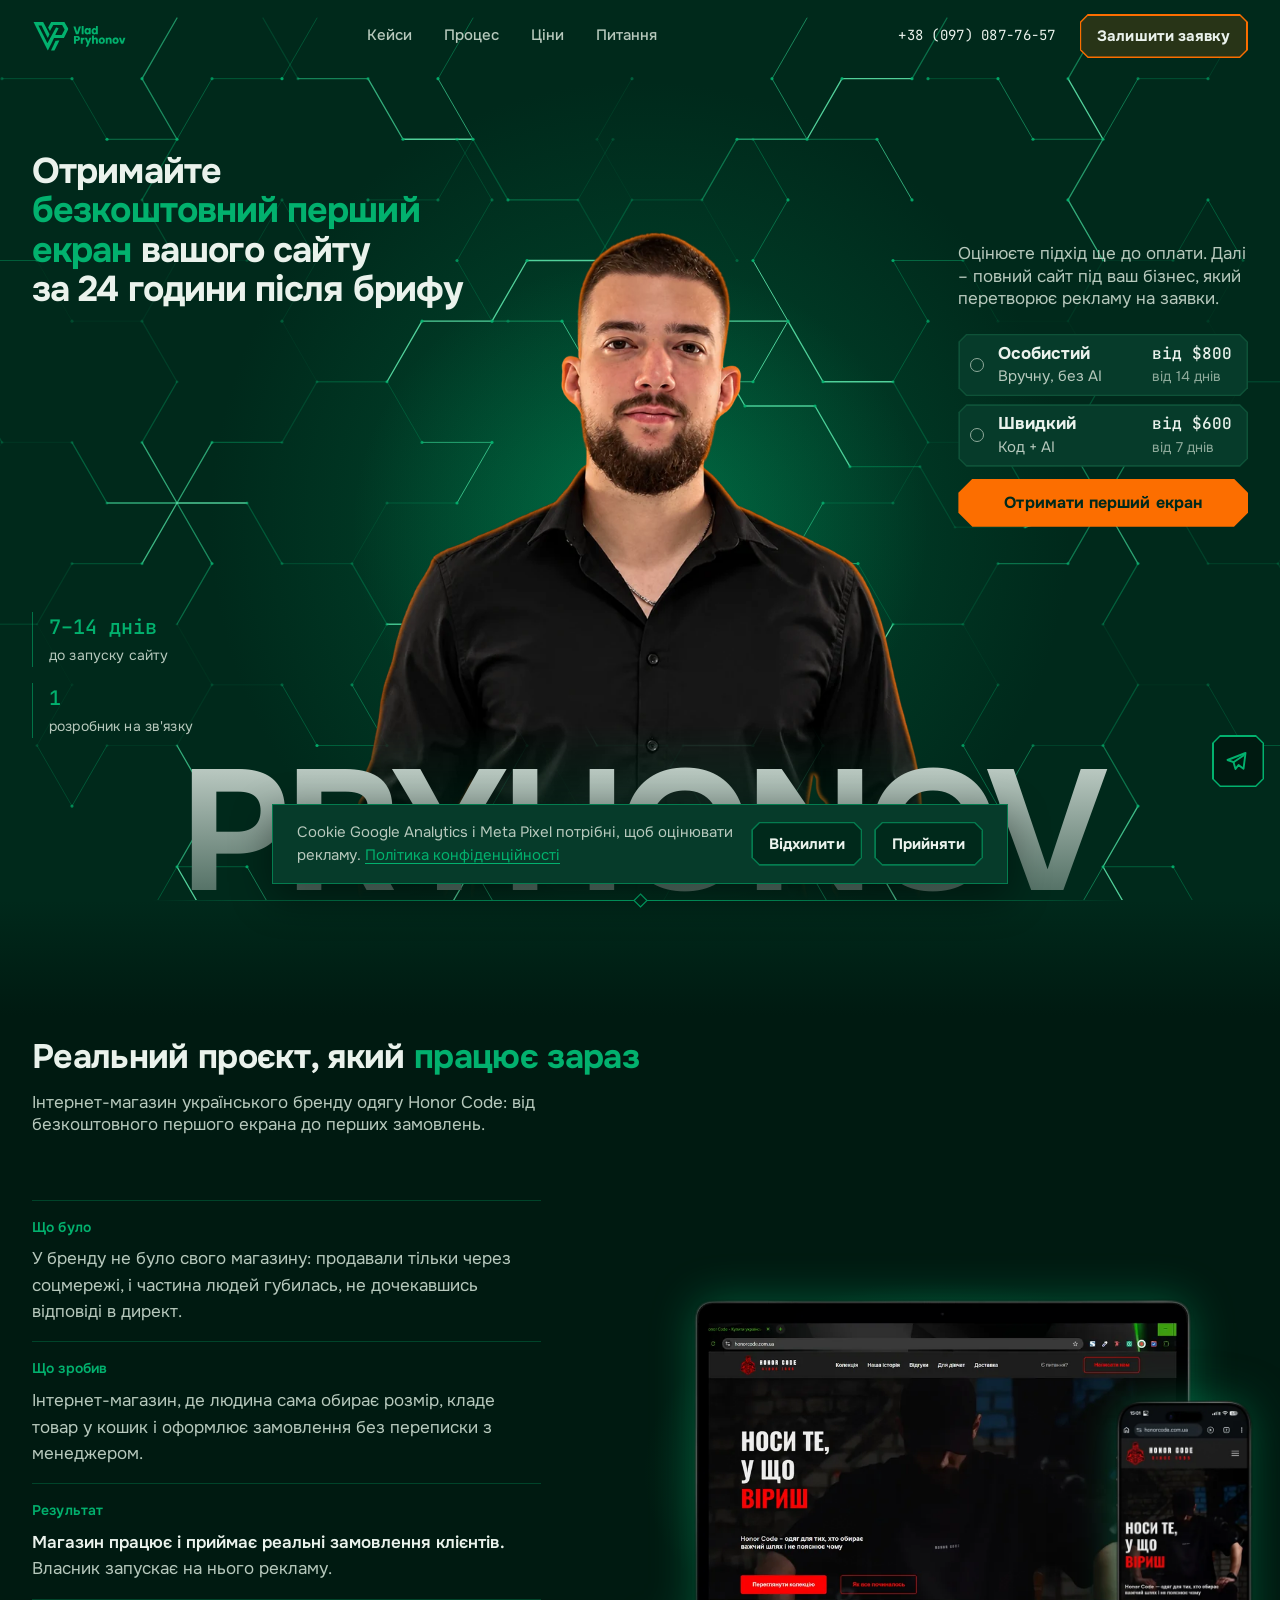
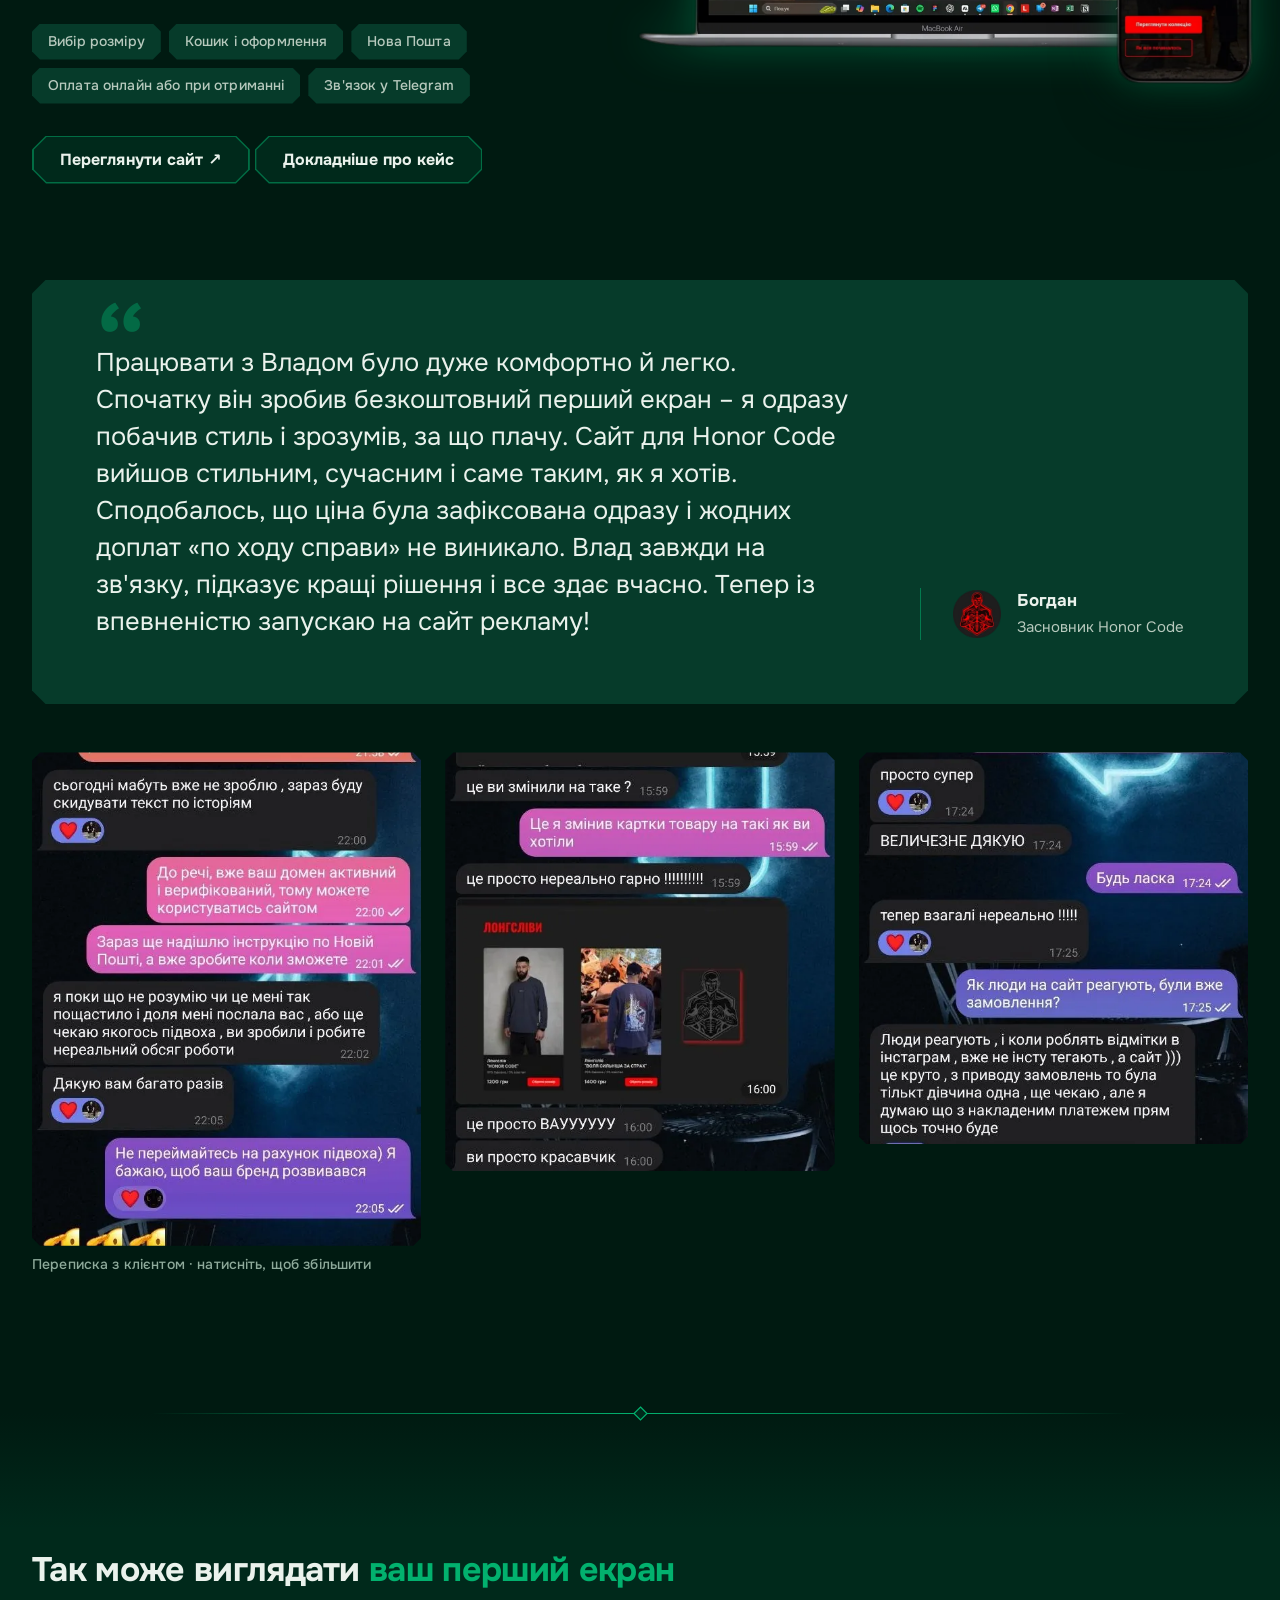
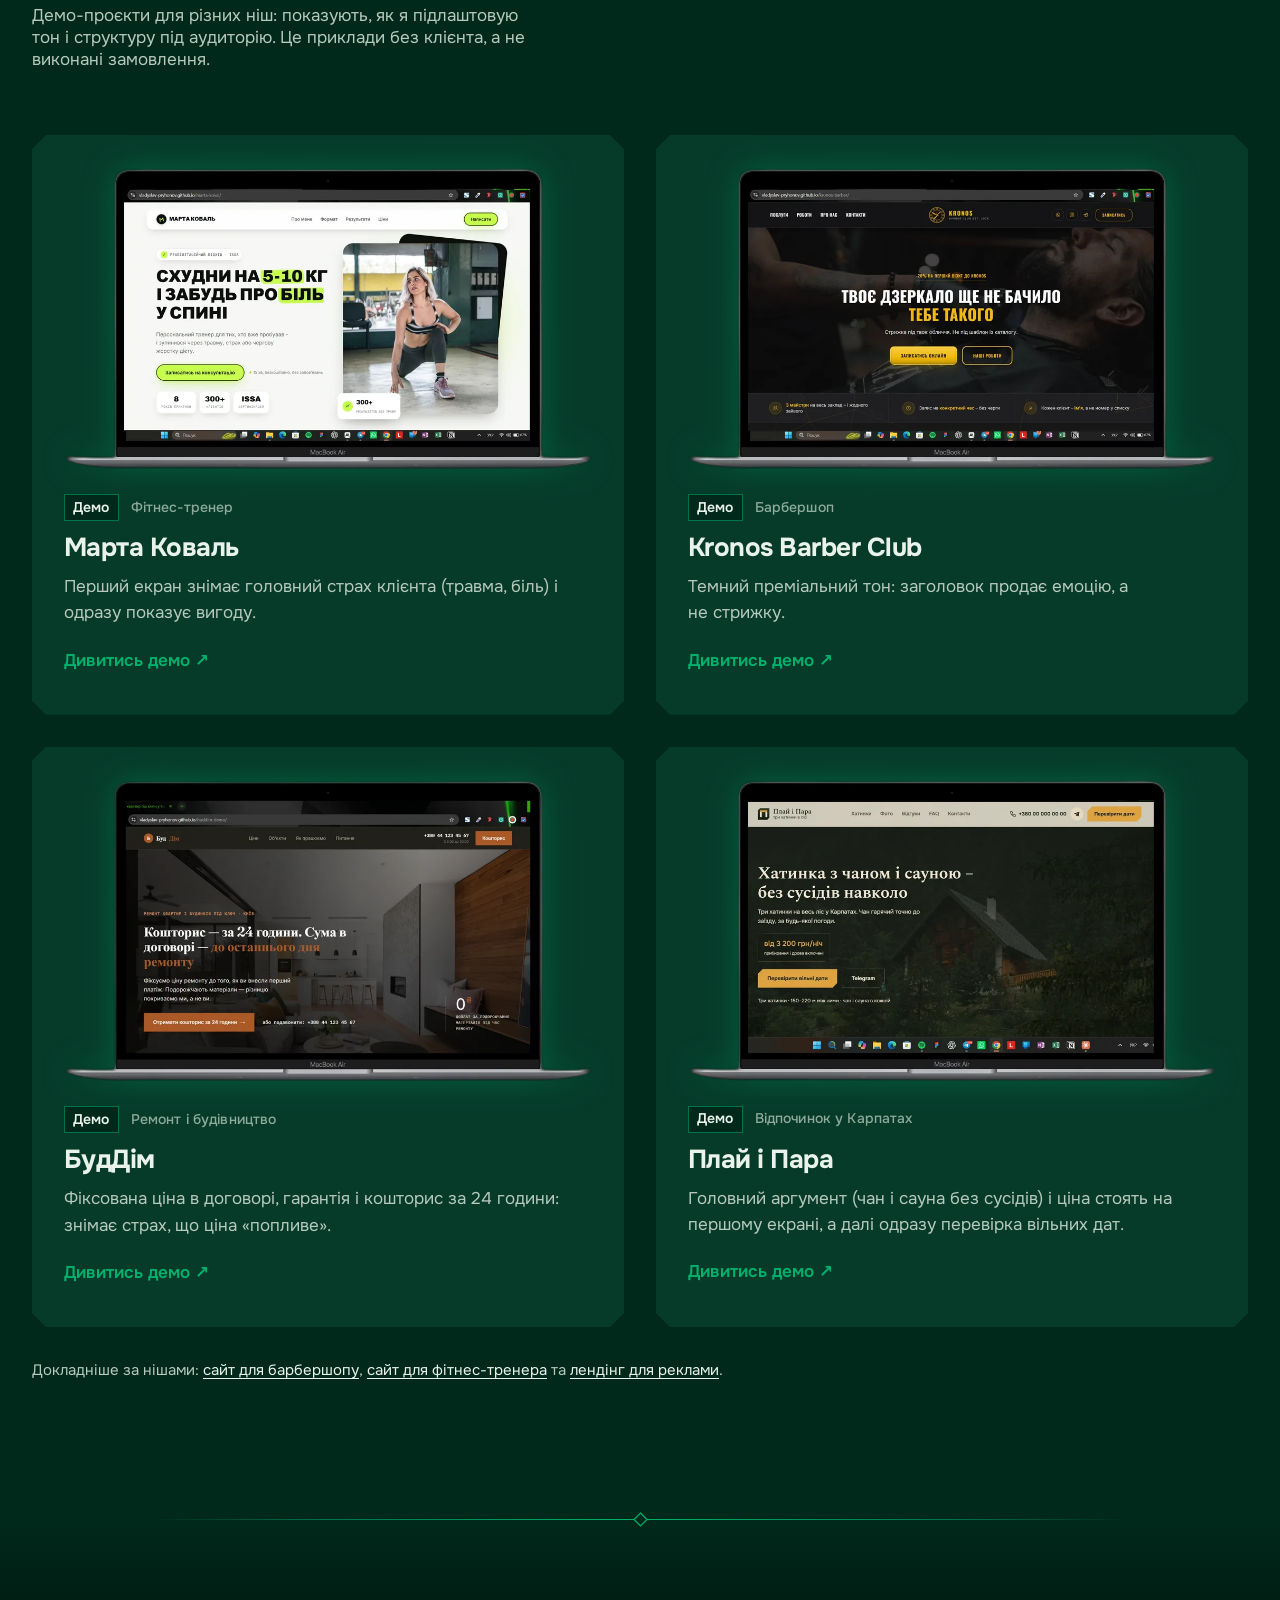
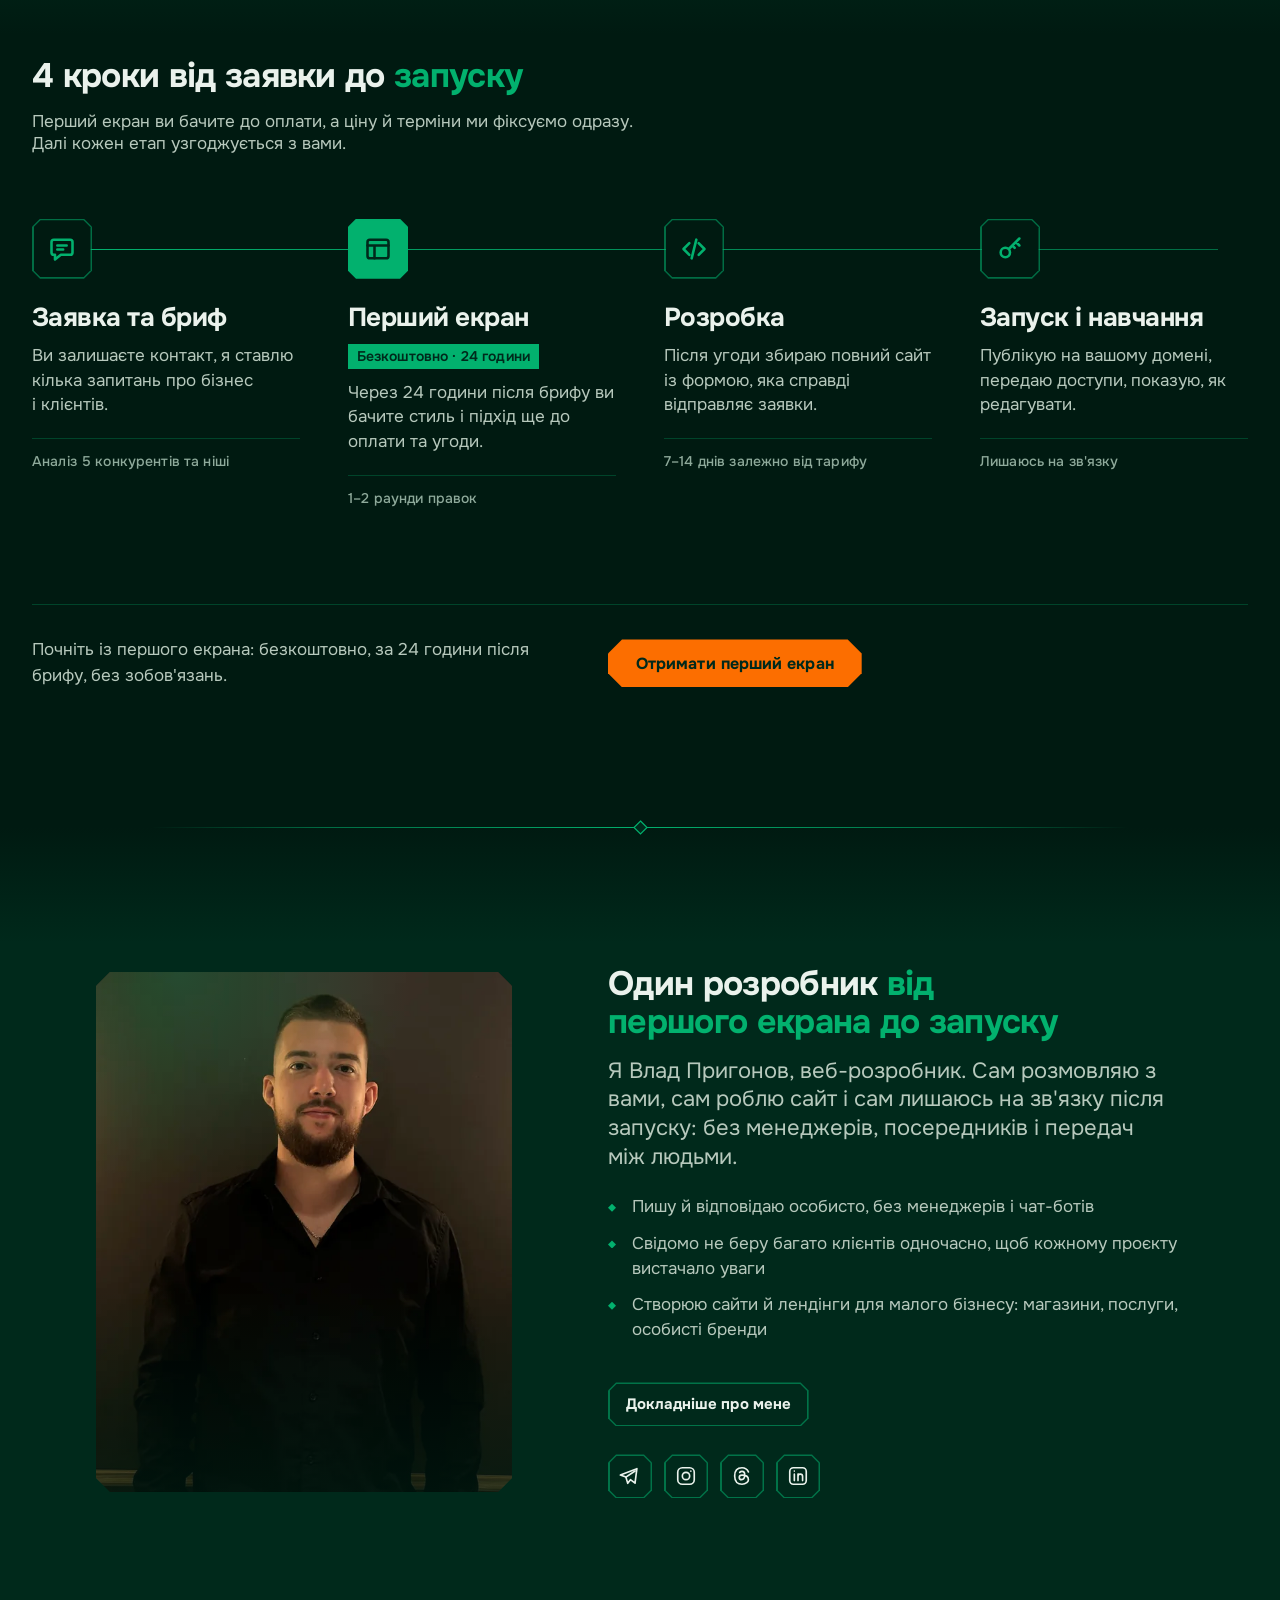
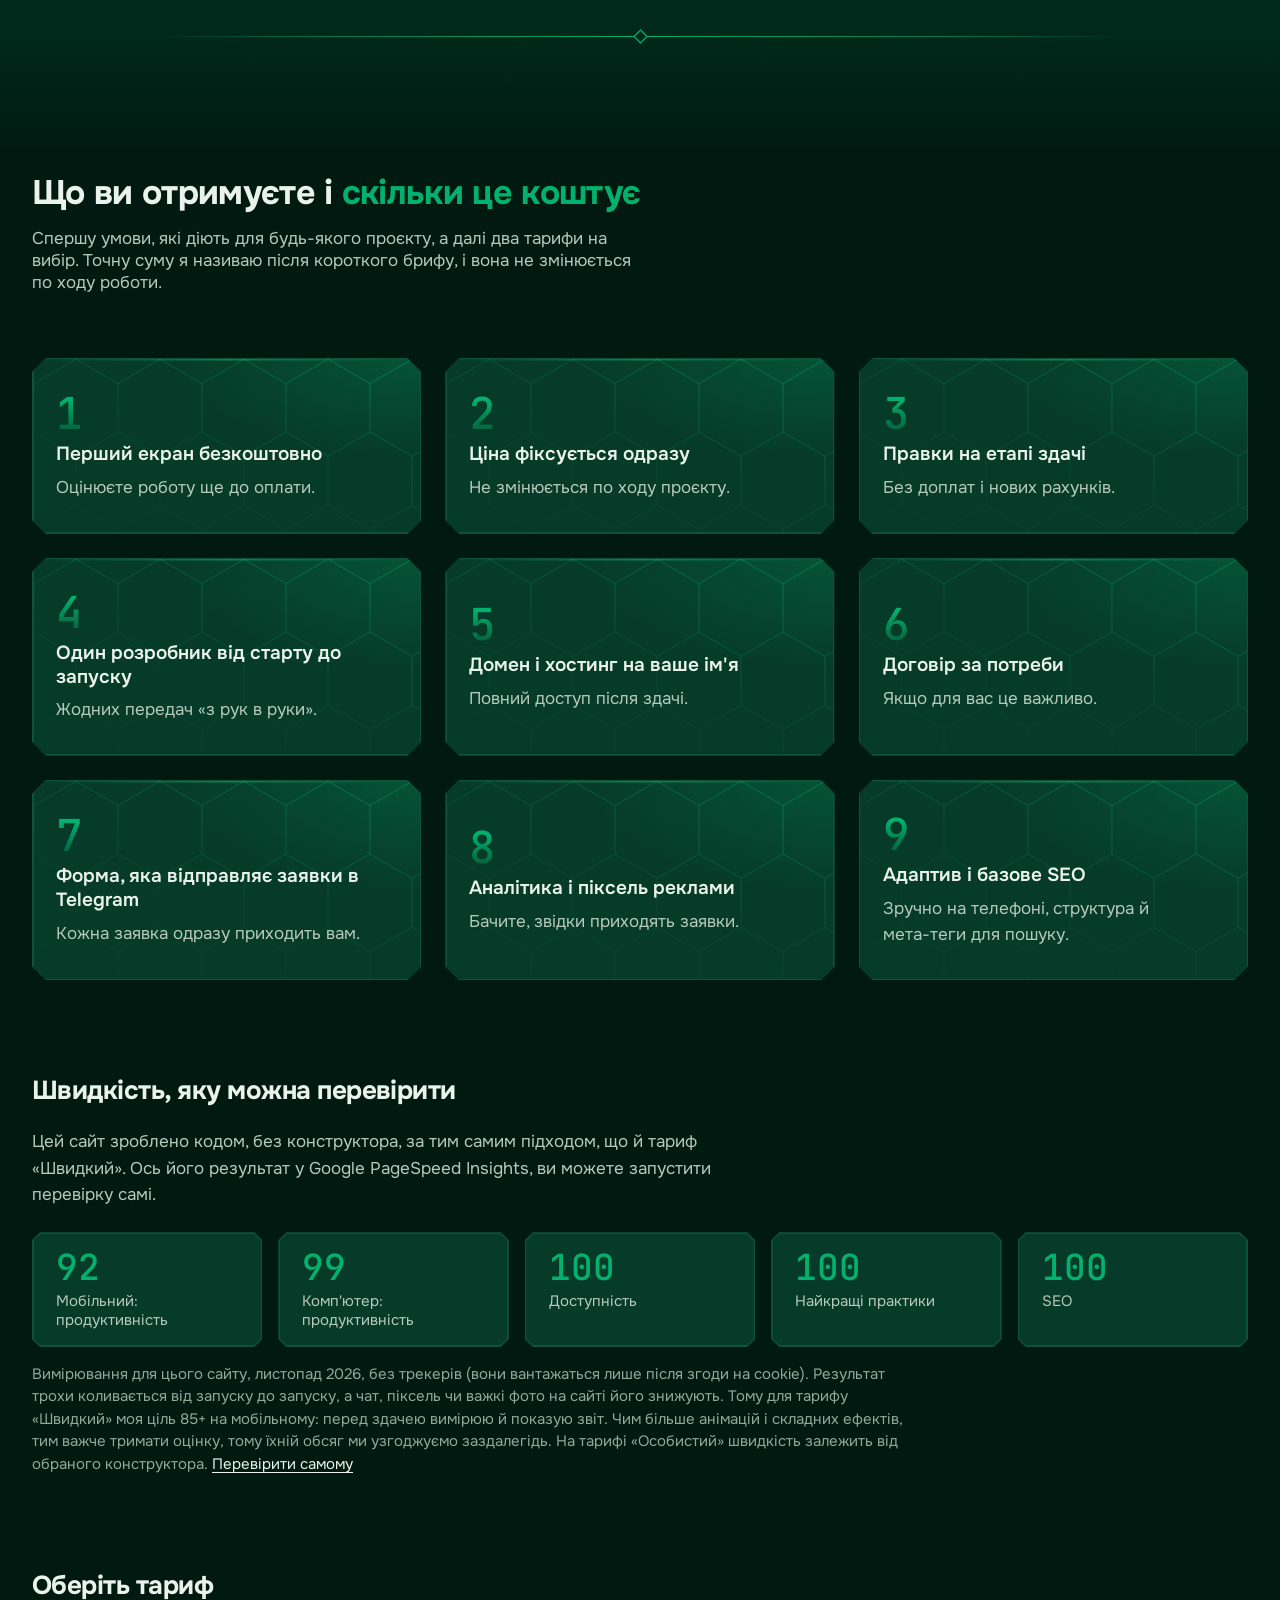
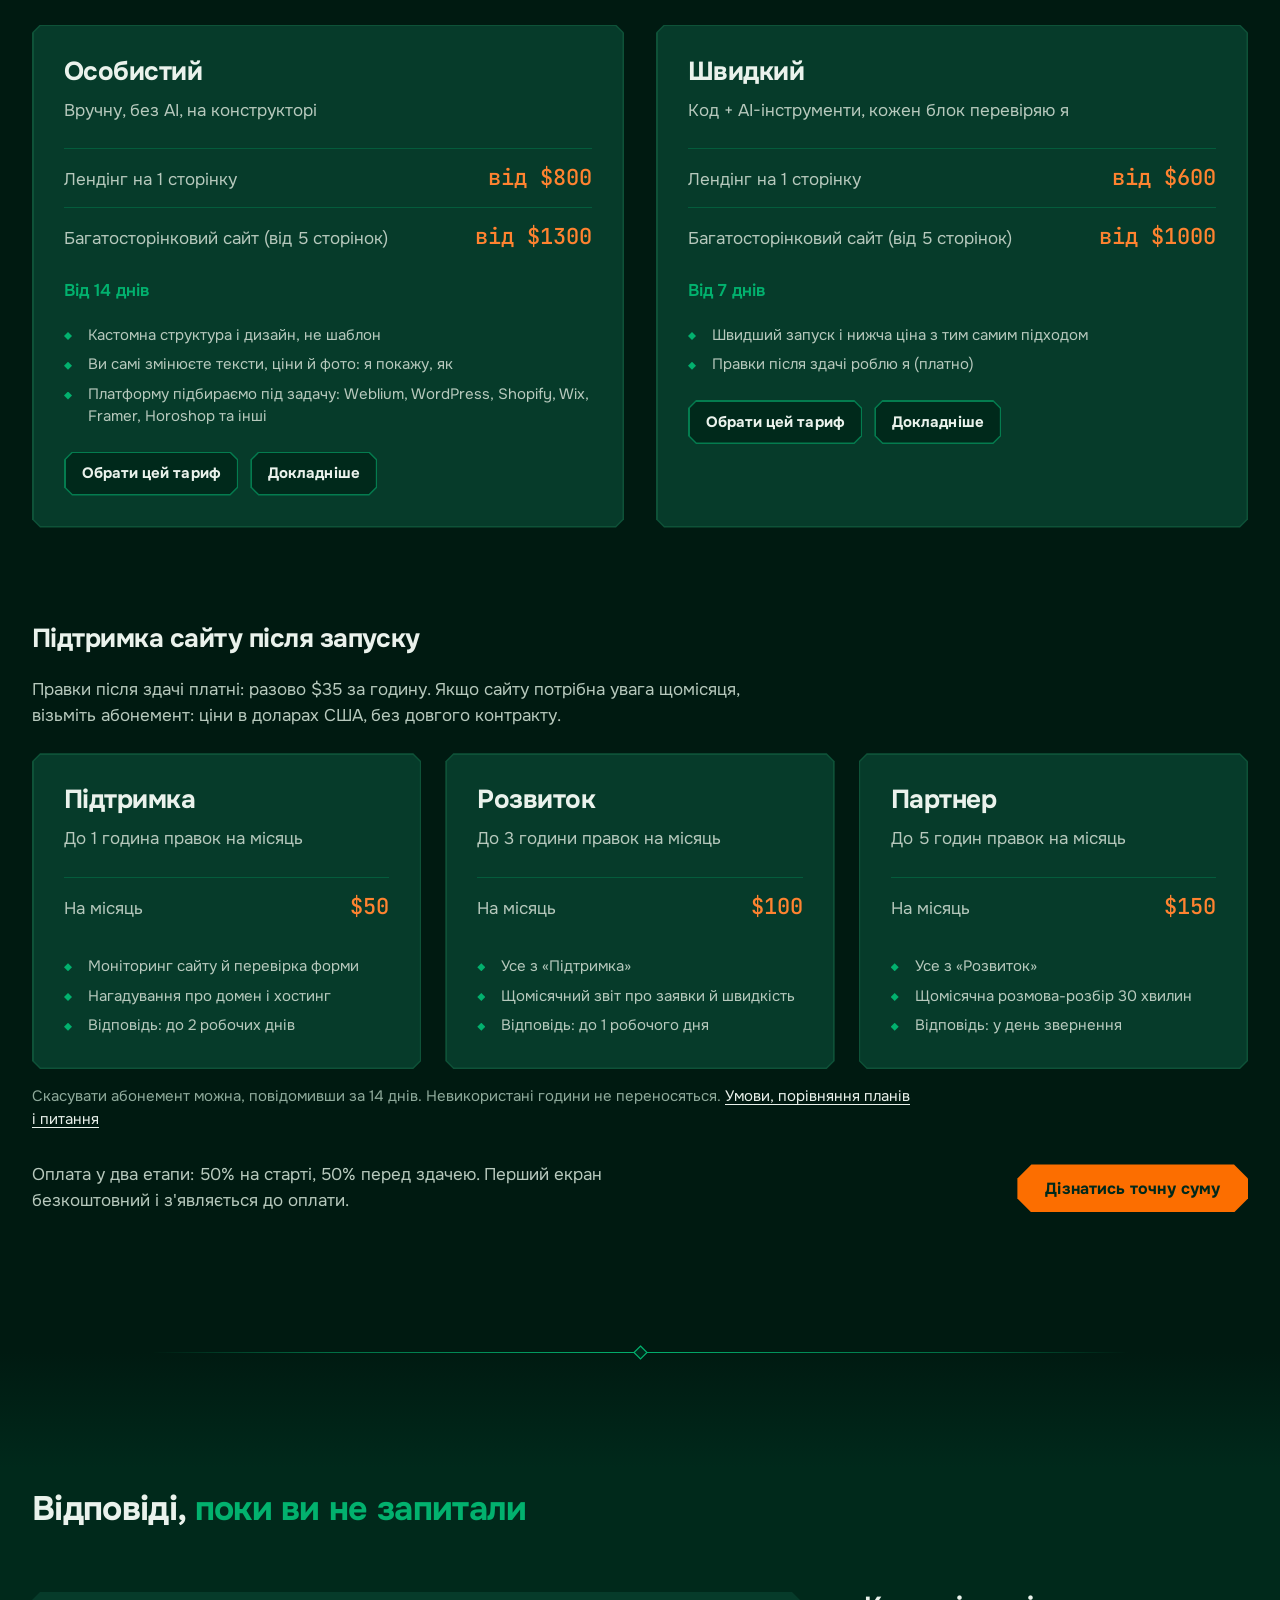
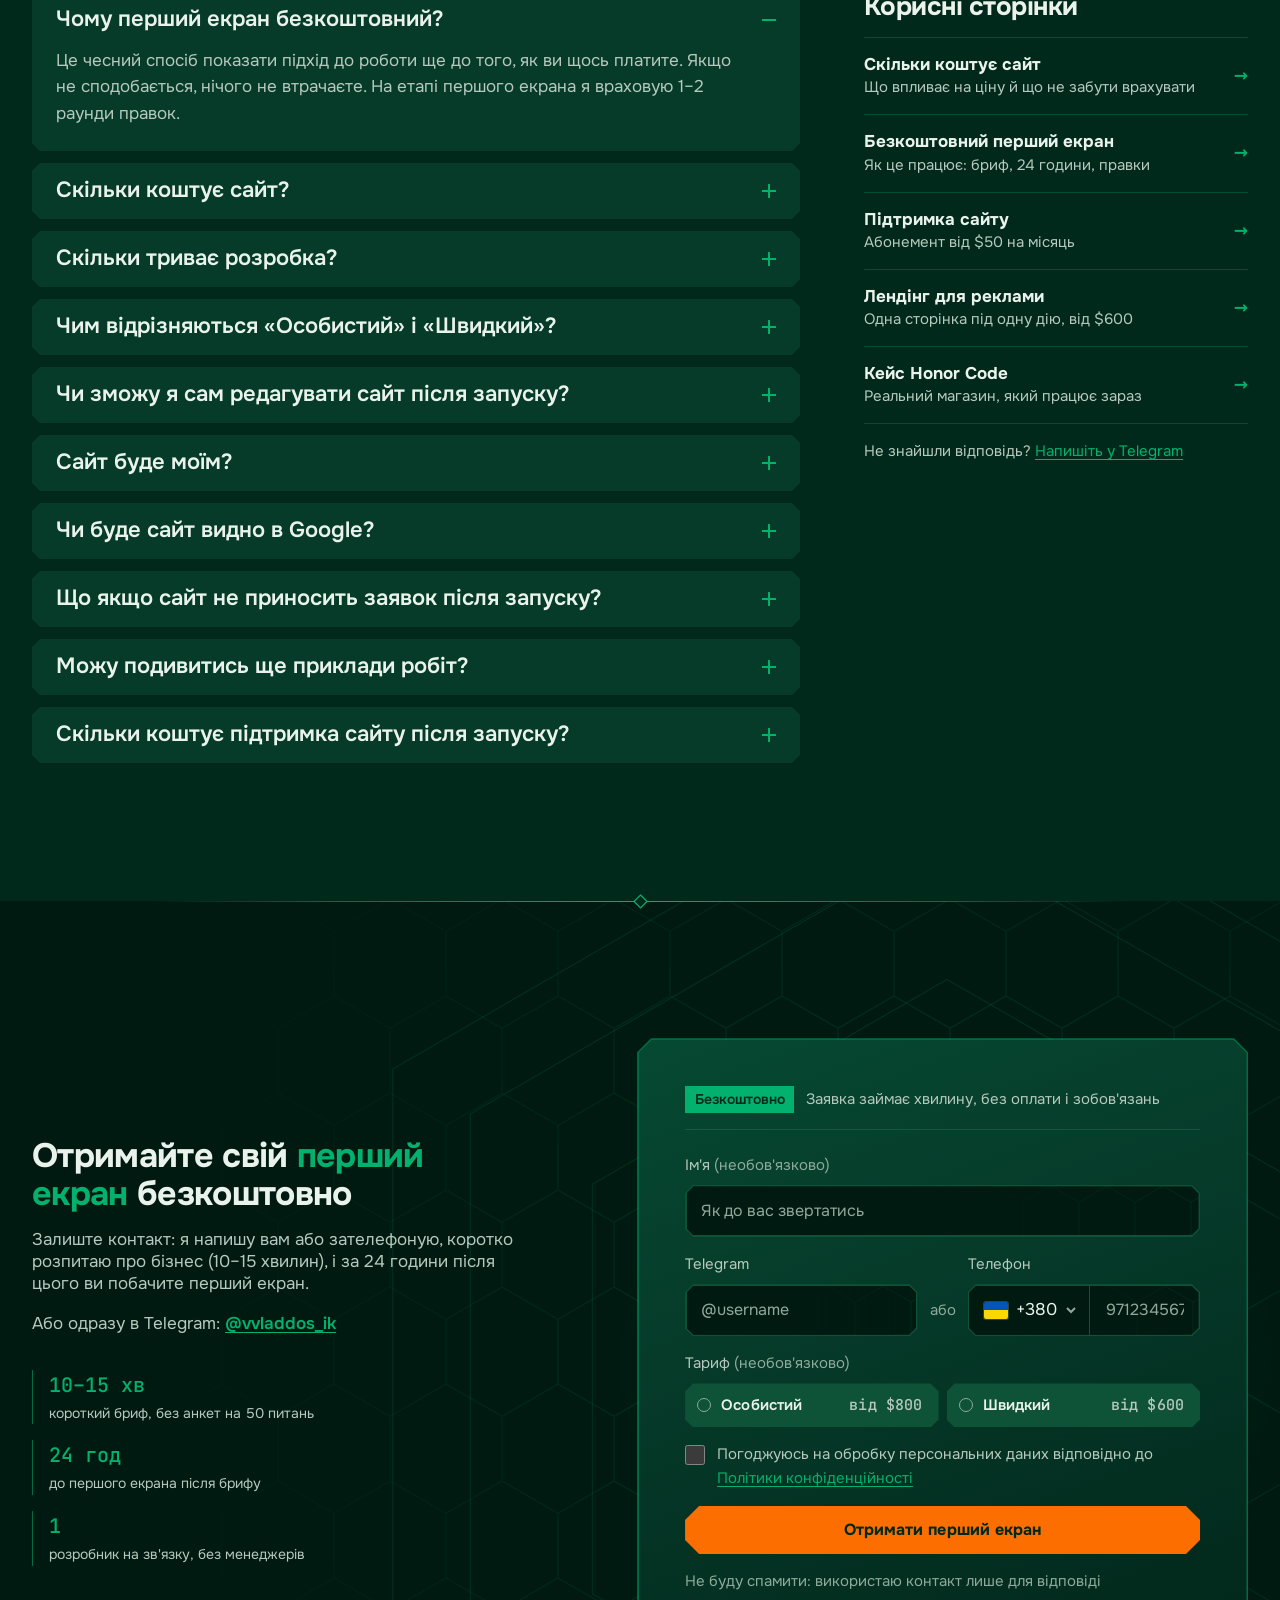
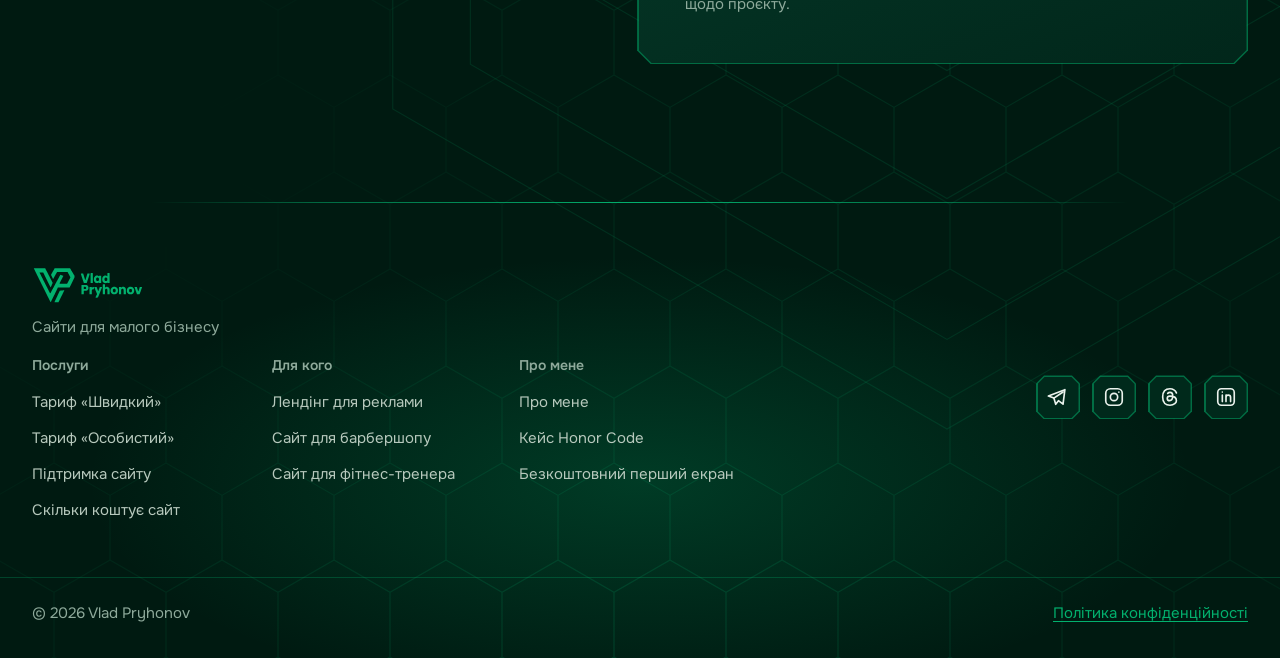
==== index.html @ 42dfbf4a "Stage 2: five new pages, footer columns, mobile fixes New pages: /lending-dlya-reklamy/, /keis-honor" ====
<!DOCTYPE html>
<html lang="uk">
<head>
<meta charset="UTF-8">
<meta http-equiv="Content-Security-Policy" content="default-src 'none'; script-src 'self' 'sha256-hfVlnF+W+cUyPhD4my9Nh5ljNu9xdp/PG0jrfmcpsr0=' https://www.googletagmanager.com https://connect.facebook.net; style-src 'self' 'unsafe-inline'; img-src 'self' data: https://*.google-analytics.com https://*.googletagmanager.com https://www.facebook.com; font-src 'self'; connect-src 'self' https://script.google.com https://script.googleusercontent.com https://*.google-analytics.com https://*.analytics.google.com https://*.googletagmanager.com https://www.facebook.com https://connect.facebook.net; frame-src https://www.youtube-nocookie.com; manifest-src 'self'; object-src 'none'; base-uri 'self'; form-action 'self'">
<meta name="referrer" content="strict-origin-when-cross-origin">
<meta name="viewport" content="width=device-width, initial-scale=1">
<title>Створення сайтів для малого бізнесу від $600 – Vlad Pryhonov</title>
<meta name="description" content="Створення сайтів і лендінгів для малого бізнесу: безкоштовний перший екран за 24 години після брифу, запуск від 7 днів, від $600. Оплата після результату.">
<link rel="canonical" href="https://pryhonov.com/">
<meta name="theme-color" content="#00291B">
<meta name="robots" content="index, follow, max-image-preview:large, max-snippet:-1, max-video-preview:-1">
<meta name="author" content="Vlad Pryhonov">
<link rel="icon" href="/favicon.ico" sizes="48x48">
<link rel="icon" type="image/png" href="img/favicon.png" sizes="64x64">
<link rel="icon" type="image/png" href="img/icon-192.png" sizes="192x192">
<link rel="apple-touch-icon" href="/apple-touch-icon.png">
<link rel="manifest" href="/site.webmanifest">

<meta property="og:type" content="website">
<meta property="og:locale" content="uk_UA">
<meta property="og:site_name" content="Vlad Pryhonov">
<meta property="og:title" content="Безкоштовний перший екран вашого сайту за 24 години після брифу">
<meta property="og:description" content="Створюю сайти й лендінги для малого бізнесу. Перший екран безкоштовно за 24 години, оплата після результату. Лендінг від $600, запуск від 7 днів.">
<meta property="og:url" content="https://pryhonov.com/">
<meta property="og:image" content="https://pryhonov.com/img/og-cover-2.jpg">
<meta property="og:image:width" content="1200">
<meta property="og:image:height" content="630">
<meta property="og:image:alt" content="Безкоштовний перший екран вашого сайту: Влад Пригонов, сайти для малого бізнесу від $600">
<meta name="twitter:image" content="https://pryhonov.com/img/og-cover-2.jpg">
<meta property="og:image:type" content="image/jpeg">
<meta name="twitter:card" content="summary_large_image">
<meta name="twitter:title" content="Безкоштовний перший екран вашого сайту за 24 години після брифу">
<meta name="twitter:description" content="Створюю сайти й лендінги для малого бізнесу. Перший екран безкоштовно за 24 години, оплата після результату. Лендінг від $600, запуск від 7 днів.">
<link rel="preload" as="font" type="font/woff2" href="fonts/onest-400-cyrillic.woff2" crossorigin>
<link rel="stylesheet" href="css/fonts.css?v=20261120i">
<link rel="preload" as="image" href="img/vlad-800.webp" imagesrcset="img/vlad-480.webp 480w, img/vlad-800.webp 800w, img/vlad-928.webp 928w" imagesizes="(min-width: 960px) 720px, 92vw" fetchpriority="high">

<script>
  /* Анти-фреймінг (захист від clickjacking: заголовка X-Frame-Options на GitHub Pages нема) */
  if (window.top !== window.self) { try { window.top.location.href = window.self.location.href; } catch (e) { document.documentElement.style.display = 'none'; } }
  /* .js вмикає початкові стани анімацій; .ready знімає їх. Якщо GSAP не завантажився – через 2.5 с усе показується. */
  document.documentElement.classList.add('js');
  setTimeout(function () { document.documentElement.classList.add('ready'); }, 2500);
  /* Якщо js/case.js не завантажився – блоки, що з'являються при прокрутці, показуються через 6 с */
  setTimeout(function () { document.documentElement.classList.add('reveal-fallback'); }, 6000);
</script>
<link rel="stylesheet" href="css/tokens.css?v=20261120i">
<link rel="stylesheet" href="css/base.css?v=20261120i">
<link rel="stylesheet" href="css/components.css?v=20261120i">
<link rel="stylesheet" href="css/header.css?v=20261120i">
<link rel="stylesheet" href="css/hero.css?v=20261120i">
<link rel="stylesheet" href="css/case.css?v=20261120i">
<link rel="stylesheet" href="css/process.css?v=20261120i">
<link rel="stylesheet" href="css/sections.css?v=20261120i">
<script type="application/ld+json">
{
  "@context": "https://schema.org",
  "@graph": [
    {
      "@type": "WebSite",
      "@id": "https://pryhonov.com/#website",
      "url": "https://pryhonov.com/",
      "name": "Vlad Pryhonov",
      "inLanguage": "uk",
      "publisher": {
        "@id": "https://pryhonov.com/#person"
      }
    },
    {
      "@type": "Person",
      "@id": "https://pryhonov.com/#person",
      "name": "Влад Пригонов",
      "alternateName": [
        "Vlad Pryhonov",
        "Владислав Пригонов"
      ],
      "jobTitle": "Веб-розробник",
      "url": "https://pryhonov.com/",
      "image": "https://pryhonov.com/img/vlad-about-1000.webp",
      "telephone": "+380970877657",
      "knowsLanguage": "uk",
      "knowsAbout": [
        "Створення сайтів",
        "Лендінги",
        "Інтернет-магазини",
        "Сайти для малого бізнесу",
        "Конверсія сайту"
      ],
      "sameAs": [
        "https://t.me/vvladdos_ik",
        "https://www.instagram.com/vvladdos.ik/",
        "https://www.threads.com/@vvladdos.ik",
        "https://www.linkedin.com/in/vlad-prigonov/"
      ],
      "worksFor": {
        "@id": "https://pryhonov.com/#service"
      }
    },
    {
      "@type": "ProfessionalService",
      "@id": "https://pryhonov.com/#service",
      "name": "Vlad Pryhonov: створення сайтів для малого бізнесу",
      "url": "https://pryhonov.com/",
      "logo": "https://pryhonov.com/img/icon-512.png",
      "image": "https://pryhonov.com/img/og-cover-2.jpg",
      "description": "Створення сайтів і лендінгів для малого бізнесу. Безкоштовний перший екран за 24 години після брифу, повний сайт від 7 днів, оплата після результату.",
      "serviceType": "Розробка сайтів і лендінгів",
      "areaServed": {
        "@type": "Country",
        "name": "Україна"
      },
      "availableLanguage": "uk",
      "priceRange": "від $600",
      "telephone": "+380970877657",
      "founder": {
        "@id": "https://pryhonov.com/#person"
      },
      "sameAs": [
        "https://t.me/vvladdos_ik",
        "https://www.instagram.com/vvladdos.ik/",
        "https://www.threads.com/@vvladdos.ik",
        "https://www.linkedin.com/in/vlad-prigonov/"
      ],
      "contactPoint": {
        "@type": "ContactPoint",
        "contactType": "customer support",
        "telephone": "+380970877657",
        "url": "https://t.me/vvladdos_ik",
        "availableLanguage": "uk"
      },
      "makesOffer": [
        {
          "@type": "Offer",
          "name": "Сайт, тариф «Швидкий» (код + AI-інструменти)",
          "url": "https://pryhonov.com/shvydkyi-tarif/",
          "priceCurrency": "USD",
          "price": "600",
          "priceSpecification": {
            "@type": "PriceSpecification",
            "priceCurrency": "USD",
            "minPrice": 600
          },
          "description": "Лендінг на 1 сторінку від $600, багатосторінковий сайт від 5 сторінок від $1000, від 7 днів. Кожен блок перевіряє розробник.",
          "itemOffered": {
            "@type": "Service",
            "name": "Створення сайту, тариф «Швидкий»"
          }
        },
        {
          "@type": "Offer",
          "name": "Сайт, тариф «Особистий» (вручну, без AI)",
          "url": "https://pryhonov.com/osobystyi-tarif/",
          "priceCurrency": "USD",
          "price": "800",
          "priceSpecification": {
            "@type": "PriceSpecification",
            "priceCurrency": "USD",
            "minPrice": 800
          },
          "description": "Лендінг на 1 сторінку від $800, багатосторінковий сайт від 5 сторінок від $1300, від 14 днів. Замовник сам змінює тексти, ціни й фото.",
          "itemOffered": {
            "@type": "Service",
            "name": "Створення сайту, тариф «Особистий»"
          }
        }
      ]
    },
    {
      "@type": "WebPage",
      "@id": "https://pryhonov.com/#webpage",
      "url": "https://pryhonov.com/",
      "name": "Створення сайтів для малого бізнесу від $600 – Vlad Pryhonov",
      "inLanguage": "uk",
      "isPartOf": {
        "@id": "https://pryhonov.com/#website"
      },
      "about": {
        "@id": "https://pryhonov.com/#service"
      },
      "primaryImageOfPage": {
        "@type": "ImageObject",
        "url": "https://pryhonov.com/img/og-cover-2.jpg",
        "width": 1200,
        "height": 630
      },
      "dateModified": "2026-11-16"
    },
    {
      "@type": "FAQPage",
      "@id": "https://pryhonov.com/#faq",
      "isPartOf": {
        "@id": "https://pryhonov.com/#webpage"
      },
      "inLanguage": "uk",
      "mainEntity": [
        {
          "@type": "Question",
          "name": "Чому перший екран безкоштовний?",
          "acceptedAnswer": {
            "@type": "Answer",
            "text": "Це чесний спосіб показати підхід до роботи ще до того, як ви щось платите. Якщо не сподобається, нічого не втрачаєте. На етапі першого екрана я враховую 1–2 раунди правок."
          }
        },
        {
          "@type": "Question",
          "name": "Скільки коштує сайт?",
          "acceptedAnswer": {
            "@type": "Answer",
            "text": "Залежить від тарифу. «Особистий» (вручну, від 14 днів): від $800 за односторінковий лендінг і від $1300 за багатосторінковий сайт. «Швидкий» (код + AI, від 7 днів): від $600 і від $1000 відповідно. Точну суму називаю після короткого брифу, вона фіксується одразу."
          }
        },
        {
          "@type": "Question",
          "name": "Скільки триває розробка?",
          "acceptedAnswer": {
            "@type": "Answer",
            "text": "Залежить від тарифу. «Особистий» від 14 днів: я особисто збираю сайт під ваш бізнес. «Швидкий» від 7 днів: частину розробки прискорюють AI-інструменти, а кожен блок я перевіряю особисто."
          }
        },
        {
          "@type": "Question",
          "name": "Чим відрізняються «Особистий» і «Швидкий»?",
          "acceptedAnswer": {
            "@type": "Answer",
            "text": "«Особистий»: я особисто збираю сайт на платформі-конструкторі з нуля під ваш бізнес. Це кастомна структура й дизайн, а не готовий шаблон, і ви самі можете змінювати зміст. «Швидкий»: я збираю сайт кодом, AI-інструменти прискорюють частину роботи, а результат я так само перевіряю й допрацьовую. Швидше й дешевше, з тим самим підходом."
          }
        },
        {
          "@type": "Question",
          "name": "Чи зможу я сам редагувати сайт після запуску?",
          "acceptedAnswer": {
            "@type": "Answer",
            "text": "На тарифі «Особистий» так: сайт робиться на конструкторі саме для того, щоб ви могли змінювати текст, ціни й фото без звернення до розробника. Я покажу, як це робити, при передачі проєкту. На тарифі «Швидкий» правки після здачі роблю я, і вони платні: разово $35 за годину або за абонементом підтримки від $50 на місяць. Це компроміс заради швидшого терміну й нижчої ціни."
          }
        },
        {
          "@type": "Question",
          "name": "Сайт буде моїм?",
          "acceptedAnswer": {
            "@type": "Answer",
            "text": "Так. Домен і хостинг оформлюються на ваше ім'я (або прив'язуються до вже наявного у вас домену). Я лише налаштовую їх і передаю повний доступ після здачі проєкту. Залежності від мене для подальшого володіння сайтом немає."
          }
        },
        {
          "@type": "Question",
          "name": "Чи буде сайт видно в Google?",
          "acceptedAnswer": {
            "@type": "Answer",
            "text": "Так, сайт одразу готується так, щоб Google міг його індексувати: правильна структура, мета-теги, швидке завантаження. Потрапляння на перші позиції за конкретні запити це окрема, довша робота з просування, яку можна обговорити додатково."
          }
        },
        {
          "@type": "Question",
          "name": "Що якщо сайт не приносить заявок після запуску?",
          "acceptedAnswer": {
            "@type": "Answer",
            "text": "Розберемо структуру й форму разом. Якщо проблема в помилці сайту, а не в трафіку, я усуну її безкоштовно протягом гарантійного періоду (зазвичай 14 днів), далі правки платні. Кількість і якість трафіку це окрема від сайту змінна, яку я не контролюю."
          }
        },
        {
          "@type": "Question",
          "name": "Можу подивитись ще приклади робіт?",
          "acceptedAnswer": {
            "@type": "Answer",
            "text": "Так. Вище на сторінці є демо-проєкти для різних ніш, а під ваш тип бізнесу я покажу приклади структури ще на брифі."
          }
        },
        {
          "@type": "Question",
          "name": "Скільки коштує підтримка сайту після запуску?",
          "acceptedAnswer": {
            "@type": "Answer",
            "text": "Правки після здачі платні: разово $35 за годину, мінімум година. Якщо вони потрібні регулярно, є місячний абонемент: $50 на місяць (1 година правок, моніторинг, нагадування про домен і хостинг), $100 на місяць (3 години й щомісячний звіт про заявки) або $150 на місяць (5 годин і щомісячна розмова з розбором). Без довгого контракту: скасувати можна, повідомивши за 14 днів. Ціни в доларах США."
          }
        }
      ]
    }
  ]
}
</script>
</head>
<body>
<a class="skip-link" href="#main">Перейти до вмісту</a>

<header class="site-header" id="header">
  <div class="wrap site-header__bar">
    <a class="brand" href="#top" aria-label="Vlad Pryhonov – на початок сторінки">
      <img src="img/logo.svg" alt="Vlad Pryhonov" width="99" height="34">
    </a>
    <nav class="site-nav" aria-label="Основна навігація">
      <a href="#cases">Кейси</a>
      <a href="#process">Процес</a>
      <a href="skilky-koshtuye-sait/">Ціни</a>
      <a href="#faq">Питання</a>
    </nav>
    <a class="site-phone" href="tel:+380970877657">+38 (097) 087-76-57</a>
    <a class="btn btn--outline-orange btn--sm site-cta" id="headerCta" href="#contact" data-track="cta_header" aria-label="Залишити заявку"><span class="site-cta__full">Залишити заявку</span><span class="site-cta__short">Заявка</span></a>
    <button class="burger" type="button" id="burger" aria-expanded="false" aria-controls="mobileMenu" aria-label="Відкрити меню"><span></span></button>
  </div>
  <div class="mobile-menu" id="mobileMenu" hidden>
    <a href="#cases">Кейси</a>
    <a href="#process">Процес</a>
    <a href="skilky-koshtuye-sait/">Ціни</a>
    <a href="#faq">Питання</a>
    <a href="pidtrymka-saitu/">Підтримка сайту</a>
    <a href="pro-mene/">Про мене</a>
    <a class="mobile-menu__phone" href="tel:+380970877657">+38 (097) 087-76-57</a>
  </div>
</header>

<main id="main">
  <section class="hero" id="top" aria-labelledby="hero-title">
    <canvas class="hero__veins" aria-hidden="true"></canvas>

    <div class="wrap hero__inner">
      <div class="hero__copy">
        <p class="queue-badge" id="queueBadge" role="status" data-intro hidden></p>
        <h1 class="hero__title" id="hero-title" data-split data-intro>Отримайте <em>безкоштовний перший екран</em> вашого&nbsp;сайту <span data-queue-text="за&nbsp;{days} після&nbsp;брифу">за&nbsp;24&nbsp;години після&nbsp;брифу</span></h1>
        <p class="hero__lead" data-intro>Оцінюєте підхід ще до оплати. Далі – повний сайт під ваш бізнес, який перетворює рекламу на заявки.</p>

        <div class="hero__actions" data-intro>
        <div class="tariff" role="radiogroup" aria-label="Оберіть спосіб розробки сайту">
          <label class="tariff__opt">
            <input type="radio" name="tariff" value="personal">
            <span class="tariff__box chamfer chamfer-sm">
              <span class="tariff__name">Особистий</span>
              <span class="tariff__how">Вручну, без AI</span>
              <span class="tariff__price">від $800</span>
              <span class="tariff__term">від 14 днів</span>
            </span>
          </label>
          <label class="tariff__opt">
            <input type="radio" name="tariff" value="fast">
            <span class="tariff__box chamfer chamfer-sm">
              <span class="tariff__name">Швидкий</span>
              <span class="tariff__how">Код + AI</span>
              <span class="tariff__price">від $600</span>
              <span class="tariff__term">від 7 днів</span>
            </span>
          </label>
        </div>

        <div class="hero__cta">
          <span class="cta-glow"><a class="btn btn--primary btn--charge" href="#contact" id="heroCta" data-track="cta_hero">Отримати перший екран</a></span>
        </div>
        </div>
      </div>

      <div class="hero__stage" data-intro-photo>
        <p class="hero__mark" aria-hidden="true" data-intro-mark>PRYHONOV</p>
        <div class="hero__photo">
          <img src="img/vlad-800.webp"
               srcset="img/vlad-480.webp 480w, img/vlad-800.webp 800w, img/vlad-928.webp 928w"
               sizes="(min-width: 960px) 720px, 92vw"
               width="928" height="1441" fetchpriority="high"
               alt="Влад Пригонов, веб-розробник">
        </div>
      </div>

      <ul class="hero__facts" aria-label="Коротко про співпрацю">
        <li><b>7–14 днів</b><span>до запуску сайту</span></li>
        <li><b>1</b><span>розробник на зв'язку</span></li>
      </ul>
    </div>
  </section>

  <!-- ЗАГЛУШКИ: наступні блоки будуються по черзі; якорі працюють вже зараз -->
  <!-- КЕЙС: єдиний реальний проєкт – Honor Code. Цифри (замовлення, трафік) додати, коли клієнт їх дасть: вигадувати не можна -->
  <section class="section section--deep" id="cases" aria-labelledby="case-title">
    <div class="wrap">
      <header class="section-head reveal">
        <h2 id="case-title">Реальний проєкт, який <em>працює зараз</em></h2>
        <p class="section-head__lead">Інтернет-магазин українського бренду одягу Honor Code: від безкоштовного першого екрана до перших замовлень.</p>
      </header>

      <div class="case__grid">
        <!-- Мокап стоїть у DOM першим: на мобільному порядок «заголовок, підзаголовок, мокап, розбір»; на десктопі колонки задано в case.css -->
        <figure class="case__visual reveal">
          <img class="case__laptop" src="img/case/honor-laptop.webp" width="1000" height="574" loading="lazy" alt="Сайт Honor Code на ноутбуці: перший екран із заголовком «Носи те, у що віриш»">
          <img class="case__phone" src="img/case/honor-phone.webp" width="300" height="612" loading="lazy" alt="Сайт Honor Code на телефоні">
        </figure>

        <div class="case__info reveal">
          <dl class="case__rows">
            <div><dt>Що було</dt><dd>У бренду не було свого магазину: продавали тільки через соцмережі, і частина людей губилась, не дочекавшись відповіді в директ.</dd></div>
            <div><dt>Що зробив</dt><dd>Інтернет-магазин, де людина сама обирає розмір, кладе товар у кошик і оформлює замовлення без переписки з менеджером.</dd></div>
            <div><dt>Результат</dt><dd><strong>Магазин працює і приймає реальні замовлення клієнтів.</strong> Власник запускає на нього рекламу.</dd></div>
          </dl>
          <ul class="case__tags" aria-label="Що є в магазині">
            <li class="chip">Вибір розміру</li>
            <li class="chip">Кошик і оформлення</li>
            <li class="chip">Нова Пошта</li>
            <li class="chip">Оплата онлайн або при отриманні</li>
            <li class="chip">Зв'язок у Telegram</li>
          </ul>
          <a class="btn btn--ghost" href="https://honorcode.com.ua" target="_blank" rel="noopener">Переглянути сайт ↗</a>
          <a class="btn btn--ghost" href="keis-honor-code/" data-track="case_more">Докладніше про кейс</a>
        </div>
      </div>

      <div class="proof">
        <blockquote class="quote chamfer reveal">
          <p>Працювати з Владом було дуже комфортно й легко. Спочатку він зробив безкоштовний перший екран – я одразу побачив стиль і зрозумів, за що плачу. Сайт для Honor Code вийшов стильним, сучасним і саме таким, як я хотів. Сподобалось, що ціна була зафіксована одразу і жодних доплат «по ходу справи» не виникало. Влад завжди на зв'язку, підказує кращі рішення і все здає вчасно. Тепер із впевненістю запускаю на сайт рекламу!</p>
          <footer>
            <img class="chamfer chamfer-sm" src="img/case/avatar-bohdan.webp" width="120" height="120" loading="lazy" alt="">
            <div><b>Богдан</b><span>Засновник Honor Code</span></div>
          </footer>
        </blockquote>

        <div class="proof__shots reveal">
        <div class="shots" role="group" aria-label="Скріни переписки з клієнтом">
          <button class="shot chamfer chamfer-sm" type="button" data-shot="img/case/chat-1.webp" data-alt="Переписка з Богданом: «ви зробили і робите нереальний обсяг роботи»">
            <img src="img/case/chat-1.webp" width="576" height="730" loading="lazy" alt="Переписка з Богданом (Honor Code): «ви зробили і робите нереальний обсяг роботи». Натисніть, щоб збільшити">
          </button>
          <button class="shot chamfer chamfer-sm" type="button" data-shot="img/case/chat-2.webp" data-alt="Переписка з Богданом: реакція на оновлені картки товару">
            <img src="img/case/chat-2.webp" width="576" height="620" loading="lazy" alt="Переписка з Богданом (Honor Code): реакція на оновлені картки товару. Натисніть, щоб збільшити">
          </button>
          <button class="shot chamfer chamfer-sm" type="button" data-shot="img/case/chat-3.webp" data-alt="Переписка з Богданом: перші реакції клієнтів і замовлення на сайті">
            <img src="img/case/chat-3.webp" width="576" height="580" loading="lazy" alt="Переписка з Богданом (Honor Code): перші реакції клієнтів і замовлення на сайті. Натисніть, щоб збільшити">
          </button>
        </div>
        <p class="shots__note label">Переписка з клієнтом · натисніть, щоб збільшити</p>
        </div>
      </div>
    </div>
  </section>

  <!-- ДЕМО-ПРОЄКТИ: не реальні клієнти, тому подані як «приклади першого екрана» з позначкою «Демо». Без відгуків і цифр -->
  <section class="section" id="examples" aria-labelledby="examples-title">
    <div class="wrap">
      <header class="section-head reveal">
        <h2 id="examples-title">Так може виглядати <em>ваш перший екран</em></h2>
        <p class="section-head__lead">Демо-проєкти для різних ніш: показують, як я підлаштовую тон і структуру під аудиторію. Це приклади без клієнта, а не виконані замовлення.</p>
      </header>

      <ul class="demos">
        <li class="demo chamfer reveal">
          <a class="demo__shot" href="https://vladyslav-pryhonov.github.io/marta-koval/" target="_blank" rel="noopener" tabindex="-1" aria-hidden="true">
            <img src="img/case/demo-marta-koval.webp" width="1000" height="574" loading="lazy" alt="">
          </a>
          <div class="demo__meta"><span class="demo__tag">Демо</span><span class="label">Фітнес-тренер</span></div>
          <h3>Марта Коваль</h3>
          <p>Перший екран знімає головний страх клієнта (травма, біль) і одразу показує вигоду.</p>
          <a class="demo__link" href="https://vladyslav-pryhonov.github.io/marta-koval/" target="_blank" rel="noopener">Дивитись демо ↗<span class="sr-only"> «Марта Коваль»</span></a>
        </li>
        <li class="demo chamfer reveal">
          <a class="demo__shot" href="https://vladyslav-pryhonov.github.io/kronos-barber/" target="_blank" rel="noopener" tabindex="-1" aria-hidden="true">
            <img src="img/case/demo-kronos.webp" width="1000" height="574" loading="lazy" alt="">
          </a>
          <div class="demo__meta"><span class="demo__tag">Демо</span><span class="label">Барбершоп</span></div>
          <h3>Kronos Barber Club</h3>
          <p>Темний преміальний тон: заголовок продає емоцію, а не стрижку.</p>
          <a class="demo__link" href="https://vladyslav-pryhonov.github.io/kronos-barber/" target="_blank" rel="noopener">Дивитись демо ↗<span class="sr-only"> «Kronos Barber Club»</span></a>
        </li>
        <li class="demo chamfer reveal">
          <a class="demo__shot" href="https://vladyslav-pryhonov.github.io/buddim-demo/" target="_blank" rel="noopener" tabindex="-1" aria-hidden="true">
            <img src="img/case/demo-buddim.webp" width="1000" height="575" loading="lazy" alt="">
          </a>
          <div class="demo__meta"><span class="demo__tag">Демо</span><span class="label">Ремонт і будівництво</span></div>
          <h3>БудДім</h3>
          <p>Фіксована ціна в договорі, гарантія і кошторис за 24 години: знімає страх, що ціна «попливе».</p>
          <a class="demo__link" href="https://vladyslav-pryhonov.github.io/buddim-demo/" target="_blank" rel="noopener">Дивитись демо ↗<span class="sr-only"> «БудДім»</span></a>
        </li>
        <li class="demo chamfer reveal">
          <a class="demo__shot" href="https://vladyslav-pryhonov.github.io/vydpochynok-v-Karpatah/" target="_blank" rel="noopener" tabindex="-1" aria-hidden="true">
            <img src="img/case/demo-karpaty.webp" width="1000" height="574" loading="lazy" alt="">
          </a>
          <div class="demo__meta"><span class="demo__tag">Демо</span><span class="label">Відпочинок у Карпатах</span></div>
          <h3>Плай і Пара</h3>
          <p>Головний аргумент (чан і сауна без сусідів) і ціна стоять на першому екрані, а далі одразу перевірка вільних дат.</p>
          <a class="demo__link" href="https://vladyslav-pryhonov.github.io/vydpochynok-v-Karpatah/" target="_blank" rel="noopener">Дивитись демо ↗<span class="sr-only"> «Плай і Пара»</span></a>
        </li>
      </ul>
      <p class="demos__more reveal">Докладніше за нішами: <a href="sait-dlya-barbershopu/">сайт для барбершопу</a>, <a href="sait-dlya-fitnes-trenera/">сайт для фітнес-тренера</a> та <a href="lending-dlya-reklamy/">лендінг для реклами</a>.</p>
    </div>
  </section>

  <!-- ПРОЦЕС: 4 кроки. Терміни відповідають тарифам (Швидкий від 7 днів, Особистий від 14) -->
  <section class="section section--deep" id="process" aria-labelledby="process-title">
    <div class="wrap">
      <header class="section-head reveal">
        <h2 id="process-title">4 кроки від заявки до <em>запуску</em></h2>
        <p class="section-head__lead">Перший екран ви бачите до оплати, а ціну й терміни ми фіксуємо одразу. Далі кожен етап узгоджується з вами.</p>
      </header>

      <ol class="steps reveal">
        <li class="step">
          <span class="step__node" aria-hidden="true"><svg viewBox="0 0 24 24"><path d="M5 4h14a2 2 0 012 2v9a2 2 0 01-2 2h-8l-5 4v-4H5a2 2 0 01-2-2V6a2 2 0 012-2z"/><path d="M8 9h8M8 12.5h5"/></svg></span>
          <h3>Заявка та бриф</h3>
          <p>Ви залишаєте контакт, я ставлю кілька запитань про бізнес і клієнтів.</p>
          <p class="step__meta">Аналіз 5 конкурентів та ніші</p>
        </li>
        <li class="step step--hook">
          <span class="step__node" aria-hidden="true"><svg viewBox="0 0 24 24"><rect x="3" y="4" width="18" height="16" rx="2"/><path d="M3 9h18M9 9v11"/></svg></span>
          <h3>Перший екран</h3>
          <span class="step__tag" data-queue-text="Безкоштовно · {days}">Безкоштовно · 24 години</span>
          <p data-queue-text="Через {days} після брифу ви бачите стиль і підхід ще до оплати та угоди.">Через 24 години після брифу ви бачите стиль і підхід ще до оплати та угоди.</p>
          <p class="step__meta">1–2 раунди правок</p>
        </li>
        <li class="step">
          <span class="step__node" aria-hidden="true"><svg viewBox="0 0 24 24"><path d="M8 7l-5 5 5 5M16 7l5 5-5 5M14 4l-4 16"/></svg></span>
          <h3>Розробка</h3>
          <p>Після угоди збираю повний сайт із формою, яка справді відправляє заявки.</p>
          <p class="step__meta">7–14 днів залежно від тарифу</p>
        </li>
        <li class="step">
          <span class="step__node" aria-hidden="true"><svg viewBox="0 0 24 24"><circle cx="8" cy="15" r="4"/><path d="M11 12l9-9M17 6l3 3M14 9l2 2"/></svg></span>
          <h3>Запуск і навчання</h3>
          <p>Публікую на вашому домені, передаю доступи, показую, як редагувати.</p>
          <p class="step__meta">Лишаюсь на зв'язку</p>
        </li>
      </ol>

      <div class="process__cta reveal">
        <p data-queue-text="Почніть із першого екрана: безкоштовно, за {days} після брифу, без зобов'язань.">Почніть із першого екрана: безкоштовно, за 24 години після брифу, без зобов'язань.</p>
        <a class="btn btn--primary" href="#contact" data-track="cta_process">Отримати перший екран</a>
      </div>
    </div>
  </section>

  <!-- ПРО МЕНЕ: довіра до людини. Відео-слот вимкнений, доки в data-youtube немає ID ролика (див. js/site.js) -->
  <section class="section" id="about" aria-labelledby="about-title">
    <div class="wrap about">
      <div class="about__media reveal">
        <div class="about__frame" id="aboutVideo" data-youtube="">
          <!-- Цей кадр = постер відео-звернення (нове фото не потрібне). Кнопка ▶ з'явиться, коли в data-youtube (або CFG.youtube у js/site.js) буде ID ролика -->
          <img src="img/vlad-about-1000.webp" srcset="img/vlad-about-600.webp 600w, img/vlad-about-1000.webp 1000w" sizes="(min-width: 960px) 420px, 80vw" width="1000" height="1250" loading="lazy" alt="Влад Пригонов, веб-розробник">
          <button class="about__play" type="button" hidden aria-label="Дивитись відео-звернення"><span aria-hidden="true">▶</span></button>
        </div>
      </div>
      <div class="about__copy reveal">
        <h2 id="about-title">Один розробник <em>від першого екрана до запуску</em></h2>
        <p class="about__lead">Я Влад Пригонов, веб-розробник. Сам розмовляю з вами, сам роблю сайт і сам лишаюсь на зв'язку після запуску: без менеджерів, посередників і передач між людьми.</p>
        <ul class="about__points">
          <li>Пишу й відповідаю особисто, без менеджерів і чат-ботів</li>
          <li>Свідомо не беру багато клієнтів одночасно, щоб кожному проєкту вистачало уваги</li>
          <li>Створюю сайти й лендінги для малого бізнесу: магазини, послуги, особисті бренди</li>
        </ul>
        <p class="about__more"><a class="btn btn--ghost btn--sm" href="pro-mene/" data-track="about_more">Докладніше про мене</a></p>
        <ul class="social" aria-label="Де мене знайти">
          <li><a href="https://t.me/vvladdos_ik" target="_blank" rel="noopener" aria-label="Telegram" data-track="telegram_click"><svg viewBox="0 0 24 24" aria-hidden="true"><path d="M19.5 4L1.5 11l6 2.2L9.5 20l3-4 5 3.8z"/><path d="M7.5 13.2L17.5 6.5"/></svg></a></li>
          <li><a href="https://www.instagram.com/vvladdos.ik/" target="_blank" rel="noopener" aria-label="Instagram"><svg viewBox="0 0 24 24" aria-hidden="true"><rect x="3" y="3" width="18" height="18" rx="5"/><circle cx="12" cy="12" r="4"/><circle cx="17.3" cy="6.7" r=".9" fill="currentColor" stroke="none"/></svg></a></li>
          <li><a href="https://www.threads.com/@vvladdos.ik" target="_blank" rel="noopener" aria-label="Threads"><svg viewBox="0 0 24 24" aria-hidden="true"><path d="M19 7.5c-1.333-3-3.667-4.5-7-4.5-5 0-8 2.5-8 9s3.5 9 8 9 7-3 7-5-1-5-7-5c-2.5 0-3 1.25-3 2.5 0 1.5 1 2.5 2.5 2.5 2.5 0 3.5-1.5 3.5-5s-2-4-3-4-1.833.333-2.5 1"/></svg></a></li>
          <li><a href="https://www.linkedin.com/in/vlad-prigonov/?locale=uk" target="_blank" rel="noopener" aria-label="LinkedIn"><svg viewBox="0 0 24 24" aria-hidden="true"><rect x="3" y="3" width="18" height="18" rx="4"/><path d="M8 10v7M8 6.6v.01M12 17v-4.5a2.5 2.5 0 015 0V17M12 10v7"/></svg></a></li>
        </ul>
      </div>
    </div>
  </section>

  <!-- ЦІНА: спершу цінність і умови, потім два тарифи (вибраний у hero підсвічується, js/site.js). Ціни: Швидкий від $600/$1000, Особистий від $800/$1300 -->
  <section class="section section--deep" id="price" aria-labelledby="price-title">
    <div class="wrap">
      <header class="section-head reveal">
        <h2 id="price-title">Що ви отримуєте і <em>скільки це коштує</em></h2>
        <p class="section-head__lead">Спершу умови, які діють для будь-якого проєкту, а далі два тарифи на вибір. Точну суму я називаю після короткого брифу, і вона не змінюється по ходу роботи.</p>
      </header>

      <ul class="values reveal" aria-label="Що входить у будь-який проєкт">
        <li><b>Перший екран безкоштовно</b><span>Оцінюєте роботу ще до оплати.</span></li>
        <li><b>Ціна фіксується одразу</b><span>Не змінюється по ходу проєкту.</span></li>
        <li><b>Правки на етапі здачі</b><span>Без доплат і нових рахунків.</span></li>
        <li><b>Один розробник від старту до запуску</b><span>Жодних передач «з рук в руки».</span></li>
        <li><b>Домен і хостинг на ваше ім'я</b><span>Повний доступ після здачі.</span></li>
        <li><b>Договір за потреби</b><span>Якщо для вас це важливо.</span></li>
        <li><b>Форма, яка відправляє заявки в Telegram</b><span>Кожна заявка одразу приходить вам.</span></li>
        <li><b>Аналітика і піксель реклами</b><span>Бачите, звідки приходять заявки.</span></li>
        <li><b>Адаптив і базове SEO</b><span>Зручно на телефоні, структура й мета-теги для пошуку.</span></li>
      </ul>

      <!-- ШВИДКІСТЬ: цифри цього сайту з Google PageSpeed (вимір. листопад 2026; після публікації перевірити й за потреби оновити). Не гарантія, а ціль тарифу «Швидкий» -->
      <div class="speed reveal" aria-labelledby="speed-title">
        <h3 class="plans__title" id="speed-title">Швидкість, яку можна перевірити</h3>
        <p class="speed__lead">Цей сайт зроблено кодом, без конструктора, за тим самим підходом, що й тариф «Швидкий». Ось його результат у Google PageSpeed Insights, ви можете запустити перевірку самі.</p>
        <ul class="speed__grid">
          <li class="speed__item chamfer chamfer-sm"><b class="speed__num">92</b><span class="speed__name">Мобільний: продуктивність</span></li>
          <li class="speed__item chamfer chamfer-sm"><b class="speed__num">99</b><span class="speed__name">Комп'ютер: продуктивність</span></li>
          <li class="speed__item chamfer chamfer-sm"><b class="speed__num">100</b><span class="speed__name">Доступність</span></li>
          <li class="speed__item chamfer chamfer-sm"><b class="speed__num">100</b><span class="speed__name">Найкращі практики</span></li>
          <li class="speed__item chamfer chamfer-sm"><b class="speed__num">100</b><span class="speed__name">SEO</span></li>
        </ul>
        <p class="speed__note">Вимірювання для цього сайту, листопад 2026, без трекерів (вони вантажаться лише після згоди на cookie). Результат трохи коливається від запуску до запуску, а чат, піксель чи важкі фото на сайті його знижують. Тому для тарифу «Швидкий» моя ціль 85+ на мобільному: перед здачею вимірюю й показую звіт. Чим більше анімацій і складних ефектів, тим важче тримати оцінку, тому їхній обсяг ми узгоджуємо заздалегідь. На тарифі «Особистий» швидкість залежить від обраного конструктора. <a href="https://pagespeed.web.dev/analysis?url=https%3A%2F%2Fpryhonov.com%2F" target="_blank" rel="noopener noreferrer" data-track="speed_check">Перевірити самому</a></p>
      </div>

      <h3 class="plans__title reveal">Оберіть тариф</h3>
      <div class="plans">
        <article class="plan chamfer chamfer-sm reveal" data-plan="personal">
          <h3>Особистий</h3>
          <p class="plan__how">Вручну, без AI, на конструкторі</p>
          <dl class="plan__prices">
            <div><dt>Лендінг на 1 сторінку</dt><dd>від $800</dd></div>
            <div><dt>Багатосторінковий сайт (від 5 сторінок)</dt><dd>від $1300</dd></div>
          </dl>
          <p class="plan__term">Від 14 днів</p>
          <ul class="plan__list">
            <li>Кастомна структура і дизайн, не шаблон</li>
            <li>Ви самі змінюєте тексти, ціни й фото: я покажу, як</li>
            <li>Платформу підбираємо під задачу: Weblium, WordPress, Shopify, Wix, Framer, Horoshop та інші</li>
          </ul>
          <div class="plan__actions">
            <button type="button" class="btn btn--ghost btn--sm plan__pick" data-pick="personal" aria-pressed="false">Обрати цей тариф</button>
            <a class="btn btn--ghost btn--sm plan__more" href="osobystyi-tarif/" data-track="plan_more_personal">Докладніше<span class="sr-only"> про тариф «Особистий»</span></a>
          </div>
        </article>
        <article class="plan chamfer chamfer-sm reveal" data-plan="fast">
          <h3>Швидкий</h3>
          <p class="plan__how">Код + AI-інструменти, кожен блок перевіряю я</p>
          <dl class="plan__prices">
            <div><dt>Лендінг на 1 сторінку</dt><dd>від $600</dd></div>
            <div><dt>Багатосторінковий сайт (від 5 сторінок)</dt><dd>від $1000</dd></div>
          </dl>
          <p class="plan__term">Від 7 днів</p>
          <ul class="plan__list">
            <li>Швидший запуск і нижча ціна з тим самим підходом</li>
            <li>Правки після здачі роблю я (платно)</li>
          </ul>
          <div class="plan__actions">
            <button type="button" class="btn btn--ghost btn--sm plan__pick" data-pick="fast" aria-pressed="false">Обрати цей тариф</button>
            <a class="btn btn--ghost btn--sm plan__more" href="shvydkyi-tarif/" data-track="plan_more_fast">Докладніше<span class="sr-only"> про тариф «Швидкий»</span></a>
          </div>
        </article>
      </div>
      <!-- ПІДТРИМКА ПІСЛЯ ЗАПУСКУ: абонементи (ціни збігаються з /pidtrymka-saitu/, dev/build-pages.py: SUPPORT і HOURLY) -->
      <div class="support reveal" aria-labelledby="support-title">
        <h3 class="plans__title" id="support-title">Підтримка сайту після запуску</h3>
        <p class="speed__lead">Правки після здачі платні: разово $35 за годину. Якщо сайту потрібна увага щомісяця, візьміть абонемент: ціни в доларах США, без довгого контракту.</p>
        <div class="plans plans--3">
          <article class="plan chamfer chamfer-sm">
            <h3>Підтримка</h3>
            <p class="plan__how">До 1 година правок на місяць</p>
            <dl class="plan__prices"><div><dt>На місяць</dt><dd>$50</dd></div></dl>
            <ul class="plan__list"><li>Моніторинг сайту й перевірка форми</li><li>Нагадування про домен і хостинг</li><li>Відповідь: до 2 робочих днів</li></ul>
          </article>
          <article class="plan chamfer chamfer-sm">
            <h3>Розвиток</h3>
            <p class="plan__how">До 3 години правок на місяць</p>
            <dl class="plan__prices"><div><dt>На місяць</dt><dd>$100</dd></div></dl>
            <ul class="plan__list"><li>Усе з «Підтримка»</li><li>Щомісячний звіт про заявки й швидкість</li><li>Відповідь: до 1 робочого дня</li></ul>
          </article>
          <article class="plan chamfer chamfer-sm">
            <h3>Партнер</h3>
            <p class="plan__how">До 5 годин правок на місяць</p>
            <dl class="plan__prices"><div><dt>На місяць</dt><dd>$150</dd></div></dl>
            <ul class="plan__list"><li>Усе з «Розвиток»</li><li>Щомісячна розмова-розбір 30 хвилин</li><li>Відповідь: у день звернення</li></ul>
          </article>
        </div>
        <p class="speed__note">Скасувати абонемент можна, повідомивши за 14 днів. Невикористані години не переносяться. <a href="pidtrymka-saitu/" data-track="support_more">Умови, порівняння планів і питання</a></p>
      </div>
      <div class="plans__foot reveal">
        <p>Оплата у два етапи: 50% на старті, 50% перед здачею. Перший екран безкоштовний і з'являється до оплати.</p>
        <a class="btn btn--primary" href="#contact" data-track="cta_price">Дізнатись точну суму</a>
      </div>
    </div>
  </section>

  <!-- FAQ: відповіді на заперечення перед заявкою. <details name="faq"> – без JS, відкрите питання закриває інші -->
  <section class="section" id="faq" aria-labelledby="faq-title">
    <div class="wrap faq">
      <header class="section-head reveal">
        <h2 id="faq-title">Відповіді, <em>поки ви не запитали</em></h2>
      </header>
      <div class="faq__layout">
      <div class="faq__list reveal">
        <details name="faq" class="qa chamfer chamfer-sm" open>
          <summary>Чому перший екран безкоштовний?</summary>
          <p>Це чесний спосіб показати підхід до роботи ще до того, як ви щось платите. Якщо не сподобається, нічого не втрачаєте. На етапі першого екрана я враховую 1–2 раунди правок.</p>
        </details>
        <details name="faq" class="qa chamfer chamfer-sm">
          <summary>Скільки коштує сайт?</summary>
          <p>Залежить від тарифу. «Особистий» (вручну, від 14 днів): від $800 за односторінковий лендінг і від $1300 за багатосторінковий сайт. «Швидкий» (код + AI, від 7 днів): від $600 і від $1000 відповідно. Точну суму називаю після короткого брифу, вона фіксується одразу.</p>
        </details>
        <details name="faq" class="qa chamfer chamfer-sm">
          <summary>Скільки триває розробка?</summary>
          <p>Залежить від тарифу. «Особистий» від 14 днів: я особисто збираю сайт під ваш бізнес. «Швидкий» від 7 днів: частину розробки прискорюють AI-інструменти, а кожен блок я перевіряю особисто.</p>
        </details>
        <details name="faq" class="qa chamfer chamfer-sm">
          <summary>Чим відрізняються «Особистий» і «Швидкий»?</summary>
          <p>«Особистий»: я особисто збираю сайт на платформі-конструкторі з нуля під ваш бізнес. Це кастомна структура й дизайн, а не готовий шаблон, і ви самі можете змінювати зміст. «Швидкий»: я збираю сайт кодом, AI-інструменти прискорюють частину роботи, а результат я так само перевіряю й допрацьовую. Швидше й дешевше, з тим самим підходом.</p>
        </details>
        <details name="faq" class="qa chamfer chamfer-sm">
          <summary>Чи зможу я сам редагувати сайт після запуску?</summary>
          <p>На тарифі «Особистий» так: сайт робиться на конструкторі саме для того, щоб ви могли змінювати текст, ціни й фото без звернення до розробника. Я покажу, як це робити, при передачі проєкту. На тарифі «Швидкий» правки після здачі роблю я, і вони платні: разово $35 за годину або за абонементом підтримки від $50 на місяць. Це компроміс заради швидшого терміну й нижчої ціни.</p>
        </details>
        <details name="faq" class="qa chamfer chamfer-sm">
          <summary>Сайт буде моїм?</summary>
          <p>Так. Домен і хостинг оформлюються на ваше ім'я (або прив'язуються до вже наявного у вас домену). Я лише налаштовую їх і передаю повний доступ після здачі проєкту. Залежності від мене для подальшого володіння сайтом немає.</p>
        </details>
        <details name="faq" class="qa chamfer chamfer-sm">
          <summary>Чи буде сайт видно в Google?</summary>
          <p>Так, сайт одразу готується так, щоб Google міг його індексувати: правильна структура, мета-теги, швидке завантаження. Потрапляння на перші позиції за конкретні запити це окрема, довша робота з просування, яку можна обговорити додатково.</p>
        </details>
        <details name="faq" class="qa chamfer chamfer-sm">
          <summary>Що якщо сайт не приносить заявок після запуску?</summary>
          <p>Розберемо структуру й форму разом. Якщо проблема в помилці сайту, а не в трафіку, я усуну її безкоштовно протягом гарантійного періоду (зазвичай 14 днів), далі правки платні. Кількість і якість трафіку це окрема від сайту змінна, яку я не контролюю.</p>
        </details>
        <details name="faq" class="qa chamfer chamfer-sm">
          <summary>Можу подивитись ще приклади робіт?</summary>
          <p>Так. Вище на сторінці є демо-проєкти для різних ніш, а під ваш тип бізнесу я покажу приклади структури ще на брифі.</p>
        </details>
        <details name="faq" class="qa chamfer chamfer-sm">
          <summary>Скільки коштує підтримка сайту після запуску?</summary>
          <p>Правки після здачі платні: разово $35 за годину, мінімум година. Якщо вони потрібні регулярно, є місячний абонемент: $50 на місяць (1 година правок, моніторинг, нагадування про домен і хостинг), $100 на місяць (3 години й щомісячний звіт про заявки) або $150 на місяць (5 годин і щомісячна розмова з розбором). Без довгого контракту: скасувати можна, повідомивши за 14 днів. Ціни в доларах США.</p>
        </details>
      </div>

      <!-- Корисні сторінки: заповнює праву частину поруч із вузькою колонкою питань (липкий блок; на мобільному йде під списком) -->
      <aside class="faqside reveal" aria-labelledby="faqside-title">
        <h3 id="faqside-title">Корисні сторінки</h3>
        <nav class="faqlinks" aria-label="Корисні сторінки">
          <a href="skilky-koshtuye-sait/" data-track="faq_link_cost"><b>Скільки коштує сайт</b><span>Що впливає на ціну й що не забути врахувати</span></a>
          <a href="pershyi-ekran/" data-track="faq_link_first"><b>Безкоштовний перший екран</b><span>Як це працює: бриф, 24 години, правки</span></a>
          <a href="pidtrymka-saitu/" data-track="faq_link_support"><b>Підтримка сайту</b><span>Абонемент від $50 на місяць</span></a>
          <a href="lending-dlya-reklamy/" data-track="faq_link_ads"><b>Лендінг для реклами</b><span>Одна сторінка під одну дію, від $600</span></a>
          <a href="keis-honor-code/" data-track="faq_link_case"><b>Кейс Honor Code</b><span>Реальний магазин, який працює зараз</span></a>
        </nav>
        <p class="faqside__ask">Не знайшли відповідь? <a href="https://t.me/vvladdos_ik" target="_blank" rel="noopener" data-track="telegram_click">Напишіть у Telegram</a></p>
      </aside>
      </div>
    </div>
  </section>

  <!-- ФОРМА: крок 1 – лише контакт (миттєва відправка; чипи ніш свідомо перенесені на крок 2, щоб не знижувати конверсію), крок 2 на екрані подяки -->
  <section class="section section--deep" id="contact" aria-labelledby="contact-title">
    <!-- Спільний «грандіозний» фон останнього блоку й підвалу: решітка, концентричні гексагони-«сигнал», світіння -->
    <div class="finale__bg" aria-hidden="true">
      <span class="finale__lattice"></span>
      <svg class="finale__ripples" viewBox="0 0 1000 1000" focusable="false">
        <polygon points="500,370 612.6,435 612.6,565 500,630 387.4,565 387.4,435"/>
        <polygon points="500,280 690.5,390 690.5,610 500,720 309.5,610 309.5,390"/>
        <polygon points="500,180 777.1,340 777.1,660 500,820 222.9,660 222.9,340"/>
        <polygon points="500,70 872.4,285 872.4,715 500,930 127.6,715 127.6,285"/>
        <polygon points="500,0 933,250 933,750 500,1000 67,750 67,250"/>
      </svg>
      <span class="finale__glow finale__glow--a"></span>
      <span class="finale__glow finale__glow--b"></span>
    </div>
    <div class="wrap contact">
      <div class="contact__copy reveal">
        <h2 id="contact-title">Отримайте свій <em>перший екран</em> безкоштовно</h2>
        <p class="contact__lead" data-queue-text="Залиште контакт: я напишу вам або зателефоную, коротко розпитаю про бізнес (10–15 хвилин), і за {days} після цього ви побачите перший екран. Зараз у мене черга: нові проєкти беру з {from}.">Залиште контакт: я напишу вам або зателефоную, коротко розпитаю про бізнес (10–15 хвилин), і за 24 години після цього ви побачите перший екран.</p>
        <p class="contact__direct">Або одразу в Telegram: <a href="https://t.me/vvladdos_ik" target="_blank" rel="noopener" data-track="telegram_click">@vvladdos_ik</a></p>
        <ul class="contact__facts">
          <li><b>10–15 хв</b><span>короткий бриф, без анкет на 50 питань</span></li>
          <li><b data-queue-text="{days}">24 год</b><span>до першого екрана після брифу</span></li>
          <li><b>1</b><span>розробник на зв'язку, без менеджерів</span></li>
        </ul>
      </div>

      <div class="formwrap reveal">
        <div class="formcard chamfer">
          <div class="formcard__head"><span class="formcard__badge">Безкоштовно</span><p>Заявка займає хвилину, без оплати і зобов'язань</p></div>
          <form id="leadForm" novalidate>
            <div class="field">
              <label for="fName">Ім'я <span class="opt">(необов'язково)</span></label>
              <div class="control">
                <input id="fName" name="name" autocomplete="given-name" placeholder="Як до вас звертатись">
              </div>
            </div>
            <!-- Контакт: на мобільному перемикач «Telegram | Телефон» показує одне поле (js/site.js, data-mode); від 760 px обидва поля поруч з «або» -->
            <div class="contact-pair" id="contactPair" data-mode="tg">
              <div class="cswitch" role="group" aria-label="Як з вами зв'язатись">
                <span class="cswitch__lbl">Як з вами зв'язатись?</span>
                <div class="cswitch__track">
                  <button type="button" class="cswitch__btn" data-cmode="tg" aria-pressed="true">Telegram</button>
                  <button type="button" class="cswitch__btn" data-cmode="ph" aria-pressed="false">Телефон</button>
                </div>
              </div>
              <div class="field field--tg">
                <label for="fTelegram">Telegram</label>
                <div class="control">
                  <input id="fTelegram" name="telegram" autocomplete="off" placeholder="@username">
                </div>
              </div>
              <span class="contact-pair__or" aria-hidden="true">або</span>
              <div class="field field--ph">
                <label for="fPhone">Телефон</label>
                <div class="control">
                  <div class="cc" id="cc">
                    <button type="button" class="cc__btn" id="ccBtn" aria-haspopup="listbox" aria-expanded="false" aria-controls="ccList" aria-label="Код країни">
                      <span class="flag flag--ua" id="ccFlag" aria-hidden="true"></span>
                      <span id="ccCode">+380</span>
                      <svg class="cc__chev" viewBox="0 0 12 12" aria-hidden="true"><path d="M2 4l4 4 4-4"/></svg>
                    </button>
                    <ul class="cc__list" id="ccList" role="listbox" tabindex="-1" hidden aria-label="Країна">
                      <li role="option" data-code="+380" data-flag="ua" aria-selected="true"><span class="flag flag--ua" aria-hidden="true"></span>Україна<b>+380</b></li>
                      <li role="option" data-code="+48" data-flag="pl" aria-selected="false"><span class="flag flag--pl" aria-hidden="true"></span>Польща<b>+48</b></li>
                      <li role="option" data-code="+49" data-flag="de" aria-selected="false"><span class="flag flag--de" aria-hidden="true"></span>Німеччина<b>+49</b></li>
                      <li role="option" data-code="+34" data-flag="es" aria-selected="false"><span class="flag flag--es" aria-hidden="true"></span>Іспанія<b>+34</b></li>
                      <li role="option" data-code="+44" data-flag="gb" aria-selected="false"><span class="flag flag--gb" aria-hidden="true"></span>Велика Британія<b>+44</b></li>
                      <li role="option" data-code="+1" data-flag="us" aria-selected="false"><span class="flag flag--us" aria-hidden="true"></span>США<b>+1</b></li>
                    </ul>
                    <input type="hidden" id="fPhoneCode" value="+380">
                  </div>
                  <input id="fPhone" name="phone" type="tel" autocomplete="tel-national" inputmode="tel" placeholder="971234567">
                </div>
              </div>
            </div>
            <p class="field-error" id="fContactError" role="alert"></p>

            <!-- Тариф: той самий вибір, що в hero і в блоці цін (js/site.js). Без вибору йде «не обрано» -->
            <fieldset class="tpick">
              <legend>Тариф <span class="opt">(необов'язково)</span></legend>
              <button type="button" class="chip tpick__btn" data-pick="personal" aria-pressed="false"><span>Особистий</span><span class="tpick__price">від $800</span></button>
              <button type="button" class="chip tpick__btn" data-pick="fast" aria-pressed="false"><span>Швидкий</span><span class="tpick__price">від $600</span></button>
            </fieldset>

            <div class="hp" aria-hidden="true">
              <label for="fWebsite">Залиште це поле порожнім</label>
              <input id="fWebsite" name="website" type="text" tabindex="-1" autocomplete="off">
            </div>

            <label class="consent">
              <input type="checkbox" id="fConsent" required>
              <span>Погоджуюсь на обробку персональних даних відповідно до <a href="privacy.html" target="_blank" rel="noopener">Політики конфіденційності</a></span>
            </label>
            <p class="field-error" id="fConsentError" role="alert"></p>

            <button type="submit" class="btn btn--primary btn--block" data-track="form_submit_click">Отримати перший екран</button>
            <p class="formcard__fine">Не буду спамити: використаю контакт лише для відповіді щодо проєкту.</p>
          </form>

          <div class="thanks" id="thanks" hidden tabindex="-1">
            <h3>Дякую! Заявку отримано</h3>
            <p>Відповім протягом 24 годин. Хочете швидше, напишіть одразу в Telegram: там я на зв'язку особисто.</p>
            <a class="btn btn--primary" id="thanksTelegram" href="https://t.me/vvladdos_ik" target="_blank" rel="noopener" data-track="telegram_click_after_lead">Написати в Telegram</a>

            <form id="detailsForm" class="details" novalidate>
              <h4>Допоможіть підготувати перший екран точніше <span class="opt">(необов'язково)</span></h4>
              <fieldset class="chips" aria-label="Тип бізнесу">
                <legend>Тип бізнесу</legend>
                <button type="button" class="chip" aria-pressed="false">Інтернет-магазин</button>
                <button type="button" class="chip" aria-pressed="false">Послуги</button>
                <button type="button" class="chip" aria-pressed="false">Кафе, салон або студія</button>
                <button type="button" class="chip" aria-pressed="false">Особистий бренд</button>
                <button type="button" class="chip" aria-pressed="false" id="chipOther">Інше</button>
              </fieldset>
              <div class="field" id="nicheOtherWrap" hidden>
                <label for="fNicheOther">Ваша ніша</label>
                <div class="control"><input id="fNicheOther" placeholder="Наприклад: ремонт квартир"></div>
              </div>
              <fieldset class="chips" aria-label="Чи плануєте рекламу">
                <legend>Чи плануєте рекламу</legend>
                <button type="button" class="chip" data-group="ads" aria-pressed="false">Так</button>
                <button type="button" class="chip" data-group="ads" aria-pressed="false">Ні</button>
                <button type="button" class="chip" data-group="ads" aria-pressed="false">Ще не знаю</button>
              </fieldset>
              <div class="field">
                <label for="fLink">Сайт або соцмережі</label>
                <div class="control"><input id="fLink" placeholder="Посилання, якщо є" inputmode="url"></div>
              </div>
              <button type="submit" class="btn btn--ghost btn--block">Надіслати уточнення</button>
            </form>
            <p class="details__done" id="detailsDone" hidden role="status">Дякую, уточнення отримав.</p>
          </div>
        </div>
      </div>
    </div>
  </section>
</main>

<footer class="footer">
  <div class="wrap footer__row">
    <div>
      <a class="footer__brand" href="#top" aria-label="Vlad Pryhonov: на початок сторінки"><img src="img/logo.svg" alt="Vlad Pryhonov" width="111" height="38"></a>
      <p class="footer__tagline">Сайти для малого бізнесу</p>
      <nav class="footer__pages footer__cols" aria-label="Сторінки сайту">
        <div class="footer__col"><p class="footer__h">Послуги</p><a href="/shvydkyi-tarif/">Тариф «Швидкий»</a><a href="/osobystyi-tarif/">Тариф «Особистий»</a><a href="/pidtrymka-saitu/">Підтримка сайту</a><a href="/skilky-koshtuye-sait/">Скільки коштує сайт</a></div>
        <div class="footer__col"><p class="footer__h">Для кого</p><a href="/lending-dlya-reklamy/">Лендінг для реклами</a><a href="/sait-dlya-barbershopu/">Сайт для барбершопу</a><a href="/sait-dlya-fitnes-trenera/">Сайт для фітнес-тренера</a></div>
        <div class="footer__col"><p class="footer__h">Про мене</p><a href="/pro-mene/">Про мене</a><a href="/keis-honor-code/">Кейс Honor Code</a><a href="/pershyi-ekran/">Безкоштовний перший екран</a></div>
      </nav>
    </div>
    <ul class="social" aria-label="Де мене знайти">
      <li><a href="https://t.me/vvladdos_ik" target="_blank" rel="noopener" aria-label="Telegram" data-track="telegram_click"><svg viewBox="0 0 24 24" aria-hidden="true"><path d="M19.5 4L1.5 11l6 2.2L9.5 20l3-4 5 3.8z"/><path d="M7.5 13.2L17.5 6.5"/></svg></a></li>
      <li><a href="https://www.instagram.com/vvladdos.ik/" target="_blank" rel="noopener" aria-label="Instagram"><svg viewBox="0 0 24 24" aria-hidden="true"><rect x="3" y="3" width="18" height="18" rx="5"/><circle cx="12" cy="12" r="4"/><circle cx="17.3" cy="6.7" r=".9" fill="currentColor" stroke="none"/></svg></a></li>
      <li><a href="https://www.threads.com/@vvladdos.ik" target="_blank" rel="noopener" aria-label="Threads"><svg viewBox="0 0 24 24" aria-hidden="true"><path d="M19 7.5c-1.333-3-3.667-4.5-7-4.5-5 0-8 2.5-8 9s3.5 9 8 9 7-3 7-5-1-5-7-5c-2.5 0-3 1.25-3 2.5 0 1.5 1 2.5 2.5 2.5 2.5 0 3.5-1.5 3.5-5s-2-4-3-4-1.833.333-2.5 1"/></svg></a></li>
      <li><a href="https://www.linkedin.com/in/vlad-prigonov/?locale=uk" target="_blank" rel="noopener" aria-label="LinkedIn"><svg viewBox="0 0 24 24" aria-hidden="true"><rect x="3" y="3" width="18" height="18" rx="4"/><path d="M8 10v7M8 6.6v.01M12 17v-4.5a2.5 2.5 0 015 0V17M12 10v7"/></svg></a></li>
    </ul>
  </div>
  <div class="wrap footer__fine">
    <span>© 2026 Vlad Pryhonov</span>
    <a href="privacy.html">Політика конфіденційності</a>
  </div>
</footer>

<!-- Плаваюча кнопка Telegram (js/site.js показує її після hero й ховає біля форми) -->
<a class="tg-float" id="tgFloat" href="https://t.me/vvladdos_ik" target="_blank" rel="noopener" aria-label="Написати в Telegram" data-track="telegram_click_float">
  <svg viewBox="0 0 24 24" aria-hidden="true"><path d="M19.5 4L1.5 11l6 2.2L9.5 20l3-4 5 3.8z"/><path d="M7.5 13.2L17.5 6.5"/></svg>
  <span class="tg-float__label">Написати в Telegram</span>
</a>

<!-- Cookie-згода: GA4 і Meta Pixel вантажаться лише після згоди й лише на бойовому домені (js/site.js). Дві кнопки однакової ваги -->
<div class="cookie" id="cookieBar" role="region" aria-label="Cookie" hidden>
  <p>Cookie Google Analytics і Meta Pixel потрібні, щоб оцінювати рекламу. <a href="privacy.html" target="_blank" rel="noopener">Політика конфіденційності</a></p>
  <div class="cookie__actions">
    <button type="button" class="btn btn--ghost btn--sm" id="cookieDecline">Відхилити</button>
    <button type="button" class="btn btn--ghost btn--sm" id="cookieAccept">Прийняти</button>
  </div>
</div>


<script src="js/vendor/gsap.min.js" defer></script>
<script src="js/queue.js?v=20261120i" defer></script>
<script src="js/hero.js?v=20261120i" defer></script>
<script src="js/case.js?v=20261120i" defer></script>
<script src="js/site.js?v=20261120i" defer></script>

<dialog class="lightbox" id="lightbox" aria-label="Скрін переписки">
  <button class="lightbox__close" type="button" aria-label="Закрити">&times;</button>
  <img alt="">
</dialog>
</body>
</html>
---- css/fonts.css ----
/* Шрифти Onest і JetBrains Mono (SIL OFL), віддаються з власного хостингу: без запитів до Google Fonts. Підмножини: cyrillic + latin. Усі ваги Onest (400–700) і Mono (400–500) – один змінний файл на підмножину, тому грані вказують на той самий URL: браузер качає його один раз. */
@font-face { font-family: 'JetBrains Mono'; font-style: normal; font-weight: 400; font-display: swap; src: url('../fonts/jetbrainsmono-400-cyrillic.woff2') format('woff2'); unicode-range: U+0301, U+0400-045F, U+0490-0491, U+04B0-04B1, U+2116; }
@font-face { font-family: 'JetBrains Mono'; font-style: normal; font-weight: 400; font-display: swap; src: url('../fonts/jetbrainsmono-400-latin.woff2') format('woff2'); unicode-range: U+0000-00FF, U+0131, U+0152-0153, U+02BB-02BC, U+02C6, U+02DA, U+02DC, U+0304, U+0308, U+0329, U+2000-206F, U+20AC, U+2122, U+2191, U+2193, U+2212, U+2215, U+FEFF, U+FFFD; }
@font-face { font-family: 'JetBrains Mono'; font-style: normal; font-weight: 500; font-display: swap; src: url('../fonts/jetbrainsmono-400-cyrillic.woff2') format('woff2'); unicode-range: U+0301, U+0400-045F, U+0490-0491, U+04B0-04B1, U+2116; }
@font-face { font-family: 'JetBrains Mono'; font-style: normal; font-weight: 500; font-display: swap; src: url('../fonts/jetbrainsmono-400-latin.woff2') format('woff2'); unicode-range: U+0000-00FF, U+0131, U+0152-0153, U+02BB-02BC, U+02C6, U+02DA, U+02DC, U+0304, U+0308, U+0329, U+2000-206F, U+20AC, U+2122, U+2191, U+2193, U+2212, U+2215, U+FEFF, U+FFFD; }
@font-face { font-family: 'Onest'; font-style: normal; font-weight: 400; font-display: swap; src: url('../fonts/onest-400-cyrillic.woff2') format('woff2'); unicode-range: U+0301, U+0400-045F, U+0490-0491, U+04B0-04B1, U+2116; }
@font-face { font-family: 'Onest'; font-style: normal; font-weight: 400; font-display: swap; src: url('../fonts/onest-400-latin.woff2') format('woff2'); unicode-range: U+0000-00FF, U+0131, U+0152-0153, U+02BB-02BC, U+02C6, U+02DA, U+02DC, U+0304, U+0308, U+0329, U+2000-206F, U+20AC, U+2122, U+2191, U+2193, U+2212, U+2215, U+FEFF, U+FFFD; }
@font-face { font-family: 'Onest'; font-style: normal; font-weight: 500; font-display: swap; src: url('../fonts/onest-400-cyrillic.woff2') format('woff2'); unicode-range: U+0301, U+0400-045F, U+0490-0491, U+04B0-04B1, U+2116; }
@font-face { font-family: 'Onest'; font-style: normal; font-weight: 500; font-display: swap; src: url('../fonts/onest-400-latin.woff2') format('woff2'); unicode-range: U+0000-00FF, U+0131, U+0152-0153, U+02BB-02BC, U+02C6, U+02DA, U+02DC, U+0304, U+0308, U+0329, U+2000-206F, U+20AC, U+2122, U+2191, U+2193, U+2212, U+2215, U+FEFF, U+FFFD; }
@font-face { font-family: 'Onest'; font-style: normal; font-weight: 600; font-display: swap; src: url('../fonts/onest-400-cyrillic.woff2') format('woff2'); unicode-range: U+0301, U+0400-045F, U+0490-0491, U+04B0-04B1, U+2116; }
@font-face { font-family: 'Onest'; font-style: normal; font-weight: 600; font-display: swap; src: url('../fonts/onest-400-latin.woff2') format('woff2'); unicode-range: U+0000-00FF, U+0131, U+0152-0153, U+02BB-02BC, U+02C6, U+02DA, U+02DC, U+0304, U+0308, U+0329, U+2000-206F, U+20AC, U+2122, U+2191, U+2193, U+2212, U+2215, U+FEFF, U+FFFD; }
@font-face { font-family: 'Onest'; font-style: normal; font-weight: 700; font-display: swap; src: url('../fonts/onest-400-cyrillic.woff2') format('woff2'); unicode-range: U+0301, U+0400-045F, U+0490-0491, U+04B0-04B1, U+2116; }
@font-face { font-family: 'Onest'; font-style: normal; font-weight: 700; font-display: swap; src: url('../fonts/onest-400-latin.woff2') format('woff2'); unicode-range: U+0000-00FF, U+0131, U+0152-0153, U+02BB-02BC, U+02C6, U+02DA, U+02DC, U+0304, U+0308, U+0329, U+2000-206F, U+20AC, U+2122, U+2191, U+2193, U+2212, U+2215, U+FEFF, U+FFFD; }
---- css/tokens.css ----
/* ==========================================================================
   tokens.css – єдине джерело дизайн-рішень для всіх сторінок pryhonov.com v2
   Палітра: Forest #00291B / Jungle #02B16E / Orange #FC6E00 (зі свотчів референсу)
   Правила: без чистого #000 / #FFF; Orange – єдиний акцент і колір CTA.
   ========================================================================== */

:root {
  /* ---------- Колір: бренд ---------- */
  --forest:        #00291B;   /* основний фон */
  --forest-deep:   #001A11;   /* глибші секції, футер */
  --forest-raised: #063B2A;   /* картки, підняті поверхні */
  --forest-line:   #0E5238;   /* тонкі лінії-сітка на фоні */
  --jungle:        #02B16E;   /* вторинний: лінії, іскри, іконки, цифри */
  --jungle-dim:    #0A8A59;   /* ТІЛЬКИ декор (лінії, заливки): як текст не проходить AA */
  --orange:        #FC6E00;   /* ЄДИНИЙ акцент: CTA і ключові виділення */
  --orange-hover:  #FF8330;
  --orange-press:  #E06000;

  /* ---------- Колір: текст (без чистого білого/чорного) ---------- */
  --ink:           #EAF2EC;   /* основний текст на Forest */
  --ink-soft:      #B7C9BD;   /* другорядний текст */
  --ink-mute:      #8EAA9B;   /* підписи, дрібні мітки (AA ≥4.5 на Forest і Forest raised) */
  --on-orange:     #00291B;   /* текст на Orange – темний Forest, не світлий */
  --on-jungle:     #00291B;
  --paper:         #E4EDE5;   /* світла поверхня (зрідка: форма, відео-рамка) */
  --on-paper:      #06140E;   /* текст на світлій поверхні */

  /* ---------- Колір: стани ---------- */
  --error:         #FF8A7A;   /* помилки валідації (AA на Forest) */
  --focus:         #EAF2EC;   /* focus-ring: світлий контур видно на всьому */

  /* ---------- Прозорі похідні ---------- */
  --line:          color-mix(in srgb, var(--jungle) 28%, transparent);
  --line-strong:   color-mix(in srgb, var(--jungle) 55%, transparent);
  --glow-jungle:   color-mix(in srgb, var(--jungle) 35%, transparent);
  --glow-orange:   color-mix(in srgb, var(--orange) 45%, transparent);

  /* ---------- Типографіка: рівно два шрифти ---------- */
  --font-sans: "Onest", system-ui, -apple-system, "Segoe UI", sans-serif;
  --font-mono: "JetBrains Mono", ui-monospace, "SFMono-Regular", Consolas, monospace;

  --fs-micro:  clamp(0.75rem, 0.72rem + 0.12vw, 0.8125rem);   /* 12–13 дрібні мітки */
  --fs-label:  clamp(0.8125rem, 0.78rem + 0.12vw, 0.875rem);  /* 13–14 підписи й мітки: Onest, звичайний регістр */
  --fs-small:  0.9375rem;                                      /* 15 */
  --fs-body:   clamp(1rem, 0.97rem + 0.15vw, 1.0625rem);      /* 16–17, мінімум для мобільного */
  --fs-lead:   clamp(1.125rem, 1.02rem + 0.5vw, 1.375rem);    /* 18–22 */
  --fs-h3:     clamp(1.25rem, 1.1rem + 0.7vw, 1.625rem);      /* 20–26 */
  --fs-h2:     clamp(1.5rem, 1rem + 1.4vw, 2.125rem);         /* 24–34: завжди менший за H1 hero (32 на мобільному, 38–42 на десктопі) */
  --fs-h1:     clamp(2.25rem, 1.2rem + 4.8vw, 5rem);          /* 36–80 */
  --fs-mark:   clamp(3.5rem, 1rem + 13vw, min(11rem, 19svh)); /* гігантське слово-марка hero: не вище 19% висоти вікна */

  --lh-tight: 1.04;
  --lh-head:  1.12;
  --lh-lead:  1.3;    /* підзаголовки (lead) на всьому сайті */
  --lh-body:  1.55;
  --tracking-head: -0.02em;
  --tracking-mono: 0.08em;

  /* ---------- Простір (крок 4) ---------- */
  --sp-1: 0.25rem;  --sp-2: 0.5rem;   --sp-3: 0.75rem;  --sp-4: 1rem;
  --sp-5: 1.5rem;   --sp-6: 2rem;     --sp-7: 3rem;     --sp-8: 4rem;
  --sp-9: 6rem;     --sp-10: 8rem;

  --gutter:   clamp(1rem, 0.5rem + 2.5vw, 2rem);   /* бокові поля: мінімум 16px */
  --section:  clamp(4.5rem, 3rem + 7vw, 9rem);     /* ОДИН вертикальний відступ між блоками на всьому сайті */
  --wrap:     1440px;                                  /* ОДНА ширина контенту для шапки, hero і всіх блоків */

  /* ---------- Форма: ЄДИНА мова – зрізані (chamfer) кути, відлуння hex ---------- */
  --chamfer:    14px;     /* кнопки, картки, рамки */
  --chamfer-sm: 8px;      /* чипи, малі елементи */
  --radius:     2px;      /* мінімальне заокруглення там, де clip-path не підходить (поля вводу) */

  /* ---------- Рух ---------- */
  --ease-out:   cubic-bezier(0.16, 1, 0.3, 1);
  --ease-inout: cubic-bezier(0.65, 0, 0.35, 1);
  --t-fast:  150ms;
  --t-base:  300ms;
  --t-slow:  600ms;
  --t-reveal: 900ms;

  /* ---------- Шари ---------- */
  --z-header: 100;
  --z-overlay: 200;
  --z-toast: 300;

  /* ---------- Мінімальна ціль дотику ---------- */
  --tap: 44px;

  color-scheme: dark;
}
---- css/base.css ----
/* ==========================================================================
   base.css – reset, типографіка, доступність. Залежить від tokens.css.
   ========================================================================== */

*, *::before, *::after { box-sizing: border-box; }

html {
  -webkit-text-size-adjust: 100%;
  scroll-behavior: smooth;
  scroll-padding-top: 88px;               /* якорі не ховаються під шапкою */
  scrollbar-color: var(--jungle-dim) var(--forest-deep);
  scrollbar-width: thin;
}

body {
  margin: 0;
  min-width: 320px;
  background: var(--forest);
  color: var(--ink);
  font-family: var(--font-sans);
  font-size: var(--fs-body);
  line-height: var(--lh-body);
  font-weight: 400;
  -webkit-font-smoothing: antialiased;
  text-rendering: optimizeLegibility;
  overflow-x: clip;                        /* страховка від горизонтального скролу */
  -webkit-tap-highlight-color: transparent;/* без синього спалаху на мобільному */
}

h1, h2, h3, h4 {
  margin: 0;
  font-family: var(--font-sans);
  font-weight: 650;
  letter-spacing: var(--tracking-head);
  line-height: var(--lh-head);
  text-wrap: balance;
}
h1 { font-size: var(--fs-h1); line-height: var(--lh-tight); font-weight: 700; }
h2 { font-size: var(--fs-h2); }
h3 { font-size: var(--fs-h3); line-height: 1.2; }

p { margin: 0; text-wrap: pretty; }
ul, ol { margin: 0; padding: 0; list-style: none; }
img, svg, video, canvas { display: block; max-width: 100%; height: auto; }
a { color: inherit; text-decoration: none; }
button, input, select, textarea { font: inherit; color: inherit; }
button { cursor: pointer; background: none; border: 0; padding: 0; }

/* Тире на початку рядка не переноситься: використовуйте &nbsp;– у розмітці */

/* ---------- Доступність ---------- */
:focus-visible {
  outline: 2px solid var(--focus);
  outline-offset: 3px;
}
::selection { background: var(--orange); color: var(--on-orange); }

.sr-only {
  position: absolute; width: 1px; height: 1px; margin: -1px; padding: 0;
  overflow: hidden; clip: rect(0 0 0 0); white-space: nowrap; border: 0;
}
.skip-link {
  position: fixed; left: var(--gutter); top: -100px; z-index: var(--z-toast);
  padding: var(--sp-3) var(--sp-4); background: var(--orange); color: var(--on-orange);
  font-weight: 600;
}
.skip-link:focus { top: var(--sp-3); }

@media (prefers-reduced-motion: reduce) {
  html { scroll-behavior: auto; }
  *, *::before, *::after {
    animation-duration: 0.01ms !important;
    animation-iteration-count: 1 !important;
    transition-duration: 0.01ms !important;
  }
}
---- css/components.css ----
/* ==========================================================================
   components.css – спільні компоненти. Єдина форма: chamfer (зрізані кути).
   Hover застосовується лише до клікабельних елементів і однаковий для однотипних.
   ========================================================================== */

/* ---------- Каркас ---------- */
.wrap { width: 100%; max-width: calc(var(--wrap) + 2 * var(--gutter)); margin-inline: auto; padding-inline: var(--gutter); }
.section { padding-block: var(--section); position: relative; }
.section--deep { background: var(--forest-deep); }

/* ---------- Chamfer-форма (clip-path). Рамка робиться псевдоелементом, бо border обрізається ---------- */
.chamfer {
  --c: var(--chamfer);
  --inner: polygon(calc(var(--c) - 1px) 0, calc(100% - var(--c) + 1px) 0, 100% calc(var(--c) - 1px), 100% calc(100% - var(--c) + 1px), calc(100% - var(--c) + 1px) 100%, calc(var(--c) - 1px) 100%, 0 calc(100% - var(--c) + 1px), 0 calc(var(--c) - 1px));   /* форма внутрішнього шару «рамки» */
  clip-path: polygon(var(--c) 0, calc(100% - var(--c)) 0, 100% var(--c), 100% calc(100% - var(--c)), calc(100% - var(--c)) 100%, var(--c) 100%, 0 calc(100% - var(--c)), 0 var(--c));
}
.chamfer-sm { --c: var(--chamfer-sm); }

/* ---------- Підпис-мітка: Onest, звичайний регістр (моноширинний капс виглядав штучно). Mono лишається лише для цифр ---------- */
.label {
  font-family: var(--font-sans);
  font-size: var(--fs-label);
  font-weight: 500;
  letter-spacing: 0.01em;
  color: var(--ink-mute);
}

/* ---------- Кнопки ---------- */
.btn {
  --c: var(--chamfer);
  --inner: polygon(calc(var(--c) - 1px) 0, calc(100% - var(--c) + 1px) 0, 100% calc(var(--c) - 1px), 100% calc(100% - var(--c) + 1px), calc(100% - var(--c) + 1px) 100%, calc(var(--c) - 1px) 100%, 0 calc(100% - var(--c) + 1px), 0 calc(var(--c) - 1px));
  display: inline-flex; align-items: center; justify-content: center; gap: var(--sp-2);
  min-height: var(--tap);
  padding: 0.95rem 1.75rem;
  font-family: var(--font-sans); font-weight: 650; font-size: 1rem; line-height: 1.1;
  letter-spacing: 0.005em;
  border: 0; cursor: pointer; text-align: center;
  clip-path: polygon(var(--c) 0, calc(100% - var(--c)) 0, 100% var(--c), 100% calc(100% - var(--c)), calc(100% - var(--c)) 100%, var(--c) 100%, 0 calc(100% - var(--c)), 0 var(--c));
  transition: background-color var(--t-base) var(--ease-out), transform var(--t-fast) var(--ease-out), color var(--t-base) var(--ease-out);
}
/* Primary – ЄДИНА кнопка CTA на екран */
.btn--primary { background: var(--orange); color: var(--on-orange); }
@media (hover: hover) { .btn--primary:hover { background: var(--orange-hover); } }
.btn--primary:active { background: var(--orange-press); transform: translateY(1px); }

/* Secondary – контурна. Рамка = підкладка кольору лінії + внутрішній шар із тією ж chamfer-формою,
   бо border/box-shadow обрізаються clip-path на зрізаних кутах. */
.btn--ghost {
  position: relative; isolation: isolate;
  background: var(--line-strong); color: var(--ink);
  transition: background-color var(--t-base) var(--ease-out), color var(--t-base) var(--ease-out), transform var(--t-fast) var(--ease-out);
}
.btn--ghost::before {
  content: ""; position: absolute; inset: 1.5px; z-index: -1; background: var(--forest);
  clip-path: var(--inner);
  transition: opacity var(--t-slow) var(--ease-out);
}
@media (hover: hover) { .btn--ghost:hover { background: var(--jungle); color: var(--jungle); } }
.btn--ghost:active { transform: translateY(1px); }
/* Другорядна оранжева (кнопка в шапці): контур і текст Orange, при наведенні заливається. Головна оранжева кнопка екрана – .btn--primary.
   Коли CTA першого екрана поза кадром (.is-hot), контур лишається, але додається легка оранжева заливка – видно, що це доступна дія. */
.btn--outline-orange { position: relative; isolation: isolate; background: var(--orange); color: var(--orange); }
.btn--outline-orange::before {
  content: ""; position: absolute; inset: 1.5px; z-index: -1; background: var(--forest); clip-path: var(--inner);
  transition: opacity var(--t-slow) var(--ease-out), background-color var(--t-slow) var(--ease-out);
}
.btn--outline-orange.is-hot::before { background: color-mix(in srgb, var(--orange) 16%, var(--forest)); }
.btn--outline-orange.is-hot { color: var(--ink); }
@media (hover: hover) {
  .btn--outline-orange:hover { background: var(--orange-hover); color: var(--on-orange); }
  .btn--outline-orange:hover::before { opacity: 0; }
}
.btn--outline-orange:active { transform: translateY(1px); }

/* Компактна кнопка (шапка) */
.btn--sm { --c: var(--chamfer-sm); padding: 0.5rem 1.1rem; font-size: 0.9375rem; }

/* Primary із «зарядкою»: спершу виглядає як ghost, імпульси гріють рамку (--charge 0→1), далі запалюється.
   Без JS чи при reduced-motion атрибута data-state немає – кнопка одразу оранжева. */
@property --charge { syntax: "<number>"; inherits: false; initial-value: 1; }
.btn--charge {
  position: relative; isolation: isolate;
  transition: background-color var(--t-slow) var(--ease-out), color var(--t-slow) var(--ease-out), transform var(--t-fast) var(--ease-out), --charge 650ms var(--ease-out);
}
.btn--charge::before {
  content: ""; position: absolute; inset: 1.5px; z-index: -1; background: var(--forest);
  clip-path: var(--inner); opacity: 0;
  transition: opacity var(--t-slow) var(--ease-out);
}
.btn--charge[data-state="charging"] {
  background: color-mix(in srgb, var(--orange) calc(var(--charge) * 100%), var(--line-strong));
  color: var(--ink);
}
.btn--charge[data-state="charging"]::before { opacity: 1; }
.btn--block { width: 100%; }
.btn[disabled] { opacity: 0.5; cursor: not-allowed; }

/* Focus: clip-path відсікає outline, тому при фокусі з клавіатури форму знімаємо і показуємо контур */
.btn:focus-visible, .chip:focus-visible { clip-path: none; outline: 2px solid var(--focus); outline-offset: 3px; }

/* ---------- Чип ---------- */
.chip {
  --c: var(--chamfer-sm);
  display: inline-flex; align-items: center; min-height: 36px; padding: 0.4rem 1rem;
  font-family: var(--font-sans); font-size: var(--fs-label); font-weight: 500; letter-spacing: 0.01em;
  color: var(--ink-soft); background: var(--forest-raised);
  clip-path: polygon(var(--c) 0, calc(100% - var(--c)) 0, 100% var(--c), 100% calc(100% - var(--c)), calc(100% - var(--c)) 100%, var(--c) 100%, 0 calc(100% - var(--c)), 0 var(--c));
}
.chip[aria-pressed="true"], .chip.is-active { background: var(--jungle); color: var(--on-jungle); }
button.chip { cursor: pointer; transition: background-color var(--t-base) var(--ease-out), color var(--t-base) var(--ease-out); }
@media (hover: hover) { button.chip:hover { background: var(--forest-line); color: var(--ink); } }

/* ---------- Картка ---------- */
.card {
  --c: var(--chamfer);
  padding: var(--sp-6);                    /* однакові відступи від країв по всіх сторонах */
  background: var(--forest-raised);
  clip-path: polygon(var(--c) 0, calc(100% - var(--c)) 0, 100% var(--c), 100% calc(100% - var(--c)), calc(100% - var(--c)) 100%, var(--c) 100%, 0 calc(100% - var(--c)), 0 var(--c));
}

/* ---------- Поле форми ---------- */
.field { display: grid; gap: var(--sp-2); }
.field label { font-size: var(--fs-small); color: var(--ink-soft); }
.field input, .field select, .field textarea {
  min-height: var(--tap); width: 100%;
  padding: 0.75rem 1rem;
  background: var(--forest-deep); border: 1.5px solid var(--forest-line); border-radius: var(--radius);
  font-size: 1rem;                          /* 16px: iOS не зумить при фокусі */
  transition: border-color var(--t-base) var(--ease-out);
}
.field input::placeholder { color: var(--ink-mute); }
.field input:focus-visible { outline: none; border-color: var(--jungle); box-shadow: 0 0 0 3px var(--glow-jungle); }
.field [aria-invalid="true"] { border-color: var(--error); }
.field-error { color: var(--error); font-size: var(--fs-small); min-height: 1.2em; }
---- css/header.css ----
/* ==========================================================================
   header.css – шапка, навігація, мобільне меню
   ========================================================================== */
:root { --header-h: 72px; }

.site-header {
  position: fixed; inset: 0 0 auto 0; z-index: var(--z-header);
  transition: background-color var(--t-base) var(--ease-out), box-shadow var(--t-base) var(--ease-out);
}
.site-header.is-scrolled,
.site-header.is-open {
  background: color-mix(in srgb, var(--forest) 84%, transparent);
  -webkit-backdrop-filter: blur(14px) saturate(140%);
  backdrop-filter: blur(14px) saturate(140%);
  box-shadow: 0 1px 0 var(--line);
}
.site-header__bar { display: flex; align-items: center; gap: var(--sp-3); height: var(--header-h); }

.brand { display: inline-flex; align-items: center; min-height: var(--tap); }
.brand img { height: 32px; width: auto; }

.site-nav { display: none; gap: var(--sp-6); margin-inline: auto; }
.site-nav a, .site-phone, .mobile-menu a {
  transition: color var(--t-base) var(--ease-out);
}
.site-nav a {
  display: inline-flex; align-items: center; min-height: var(--tap);
  font-size: var(--fs-small); font-weight: 500; color: var(--ink-soft);
}
.site-phone {
  display: none; align-items: center; min-height: var(--tap);
  font-family: var(--font-mono); font-size: 0.875rem; letter-spacing: 0.02em; color: var(--ink);
}
@media (hover: hover) {
  .site-nav a:hover, .site-phone:hover, .mobile-menu a:hover { color: var(--jungle); }
}

/* Друга кнопка в шапці: завжди під рукою. Контурна, поки видно CTA першого екрана; потім оранжева (hero.js) */
.site-cta { margin-left: auto; flex: none; white-space: nowrap; }
.site-cta__full { display: none; }
@media (min-width: 420px) {
  .site-cta__full { display: inline; }
  .site-cta__short { display: none; }
}

/* Бургер */
.burger {
  width: var(--tap); height: var(--tap); flex: none;
  display: inline-flex; align-items: center; justify-content: center;
}
.burger span, .burger span::before, .burger span::after {
  display: block; width: 22px; height: 2px; background: var(--ink);
  transition: transform var(--t-base) var(--ease-out), top var(--t-base) var(--ease-out), background-color var(--t-base) var(--ease-out);
}
.burger span { position: relative; }
.burger span::before, .burger span::after { content: ""; position: absolute; left: 0; }
.burger span::before { top: -7px; }
.burger span::after  { top: 7px; }
.burger[aria-expanded="true"] span { background: transparent; }
.burger[aria-expanded="true"] span::before { top: 0; transform: rotate(45deg); }
.burger[aria-expanded="true"] span::after { top: 0; transform: rotate(-45deg); }

/* Мобільне меню */
.mobile-menu { padding: var(--sp-3) var(--gutter) var(--sp-6); border-top: 1px solid var(--line); }
.mobile-menu[hidden] { display: none; }
.mobile-menu a {
  display: flex; align-items: center; min-height: 52px;
  font-size: 1.125rem; font-weight: 500; color: var(--ink);
  border-bottom: 1px solid var(--line);
}
.mobile-menu a.mobile-menu__phone { font-family: var(--font-mono); font-size: 1rem; color: var(--jungle); border-bottom: 0; }

@media (min-width: 900px) {
  .site-header__bar { gap: var(--sp-5); }  .site-cta { margin-left: 0; }
  .site-nav { display: flex; }
  .site-phone { display: inline-flex; }
  .burger, .mobile-menu { display: none !important; }
}
---- css/hero.css ----
/* ==========================================================================
   hero.css – перший екран
   Композиція (від 960px): усе на центральній осі – текст, кнопка, голова, слово-фактура за фігурою.
   Мобільна версія першочергова: все, що нижче, – від 0 вгору.
   ========================================================================== */

.hero {
  position: relative; isolation: isolate; overflow: clip;
  padding-top: calc(var(--header-h) + var(--sp-6));
  background:
    radial-gradient(70% 60% at 78% 46%, color-mix(in srgb, var(--jungle) 22%, var(--forest)) 0%, transparent 68%),
    var(--forest);
}

/* Canvas з жилами й іскрами */
.hero__veins { position: absolute; inset: 0; z-index: 0; width: 100%; height: 100%; pointer-events: none; }

.hero__inner {
  position: relative; z-index: 2;
  display: grid; gap: var(--sp-7);
  padding-bottom: calc(var(--fs-mark) * 0.5);   /* місце під слово-марку */
}

/* ---------- Копірайт ---------- */
.hero__copy { display: grid; gap: var(--sp-5); align-content: start; max-width: 40rem; }
.hero__title {
  font-size: clamp(2.125rem, 1.1rem + 3.7vw, 3.75rem);
  line-height: 1.06; letter-spacing: -0.025em; font-weight: 700;
}
.hero__title em { font-style: normal; color: var(--jungle); }
/* Позначка режиму черги (вмикається в js/queue.js; за замовчуванням прихована) */
.queue-badge { justify-self: start; white-space: nowrap; display: inline-flex; align-items: center; gap: var(--sp-2); margin: 0 0 calc(var(--sp-3) * -1); padding: 0.35rem 0.9rem; font-size: var(--fs-label); font-weight: 600; line-height: 1.3; color: var(--ink); background: var(--forest-raised); border: 1px solid var(--line); }
.queue-badge[hidden] { display: none; }
.queue-badge::before { content: ""; flex: none; width: 8px; height: 8px; background: var(--jungle); clip-path: polygon(50% 0, 100% 50%, 50% 100%, 0 50%); }
.hero__lead { font-size: var(--fs-lead); line-height: var(--lh-lead); color: var(--ink-soft); max-width: 34rem; }

/* Розбиття заголовка на слова (hero.js) */
/* padding-right: від'ємний letter-spacing стискає блок слова, і остання літера (у, й) виступала за нього та обрізалась через overflow: clip;
   запас праворуч її повертає, а від'ємний margin лишає відстань між словами тією самою */
.word { display: inline-block; overflow: clip; vertical-align: top; padding-bottom: 0.08em; margin-bottom: -0.08em; padding-right: 0.1em; margin-right: -0.1em; }
.word__in { display: inline-block; will-change: transform; }

/* ---------- Вибір тарифу: два табори клієнтів ---------- */
.hero__actions { display: grid; gap: var(--sp-5); }
.tariff { min-width: 0; display: grid; grid-template-columns: 1fr 1fr; gap: var(--sp-3); }
.tariff__opt { position: relative; display: block; cursor: pointer; }
.tariff__opt input { position: absolute; opacity: 0; inset: 0; width: 100%; height: 100%; margin: 0; cursor: pointer; }
/* Обидві картки однакові (фон Forest raised): вибір видно по рамці Jungle і крапці, а не по заливці – вона б перебивала CTA.
   Рамка = підкладка + внутрішній шар (clip-path відсікав би border). */
.tariff__box {
  position: relative; isolation: isolate;
  display: grid; gap: 2px; height: 100%;
  padding: var(--sp-4);
  background: var(--forest-line); color: var(--ink);
  transition: background-color var(--t-base) var(--ease-out);
}
.tariff__box::before {
  content: ""; position: absolute; inset: 1.5px; z-index: -1;
  background: var(--forest-raised); clip-path: var(--inner);
}
.tariff__box::after {                       /* індикатор radio */
  content: ""; position: absolute; top: var(--sp-3); right: var(--sp-3);
  width: 14px; height: 14px; border-radius: 50%; border: 1.5px solid var(--ink-mute);
  transition: border-color var(--t-base) var(--ease-out), background-color var(--t-base) var(--ease-out), box-shadow var(--t-base) var(--ease-out);
}
.tariff__name { font-weight: 650; font-size: 1.0625rem; line-height: 1.2; }
.tariff__how  { font-size: var(--fs-small); color: var(--ink-soft); line-height: 1.3; }
.tariff__price { margin-top: var(--sp-3); font-family: var(--font-mono); font-weight: 500; font-size: 1.125rem; }
.tariff__term  { font-size: var(--fs-label); letter-spacing: 0.01em; color: var(--ink-mute); }
.tariff__opt input:checked + .tariff__box { background: var(--jungle); }
.tariff__opt input:checked + .tariff__box::after { border-color: var(--jungle); background: var(--jungle); box-shadow: inset 0 0 0 2.5px var(--forest-raised); }
@media (hover: hover) {
  .tariff__opt input:not(:checked):hover + .tariff__box { background: var(--jungle-dim); }
}
/* Focus-контур на обгортці: clip-path на .tariff__box відсікав би outline */
.tariff__opt:has(input:focus-visible) { outline: 2px solid var(--focus); outline-offset: 3px; }

/* ---------- CTA + «зарядка» від іскри ---------- */
.hero__cta { display: flex; }
.cta-glow { display: inline-block; }
.cta-glow.is-charged { animation: ctaCharge 700ms var(--ease-out) 1; }     /* кожен імпульс, що дійшов до кнопки */
.cta-glow.is-ignited { animation: ctaIgnite 1200ms var(--ease-out) 1; }    /* кнопка запалилась */
@keyframes ctaCharge {
  0%   { filter: drop-shadow(0 0 0 transparent); }
  35%  { filter: drop-shadow(0 0 16px var(--glow-orange)); }
  100% { filter: drop-shadow(0 0 0 transparent); }
}
@keyframes ctaIgnite {
  0%   { filter: drop-shadow(0 0 0 transparent); }
  28%  { filter: drop-shadow(0 0 34px var(--glow-orange)) drop-shadow(0 0 10px var(--glow-orange)); }
  100% { filter: drop-shadow(0 0 0 transparent); }
}

/* ---------- Фото ---------- */
.hero__stage { position: relative; justify-self: center; width: min(100%, 520px); margin-bottom: calc(var(--fs-mark) * -0.42); }
.hero__stage::before {                      /* зелене світіння за постаттю */
  content: ""; position: absolute; inset: -10% -18% 0; z-index: -1;
  background: radial-gradient(closest-side, var(--glow-jungle), transparent 72%);
}
.hero__photo {
  aspect-ratio: 928 / 1066;                 /* кадр від голови до пояса: нижні ~26% висоти файлу обрізаємо */
  overflow: hidden;
  -webkit-mask-image: linear-gradient(to bottom, #000 74%, transparent 100%);
          mask-image: linear-gradient(to bottom, #000 74%, transparent 100%);
}
.hero__photo img { width: 100%; height: auto; }

/* Факти зі стилю референсу: показуємо на широких екранах */
.hero__facts { display: none; }

/* ---------- Слово-марка ---------- */
.hero__mark {
  position: absolute; z-index: 4; left: 50%; bottom: -0.1em;
  translate: -50% 0;                         /* окрема властивість: не конфліктує з transform, яким рухає GSAP */
  margin: 0; width: max-content;
  /* background-clip:text малює лише всередині блоку, а гліфи виступають за нього: по вертикалі – за line-height,
     по горизонталі – бо від'ємний letter-spacing зменшує блок на 0.045em після останньої літери (V обрізалась) */
  padding: 0.1em 0.08em;
  font-size: var(--fs-mark); font-weight: 700; line-height: 0.78; letter-spacing: -0.045em;
  /* Слово – яскрава фактура: від світлого вгорі до приглушеного внизу */
  background: linear-gradient(to bottom, color-mix(in srgb, var(--ink) 80%, var(--forest)) 10%, color-mix(in srgb, var(--ink) 28%, var(--forest)) 100%);
  -webkit-background-clip: text; background-clip: text;
  color: transparent; -webkit-text-fill-color: transparent;
  white-space: nowrap; user-select: none; pointer-events: none;
}

/* ---------- Початкові стани анімації (знімає .ready) ---------- */
html.js:not(.ready) .hero [data-intro],
html.js:not(.ready) .hero [data-intro-photo],
html.js:not(.ready) .hero [data-intro-mark] { visibility: hidden; }

/* ---------- Планшет і десктоп ---------- */
/* Композиція за мотивом референсу: велике фото по центру, велике прізвище по центру перед ним (градієнт),
   решта – менше й по боках: зліва заголовок і цифри, справа підзаголовок, тарифи й кнопка (єдиний оранжевий акцент).
   .hero__copy тут display:contents: його діти стають елементами сітки hero__inner. */
@media (min-width: 960px) {
  .hero {
    --stage-w: clamp(340px, min(720px, 46vw, calc((min(100svh, 1000px) - 88px) / 1.149)), 720px);   /* висота фото = ширина × 1.149 */
    display: flex; flex-direction: column;
    min-height: clamp(640px, 100svh, 1000px);
    padding-top: var(--header-h);
    background:
      radial-gradient(48% 70% at 50% 58%, color-mix(in srgb, var(--jungle) 26%, var(--forest)) 0%, transparent 70%),
      var(--forest);
  }
  .hero__inner {
    flex: 1; max-width: calc(var(--wrap) + 2 * var(--gutter)); padding-bottom: 0; row-gap: 0; column-gap: var(--sp-5);
    grid-template-columns: minmax(0, 1fr) var(--stage-w) minmax(0, 1fr);
    grid-template-rows: auto auto minmax(0, 1fr);
  }
  .hero__copy { display: contents; }

  /* Ліво: заголовок (менший, ніж на мобільному в пропорції) і цифри над прізвищем */
  .hero__title, .hero__lead, .hero__actions, .hero__facts { position: relative; z-index: 3; }
  .hero__lead, .hero__actions { top: calc(var(--lift, 0px) * -1); }    /* підйом над прізвищем (js/hero.js applyLift) */
  .hero__title {
    grid-area: 1 / 1; align-self: start; justify-self: start;
    /* Ширина = колонка + проміжок + 30% фото (там воно прозоре, голова починається за ≈40%), але не більше 13em:
       стільки потрібно, щоб «Отримайте безкоштовний» стояло в один рядок. Так заголовок займає 4–5 рядків, а не 6. */
    width: min(13em, calc(100% + var(--sp-5) + var(--stage-w) * 0.3));
    margin-top: clamp(2rem, calc((100svh - 700px) / 2), 5rem);   /* на низьких екранах (≈720–770) блок з заголовком і тарифами піднімається, щоб кнопка не липла до прізвища; від ≈860 px висоти без змін */
    font-size: clamp(1.625rem, 0.4rem + 2.3vw, 2.75rem); line-height: 1.1;
    text-wrap: balance;
  }
  .queue-badge { grid-area: 1 / 1; align-self: start; justify-self: start; position: relative; z-index: 3; margin: clamp(2rem, calc((100svh - 700px) / 2), 5rem) 0 0; }   /* стоїть там, де без черги починається заголовок */
  html[data-queue] .hero__title { margin-top: calc(clamp(2rem, calc((100svh - 700px) / 2), 5rem) + 2.75rem); }   /* у режимі черги заголовок на висоту позначки нижче */
  .hero__facts {                                                /* поза сіткою: не впливає на висоту hero; стоїть над прізвищем */
    display: grid; gap: var(--sp-4); position: absolute; z-index: 3;
    left: var(--gutter); bottom: calc(var(--fs-mark) * 0.95);
  }
  .hero__facts li { display: grid; gap: 2px; padding-left: var(--sp-4); border-left: 1px solid var(--line-strong); }
  .hero__facts b { font-family: var(--font-mono); font-weight: 500; font-size: 1.25rem; color: var(--jungle); }
  .hero__facts span { font-size: var(--fs-label); letter-spacing: 0.01em; color: var(--ink-soft); }
  @media (max-height: 800px) { .hero__facts li:nth-child(3) { display: none; } }

  /* Право: підзаголовок, вибір способу, кнопка */
  .hero__lead {
    grid-area: 1 / 3; align-self: end; justify-self: end; width: min(100%, 22rem);   /* низ підзаголовка = верх блока з тарифами */
    font-size: var(--fs-body); line-height: var(--lh-lead);
  }
  .hero__actions { grid-area: 2 / 3; justify-self: end; width: min(100%, 22rem); margin-top: var(--sp-5); gap: var(--sp-3); }
  .tariff { grid-template-columns: 1fr; gap: var(--sp-2); }
  .tariff__opt { text-align: left; }
  .tariff__box {
    grid-template-columns: 1fr auto; grid-template-areas: "name price" "how term";
    align-items: baseline; column-gap: var(--sp-3); gap: 0 var(--sp-3);
    padding: var(--sp-2) var(--sp-4) var(--sp-2) 2.5rem;
  }
  .tariff__box::after { right: auto; left: var(--sp-3); top: 50%; margin-top: -7px; }
  .tariff__name  { grid-area: name; }
  .tariff__how   { grid-area: how; }
  .tariff__price { grid-area: price; margin-top: 0; font-size: 1rem; }
  .tariff__term  { grid-area: term; }
  .tariff__name, .tariff__how, .tariff__price, .tariff__term { white-space: nowrap; }
  .hero__cta, .hero__cta .cta-glow { display: block; }
  .hero__cta .btn { width: 100%; white-space: nowrap; padding-inline: var(--sp-4); }

  /* Центр: фото на всю висоту, прізвище перед ним (base-стилі .hero__mark: градієнт, по центру фото) */
  .hero__stage { grid-area: 1 / 2 / 4 / 3; align-self: end; justify-self: center; width: var(--stage-w); margin: 0; }
}
/* Вузькі десктопи/планшети в ландшафті: фото трохи вужче, щоб бічним колонкам вистачило місця для тарифів */
@media (min-width: 960px) and (max-width: 1199px) {
  .hero { --stage-w: clamp(340px, min(40vw, calc((min(100svh, 1000px) - 88px) / 1.149)), 720px); }
}

/* ---------- Заглушки наступних блоків ---------- */
.stubs .stub { padding-block: var(--sp-7); border-top: 1px solid var(--line); background: var(--forest-deep); }
.stubs .stub:nth-child(even) { background: var(--forest); }
---- css/case.css ----
/* ==========================================================================
   case.css – блок «Кейс»: реальний проєкт (Honor Code), відгук клієнта, скріни переписки
   ========================================================================== */

/* ---------- Заголовок секції (спільний для всіх наступних блоків) ---------- */
.section-head { display: grid; gap: var(--sp-3); max-width: 46rem; margin-bottom: var(--sp-8); }
.section-head h2 { font-size: var(--fs-h2); line-height: var(--lh-head); letter-spacing: var(--tracking-head); font-weight: 700; }
.section-head h2 em { font-style: normal; color: var(--jungle); }
.section-head__lead { font-size: var(--fs-body); line-height: var(--lh-lead); color: var(--ink-soft); max-width: 38rem; margin-top: var(--sp-1); }   /* вдвічі менший за H2: не зливається із заголовком */

/* ---------- Кейс: опис + мокапи ---------- */
.case__grid { display: grid; gap: var(--sp-7); align-items: center; }
.case__rows { display: grid; gap: 0; margin: 0 0 var(--sp-5); }
.case__rows > div { display: grid; gap: var(--sp-2); padding-block: var(--sp-4); border-top: 1px solid var(--line); }
.case__rows > div:last-child { border-bottom: 1px solid var(--line); }
.case__rows dt { font-size: var(--fs-label); font-weight: 600; letter-spacing: 0.01em; color: var(--jungle); }
.case__rows dd { margin: 0; color: var(--ink-soft); }
.case__rows dd strong { color: var(--ink); font-weight: 600; }

.case__tags { display: flex; flex-wrap: wrap; gap: var(--sp-2); margin: 0 0 var(--sp-6); padding: 0; list-style: none; }

.case__visual { position: relative; margin: 0; padding-bottom: 6%; }
/* Підсвітка, як у фото в hero: зелений «софіт» за пристроями + м'яке сяйво по контуру */
.case__visual::before, .demo__shot::before {
  content: ""; position: absolute; inset: -22% -16% -12%; z-index: 0; pointer-events: none;
  background: radial-gradient(closest-side, color-mix(in srgb, var(--jungle) 42%, var(--forest-deep)), transparent 74%);
}
.case__visual img { position: relative; z-index: 1; display: block; height: auto; }
.case__laptop { width: 100%; filter: drop-shadow(0 0 22px color-mix(in srgb, var(--jungle) 40%, transparent)); }
.case__visual .case__phone { position: absolute; right: -1%; bottom: 0; width: 23%; filter: drop-shadow(0 0 20px color-mix(in srgb, var(--jungle) 40%, transparent)) drop-shadow(0 18px 28px rgba(0, 0, 0, 0.45)); }

/* ---------- Демо-проєкти: приклади першого екрана ---------- */
.demos { display: grid; gap: var(--sp-5); grid-auto-flow: column; grid-auto-columns: 84%; overflow-x: auto; scroll-snap-type: x mandatory; align-items: stretch; margin: 0; padding: 0; list-style: none; }
.demo { display: grid; gap: var(--sp-3); align-content: start; padding: var(--sp-5); background: var(--forest-raised); scroll-snap-align: start; }
.demo__shot { position: relative; display: block; margin-bottom: var(--sp-3); }
.demo__shot::before { inset: -14% -8% -6%; }
.demo__shot img { position: relative; z-index: 1; display: block; width: 100%; height: auto; filter: drop-shadow(0 0 16px color-mix(in srgb, var(--jungle) 32%, transparent)); }
.demo__meta { display: flex; flex-wrap: wrap; align-items: center; gap: var(--sp-3); }
.demo__tag { font-size: var(--fs-label); font-weight: 600; letter-spacing: 0.01em; color: var(--ink); background: var(--forest); border: 1px solid var(--line-strong); padding: 0.1rem 0.5rem; }   /* не оранжевий: оранжевий – лише CTA */
.demo h3 { font-size: var(--fs-h3); line-height: var(--lh-head); letter-spacing: var(--tracking-head); font-weight: 650; margin: 0; }
.demo p { margin: 0; color: var(--ink-soft); }
.demo__link { justify-self: start; font-weight: 600; color: var(--jungle); padding-block: var(--sp-2); min-height: var(--tap); display: inline-flex; align-items: center; transition: color var(--t-base) var(--ease-out); }
@media (hover: hover) { .demo__link:hover { color: var(--ink); } }
.demo__link:focus-visible, .demo__shot:focus-visible { outline: 2px solid var(--focus); outline-offset: 3px; }
/* Мобільний: мокап ноутбука більший. Картка без внутрішніх відступів навколо мокапа, сам мокап трохи збільшений (112%, обрізається лише
   прозорий край і кінчики основи ноутбука; кришка й екран цілі), картка ширша (92%). Текст картки отримує власні бічні відступи. */
@media (max-width: 759px) {
  .demos { grid-auto-columns: 92%; gap: var(--sp-3); }
  .demo { padding: var(--sp-4) 0 var(--sp-5); gap: var(--sp-3); }
  .demo > :not(.demo__shot) { margin-inline: var(--sp-5); }
  .demo__shot { margin: 0 0 var(--sp-1); overflow: hidden; }
  .demo__shot::before { display: none; }
  .demo__shot img { width: 112%; max-width: none; margin-left: -6%; filter: none; }
}

/* ---------- Відгук і скріни ---------- */
.proof { display: grid; gap: var(--sp-6); margin-top: var(--sp-9); align-items: start; }
.quote { margin: 0; position: relative; padding: var(--sp-8) var(--sp-6) var(--sp-6); background: var(--forest-raised); }
.quote::before {                              /* велика лапка – декор */
  content: "\201C"; position: absolute; top: var(--sp-3); left: var(--sp-6);
  font-family: var(--font-sans); font-weight: 700; font-size: 4.5rem; line-height: 1; color: var(--jungle); opacity: 0.4; pointer-events: none;
}
.quote p { margin: 0 0 var(--sp-5); font-size: var(--fs-lead); line-height: 1.5; color: var(--ink); }
.quote footer { display: flex; align-items: center; gap: var(--sp-4); }
.quote img { width: 48px; height: 48px; object-fit: cover; flex: none; }
.quote b { display: block; font-weight: 650; }
.quote span { font-size: var(--fs-small); color: var(--ink-soft); }

.shots { display: grid; gap: var(--sp-3); grid-auto-flow: column; grid-auto-columns: 72%; align-items: start; overflow-x: auto; scroll-snap-type: x mandatory; }

/* Горизонтальні стрічки на мобільному: смуга прокрутки прихована, замість неї крапки (js/case.js) показують, що можна гортати */
.demos, .shots { scrollbar-width: none; -ms-overflow-style: none; }
.demos::-webkit-scrollbar, .shots::-webkit-scrollbar { display: none; }
.dots { display: flex; justify-content: center; gap: 10px; margin-top: var(--sp-4); }
.dots[hidden] { display: none; }
.dots span { width: 8px; height: 8px; border-radius: 50%; background: color-mix(in srgb, var(--ink-mute) 45%, transparent); transition: background-color var(--t-base) var(--ease-out), transform var(--t-base) var(--ease-out); }
.dots span.is-on { background: var(--jungle); transform: scale(1.3); }
.shot { padding: 0; border: 0; background: var(--forest-raised); cursor: zoom-in; scroll-snap-align: start; display: block; align-self: start; }
.shot img { display: block; width: 100%; height: auto; }
.shot:focus-visible { clip-path: none; outline: 2px solid var(--focus); outline-offset: 3px; }
@media (hover: hover) { .shot { transition: transform var(--t-base) var(--ease-out); } .shot:hover { transform: translateY(-3px); } }
.shots__note { margin: var(--sp-2) 0 0; }

/* ---------- Лайтбокс ---------- */
.lightbox { padding: 0; border: 0; background: transparent; max-width: 94vw; max-height: 94svh; color: var(--ink); overflow: visible; }
.lightbox::backdrop { background: color-mix(in srgb, var(--forest-deep) 88%, transparent); -webkit-backdrop-filter: blur(6px); backdrop-filter: blur(6px); }
.lightbox img { display: block; max-width: 92vw; max-height: 88svh; width: auto; height: auto; margin: 0 auto; }
.lightbox__close {
  position: absolute; top: calc(var(--sp-2) * -1); right: calc(var(--sp-2) * -1); z-index: 2;
  width: var(--tap); height: var(--tap); display: inline-flex; align-items: center; justify-content: center;
  font-size: 1.5rem; line-height: 1; color: var(--ink); background: var(--forest-raised); border: 1.5px solid var(--line-strong); border-radius: 50%; cursor: pointer;
}
.lightbox__close:focus-visible { outline: 2px solid var(--focus); outline-offset: 3px; }

/* ---------- Поява при прокрутці (знімається, якщо JS не завантажився або reduced-motion) ---------- */
html.js .reveal { opacity: 0; translate: 0 24px; transition: opacity var(--t-reveal) var(--ease-out), translate var(--t-reveal) var(--ease-out); }
html.js .reveal.is-in, html.reveal-fallback .reveal { opacity: 1; translate: 0 0; }
@media (prefers-reduced-motion: reduce) { html.js .reveal { opacity: 1; translate: 0 0; transition: none; } }

/* ---------- Планшет і десктоп ---------- */
@media (min-width: 960px) {
  .case__grid { grid-template-columns: minmax(0, 5fr) minmax(0, 6fr); gap: var(--sp-9); }
  .case__info { grid-column: 1; grid-row: 1; }       /* у DOM мокап першим (для мобільного), на десктопі текст ліворуч, мокап праворуч */
  .case__visual { grid-column: 2; grid-row: 1; }
  /* Відгук – велика цитата на всю ширину, під нею три скріни в ряд (читабельні, не мініатюри) */
  .proof { grid-template-columns: minmax(0, 1fr); gap: var(--sp-7); }
  /* Текст і автор у два стовпці: текст займає всю ширину картки, тож відступи від країв по боках однакові (по --sp-8) */
  .quote { padding: var(--sp-8); display: grid; grid-template-columns: minmax(0, 1fr) auto; column-gap: var(--sp-8); align-items: end; }
  .quote footer span { white-space: nowrap; }
  .quote p { margin: 0; font-size: clamp(1.25rem, 0.8rem + 1vw, 1.625rem); line-height: 1.45; text-wrap: pretty; }
  .quote footer { padding-left: var(--sp-6); border-left: 1px solid var(--line-strong); }
  .quote::before { font-size: 6rem; top: var(--sp-4); left: var(--sp-8); }
  .demos { grid-auto-flow: row; grid-template-columns: repeat(2, minmax(0, 1fr)); grid-auto-columns: auto; overflow: visible; gap: var(--sp-6); padding-bottom: 0; }
  .demo { padding: var(--sp-6); }
  .dots { display: none; }                          /* на десктопі стрічок немає: усе видно одразу */
  .shots { grid-auto-flow: row; grid-template-columns: repeat(3, minmax(0, 1fr)); grid-auto-columns: auto; overflow: visible; gap: var(--sp-5); padding-bottom: 0; }
}
---- css/process.css ----
/* ==========================================================================
   process.css – блок «Процес»: 4 кроки з живою лінією-таймлайном
   Мобільний: вертикальна лінія зліва. Від 960px: горизонтальна лінія, вузли над колонками.
   Тексту мінімум: назва, одне речення, один факт-рядок.
   ========================================================================== */

.steps { position: relative; isolation: isolate; display: grid; gap: var(--sp-8); margin: 0; padding: 0; list-style: none; }

/* Лінія-таймлайн: малюється при появі блока (::before), далі по ній біжить іскра (::after).
   Шари: лінія й іскра (z 0) нижче за вузли з іконками (z 1), тому вона ховається за ними, а не пробігає по іконках */
.steps::before, .steps::after { content: ""; position: absolute; z-index: 0; pointer-events: none; }
.steps::before {
  left: 30px; top: 30px; bottom: 30px; width: 1px;
  background: linear-gradient(to bottom, var(--jungle), var(--line-strong));
  transform-origin: top; transition: transform 1.4s var(--ease-inout);
}
html.js .steps.reveal:not(.is-in)::before { transform: scaleY(0); }
html.reveal-fallback .steps.reveal::before { transform: none; }

/* Іскра: градієнтна пляма, що рухається зміною background-position (без перерахунку розкладки) */
.steps::after {
  left: 30px; top: 30px; bottom: 30px; width: 3px; margin-left: -1px; opacity: 0;
  background: linear-gradient(to bottom, transparent 38%, color-mix(in srgb, var(--jungle) 70%, transparent) 49%, #C9F7E1 50%, transparent 51%) 0 100% / 100% 300%;
  filter: drop-shadow(0 0 4px var(--jungle));
}
.steps.is-live::after { opacity: 1; animation: sparkY 8s linear infinite; }
@keyframes sparkY { from { background-position: 0 100%; } to { background-position: 0 0; } }

.step { position: relative; display: grid; gap: var(--sp-3); align-content: start; padding-left: 5.25rem; }

/* Вузол: chamfer-квадрат із рамкою (підкладка + внутрішній шар) та іконкою */
.step__node {
  --c: var(--chamfer-sm);
  position: absolute; z-index: 1; left: 0; top: 0; width: 60px; height: 60px; isolation: isolate;
  display: inline-flex; align-items: center; justify-content: center;
  background: var(--line-strong); color: var(--jungle);
  clip-path: polygon(var(--c) 0, calc(100% - var(--c)) 0, 100% var(--c), 100% calc(100% - var(--c)), calc(100% - var(--c)) 100%, var(--c) 100%, 0 calc(100% - var(--c)), 0 var(--c));
}
.step__node::before {
  content: ""; position: absolute; inset: 1.5px; z-index: -1; background: var(--forest-deep);
  clip-path: polygon(calc(var(--c) - 1px) 0, calc(100% - var(--c) + 1px) 0, 100% calc(var(--c) - 1px), 100% calc(100% - var(--c) + 1px), calc(100% - var(--c) + 1px) 100%, calc(var(--c) - 1px) 100%, 0 calc(100% - var(--c) + 1px), 0 calc(var(--c) - 1px));
}
/* Іконки товстіші й більші, щоб тримали вагу поруч із заголовками */
.step__node svg { width: 28px; height: 28px; fill: none; stroke: currentColor; stroke-width: 2.2; stroke-linecap: round; stroke-linejoin: round; }

.step h3 { font-size: var(--fs-h3); line-height: var(--lh-head); letter-spacing: var(--tracking-head); font-weight: 650; margin: 0; padding-top: 0.45rem; }
.step > p { margin: 0; color: var(--ink-soft); line-height: 1.45; max-width: 24rem; }

/* Єдиний факт-рядок кроку: компактно й однаково в усіх колонках */
.step > .step__meta {
  margin-top: var(--sp-2); padding-top: var(--sp-3); border-top: 1px solid var(--line);
  font-size: var(--fs-label); font-weight: 500; letter-spacing: 0.01em; color: var(--ink-mute);
}

/* Крок-гачок: безкоштовний перший екран – вузол залитий Jungle, поруч позначка */
.step--hook .step__node { background: var(--jungle); color: var(--on-jungle); }
.step--hook .step__node::before { background: var(--jungle); }
.step__tag { justify-self: start; font-size: var(--fs-label); font-weight: 600; letter-spacing: 0.01em; color: var(--on-jungle); background: var(--jungle); padding: 0.1rem 0.55rem; }

.process__cta { display: flex; flex-wrap: wrap; align-items: center; gap: var(--sp-4) var(--sp-6); margin-top: var(--sp-9); padding-top: var(--sp-6); border-top: 1px solid var(--line); }
.process__cta p { margin: 0; color: var(--ink-soft); max-width: 34rem; }

@media (prefers-reduced-motion: reduce) {
  .steps::before { transition: none; }
  html.js .steps.reveal:not(.is-in)::before { transform: none; }
  .steps.is-live::after, .step__node { animation: none !important; }
  .steps::after { display: none; }
}

/* ---------- Планшет і десктоп ---------- */
@media (min-width: 960px) {
  .steps { grid-template-columns: repeat(4, minmax(0, 1fr)); gap: var(--sp-7); }
  .steps::before { left: 30px; right: 30px; top: 30px; bottom: auto; width: auto; height: 1px; background: linear-gradient(to right, var(--jungle), var(--line-strong)); transform-origin: left; }
  html.js .steps.reveal:not(.is-in)::before { transform: scaleX(0); }
  .steps::after {
    left: 30px; right: 30px; top: 29px; bottom: auto; width: auto; height: 3px; margin: 0;
    background: linear-gradient(to right, transparent 38%, color-mix(in srgb, var(--jungle) 70%, transparent) 49%, #C9F7E1 50%, transparent 51%) 100% 0 / 300% 100%;
  }
  .steps.is-live::after { animation: sparkX 8s linear infinite; }
  @keyframes sparkX { from { background-position: 100% 0; } to { background-position: 0 0; } }

  .step { padding-left: 0; padding-top: 5.25rem; }
  .step h3 { padding-top: 0; }

  /* Вузли спалахують, коли їх проходить іскра. Вузли стоять на ≈0, 27%, 53%, 80% довжини лінії;
     іскра (цикл 8 с) проходить ці точки на 2.0, 3.1, 4.1, 5.2 с, спалах стартує на 0.3 с раніше за пік */
  .steps.is-live .step__node { animation: nodeLit 8s linear infinite; }
  .steps.is-live .step:nth-child(1) .step__node { animation-delay: 1.7s; }
  .steps.is-live .step:nth-child(2) .step__node { animation-delay: 2.8s; }
  .steps.is-live .step:nth-child(3) .step__node { animation-delay: 3.8s; }
  .steps.is-live .step:nth-child(4) .step__node { animation-delay: 4.9s; }
  .steps.is-live .step--hook .step__node { animation-name: nodeLitHook; }
  @keyframes nodeLit { 0% { background: var(--line-strong); color: var(--jungle); } 4% { background: var(--jungle); color: #C9F7E1; } 16% { background: var(--line-strong); color: var(--jungle); } 100% { background: var(--line-strong); color: var(--jungle); } }
  @keyframes nodeLitHook { 0% { background: var(--jungle); } 4% { background: #5BE3A9; } 16% { background: var(--jungle); } 100% { background: var(--jungle); } }
}
---- css/sections.css ----
/* ==========================================================================
   sections.css – «Про мене», «Ціна», «Питання», «Форма», підвал, cookie-банер, переходи між блоками, hex-фон
   ========================================================================== */

/* ---------- Переходи між блоками: плавне змішування кольорів + лінія з ромбом на стику ---------- */
.section, .footer { position: relative; overflow-x: clip; }       /* декоративні псевдоелементи (світіння) не розширюють сторінку по горизонталі */
.section > .wrap, .footer > .wrap { position: relative; z-index: 1; }
.section::before {                                  /* колір попереднього блока плавно розчиняється в кольорі поточного */
  content: ""; position: absolute; inset: 0 0 auto 0; height: clamp(72px, 9vw, 150px); z-index: 0; pointer-events: none;
  background: linear-gradient(to bottom, var(--seam, transparent), transparent);
}
.section::after {                                   /* тонка світла лінія з ромбом по центру на межі блоків */
  content: ""; position: absolute; top: -7px; left: 50%; z-index: 2; width: min(86%, 980px); height: 15px; translate: -50% 0; pointer-events: none;
  background:
    url("data:image/svg+xml,%3Csvg xmlns='http://www.w3.org/2000/svg' viewBox='0 0 15 15'%3E%3Cpath d='M7.5 1L14 7.5L7.5 14L1 7.5Z' fill='%2300291B' stroke='%2302B16E' stroke-width='1.2'/%3E%3C/svg%3E") center / 15px 15px no-repeat,
    linear-gradient(90deg, transparent, var(--line-strong) 18%, var(--jungle) 50%, var(--line-strong) 82%, transparent) center / 100% 1px no-repeat;
}
#cases { --seam: var(--forest); }
#examples { --seam: var(--forest-deep); }
#process { --seam: var(--forest); }
#about { --seam: var(--forest-deep); }
#price { --seam: var(--forest); }
#faq { --seam: var(--forest-deep); }
#contact { --seam: var(--forest); }

/* ---------- Hex-фон (як на першому екрані): решітка гексагонів із м'яким світінням і «диханням» ---------- */
.hexbg { position: absolute; inset: 0; z-index: 0; overflow: hidden; pointer-events: none; }
.hexbg::before {
  content: ""; position: absolute; inset: -2px;
  background: url("data:image/svg+xml,%3Csvg xmlns='http://www.w3.org/2000/svg' width='56' height='97' viewBox='0 0 56 97'%3E%3Cpath d='M28 0L56 16.17V48.5L28 64.66L0 48.5V16.17L28 0M28 64.66V97' fill='none' stroke='%2302B16E' stroke-opacity='.34' stroke-width='1'/%3E%3C/svg%3E") 0 0 / 112px 194px;
  -webkit-mask-image: radial-gradient(62% 95% at var(--hx, 85%) var(--hy, 30%), #000 0%, transparent 78%);
          mask-image: radial-gradient(62% 95% at var(--hx, 85%) var(--hy, 30%), #000 0%, transparent 78%);
  animation: hexBreath 10s ease-in-out infinite;
}
.hexbg::after { content: ""; position: absolute; inset: 0; background: radial-gradient(50% 75% at var(--hx, 85%) var(--hy, 30%), color-mix(in srgb, var(--jungle) 20%, transparent), transparent 72%); }
@keyframes hexBreath { 0%, 100% { opacity: 0.5; } 50% { opacity: 1; } }
@media (prefers-reduced-motion: reduce) { .hexbg::before { animation: none; } }

/* ---------- Про мене ---------- */
.about { display: grid; gap: var(--sp-7); align-items: center; }
.about__frame {
  position: relative; max-width: 26rem; margin-inline: auto; aspect-ratio: 4 / 5; overflow: hidden;
  background: var(--forest-deep);
  clip-path: polygon(var(--chamfer) 0, calc(100% - var(--chamfer)) 0, 100% var(--chamfer), 100% calc(100% - var(--chamfer)), calc(100% - var(--chamfer)) 100%, var(--chamfer) 100%, 0 calc(100% - var(--chamfer)), 0 var(--chamfer));
}
.about__frame img { position: absolute; inset: 0; width: 100%; height: 100%; object-fit: cover; object-position: 50% 20%; }
.about__frame::after {                               /* зелений відблиск по краю, як у hero */
  content: ""; position: absolute; inset: 0; pointer-events: none;
  background: linear-gradient(to top, color-mix(in srgb, var(--forest-deep) 70%, transparent), transparent 40%), radial-gradient(80% 60% at 20% 0%, color-mix(in srgb, var(--jungle) 26%, transparent), transparent 70%);
}
.about__play {                                       /* вмикається js/site.js, коли в data-youtube є ID ролика */
  position: absolute; z-index: 2; inset: auto var(--sp-4) var(--sp-4) auto; width: 64px; height: 64px; border-radius: 50%;
  display: inline-flex; align-items: center; justify-content: center;
  color: var(--on-orange); background: var(--orange); font-size: 1.25rem; cursor: pointer;
  transition: background-color var(--t-base) var(--ease-out), transform var(--t-fast) var(--ease-out);
}
.about__play[hidden] { display: none; }
@media (hover: hover) { .about__play:hover { background: var(--orange-hover); } }
.about__frame iframe { position: absolute; inset: 0; z-index: 3; width: 100%; height: 100%; border: 0; }
.about__copy { display: grid; gap: var(--sp-4); align-content: center; }
.about__copy h2 { font-size: var(--fs-h2); line-height: var(--lh-head); letter-spacing: var(--tracking-head); font-weight: 700; }
.about__copy h2 em { font-style: normal; color: var(--jungle); }
.about__lead { margin: 0; font-size: var(--fs-lead); line-height: var(--lh-lead); color: var(--ink-soft); max-width: 36rem; }
.about__points { display: grid; gap: var(--sp-3); margin: var(--sp-2) 0 0; padding: 0; list-style: none; max-width: 36rem; }
.about__points li, .plan__list li { position: relative; padding-left: 1.5rem; color: var(--ink-soft); line-height: 1.45; }
.about__points li::before, .plan__list li::before {
  content: ""; position: absolute; left: 0; top: 0.5em; width: 8px; height: 8px; background: var(--jungle);
  clip-path: polygon(50% 0, 100% 50%, 50% 100%, 0 50%);
}
.social { display: flex; flex-wrap: wrap; gap: var(--sp-3); margin: var(--sp-3) 0 0; padding: 0; list-style: none; }
.social a {
  --c: var(--chamfer-sm);
  position: relative; isolation: isolate; display: inline-flex; align-items: center; justify-content: center; width: var(--tap); height: var(--tap);
  color: var(--ink); background: var(--line-strong); transition: background-color var(--t-base) var(--ease-out), color var(--t-base) var(--ease-out);
  clip-path: polygon(var(--c) 0, calc(100% - var(--c)) 0, 100% var(--c), 100% calc(100% - var(--c)), calc(100% - var(--c)) 100%, var(--c) 100%, 0 calc(100% - var(--c)), 0 var(--c));
}
.social a::before { content: ""; position: absolute; inset: 1.5px; z-index: -1; background: var(--forest); clip-path: polygon(calc(var(--c) - 1px) 0, calc(100% - var(--c) + 1px) 0, 100% calc(var(--c) - 1px), 100% calc(100% - var(--c) + 1px), calc(100% - var(--c) + 1px) 100%, calc(var(--c) - 1px) 100%, 0 calc(100% - var(--c) + 1px), 0 calc(var(--c) - 1px)); }
.social a:focus-visible { clip-path: none; outline: 2px solid var(--focus); outline-offset: 3px; }
.social svg { width: 22px; height: 22px; fill: none; stroke: currentColor; stroke-width: 1.8; stroke-linecap: round; stroke-linejoin: round; }
@media (hover: hover) { .social a:hover { color: var(--jungle); } }

/* ---------- Ціна ---------- */
/* Цінність і умови – ДО тарифів: спершу що отримує клієнт, потім ціна.
   Кожен пункт – окрема висока картка (мова тарифів: підкладка Forest-line + внутрішній шар) на тлі тонких ліній решітки з hero
   і з великим номером 1, 2, … Однаковий вигляд на всіх екранах: на десктопі сітка 3 колонки з ефектами, на мобільному стопка (нижче). */
.values { display: grid; gap: var(--sp-4); counter-reset: val; margin: 0 0 var(--sp-9); padding: 0; list-style: none; }
.values li {
  --c: var(--chamfer);
  position: relative; isolation: isolate; display: grid; align-content: center; gap: var(--sp-2);
  min-height: 11rem; padding: var(--sp-6) var(--sp-5); counter-increment: val;
  background: linear-gradient(105deg, var(--forest-line) 40%, color-mix(in srgb, var(--jungle) 90%, var(--forest-line)) 50%, var(--forest-line) 60%) 100% 0 / 320% 100%;
  clip-path: polygon(var(--c) 0, calc(100% - var(--c)) 0, 100% var(--c), 100% calc(100% - var(--c)), calc(100% - var(--c)) 100%, var(--c) 100%, 0 calc(100% - var(--c)), 0 var(--c));
}
.values li::before {                         /* внутрішній шар (шари згори вниз): світла кромка зверху, світіння справа вгорі, затухання, решітка hex-ліній, основний фон */
  content: ""; position: absolute; width: auto; height: auto; inset: 1.5px; z-index: -1; clip-path: var(--inner);
  background-color: var(--forest-raised);
  background-image:
    linear-gradient(90deg, transparent, color-mix(in srgb, var(--jungle) 60%, transparent) 50%, transparent),
    radial-gradient(90% 80% at 100% 0%, color-mix(in srgb, var(--jungle) 20%, transparent) 0%, transparent 70%),
    linear-gradient(200deg, transparent 0%, color-mix(in srgb, var(--forest-raised) 82%, transparent) 62%, var(--forest-raised) 100%),
    url("data:image/svg+xml,%3Csvg xmlns='http://www.w3.org/2000/svg' width='168' height='291' viewBox='0 0 168 291'%3E%3Cpath d='M84 0L168 48.5V145.5L84 194L0 145.5V48.5L84 0M84 194V291' fill='none' stroke='%2302B16E' stroke-opacity='.5' stroke-width='1.8'/%3E%3C/svg%3E");
  background-size: 100% 1.5px, 100% 100%, 100% 100%, 84px 146px;
  background-position: 0 0, 0 0, 0 0, 0 0;
  background-repeat: no-repeat, no-repeat, no-repeat, repeat;
}
.values li::after {                          /* номер: просто 1, 2, …; градієнт від Jungle до прозорого */
  content: counter(val); order: -1; justify-self: start;
  font-family: var(--font-mono); font-weight: 500; font-size: 2.75rem; line-height: 1; letter-spacing: -0.02em;
  background: linear-gradient(180deg, var(--jungle) 20%, color-mix(in srgb, var(--jungle) 25%, transparent) 100%);
  -webkit-background-clip: text; background-clip: text; color: transparent; -webkit-text-fill-color: transparent;
}
.values b { font-size: 1.1875rem; line-height: 1.25; font-weight: 600; color: var(--ink); }
.values span { max-width: 28ch; color: var(--ink-soft); }
.values li:nth-child(3n + 1) { --col: 0; } .values li:nth-child(3n + 2) { --col: 1; } .values li:nth-child(3n) { --col: 2; }
.values li:nth-child(1) { --i: 0; } .values li:nth-child(2) { --i: 1; } .values li:nth-child(3) { --i: 2; }
.values li:nth-child(4) { --i: 3; } .values li:nth-child(5) { --i: 4; } .values li:nth-child(6) { --i: 5; }
.values li:nth-child(7) { --i: 6; } .values li:nth-child(8) { --i: 7; } .values li:nth-child(9) { --i: 8; }
@media (prefers-reduced-motion: no-preference) {
  /* Поява без стопки (десктоп): картки по черзі виринають знизу з легким розмиттям */
  html.js .values:not(.is-stack) li:not(.is-in) { opacity: 0; filter: blur(6px); translate: 0 28px; }
  html.js .values:not(.is-stack) li {
    transition: opacity 600ms var(--ease-out) calc(var(--col, 0) * 90ms), filter 700ms var(--ease-out) calc(var(--col, 0) * 90ms),
                translate 700ms var(--ease-out) calc(var(--col, 0) * 90ms);
  }
  html.reveal-fallback .values li:not(.is-in) { opacity: 1; filter: none; translate: 0 0; }
}
/* Десктоп: мигають лише краї карток. Кожні 6 с по рамці пробігає яскравий світловий промінь (всередині картки і при наведенні нічого не змінюється);
   у кожної картки своя фаза, тому краї спалахують по черзі. Грає лише коли блок у кадрі (js/case.js ставить .is-live). */
@keyframes valSweep { 0%, 50% { background-position: 100% 0; } 100% { background-position: 0% 0; } }
@media (min-width: 760px) and (prefers-reduced-motion: no-preference) {
  .values.is-live li { animation: valSweep 6s ease-in-out infinite; animation-delay: calc(var(--i) * -0.7s); }
}
/* Мобільна стопка (клас .is-stack ставить js/case.js, коли екран вузький і рух дозволено).
   Усі картки закріплюються в ОДНІЙ точці під шапкою (`top` однаковий), тому в кінці блока вони відпускаються разом, а не по черзі.
   Зсув угору (кожна покрита картка вище на крок 26 px, щоб лишалась смужка з назвою), виїзд з різних боків, зменшення й затемнення
   за глибиною рахує js/case.js за позицією карток. Назва картки видна на її смужці (b::before з data-t, прозорість --cov).
   sticky працює, бо в предках лише overflow-x: clip (він не створює контейнер прокрутки). */
.values.is-stack { gap: var(--sp-4); grid-auto-rows: 1fr; }    /* однакова висота карток: інакше вищі відпускаються раніше й картки розʼїжджаються */
.values.is-stack li { position: sticky; top: calc(var(--header-h) + var(--sp-3) + 8 * 1.625rem); transform-origin: 50% 0; min-height: 12rem; transition: none; }
.values.is-stack::after { content: ""; display: block; }       /* розпірка в кінці списку (спільна для всіх карток): стопка ще лишається на екрані, перш ніж піти вгору разом. Не margin останньої картки: тоді вона відпускалась би раніше й наїжджала на інші */
.values.is-stack b::before {
  content: counter(val) "  ·  " attr(data-t); content: counter(val) "  ·  " attr(data-t) / ""; position: absolute;   /* друге оголошення з порожнім альтернативним текстом: скрінрідер не дублює назву картки */ left: var(--sp-5); right: var(--sp-5); top: 0.4rem;
  display: block; overflow: hidden; white-space: nowrap; text-overflow: ellipsis; pointer-events: none;
  font-family: var(--font-sans); font-size: 0.8125rem; font-weight: 600; line-height: 1.2; color: var(--ink); opacity: var(--cov, 0);   /* контраст ≥6:1 навіть на затемненій картці (brightness ≥.7) */
}
/* Швидкість: цифри цього сайту (PageSpeed); картки в мові тарифів: підкладка + внутрішній шар */
.speed { margin: 0 0 var(--sp-9); }
.speed__lead { margin: 0 0 var(--sp-5); max-width: 46rem; color: var(--ink-soft); }
.speed__grid { display: grid; grid-template-columns: repeat(2, minmax(0, 1fr)); gap: var(--sp-3); margin: 0; padding: 0; list-style: none; }
.speed__item { position: relative; isolation: isolate; display: grid; gap: var(--sp-1); align-content: start; padding: var(--sp-4) var(--sp-5); background: var(--forest-line); }
.speed__item::before { content: ""; position: absolute; inset: 1.5px; z-index: -1; background: var(--forest-raised); clip-path: var(--inner); }
.speed__item:last-child { grid-column: 1 / -1; }
.speed__num { font-family: var(--font-mono); font-weight: 500; font-size: 2.25rem; line-height: 1.1; color: var(--jungle); }
.speed__name { color: var(--ink-soft); font-size: var(--fs-small); line-height: 1.3; }
.speed__note { margin: var(--sp-4) 0 0; max-width: 56rem; color: var(--ink-mute); font-size: var(--fs-small); line-height: 1.5; }
.speed__note a { color: var(--ink); text-decoration: underline; text-underline-offset: 0.2em; }
@media (hover: hover) { .speed__note a:hover { color: var(--jungle); } }
.plans__title { margin: 0 0 var(--sp-5); font-size: var(--fs-h3); line-height: var(--lh-head); font-weight: 650; }
.plans { display: grid; gap: var(--sp-5); }
.plan {                                               /* рамка = підкладка + внутрішній шар; вибраний тариф підсвічується Jungle */
  position: relative; isolation: isolate; display: grid; gap: var(--sp-3); align-content: start;
  padding: var(--sp-6); background: var(--forest-line); transition: background-color var(--t-base) var(--ease-out);
}
.plan::before { content: ""; position: absolute; inset: 1.5px; z-index: -1; background: var(--forest-raised); clip-path: var(--inner); }
.plan.is-selected { background: var(--jungle); }
.plan.is-selected h3::after { content: "Ваш вибір"; margin-left: var(--sp-3); padding: 0.1rem 0.55rem; font-size: var(--fs-label); font-weight: 600; color: var(--on-jungle); background: var(--jungle); vertical-align: middle; }
.plan h3 { margin: 0; font-size: var(--fs-h3); line-height: var(--lh-head); font-weight: 650; }
.plan__how { margin: 0; color: var(--ink-soft); }
.plan__prices { display: grid; margin: var(--sp-3) 0 0; }
.plan__prices > div { display: flex; justify-content: space-between; align-items: baseline; gap: var(--sp-4); padding-block: var(--sp-3); border-top: 1px solid var(--line); }
.plan__prices dt { color: var(--ink-soft); }
.plan__prices dd { margin: 0; font-family: var(--font-mono); font-weight: 500; font-size: 1.375rem; white-space: nowrap; color: var(--orange-hover); }   /* Orange-hover: контраст на картці ≥5:1 (звичайний Orange там 4.4) */
.plan__term { margin: 0; font-weight: 600; color: var(--jungle); }
.plan__list { display: grid; gap: var(--sp-2); margin: var(--sp-2) 0 0; padding: 0; list-style: none; font-size: var(--fs-small); }
/* «Обрати цей тариф»: ghost-кнопка внизу картки; обраний стан – заливка Jungle (оранжевий лишається за CTA) */
.plan__pick { justify-self: start; margin-top: var(--sp-3); }
.plan__actions { display: flex; flex-wrap: wrap; align-items: center; gap: var(--sp-3); margin-top: var(--sp-3); }   /* «Обрати» + «Докладніше» (сторінка тарифу) */
.plan__actions .plan__pick { margin-top: 0; }
.footer__pages { display: flex; flex-wrap: wrap; gap: var(--sp-1) var(--sp-5); margin-top: var(--sp-4); }
.footer__pages a { display: inline-flex; align-items: center; min-height: 36px; font-size: var(--fs-small); color: var(--ink-soft); }
@media (hover: hover) { .footer__pages a:hover { color: var(--jungle); } }
.plan__pick[aria-pressed="true"], .plan__pick[aria-pressed="true"]:hover { background: var(--jungle); color: var(--on-jungle); }
.plan__pick[aria-pressed="true"]::before { opacity: 0; }
.plans__foot { display: flex; flex-wrap: wrap; align-items: center; justify-content: space-between; gap: var(--sp-4) var(--sp-6); margin-top: var(--sp-6); }
.plans__foot p { margin: 0; color: var(--ink-soft); max-width: 40rem; }

/* ---------- Питання ---------- */
.faq__list { display: grid; gap: var(--sp-3); }               /* текст усередині карток не змінюється; ширину колонки задає .faq__layout */
/* Головна: вузька колонка питань + липкий блок корисних посилань праворуч (від 1100 px); на вужчих екранах блок іде під списком */
.faq__layout { display: grid; gap: var(--sp-7); }
.faqside { display: grid; gap: var(--sp-4); align-content: start; }
.faqside h3 { margin: 0; font-size: var(--fs-h3); line-height: var(--lh-head); font-weight: 650; }
.faqlinks { display: grid; border-top: 1px solid var(--line); }
.faqlinks a { position: relative; display: grid; gap: 2px; padding: var(--sp-4) var(--sp-6) var(--sp-4) 0; border-bottom: 1px solid var(--line); transition: padding-left var(--t-base) var(--ease-out); }
.faqlinks a::after { content: "→"; position: absolute; right: 0; top: 50%; translate: 0 -50%; color: var(--jungle); font-weight: 600; }
.faqlinks b { font-size: 1.0625rem; line-height: 1.25; font-weight: 650; }
.faqlinks span { color: var(--ink-soft); font-size: var(--fs-small); line-height: 1.4; }
.faqlinks a:focus-visible { outline: 2px solid var(--focus); outline-offset: 3px; }
@media (hover: hover) { .faqlinks a:hover { padding-left: var(--sp-3); } .faqlinks a:hover b { color: var(--jungle); } }
.faqside__ask { margin: 0; color: var(--ink-soft); font-size: var(--fs-small); }
.faqside__ask a { color: var(--jungle); text-decoration: underline; text-underline-offset: 3px; }
@media (hover: hover) { .faqside__ask a:hover { color: var(--ink); } }
@media (min-width: 1100px) {
  .faq__layout { grid-template-columns: minmax(0, 52rem) minmax(0, 24rem); justify-content: space-between; gap: var(--sp-8); align-items: start; }
  .faqside { position: sticky; top: calc(var(--header-h) + var(--sp-6)); }
}
.qa { background: var(--forest-raised); }
.qa summary {
  display: flex; align-items: center; justify-content: space-between; gap: var(--sp-4); min-height: 56px; padding: var(--sp-3) var(--sp-5);
  font-weight: 600; font-size: var(--fs-lead); line-height: 1.25; cursor: pointer; list-style: none;
}
.qa summary::-webkit-details-marker { display: none; }
.qa summary::after {                                          /* плюс → мінус */
  content: ""; flex: none; width: 14px; height: 14px;
  background: linear-gradient(var(--jungle), var(--jungle)) center / 100% 2px no-repeat, linear-gradient(var(--jungle), var(--jungle)) center / 2px 100% no-repeat;
  transition: transform var(--t-base) var(--ease-out);
}
.qa[open] summary::after { background: linear-gradient(var(--jungle), var(--jungle)) center / 100% 2px no-repeat; transform: rotate(180deg); }
.qa summary:focus-visible { outline: 2px solid var(--focus); outline-offset: -4px; }
.qa p { margin: 0; padding: 0 var(--sp-5) var(--sp-5); color: var(--ink-soft); max-width: 46rem; }

/* ---------- Форма ---------- */
/* Спільний фон «форма + підвал»: шар лежить у #contact і продовжується вниз на висоту підвалу (--footer-h),
   підвал прозорий і має мінімальну висоту --footer-h, тому фон безшовно переходить із блока в підвал */
:root { --footer-h: 23rem; }   /* запасне значення; js/site.js ставить --footer-real = фактична висота підвалу (він може бути вищим за --footer-h), інакше внизу лишається смуга без фону */
#contact { overflow-x: clip; overflow-y: visible; }
.finale__bg { position: absolute; z-index: 0; left: 0; right: 0; top: 0; bottom: calc(var(--footer-real, var(--footer-h)) * -1); overflow: hidden; pointer-events: none; background: var(--forest-deep); }
.finale__lattice {
  position: absolute; inset: -2px;
  /* решітка в 2/3 від попереднього розміру (гексагон 112 px замість 168); товщина лінії 1.8 у viewBox ≈ 1.2 px на екрані */
  background: url("data:image/svg+xml,%3Csvg xmlns='http://www.w3.org/2000/svg' width='168' height='291' viewBox='0 0 168 291'%3E%3Cpath d='M84 0L168 48.5V145.5L84 194L0 145.5V48.5L84 0M84 194V291' fill='none' stroke='%2302B16E' stroke-opacity='.4' stroke-width='1.8'/%3E%3C/svg%3E") 0 0 / 112px 194px;
  -webkit-mask-image: radial-gradient(75% 85% at 74% 34%, #000 0%, transparent 85%), radial-gradient(85% 45% at 50% 100%, #000 0%, transparent 85%);
          mask-image: radial-gradient(75% 85% at 74% 34%, #000 0%, transparent 85%), radial-gradient(85% 45% at 50% 100%, #000 0%, transparent 85%);
}
.finale__lattice { opacity: 0.5; animation: hexBreath 14s ease-in-out infinite; }
/* Смугу-сканування (анімація маски на всю висоту форми+підвалу) прибрано: це найважчий шар і перші секунди вона була невидима */
.finale__ripples {                                         /* концентричні гексагони розходяться від форми, як імпульси в hero */
  position: absolute; left: 74%; top: 36%; width: min(1500px, 150vw); aspect-ratio: 1; translate: -50% -50%; overflow: visible;
  fill: none; stroke: var(--jungle); stroke-width: 1.1; vector-effect: non-scaling-stroke;
}
.finale__ripples polygon { vector-effect: non-scaling-stroke; transform-box: fill-box; transform-origin: center; opacity: 0.14; animation: ripple 14s ease-out infinite; }
/* від'ємні затримки: хвилі від першого кадру вже в різних фазах, без «розгону» з порожнього фону */
.finale__ripples polygon:nth-child(1) { animation-delay: -11.2s; }
.finale__ripples polygon:nth-child(2) { animation-delay: -8.4s; }
.finale__ripples polygon:nth-child(3) { animation-delay: -5.6s; }
.finale__ripples polygon:nth-child(4) { animation-delay: -2.8s; }
.finale__ripples polygon:nth-child(5) { animation-delay: 0s; }
@keyframes ripple { 0% { transform: scale(0.45); opacity: 0; } 18% { opacity: 0.26; } 100% { transform: scale(1.25); opacity: 0; } }
.finale__glow { position: absolute; border-radius: 50%; }
.finale__glow--a { left: 74%; top: 34%; width: 72vw; height: 62%; translate: -50% -50%; background: radial-gradient(closest-side, color-mix(in srgb, var(--jungle) 15%, transparent), transparent 72%); }
.finale__glow--b { left: 50%; bottom: -10%; width: 120vw; height: 46%; translate: -50% 0; background: radial-gradient(closest-side, color-mix(in srgb, var(--jungle) 22%, transparent), transparent 72%); }
/* Анімації фону грають лише коли блок у кадрі (js/site.js додає #contact.is-live) */
.finale__lattice, .finale__ripples polygon { animation-play-state: paused; }
#contact.is-live .finale__lattice, #contact.is-live .finale__ripples polygon { animation-play-state: running; }
@media (prefers-reduced-motion: reduce) {
  .finale__lattice { animation: none; }
  .finale__ripples polygon { animation: none; opacity: 0.12; }
}
.contact { display: grid; gap: var(--sp-7); align-items: center; }
.contact__copy { display: grid; gap: var(--sp-4); }
.contact__copy h2 { font-size: var(--fs-h2); line-height: var(--lh-head); letter-spacing: var(--tracking-head); font-weight: 700; }
.contact__copy h2 em { font-style: normal; color: var(--jungle); }
.contact__lead { margin: 0; font-size: var(--fs-body); line-height: var(--lh-lead); color: var(--ink-soft); max-width: 38rem; }   /* як .section-head__lead в інших блоках */
.contact__direct { margin: 0; color: var(--ink-soft); }
.contact__direct a { color: var(--jungle); font-weight: 600; text-decoration: underline; text-underline-offset: 3px; }
.contact__facts { display: grid; gap: var(--sp-4); margin: var(--sp-4) 0 0; padding: 0; list-style: none; }
.contact__facts li { display: grid; gap: 2px; padding-left: var(--sp-4); border-left: 1px solid var(--line-strong); }
.contact__facts b { font-family: var(--font-mono); font-weight: 500; font-size: 1.25rem; color: var(--jungle); }
.contact__facts span { font-size: var(--fs-label); color: var(--ink-soft); }

.formwrap { position: relative; isolation: isolate; }
.formwrap::before {                                           /* світіння за карткою, як за фото в hero */
  content: ""; position: absolute; inset: -10% -8%; z-index: -1; pointer-events: none;
  background: radial-gradient(closest-side, color-mix(in srgb, var(--jungle) 30%, transparent), transparent 74%);
}
.formcard { position: relative; isolation: isolate; padding: var(--sp-6); background: var(--line-strong); }     /* підкладка = тонка рамка */
.formcard::before {
  content: ""; position: absolute; inset: 1.5px; z-index: -1; clip-path: var(--inner);
  background: linear-gradient(160deg, color-mix(in srgb, var(--forest-raised) 88%, var(--jungle)) 0%, var(--forest-raised) 38%, var(--forest-deep) 140%);
}
.formcard__head { display: flex; flex-wrap: wrap; align-items: center; gap: var(--sp-3); margin-bottom: var(--sp-5); padding-bottom: var(--sp-4); border-bottom: 1px solid var(--line); }
.formcard__badge { padding: 0.15rem 0.6rem; font-size: var(--fs-label); font-weight: 600; color: var(--on-jungle); background: var(--jungle); }
.formcard__head p { margin: 0; font-size: var(--fs-small); color: var(--ink-soft); }
.formcard form { display: grid; gap: var(--sp-4); }

.field label, .field > .lbl { font-size: var(--fs-small); color: var(--ink-soft); }
.field .opt, .details .opt { color: var(--ink-mute); font-weight: 400; }
.control {                                                    /* поле з іконкою: один «корпус» із внутрішньою тінню */
  position: relative; display: flex; align-items: center; min-height: 52px;
  background: var(--forest-deep); border: 1.5px solid var(--forest-line); border-radius: var(--radius);
  box-shadow: inset 0 2px 6px rgba(0, 0, 0, 0.35), 0 1px 0 rgba(255, 255, 255, 0.03);
  transition: border-color var(--t-base) var(--ease-out), box-shadow var(--t-base) var(--ease-out);
}
.control:focus-within { border-color: var(--jungle); box-shadow: inset 0 2px 6px rgba(0, 0, 0, 0.35), 0 0 0 3px var(--glow-jungle); }
.control:has([aria-invalid="true"]) { border-color: var(--error); }
.field .control input { flex: 1; min-width: 0; min-height: 48px; padding: 0 var(--sp-4); background: transparent; border: 0; border-radius: 0; box-shadow: none; }
.field .control input:focus-visible { border: 0; box-shadow: none; outline: none; }
/* Поля на всіх екранах – у фасковій формі, як чипи, кнопки й тарифи. Рамка = підкладка (::before) + внутрішній шар (::after) як псевдоелементи,
   а не clip-path на самому .control, бо інакше список кодів країни (.cc__list) обрізався б. Без isolation: інакше цей список (z-index 30) опинився б
   під тарифами й CTA; псевдошари z-index -1 лягають на рівень .formcard (він isolation: isolate). Фокус і помилка міняють колір підкладки. */
.control {
  --c: var(--chamfer-sm);
  --inner: polygon(calc(var(--c) - 1px) 0, calc(100% - var(--c) + 1px) 0, 100% calc(var(--c) - 1px), 100% calc(100% - var(--c) + 1px), calc(100% - var(--c) + 1px) 100%, calc(var(--c) - 1px) 100%, 0 calc(100% - var(--c) + 1px), 0 calc(var(--c) - 1px));
  background: none; border: 0; border-radius: 0; box-shadow: none;
}
.control::before, .control::after { content: ""; position: absolute; z-index: -1; pointer-events: none; }
.control::before {                                             /* підкладка-рамка; по ній повільно пробігає світловий імпульс, як по лініях у hero */
  inset: 0; transition: background-color var(--t-base) var(--ease-out);
  background: linear-gradient(100deg, var(--forest-line) 40%, color-mix(in srgb, var(--jungle) 80%, var(--forest-line)) 50%, var(--forest-line) 60%) 100% 0 / 300% 100%;
  clip-path: polygon(var(--c) 0, calc(100% - var(--c)) 0, 100% var(--c), 100% calc(100% - var(--c)), calc(100% - var(--c)) 100%, var(--c) 100%, 0 calc(100% - var(--c)), 0 var(--c));
  animation: ctlPulse 8s ease-in-out infinite; animation-play-state: paused;
}
.control::after {                                              /* внутрішній шар: ледь помітна решітка hex-ліній праворуч (текст зліва лишається на чистому фоні) */
  inset: 1.5px; clip-path: var(--inner);
  background:
    linear-gradient(90deg, var(--forest-deep) 0%, var(--forest-deep) 52%, color-mix(in srgb, var(--forest-deep) 45%, transparent) 100%),
    url("data:image/svg+xml,%3Csvg xmlns='http://www.w3.org/2000/svg' width='168' height='291' viewBox='0 0 168 291'%3E%3Cpath d='M84 0L168 48.5V145.5L84 194L0 145.5V48.5L84 0M84 194V291' fill='none' stroke='%2302B16E' stroke-opacity='.32' stroke-width='1.8'/%3E%3C/svg%3E") 0 0 / 56px 97px,
    var(--forest-deep);
}
.control:focus-within { border: 0; box-shadow: none; }
.control:focus-within::before { background: var(--jungle); }
.control:has([aria-invalid="true"])::before { background: var(--error); }
/* Імпульс 8 с: більшу частину циклу рамка спокійна, потім світла смуга проходить зліва направо. Різні поля зсунуті, щоб не блимали разом. Грає лише коли форма в кадрі */
@keyframes ctlPulse { 0%, 58% { background-position: 100% 0; } 100% { background-position: 0% 0; } }
#contact.is-live .control::before { animation-play-state: running; }
.formcard .field:nth-of-type(2) .control::before, .contact-pair .field--ph .control::before { animation-delay: -2.6s; }
.formcard .contact-pair .field--tg .control::before { animation-delay: -5.2s; }
@media (prefers-reduced-motion: reduce) { .control::before { animation: none; } }

.contact-pair { display: grid; gap: var(--sp-3); }
.contact-pair__or { display: flex; align-items: center; justify-content: center; gap: var(--sp-3); color: var(--ink-mute); font-size: var(--fs-small); }
.contact-pair__or::before, .contact-pair__or::after { content: ""; flex: 1; height: 1px; background: var(--line); }

/* Код країни: кнопка з прапором + список (прапори в CSS, бо емодзі-прапори не відображаються на Windows) */
.cc { position: relative; align-self: stretch; display: flex; }
.cc__btn { display: inline-flex; align-items: center; gap: var(--sp-2); padding: 0 var(--sp-3) 0 var(--sp-4); background: transparent; border: 0; border-right: 1px solid var(--forest-line); color: var(--ink); font: inherit; cursor: pointer; }
.cc__btn:focus-visible { outline: 2px solid var(--focus); outline-offset: -2px; }
.cc__chev { width: 12px; height: 12px; fill: none; stroke: var(--ink-mute); stroke-width: 2; transition: transform var(--t-base) var(--ease-out); }
.cc__btn[aria-expanded="true"] .cc__chev { transform: rotate(180deg); }
.cc__list { position: absolute; z-index: 30; top: calc(100% + 8px); left: 0; min-width: 16rem; max-height: 17rem; overflow: auto; margin: 0; padding: var(--sp-2); list-style: none; background: var(--forest-deep); border: 1px solid var(--line-strong); border-radius: var(--radius); box-shadow: 0 18px 44px rgba(0, 0, 0, 0.55); }
.cc__list[hidden] { display: none; }
.cc__list li { display: flex; align-items: center; gap: var(--sp-3); padding: var(--sp-2) var(--sp-3); border-radius: var(--radius); color: var(--ink-soft); cursor: pointer; }
.cc__list li b { margin-left: auto; font-family: var(--font-mono); font-weight: 500; color: var(--ink); }
.cc__list li[aria-selected="true"] { background: color-mix(in srgb, var(--jungle) 18%, transparent); color: var(--ink); }
@media (hover: hover) { .cc__list li:hover { background: var(--forest-raised); color: var(--ink); } }
.flag { flex: none; width: 24px; height: 17px; border-radius: 2px; box-shadow: 0 0 0 1px rgba(255, 255, 255, 0.18); background-size: cover; }
.flag--ua { background: linear-gradient(#0057B7 50%, #FFD700 50%); }
.flag--pl { background: linear-gradient(#fff 50%, #DC143C 50%); }
.flag--es { background: linear-gradient(#AA151B 25%, #F1BF00 25% 75%, #AA151B 75%); }
.flag--de { background: linear-gradient(#000 33.3%, #DD0000 33.3% 66.6%, #FFCE00 66.6%); }
.flag--us { background: linear-gradient(#3C3B6E, #3C3B6E) 0 0 / 45% 54% no-repeat, repeating-linear-gradient(#B22234 0 7.69%, #fff 7.69% 15.38%); }
.flag--gb { background: url("data:image/svg+xml,%3Csvg xmlns='http://www.w3.org/2000/svg' viewBox='0 0 60 30'%3E%3Crect width='60' height='30' fill='%23012169'/%3E%3Cpath d='M0 0L60 30M60 0L0 30' stroke='%23fff' stroke-width='6'/%3E%3Cpath d='M0 0L60 30M60 0L0 30' stroke='%23C8102E' stroke-width='2'/%3E%3Cpath d='M30 0V30M0 15H60' stroke='%23fff' stroke-width='10'/%3E%3Cpath d='M30 0V30M0 15H60' stroke='%23C8102E' stroke-width='6'/%3E%3C/svg%3E") center / cover; }

.field-error { margin: 0; color: var(--error); font-size: var(--fs-small); }
.field-error:empty { display: none; }
.hp { position: absolute; left: -9999px; width: 1px; height: 1px; overflow: hidden; }
.consent { display: grid; grid-template-columns: auto 1fr; gap: var(--sp-3); align-items: start; font-size: var(--fs-small); color: var(--ink-soft); cursor: pointer; }
.consent input { width: 20px; height: 20px; margin: 2px 0 0; accent-color: var(--jungle); }
.consent a, .cookie a, .footer__fine a { color: var(--jungle); text-decoration: underline; text-underline-offset: 3px; }
.linkbtn { padding: 0; background: none; border: 0; color: var(--jungle); font: inherit; text-decoration: underline; text-underline-offset: 3px; cursor: pointer; min-height: 0; }
.linkbtn:focus-visible, .consent a:focus-visible, .cookie a:focus-visible, .footer__fine a:focus-visible { outline: 2px solid var(--focus); outline-offset: 3px; }
@media (hover: hover) { .linkbtn:hover, .consent a:hover, .cookie a:hover, .footer__fine a:hover { color: var(--ink); } }
.formcard__fine { margin: 0; font-size: var(--fs-small); color: var(--ink-mute); }

.thanks { display: grid; gap: var(--sp-4); }
.thanks[hidden], .details__done[hidden], #nicheOtherWrap[hidden], .formcard form[hidden] { display: none; }
.thanks h3 { margin: 0; font-size: var(--fs-h3); font-weight: 650; }
.thanks > p { margin: 0; color: var(--ink-soft); }
.thanks .btn { justify-self: start; }
.details { display: grid; gap: var(--sp-4); margin-top: var(--sp-4); padding-top: var(--sp-5); border-top: 1px solid var(--line); }
.details h4 { margin: 0; font-size: 1.0625rem; font-weight: 600; }
.chips { display: flex; flex-wrap: wrap; gap: var(--sp-2); margin: 0; padding: 0; border: 0; min-width: 0; }
.chips legend { padding: 0; margin-bottom: var(--sp-2); font-size: var(--fs-small); color: var(--ink-soft); }

/* Перемикач тарифу у формі: два однакові сегменти на всю ширину (чип зі збільшеною ціллю натискання) */
.tpick { display: grid; grid-template-columns: 1fr 1fr; gap: var(--sp-2); margin: 0; padding: 0; border: 0; min-width: 0; }
.tpick legend { grid-column: 1 / -1; padding: 0; margin-bottom: var(--sp-2); font-size: var(--fs-small); color: var(--ink-soft); }
.tpick .opt { color: var(--ink-mute); font-weight: 400; }
.chip.tpick__btn { justify-content: space-between; gap: var(--sp-2); min-height: var(--tap); font-size: var(--fs-small); font-weight: 600; background: var(--forest-line); color: var(--ink); }
.chip.tpick__btn[aria-pressed="true"], .chip.tpick__btn[aria-pressed="true"]:hover { background: var(--jungle); color: var(--on-jungle); }
.tpick__price { font-family: var(--font-mono); font-weight: 500; color: var(--ink-soft); }
.tpick__btn[aria-pressed="true"] .tpick__price { color: var(--on-jungle); }
/* Видно, що це вибір: радіо-індикатор зліва (як у тарифах hero; працює й на телефоні, де ховера нема) + помітний ховер і натискання */
.chip.tpick__btn { position: relative; padding-left: 2.25rem; }
.chip.tpick__btn::after {
  content: ""; position: absolute; left: var(--sp-3); top: 50%; width: 14px; height: 14px; margin-top: -7px; border-radius: 50%;
  border: 1.5px solid var(--ink-mute); transition: border-color var(--t-base) var(--ease-out), background-color var(--t-base) var(--ease-out), box-shadow var(--t-base) var(--ease-out);
}
.chip.tpick__btn[aria-pressed="true"]::after { border-color: var(--on-jungle); background: var(--on-jungle); box-shadow: inset 0 0 0 2.5px var(--jungle); }
@media (hover: hover) {
  .chip.tpick__btn[aria-pressed="false"]:hover { background: color-mix(in srgb, var(--jungle) 30%, var(--forest-line)); color: var(--ink); }
  .chip.tpick__btn[aria-pressed="false"]:hover::after { border-color: var(--jungle); }
  .cswitch__btn[aria-pressed="false"]:hover { background: color-mix(in srgb, var(--jungle) 30%, var(--forest-line)); }
}
.chip.tpick__btn[aria-pressed="false"]:active, .cswitch__btn[aria-pressed="false"]:active { background: color-mix(in srgb, var(--jungle) 30%, var(--forest-line)); }
/* Перемикач контакту «Telegram | Телефон» (показується лише на мобільному; від 760 px обидва поля стоять поруч з «або») */
.cswitch { display: grid; gap: var(--sp-2); }
.cswitch__lbl { font-size: var(--fs-label); color: var(--ink-soft); }
.cswitch__track { display: grid; grid-template-columns: 1fr 1fr; gap: var(--sp-2); }
.cswitch__btn {                                                /* той самий чип, що й кнопки тарифу: фаска, Forest-line, обраний – Jungle; текст по центру */
  --c: var(--chamfer-sm);
  display: inline-flex; align-items: center; justify-content: center; min-height: var(--tap); padding: 0 var(--sp-3);
  font-size: var(--fs-small); font-weight: 600; text-align: center; color: var(--ink); background: var(--forest-line);
  clip-path: polygon(var(--c) 0, calc(100% - var(--c)) 0, 100% var(--c), 100% calc(100% - var(--c)), calc(100% - var(--c)) 100%, var(--c) 100%, 0 calc(100% - var(--c)), 0 var(--c));
  transition: background-color var(--t-base) var(--ease-out), color var(--t-base) var(--ease-out);
}
.cswitch__btn[aria-pressed="true"] { background: var(--jungle); color: var(--on-jungle); }
.cswitch__btn:focus-visible { clip-path: none; outline: 2px solid var(--focus); outline-offset: 3px; }
@media (min-width: 760px) { .cswitch { display: none; } }

/* Мобільна форма: коротша на вигляд. Підписи полів лишаються для скрінрідерів (візуально ховаємо, роль виконують плейсхолдери й перемикач),
   відступи менші, тарифи – ціна під назвою (раніше «від» і «$800» розʼїжджались на два рядки). */
@media (max-width: 759px) {
  .formcard { padding: var(--sp-5) var(--sp-4); }
  .formcard__head { margin-bottom: var(--sp-4); padding-bottom: var(--sp-3); gap: var(--sp-2) var(--sp-3); }
  .formcard form { gap: var(--sp-3); }
  .formcard .field > label:not([for="fName"]) { position: absolute; width: 1px; height: 1px; overflow: hidden; clip: rect(0 0 0 0); white-space: nowrap; }   /* підпис контакту – сам перемикач; ім'я лишає видимий підпис */
  .formcard .field > label[for="fName"] { font-size: var(--fs-label); }
  .contact-pair { gap: var(--sp-3); }
  .contact-pair__or { display: none; }
  .contact-pair[data-mode="tg"] .field--ph, .contact-pair[data-mode="ph"] .field--tg { display: none; }
  .control { min-height: var(--tap); }
  .formcard .field-error:empty { display: none; }
  .tpick { gap: var(--sp-2); }
  .tpick legend { margin-bottom: var(--sp-1); }
  .chip.tpick__btn { flex-direction: column; align-items: center; justify-content: center; gap: 0; min-height: 52px; padding: 0.4rem var(--sp-3) 0.4rem 2.25rem; line-height: 1.25; text-align: center; }
  .tpick__price { white-space: nowrap; font-size: var(--fs-label); }
  .consent { font-size: var(--fs-label); line-height: 1.4; gap: var(--sp-2); }
  .formcard__fine { font-size: var(--fs-label); }
}
.details__done { margin: 0; color: var(--jungle); font-weight: 600; }

/* ---------- Підвал ---------- */
.footer { display: flex; flex-direction: column; justify-content: flex-end; min-height: var(--footer-h); padding-block: var(--sp-8) var(--sp-6); background: transparent; }   /* фон – спільний із формою (.finale__bg) */
.footer::before { content: ""; position: absolute; top: 0; left: 50%; width: min(86%, 980px); height: 1px; translate: -50% 0; z-index: 2; background: linear-gradient(90deg, transparent, var(--line-strong) 18%, var(--jungle) 50%, var(--line-strong) 82%, transparent); }
.footer__row { display: grid; gap: var(--sp-5); align-items: center; }
.footer__brand img { display: block; height: 38px; width: auto; }
.footer__tagline { margin: var(--sp-3) 0 0; max-width: 26rem; font-size: var(--fs-small); color: var(--ink-mute); }
.footer__row .social { margin: 0; }
.footer__fine { display: flex; flex-wrap: wrap; justify-content: space-between; gap: var(--sp-3) var(--sp-6); margin-top: var(--sp-7); padding-top: var(--sp-5); border-top: 1px solid var(--line); color: var(--ink-mute); font-size: var(--fs-small); }

/* ---------- Плаваюча кнопка Telegram: з'являється після hero, ховається біля форми, піднімається над cookie-банером ---------- */
.tg-float {
  --c: var(--chamfer-sm);
  position: fixed; z-index: calc(var(--z-toast) - 10); right: var(--sp-4); bottom: calc(var(--sp-4) + var(--cookie-h, 0px));
  isolation: isolate; display: inline-flex; align-items: center; gap: 0; height: 52px; min-width: 52px; padding: 0 14px; justify-content: center;
  color: var(--jungle); background: var(--jungle);
  clip-path: polygon(var(--c) 0, calc(100% - var(--c)) 0, 100% var(--c), 100% calc(100% - var(--c)), calc(100% - var(--c)) 100%, var(--c) 100%, 0 calc(100% - var(--c)), 0 var(--c));
  opacity: 0; visibility: hidden; translate: 0 14px;
  transition: opacity var(--t-base) var(--ease-out), translate var(--t-base) var(--ease-out), visibility 0s linear var(--t-base), bottom var(--t-base) var(--ease-out), color var(--t-base) var(--ease-out);
}
.tg-float::before { content: ""; position: absolute; inset: 1.5px; z-index: -1; background: var(--forest-deep); clip-path: polygon(calc(var(--c) - 1px) 0, calc(100% - var(--c) + 1px) 0, 100% calc(var(--c) - 1px), 100% calc(100% - var(--c) + 1px), calc(100% - var(--c) + 1px) 100%, calc(var(--c) - 1px) 100%, 0 calc(100% - var(--c) + 1px), 0 calc(var(--c) - 1px)); transition: background-color var(--t-base) var(--ease-out); }
.tg-float.is-on { opacity: 1; visibility: visible; translate: 0 0; transition-delay: 0s; }
.tg-float svg { width: 24px; height: 24px; fill: none; stroke: currentColor; stroke-width: 1.9; stroke-linecap: round; stroke-linejoin: round; }
.tg-float__label { max-width: 0; overflow: hidden; white-space: nowrap; font-size: var(--fs-small); font-weight: 600; color: var(--ink); transition: max-width var(--t-slow) var(--ease-out), margin var(--t-slow) var(--ease-out); }
.tg-float:focus-visible { clip-path: none; outline: 2px solid var(--focus); outline-offset: 3px; }
@media (hover: hover) and (min-width: 960px) {
  .tg-float:hover .tg-float__label { max-width: 13rem; margin-left: var(--sp-3); }
  .tg-float:hover { color: var(--ink); }
  .tg-float:hover::before { background: color-mix(in srgb, var(--jungle) 22%, var(--forest-deep)); }
}
@media (prefers-reduced-motion: reduce) { .tg-float { transition: none; } }

/* ---------- Cookie-банер ---------- */
.cookie {
  position: fixed; z-index: var(--z-toast); left: var(--sp-4); right: var(--sp-4); bottom: var(--sp-4);
  display: grid; gap: var(--sp-3); max-width: 46rem; margin-inline: auto; padding: var(--sp-3) var(--sp-4);
  background: var(--forest-raised); border: 1px solid var(--line-strong); font-size: var(--fs-small); color: var(--ink-soft);
  box-shadow: 0 12px 40px rgba(0, 0, 0, 0.45);
}
.cookie[hidden] { display: none; }
.cookie p { margin: 0; }
/* Мобільний: компактно, дві кнопки однакової ваги в один ряд, щоб не закривати CTA на першому екрані */
.cookie__actions { display: grid; grid-template-columns: 1fr 1fr; gap: var(--sp-3); }

/* ---------- Планшет і десктоп ---------- */
@media (min-width: 760px) {
  .cookie { padding: var(--sp-4) var(--sp-5); }
  .cookie__actions { display: flex; align-items: center; justify-content: flex-end; }
  .plans { grid-template-columns: repeat(2, minmax(0, 1fr)); gap: var(--sp-6); }
  .values { grid-template-columns: repeat(3, minmax(0, 1fr)); gap: var(--sp-5); }
  .speed__grid { grid-template-columns: repeat(5, minmax(0, 1fr)); gap: var(--sp-4); }
  .speed__item:last-child { grid-column: auto; }
  .contact-pair { grid-template-columns: minmax(0, 1fr) auto minmax(0, 1fr); align-items: end; }
  .contact-pair__or { height: 52px; }
  .contact-pair__or::before, .contact-pair__or::after { display: none; }
}
@media (min-width: 960px) {
  .about { grid-template-columns: minmax(0, 26rem) minmax(0, 36rem); justify-content: center; gap: var(--sp-9); }   /* фото + текст рівно по центру блока, а не притиснуті ліворуч */
  .about__frame { margin-inline: 0; }
  .contact { grid-template-columns: minmax(0, 5fr) minmax(0, 6fr); gap: var(--sp-9); }
  .formcard { padding: var(--sp-7); }
  .footer__row { grid-template-columns: minmax(0, 1fr) auto; }
  .cookie { grid-template-columns: 1fr auto; align-items: center; }
  :root { --footer-h: 17rem; }
}

/* ---------- Підтримка після запуску (блок у «Ціні» на головній): три плани в ряд ---------- */
.support { margin-top: var(--sp-9); }
@media (min-width: 960px) { .plans--3 { grid-template-columns: repeat(3, minmax(0, 1fr)); gap: var(--sp-5); } }

/* ---------- Підвал колонками: усі сторінки сайту (внутрішнє перелінкування) ---------- */
.footer__cols { display: grid; grid-template-columns: repeat(auto-fit, minmax(11rem, max-content)); gap: var(--sp-5) var(--sp-8); }
.footer__col { display: grid; align-content: start; }
.footer__h { margin: 0 0 var(--sp-2); font-size: var(--fs-label); font-weight: 600; color: var(--ink-mute); }
.footer__cols a { min-height: 36px; }
.about__more { margin: var(--sp-5) 0 0; }
.demos__more { margin: var(--sp-6) 0 0; max-width: 56rem; color: var(--ink-soft); font-size: var(--fs-small); line-height: 1.5; }
.demos__more a { color: var(--ink); text-decoration: underline; text-underline-offset: 0.2em; }
@media (hover: hover) { .demos__more a:hover { color: var(--jungle); } }
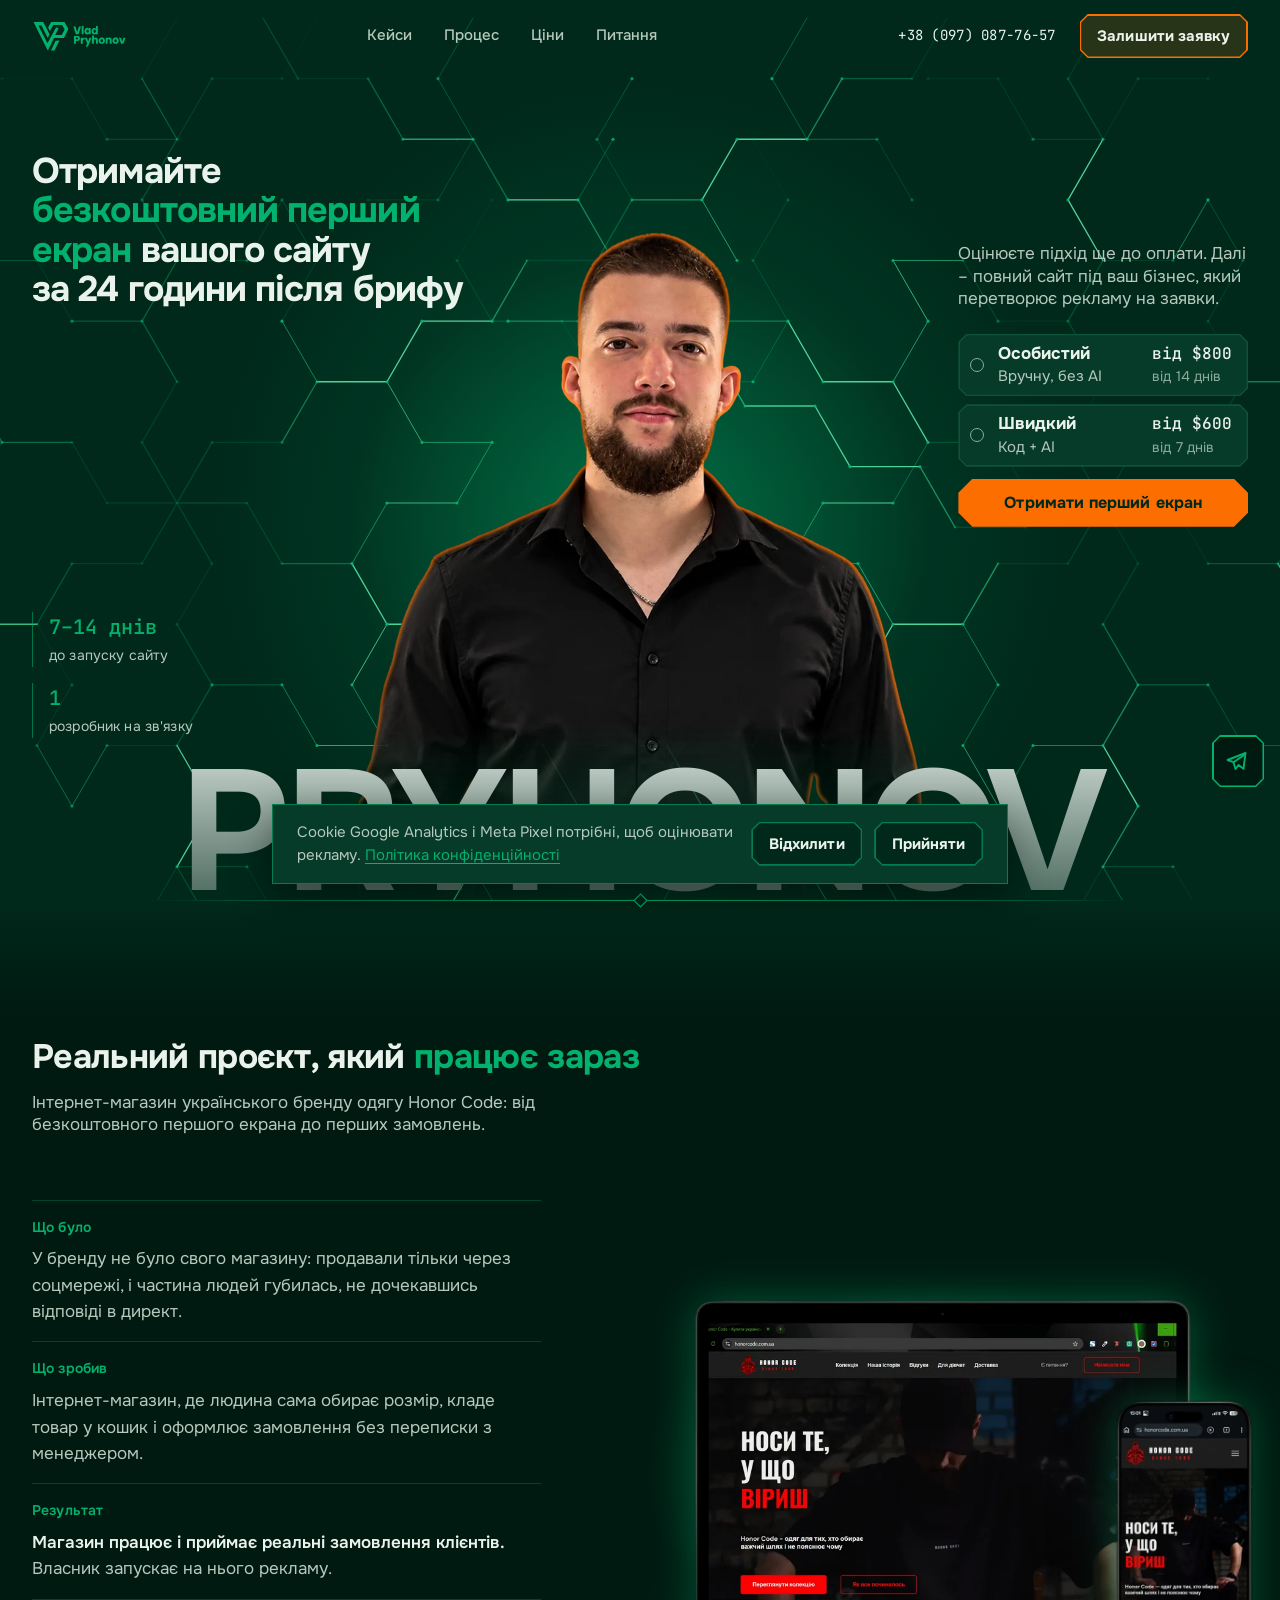
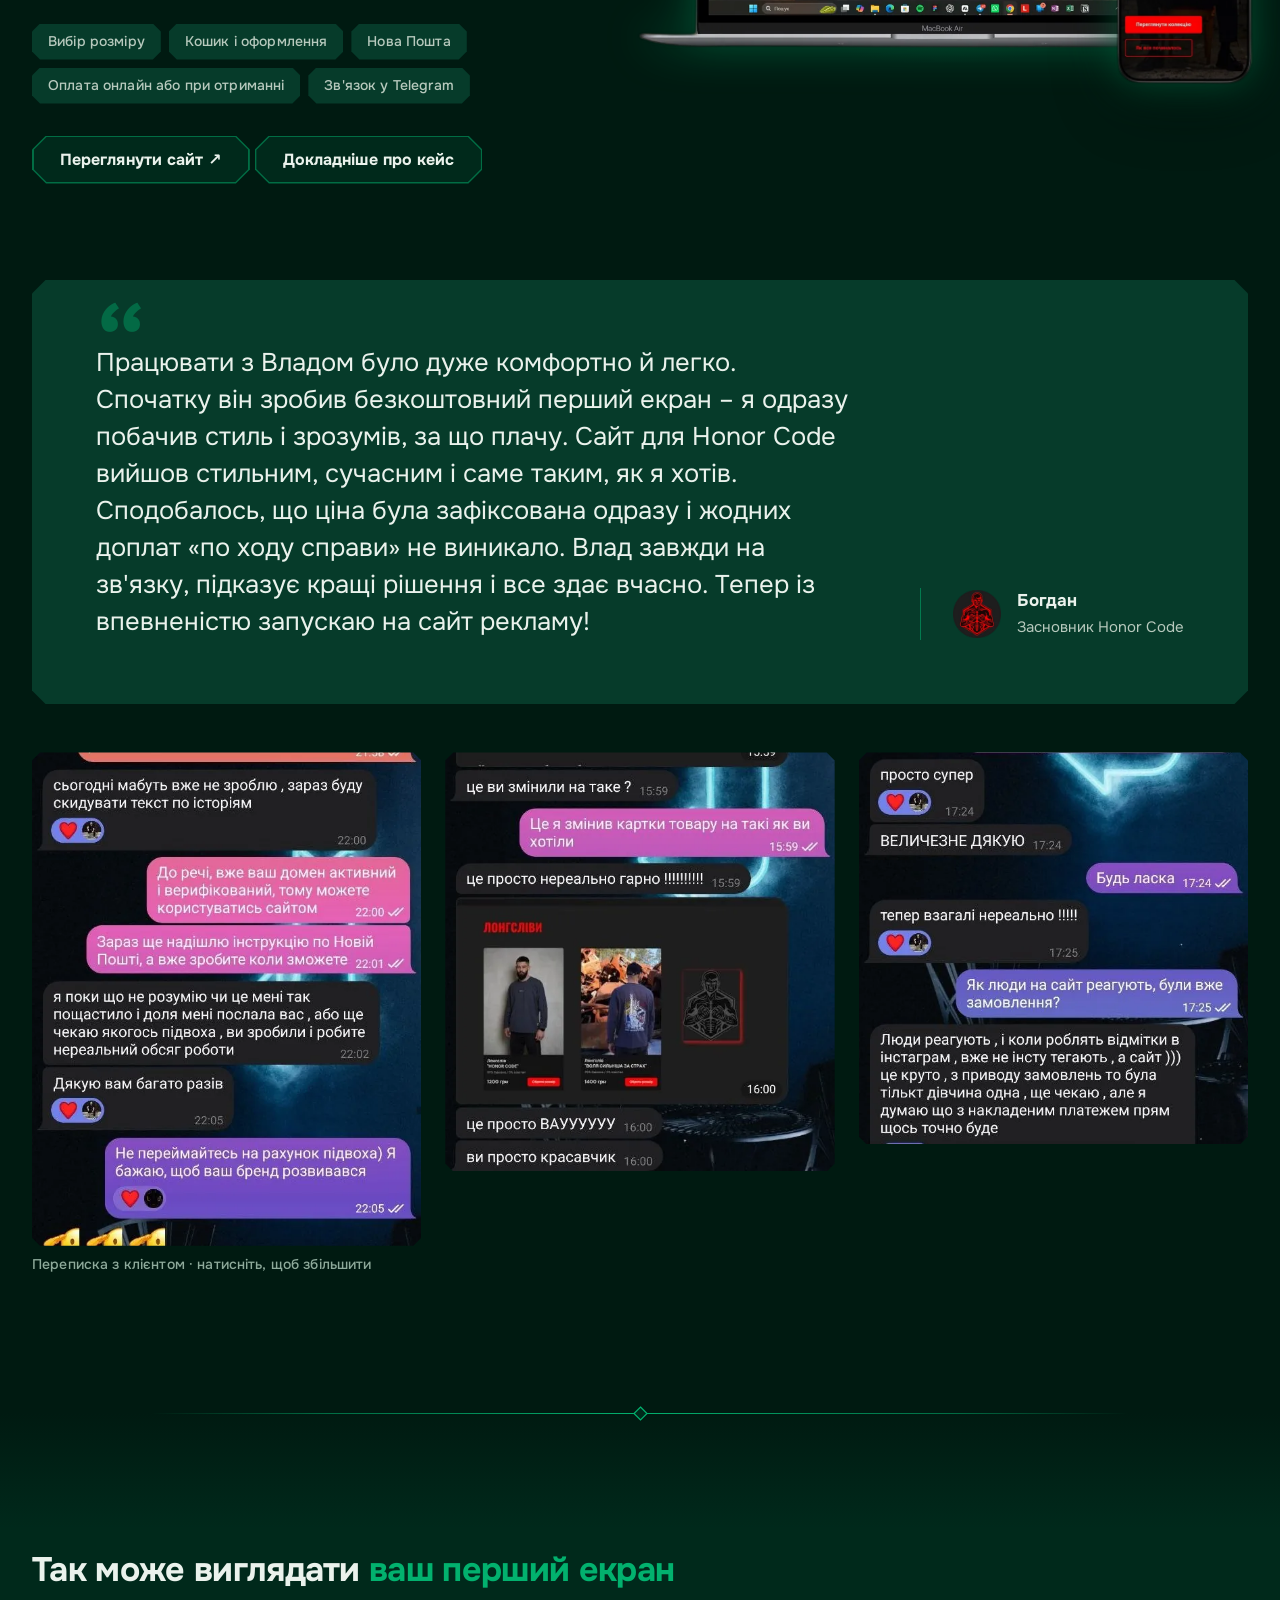
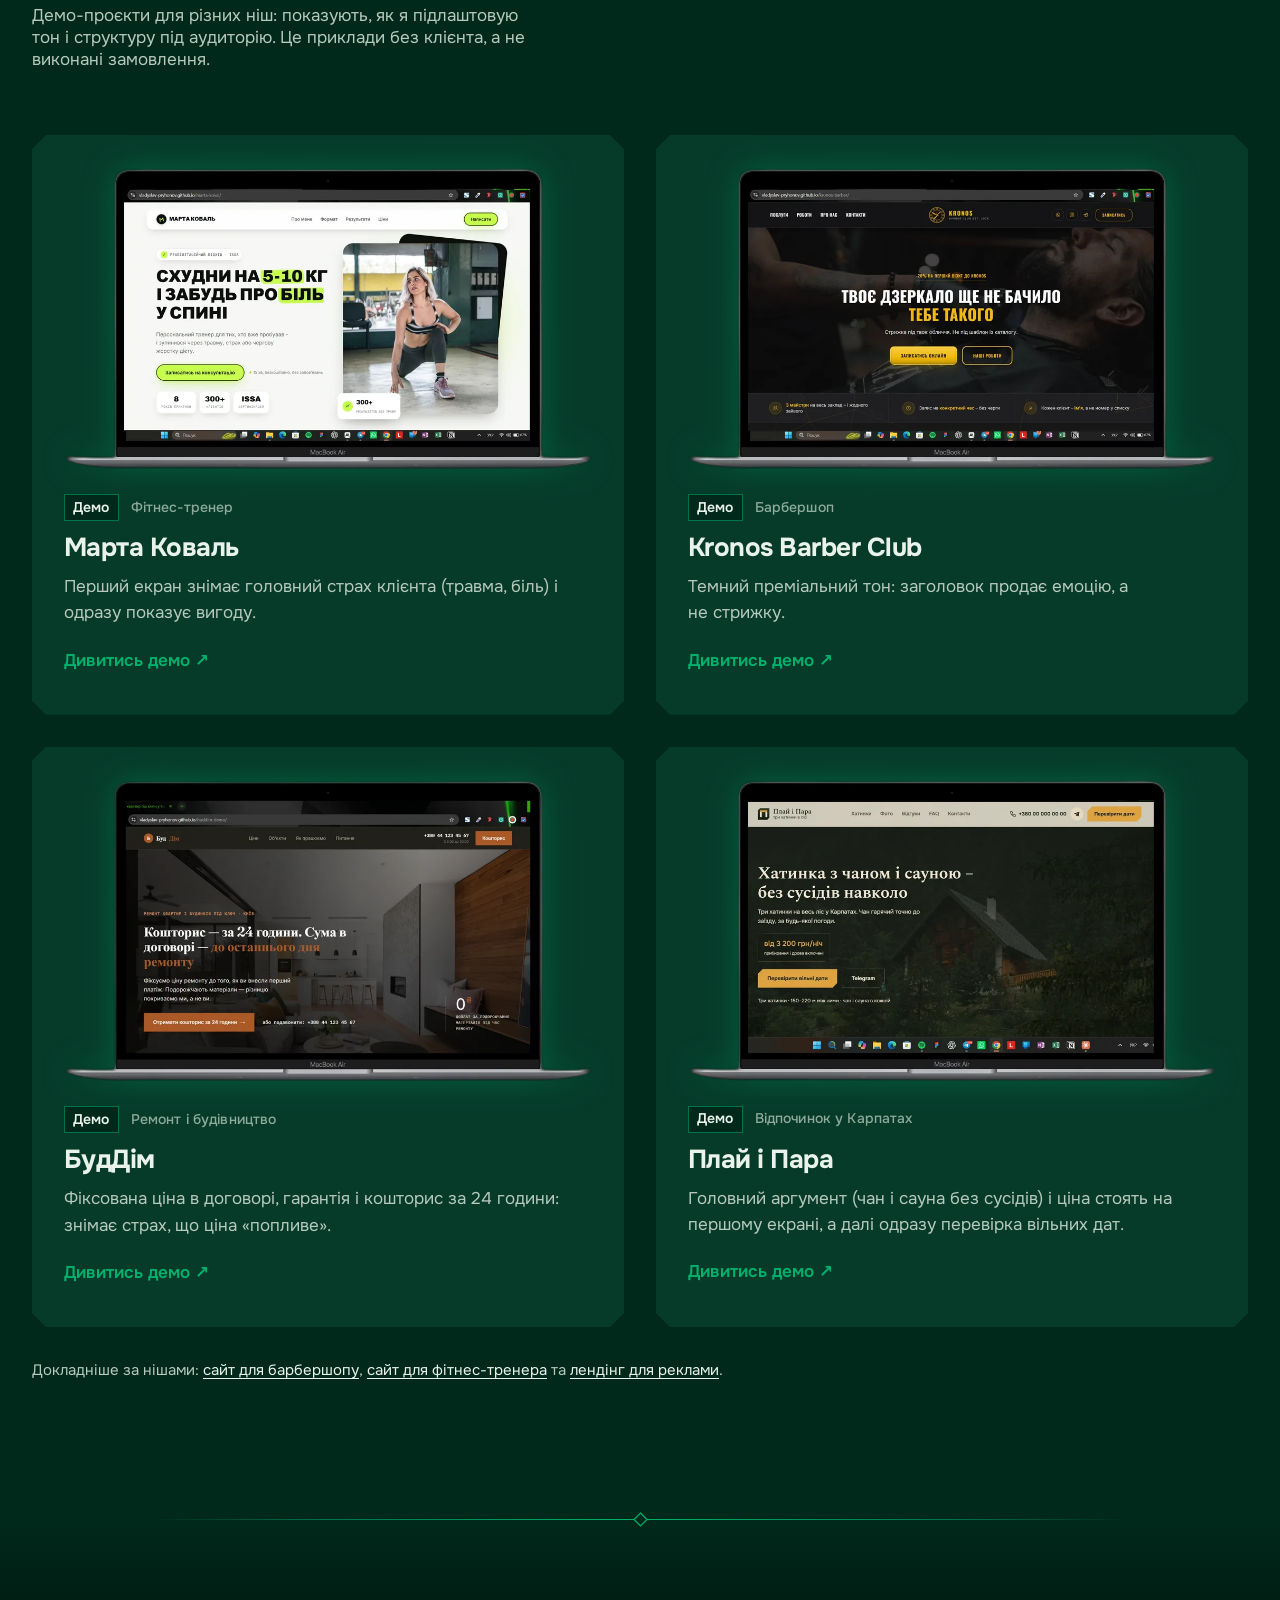
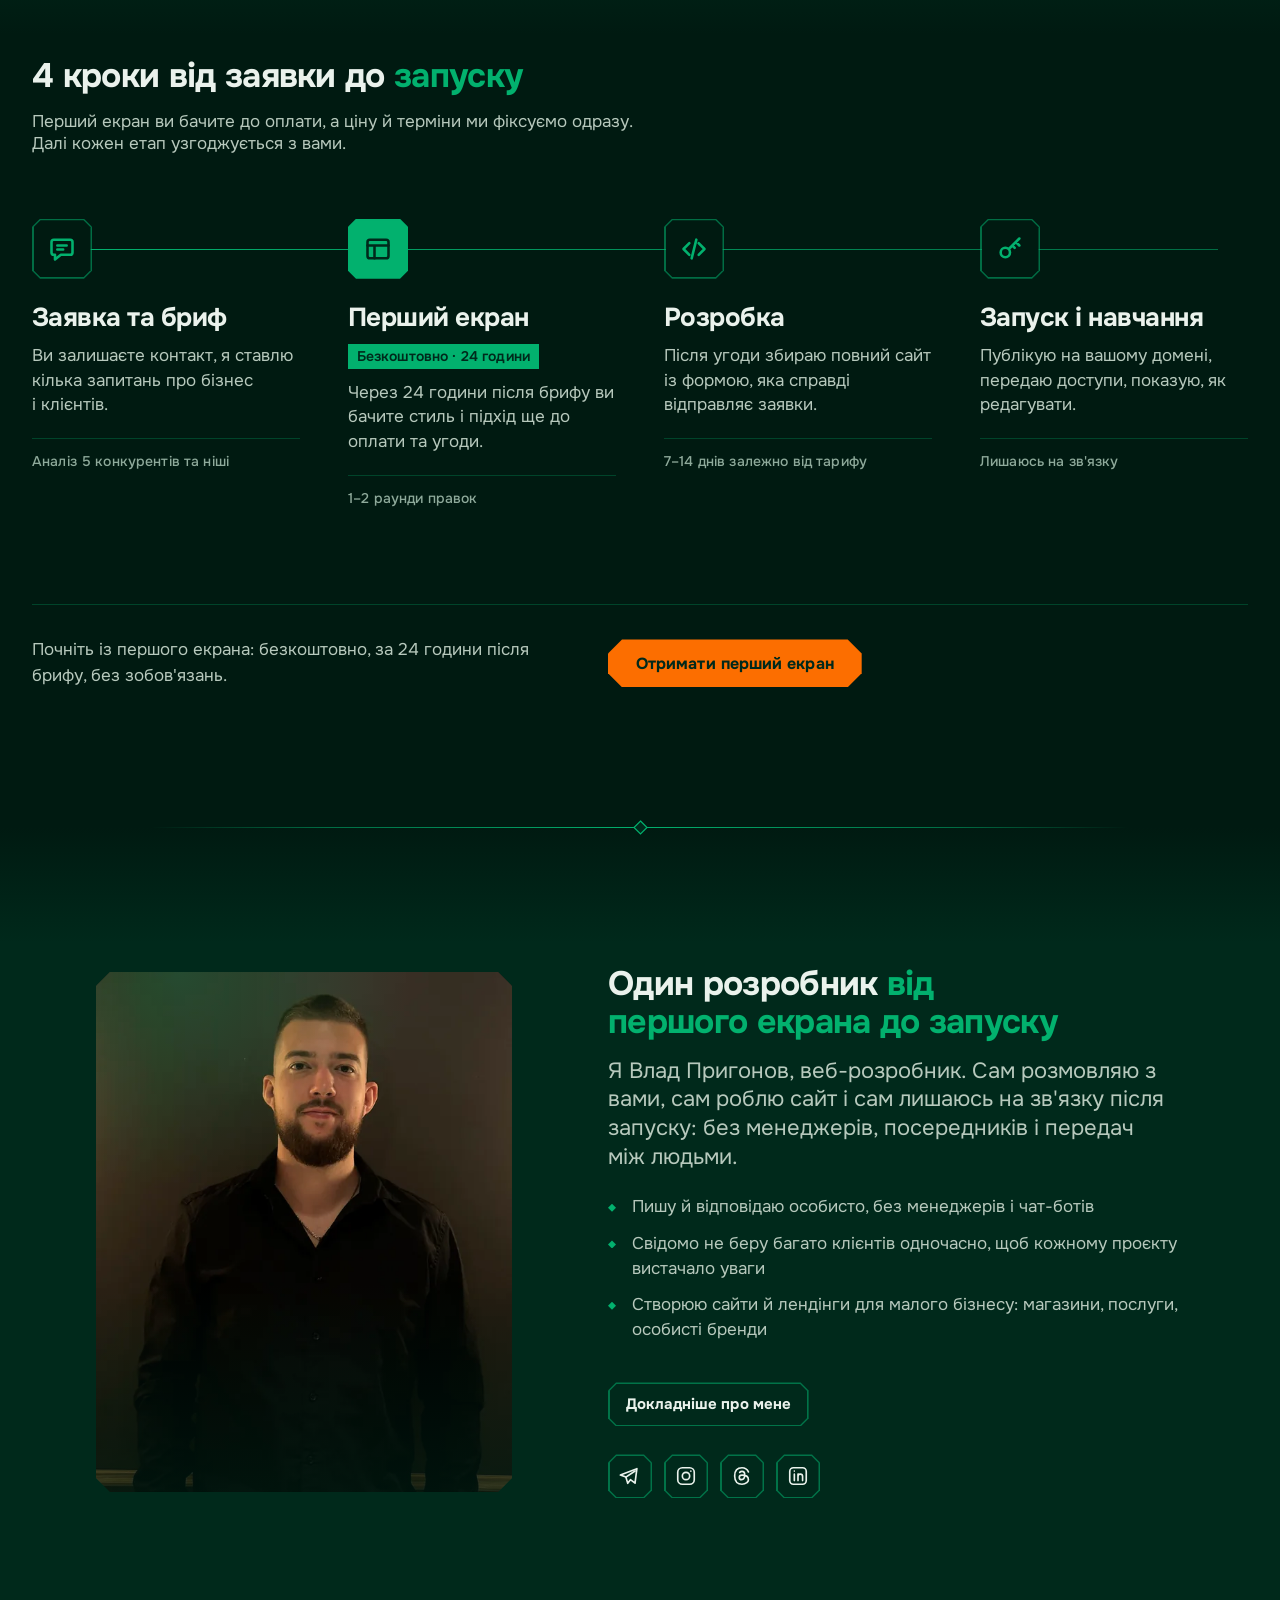
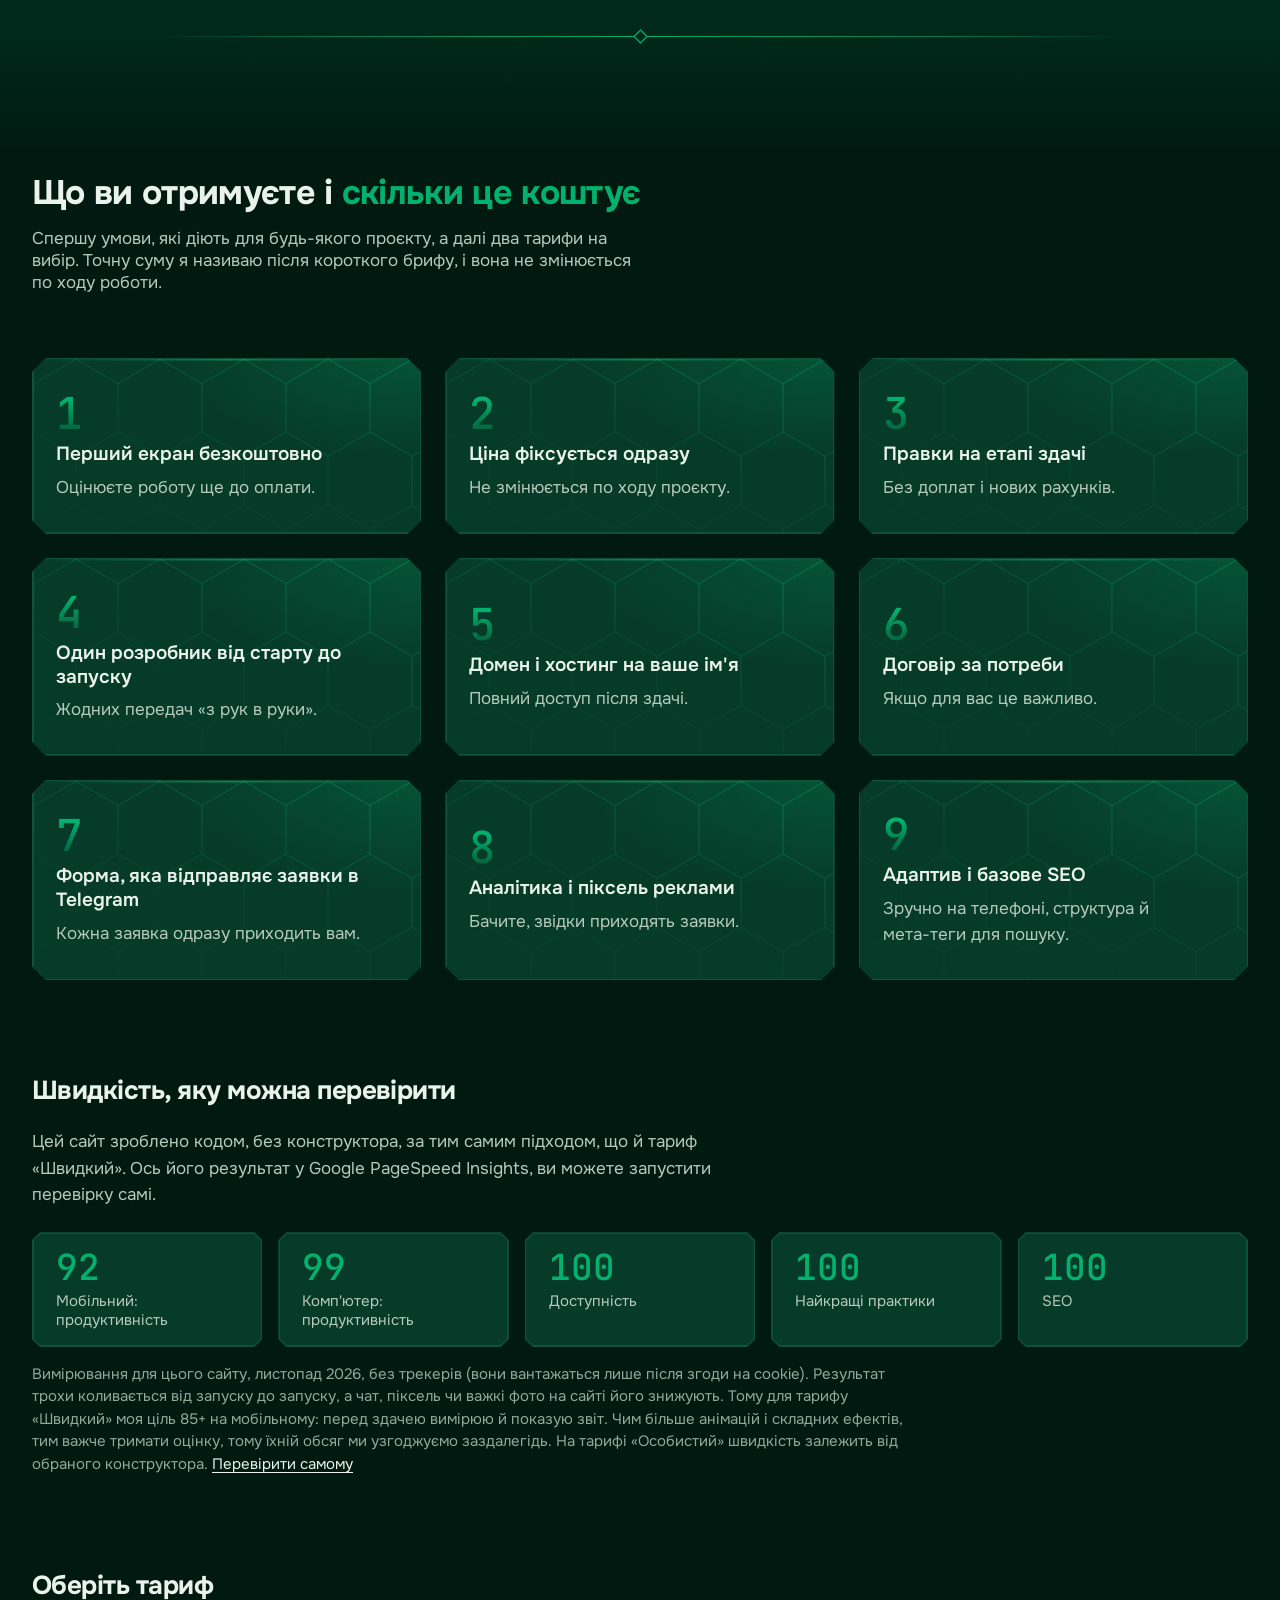
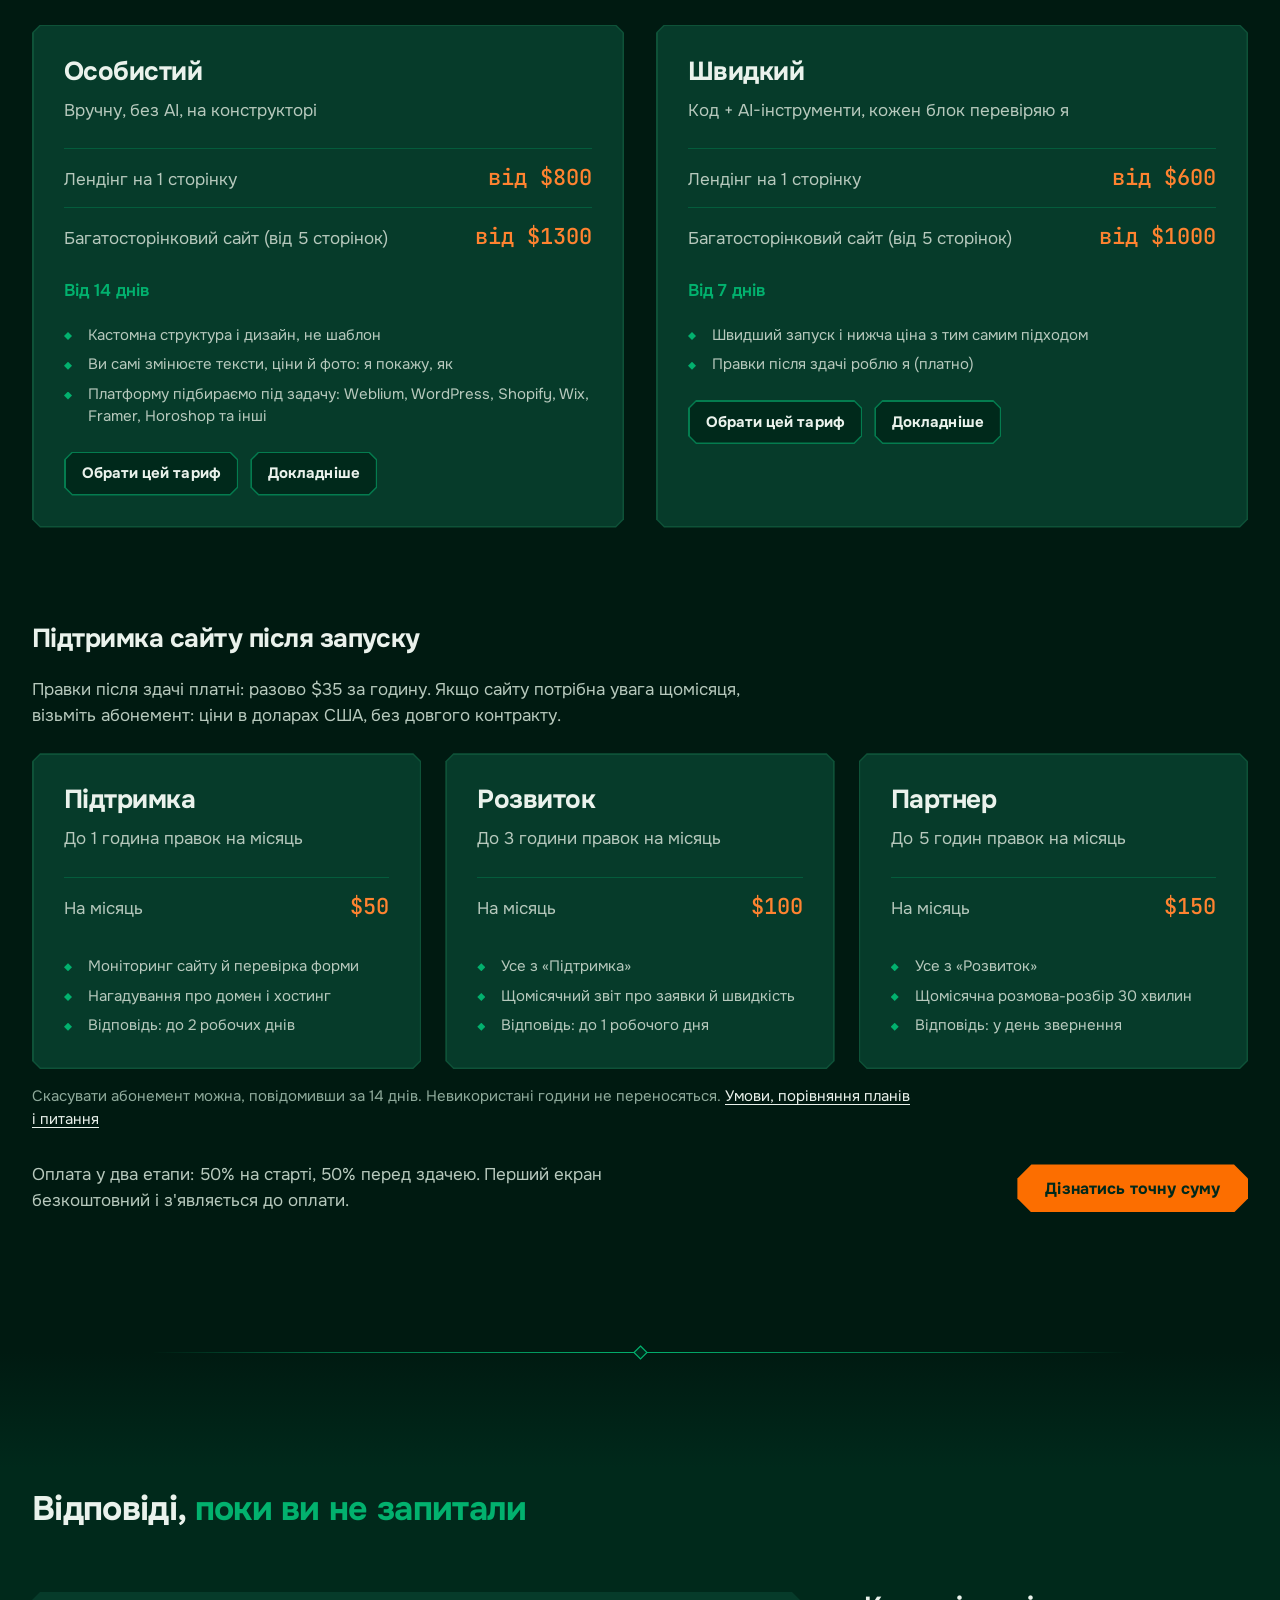
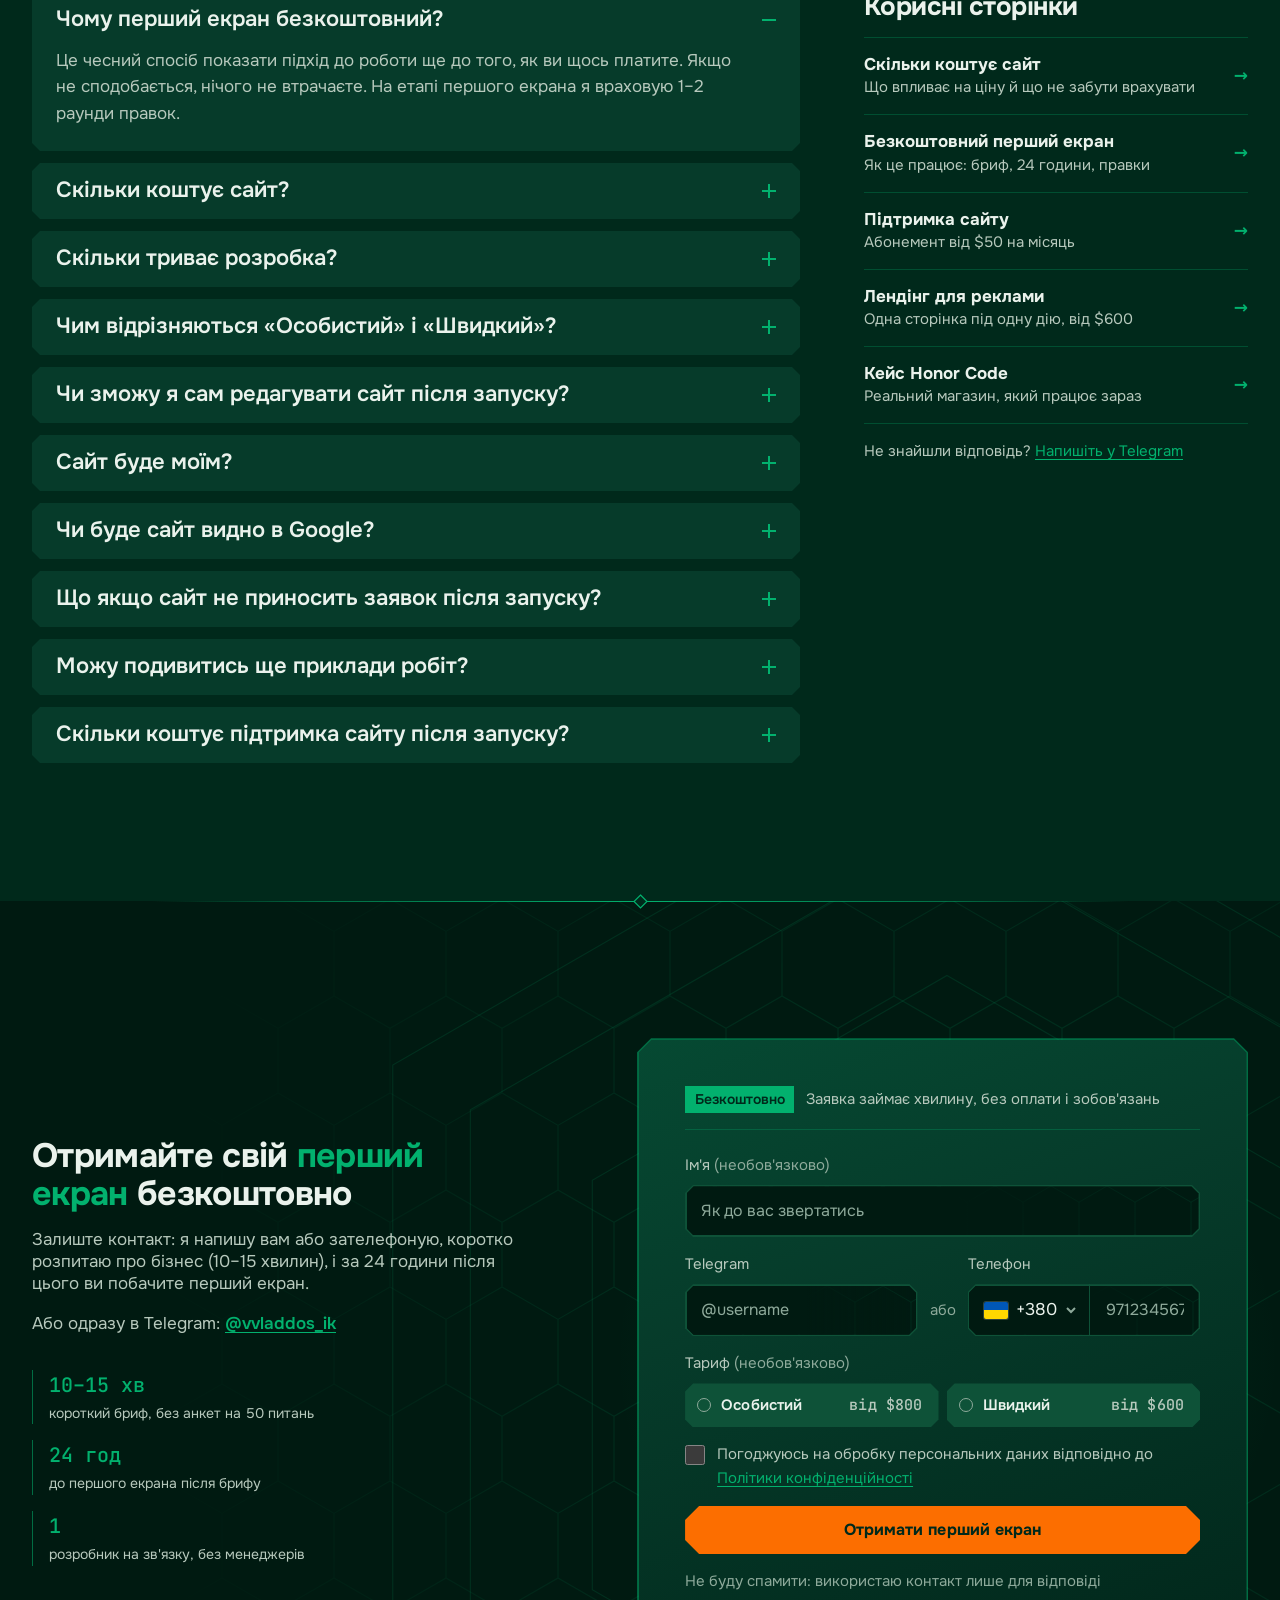
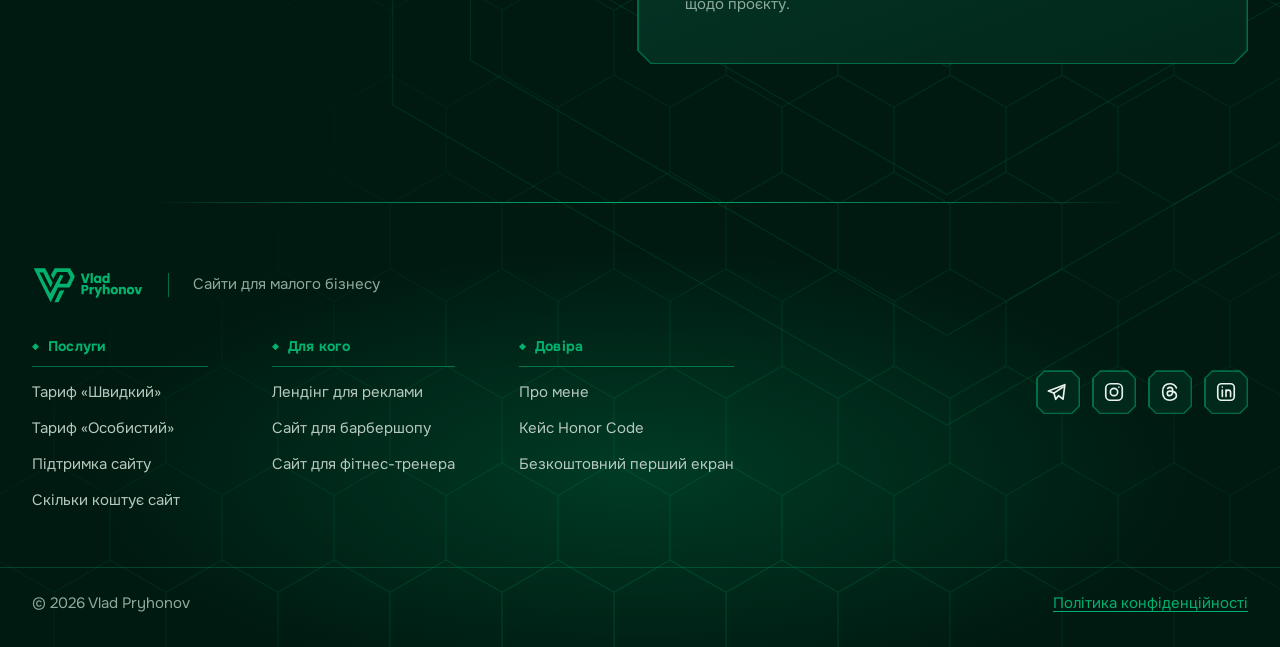
==== commit 7a7dd3ba: "Stage 3: individual visuals per page, new About hero, footer polish - Hero visuals: device mockups w" ====
--- a/index.html
+++ b/index.html
@@ -33,7 +33,7 @@
 <meta name="twitter:title" content="Безкоштовний перший екран вашого сайту за 24 години після брифу">
 <meta name="twitter:description" content="Створюю сайти й лендінги для малого бізнесу. Перший екран безкоштовно за 24 години, оплата після результату. Лендінг від $600, запуск від 7 днів.">
 <link rel="preload" as="font" type="font/woff2" href="fonts/onest-400-cyrillic.woff2" crossorigin>
-<link rel="stylesheet" href="css/fonts.css?v=20261120i">
+<link rel="stylesheet" href="css/fonts.css?v=20261120l">
 <link rel="preload" as="image" href="img/vlad-800.webp" imagesrcset="img/vlad-480.webp 480w, img/vlad-800.webp 800w, img/vlad-928.webp 928w" imagesizes="(min-width: 960px) 720px, 92vw" fetchpriority="high">
 
 <script>
@@ -45,14 +45,14 @@
   /* Якщо js/case.js не завантажився – блоки, що з'являються при прокрутці, показуються через 6 с */
   setTimeout(function () { document.documentElement.classList.add('reveal-fallback'); }, 6000);
 </script>
-<link rel="stylesheet" href="css/tokens.css?v=20261120i">
-<link rel="stylesheet" href="css/base.css?v=20261120i">
-<link rel="stylesheet" href="css/components.css?v=20261120i">
-<link rel="stylesheet" href="css/header.css?v=20261120i">
-<link rel="stylesheet" href="css/hero.css?v=20261120i">
-<link rel="stylesheet" href="css/case.css?v=20261120i">
-<link rel="stylesheet" href="css/process.css?v=20261120i">
-<link rel="stylesheet" href="css/sections.css?v=20261120i">
+<link rel="stylesheet" href="css/tokens.css?v=20261120l">
+<link rel="stylesheet" href="css/base.css?v=20261120l">
+<link rel="stylesheet" href="css/components.css?v=20261120l">
+<link rel="stylesheet" href="css/header.css?v=20261120l">
+<link rel="stylesheet" href="css/hero.css?v=20261120l">
+<link rel="stylesheet" href="css/case.css?v=20261120l">
+<link rel="stylesheet" href="css/process.css?v=20261120l">
+<link rel="stylesheet" href="css/sections.css?v=20261120l">
 <script type="application/ld+json">
 {
   "@context": "https://schema.org",
@@ -861,12 +861,11 @@
 <footer class="footer">
   <div class="wrap footer__row">
     <div>
-      <a class="footer__brand" href="#top" aria-label="Vlad Pryhonov: на початок сторінки"><img src="img/logo.svg" alt="Vlad Pryhonov" width="111" height="38"></a>
-      <p class="footer__tagline">Сайти для малого бізнесу</p>
+      <div class="footer__top"><a class="footer__brand" href="#top" aria-label="Vlad Pryhonov: на початок сторінки"><img src="img/logo.svg" alt="Vlad Pryhonov" width="111" height="38"></a><p class="footer__tagline">Сайти для малого бізнесу</p></div>
       <nav class="footer__pages footer__cols" aria-label="Сторінки сайту">
         <div class="footer__col"><p class="footer__h">Послуги</p><a href="/shvydkyi-tarif/">Тариф «Швидкий»</a><a href="/osobystyi-tarif/">Тариф «Особистий»</a><a href="/pidtrymka-saitu/">Підтримка сайту</a><a href="/skilky-koshtuye-sait/">Скільки коштує сайт</a></div>
         <div class="footer__col"><p class="footer__h">Для кого</p><a href="/lending-dlya-reklamy/">Лендінг для реклами</a><a href="/sait-dlya-barbershopu/">Сайт для барбершопу</a><a href="/sait-dlya-fitnes-trenera/">Сайт для фітнес-тренера</a></div>
-        <div class="footer__col"><p class="footer__h">Про мене</p><a href="/pro-mene/">Про мене</a><a href="/keis-honor-code/">Кейс Honor Code</a><a href="/pershyi-ekran/">Безкоштовний перший екран</a></div>
+        <div class="footer__col"><p class="footer__h">Довіра</p><a href="/pro-mene/">Про мене</a><a href="/keis-honor-code/">Кейс Honor Code</a><a href="/pershyi-ekran/">Безкоштовний перший екран</a></div>
       </nav>
     </div>
     <ul class="social" aria-label="Де мене знайти">
@@ -899,10 +898,10 @@
 
 
 <script src="js/vendor/gsap.min.js" defer></script>
-<script src="js/queue.js?v=20261120i" defer></script>
-<script src="js/hero.js?v=20261120i" defer></script>
-<script src="js/case.js?v=20261120i" defer></script>
-<script src="js/site.js?v=20261120i" defer></script>
+<script src="js/queue.js?v=20261120l" defer></script>
+<script src="js/hero.js?v=20261120l" defer></script>
+<script src="js/case.js?v=20261120l" defer></script>
+<script src="js/site.js?v=20261120l" defer></script>
 
 <dialog class="lightbox" id="lightbox" aria-label="Скрін переписки">
   <button class="lightbox__close" type="button" aria-label="Закрити">&times;</button>
--- a/css/sections.css
+++ b/css/sections.css
@@ -509,3 +509,11 @@
 .demos__more a { color: var(--ink); text-decoration: underline; text-underline-offset: 0.2em; }
 @media (hover: hover) { .demos__more a:hover { color: var(--jungle); } }
 
+
+/* ---------- Підвал: гасло праворуч від логотипу, назви колонок виділені ---------- */
+.footer__top { display: flex; flex-wrap: wrap; align-items: center; gap: var(--sp-3) var(--sp-5); }
+.footer__top .footer__tagline { margin: 0; padding-left: var(--sp-5); border-left: 1px solid var(--line-strong); }
+@media (max-width: 559px) { .footer__top .footer__tagline { padding-left: 0; border-left: 0; flex-basis: 100%; } }
+.footer__cols { margin-top: var(--sp-6); gap: var(--sp-6) var(--sp-8); }
+.footer__h { display: flex; align-items: center; gap: 0.55rem; margin: 0 0 var(--sp-2); padding-bottom: var(--sp-2); border-bottom: 1px solid var(--line-strong); font-size: var(--fs-label); font-weight: 700; letter-spacing: 0.02em; color: var(--jungle); }
+.footer__h::before { content: ""; flex: none; width: 7px; height: 7px; background: var(--jungle); clip-path: polygon(50% 0, 100% 50%, 50% 100%, 0 50%); }
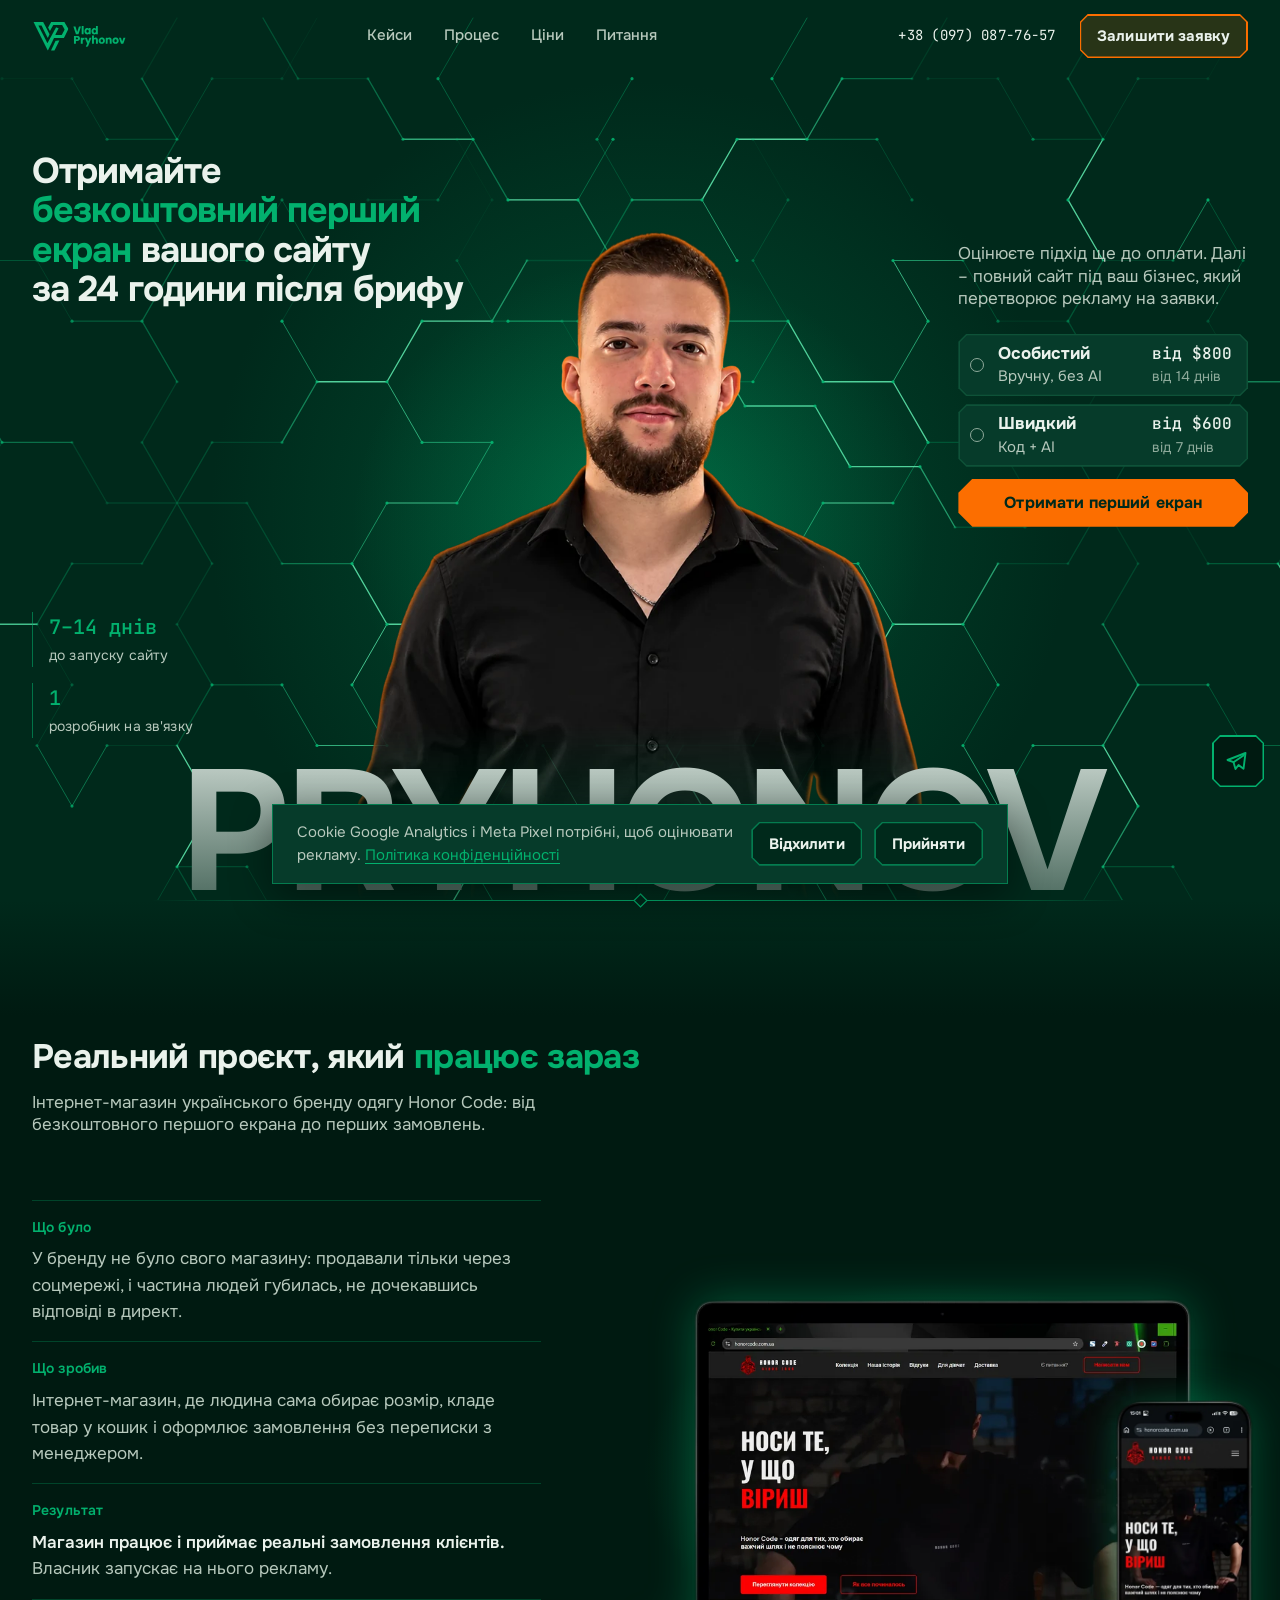
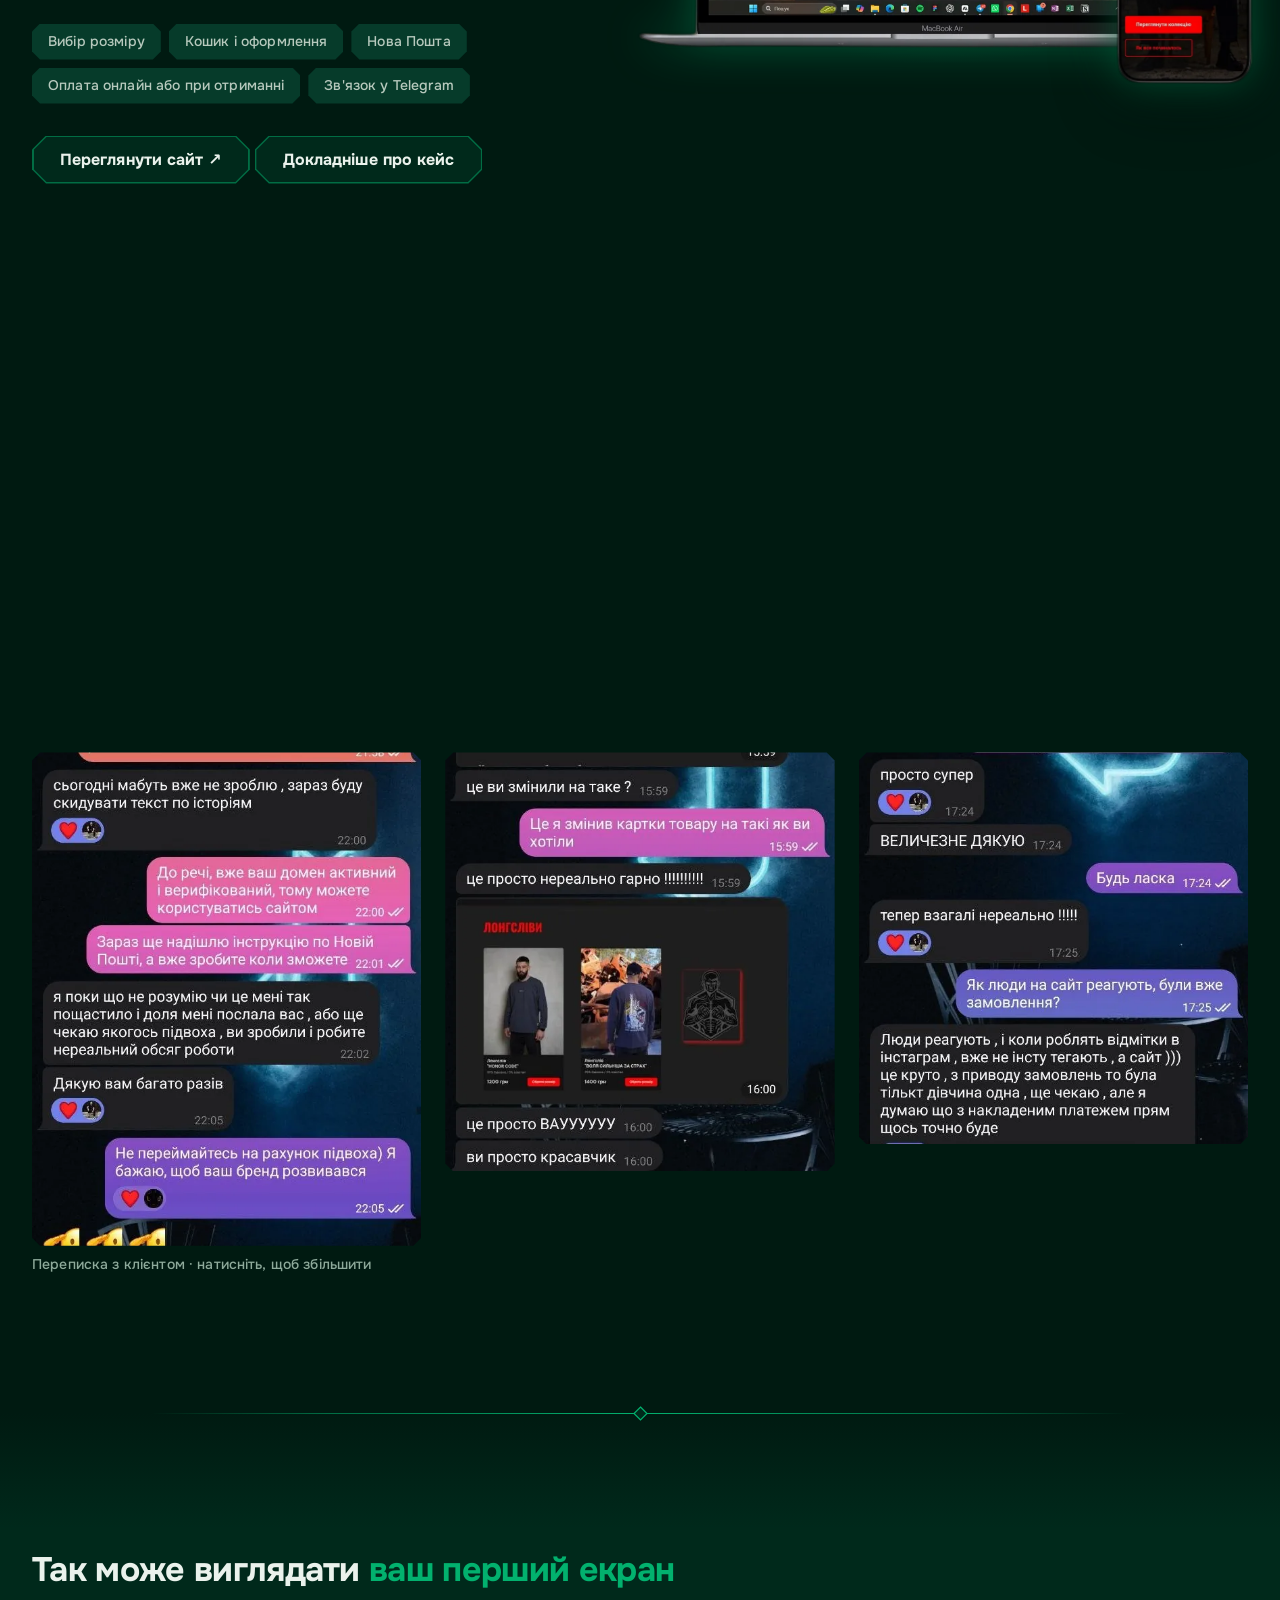
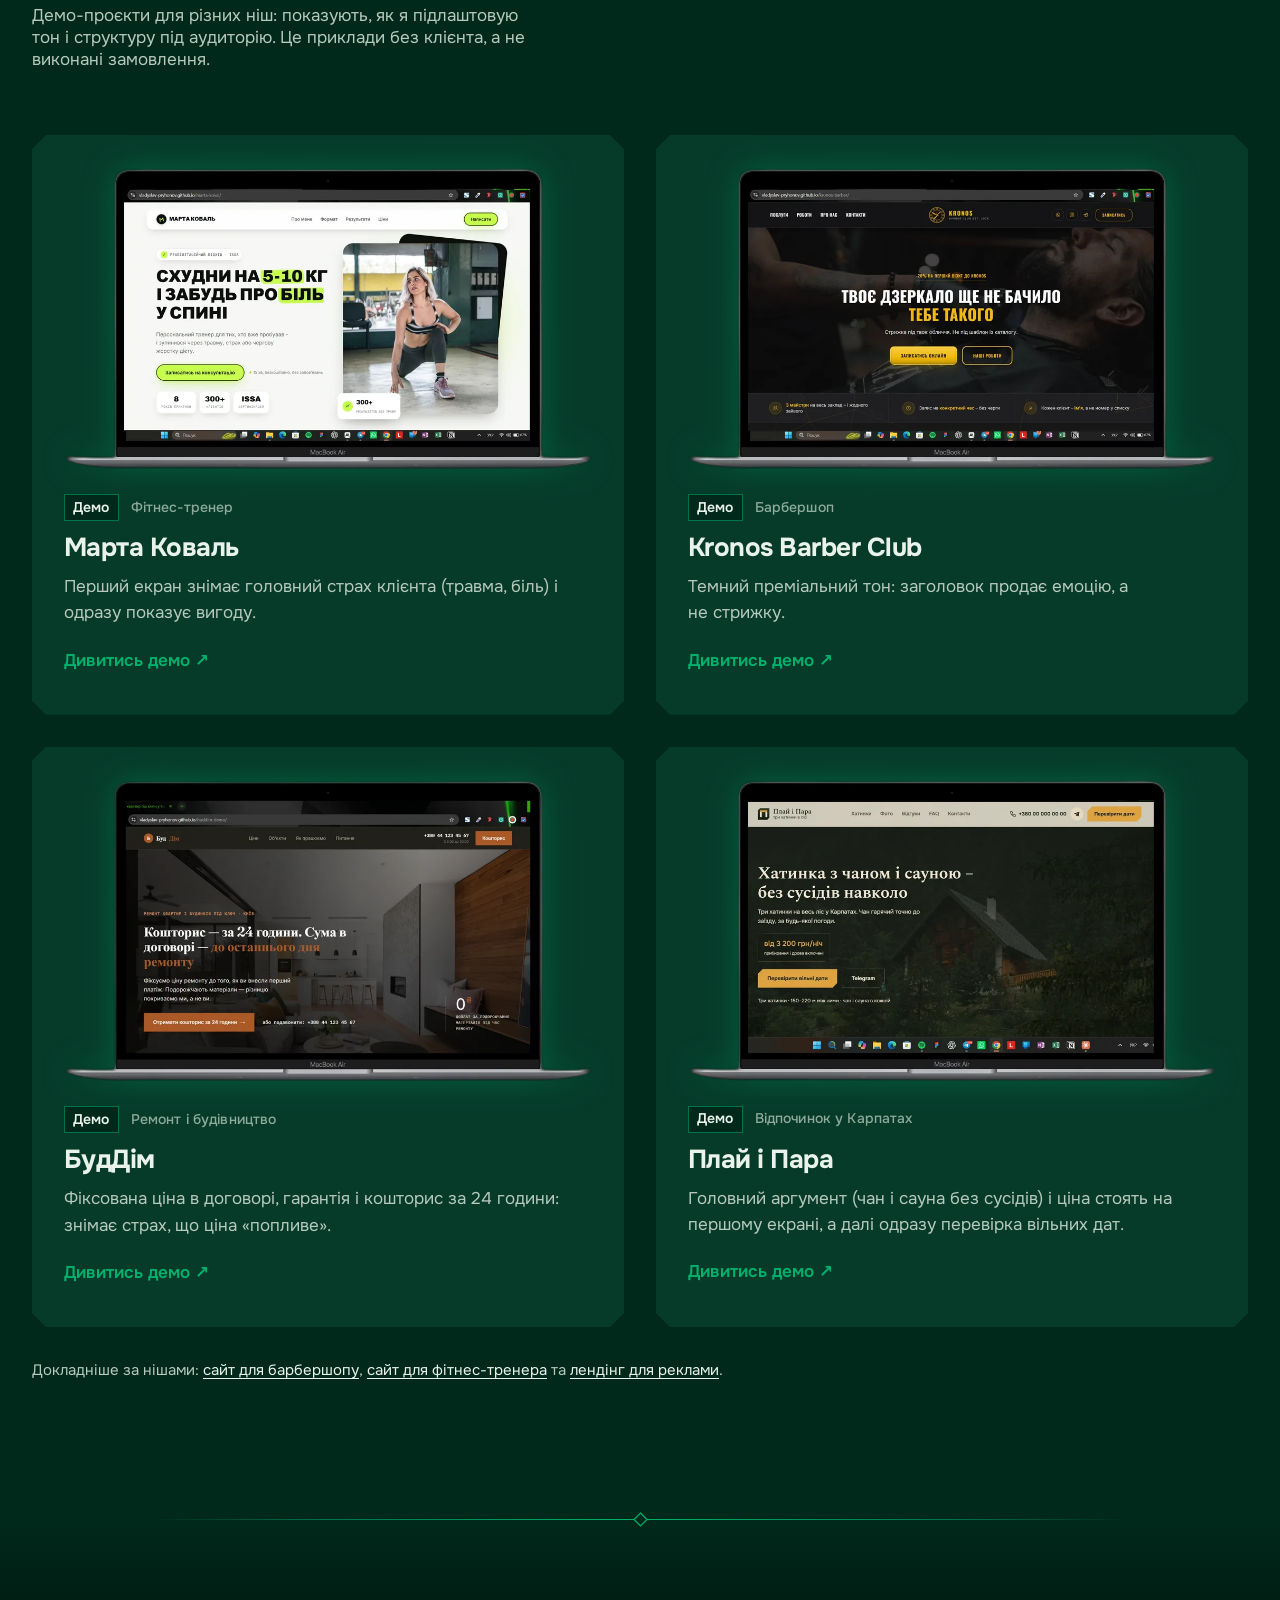
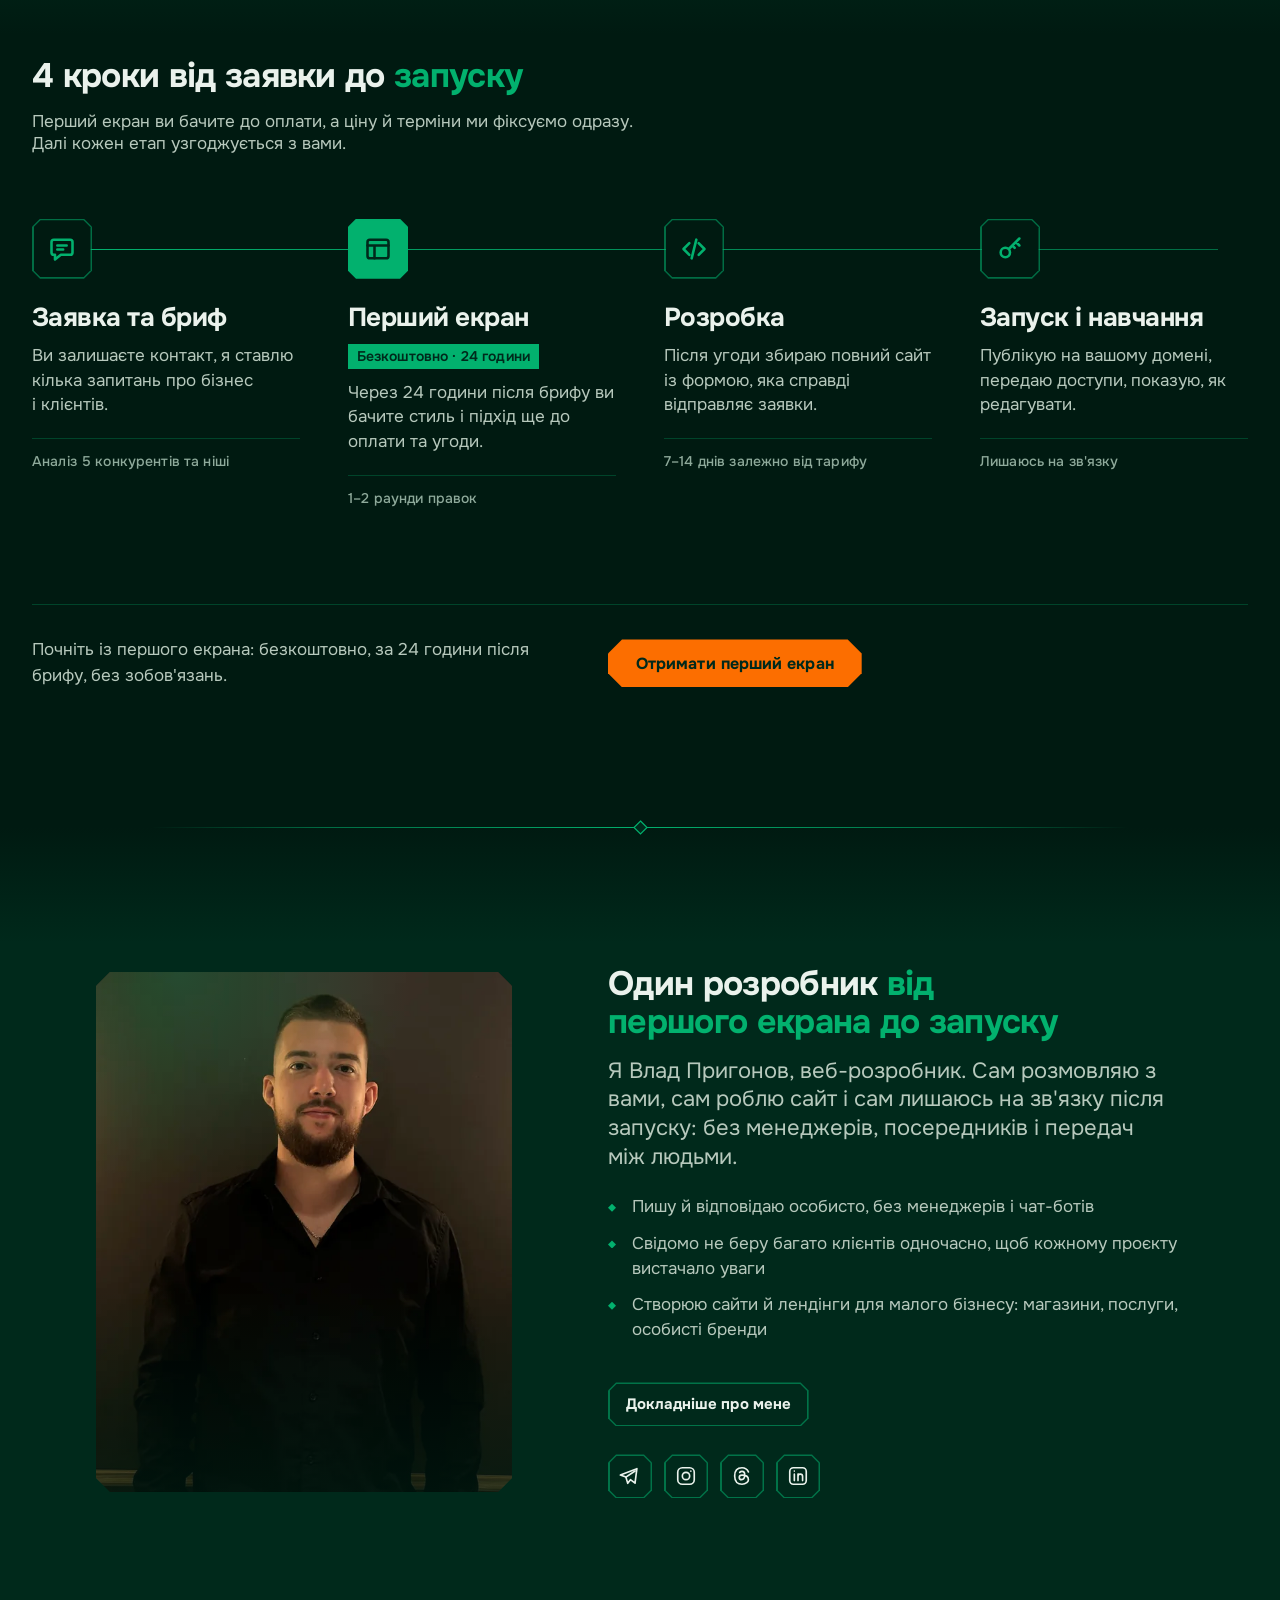
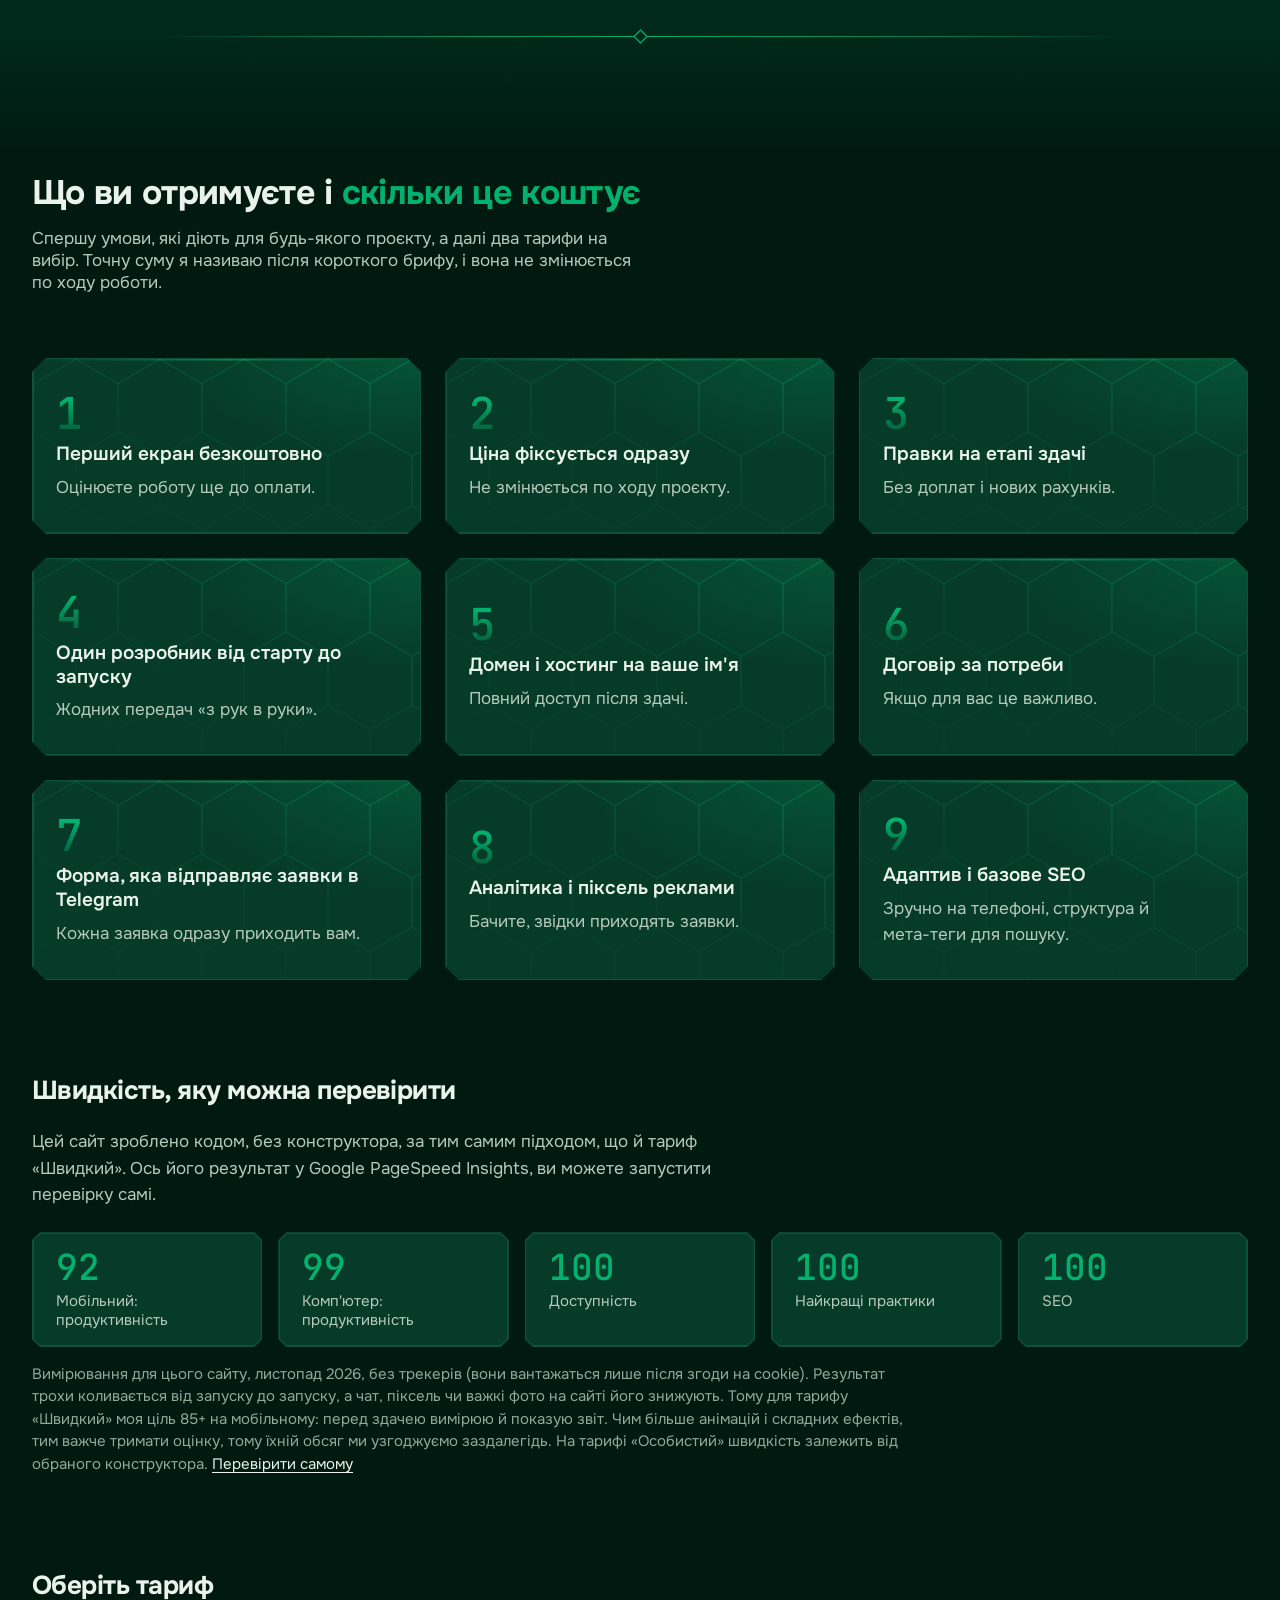
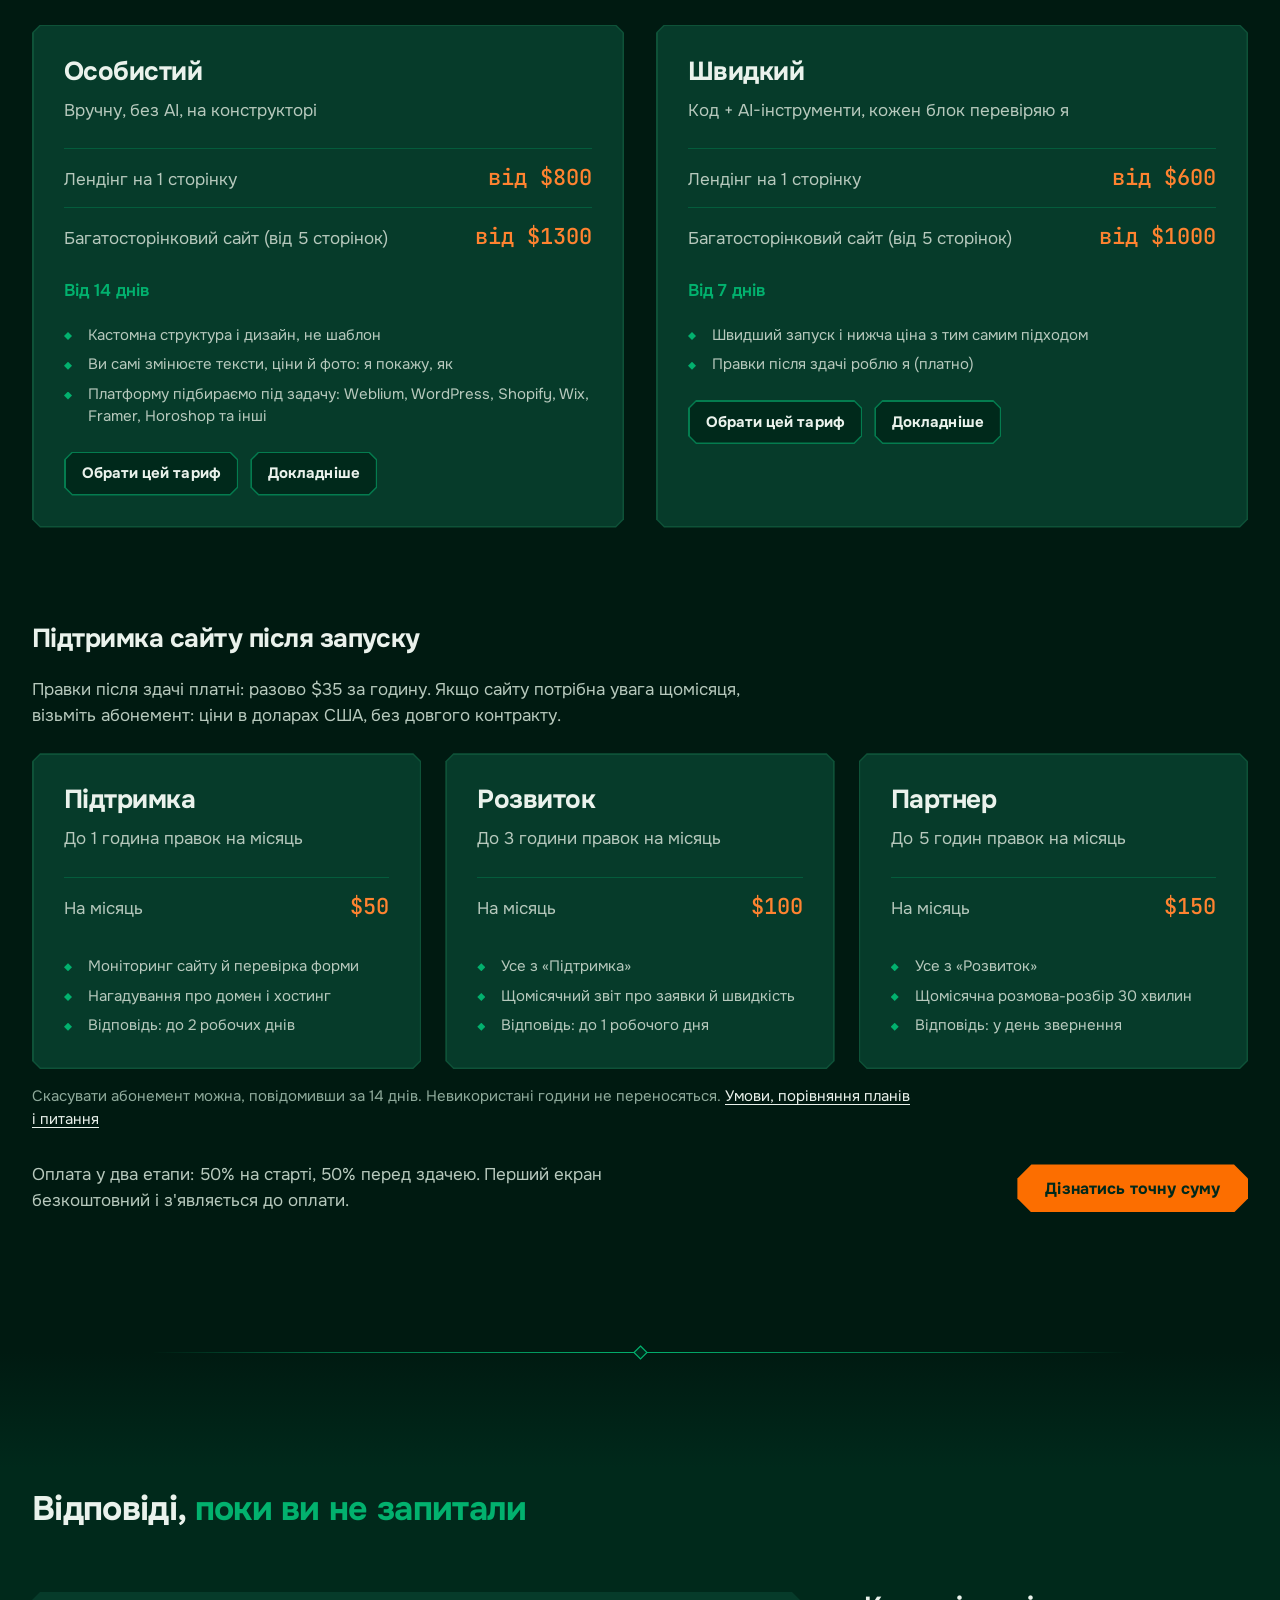
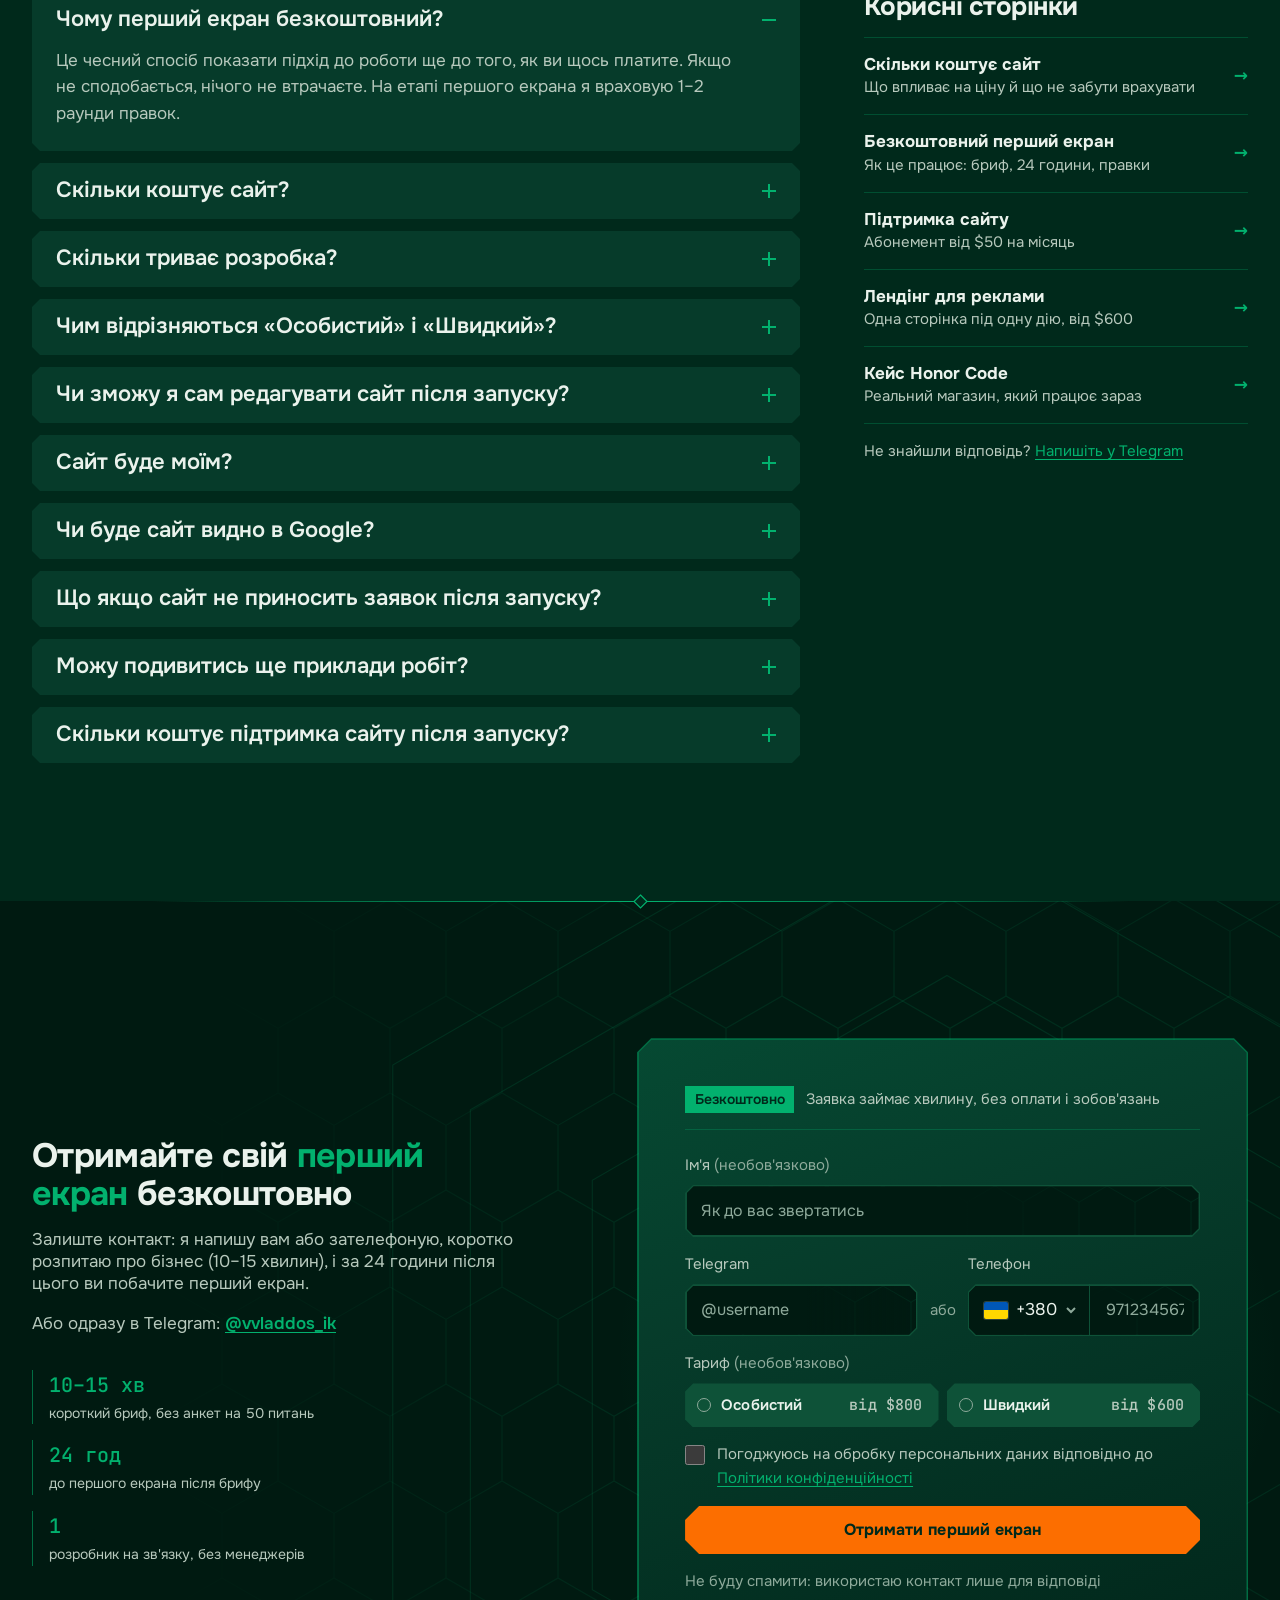
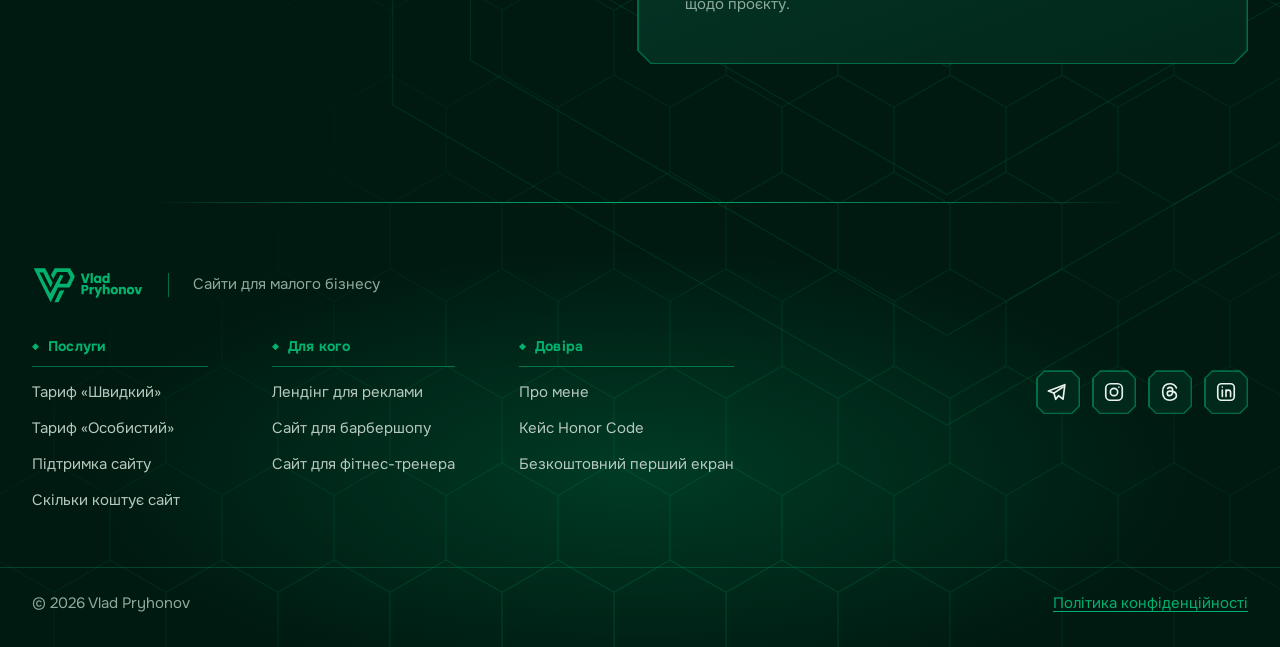
==== commit 7cf6895c: "Polish: realistic before/after scheme, case scenes, platform tiles, bigger About photo, new path nod" ====
--- a/index.html
+++ b/index.html
@@ -33,7 +33,7 @@
 <meta name="twitter:title" content="Безкоштовний перший екран вашого сайту за 24 години після брифу">
 <meta name="twitter:description" content="Створюю сайти й лендінги для малого бізнесу. Перший екран безкоштовно за 24 години, оплата після результату. Лендінг від $600, запуск від 7 днів.">
 <link rel="preload" as="font" type="font/woff2" href="fonts/onest-400-cyrillic.woff2" crossorigin>
-<link rel="stylesheet" href="css/fonts.css?v=20261120l">
+<link rel="stylesheet" href="css/fonts.css?v=20261121b">
 <link rel="preload" as="image" href="img/vlad-800.webp" imagesrcset="img/vlad-480.webp 480w, img/vlad-800.webp 800w, img/vlad-928.webp 928w" imagesizes="(min-width: 960px) 720px, 92vw" fetchpriority="high">
 
 <script>
@@ -45,14 +45,14 @@
   /* Якщо js/case.js не завантажився – блоки, що з'являються при прокрутці, показуються через 6 с */
   setTimeout(function () { document.documentElement.classList.add('reveal-fallback'); }, 6000);
 </script>
-<link rel="stylesheet" href="css/tokens.css?v=20261120l">
-<link rel="stylesheet" href="css/base.css?v=20261120l">
-<link rel="stylesheet" href="css/components.css?v=20261120l">
-<link rel="stylesheet" href="css/header.css?v=20261120l">
-<link rel="stylesheet" href="css/hero.css?v=20261120l">
-<link rel="stylesheet" href="css/case.css?v=20261120l">
-<link rel="stylesheet" href="css/process.css?v=20261120l">
-<link rel="stylesheet" href="css/sections.css?v=20261120l">
+<link rel="stylesheet" href="css/tokens.css?v=20261121b">
+<link rel="stylesheet" href="css/base.css?v=20261121b">
+<link rel="stylesheet" href="css/components.css?v=20261121b">
+<link rel="stylesheet" href="css/header.css?v=20261121b">
+<link rel="stylesheet" href="css/hero.css?v=20261121b">
+<link rel="stylesheet" href="css/case.css?v=20261121b">
+<link rel="stylesheet" href="css/process.css?v=20261121b">
+<link rel="stylesheet" href="css/sections.css?v=20261121b">
 <script type="application/ld+json">
 {
   "@context": "https://schema.org",
@@ -898,10 +898,10 @@
 
 
 <script src="js/vendor/gsap.min.js" defer></script>
-<script src="js/queue.js?v=20261120l" defer></script>
-<script src="js/hero.js?v=20261120l" defer></script>
-<script src="js/case.js?v=20261120l" defer></script>
-<script src="js/site.js?v=20261120l" defer></script>
+<script src="js/queue.js?v=20261121b" defer></script>
+<script src="js/hero.js?v=20261121b" defer></script>
+<script src="js/case.js?v=20261121b" defer></script>
+<script src="js/site.js?v=20261121b" defer></script>
 
 <dialog class="lightbox" id="lightbox" aria-label="Скрін переписки">
   <button class="lightbox__close" type="button" aria-label="Закрити">&times;</button>
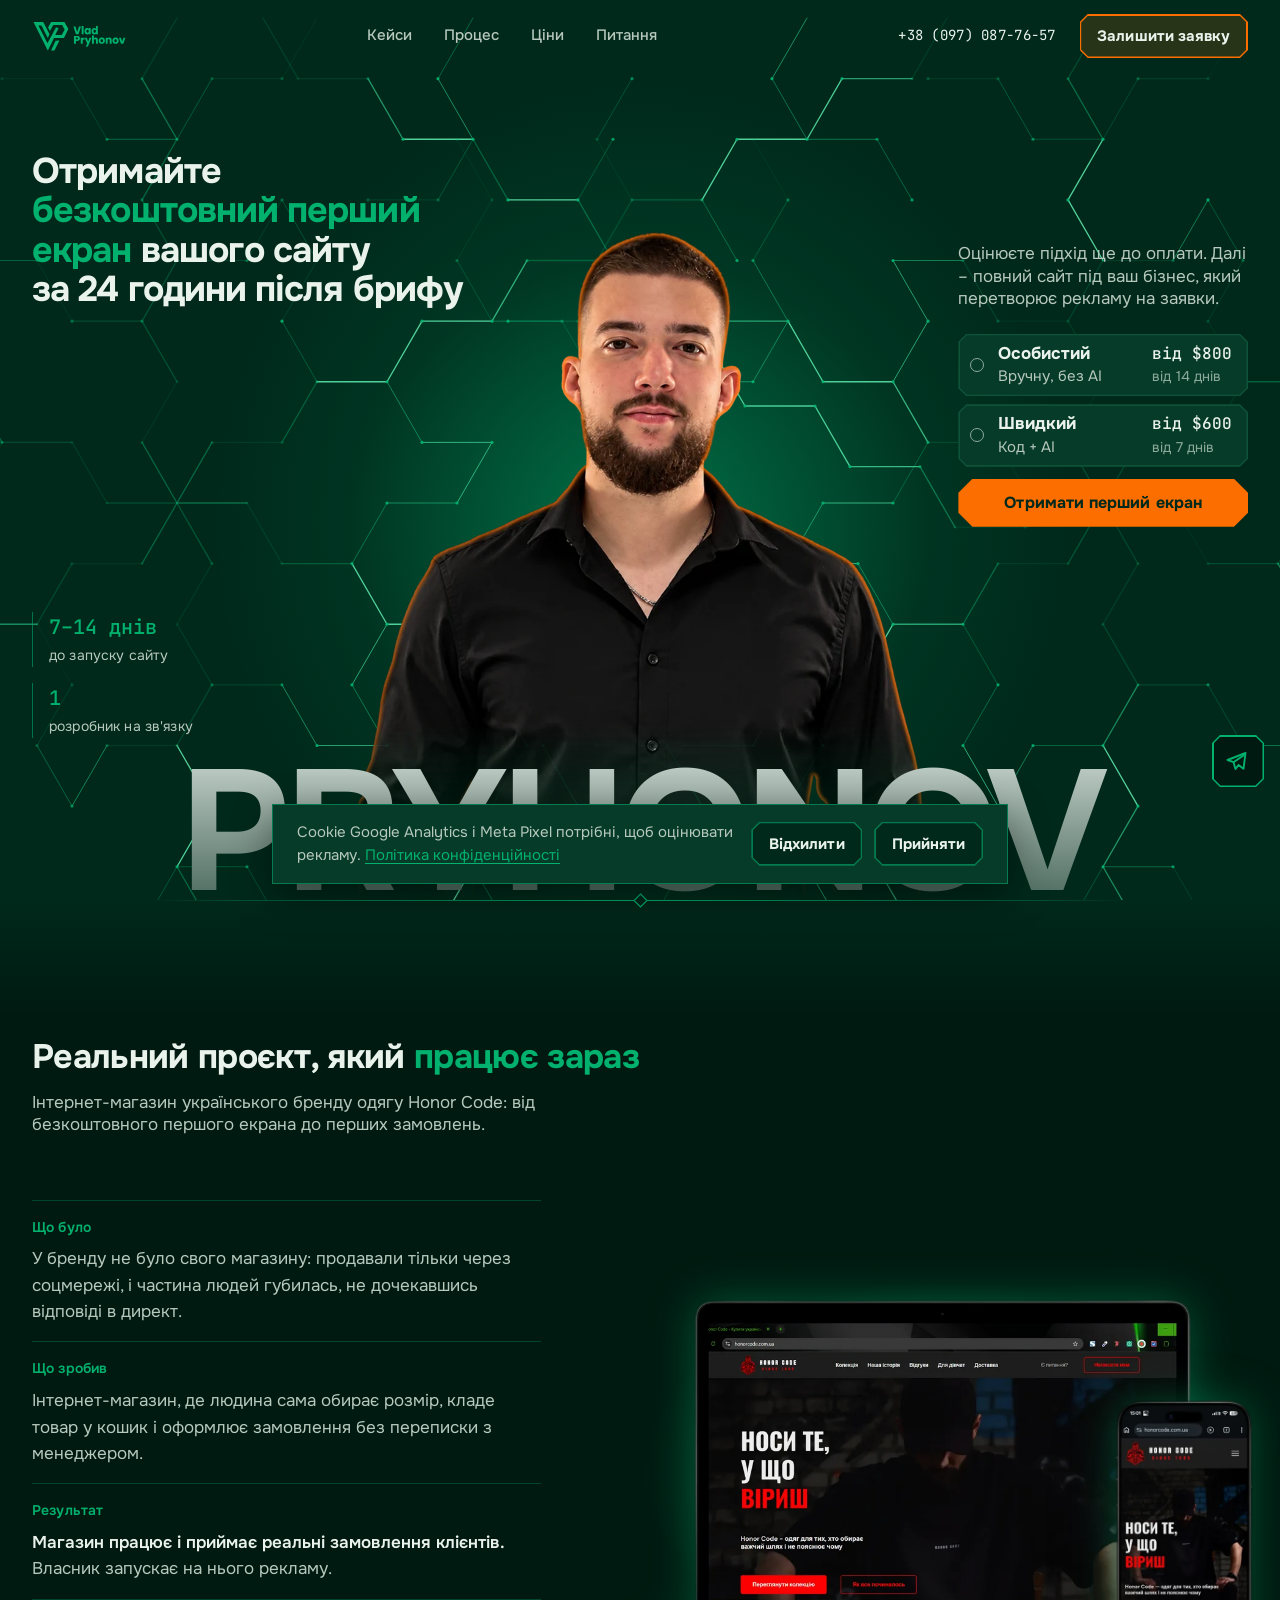
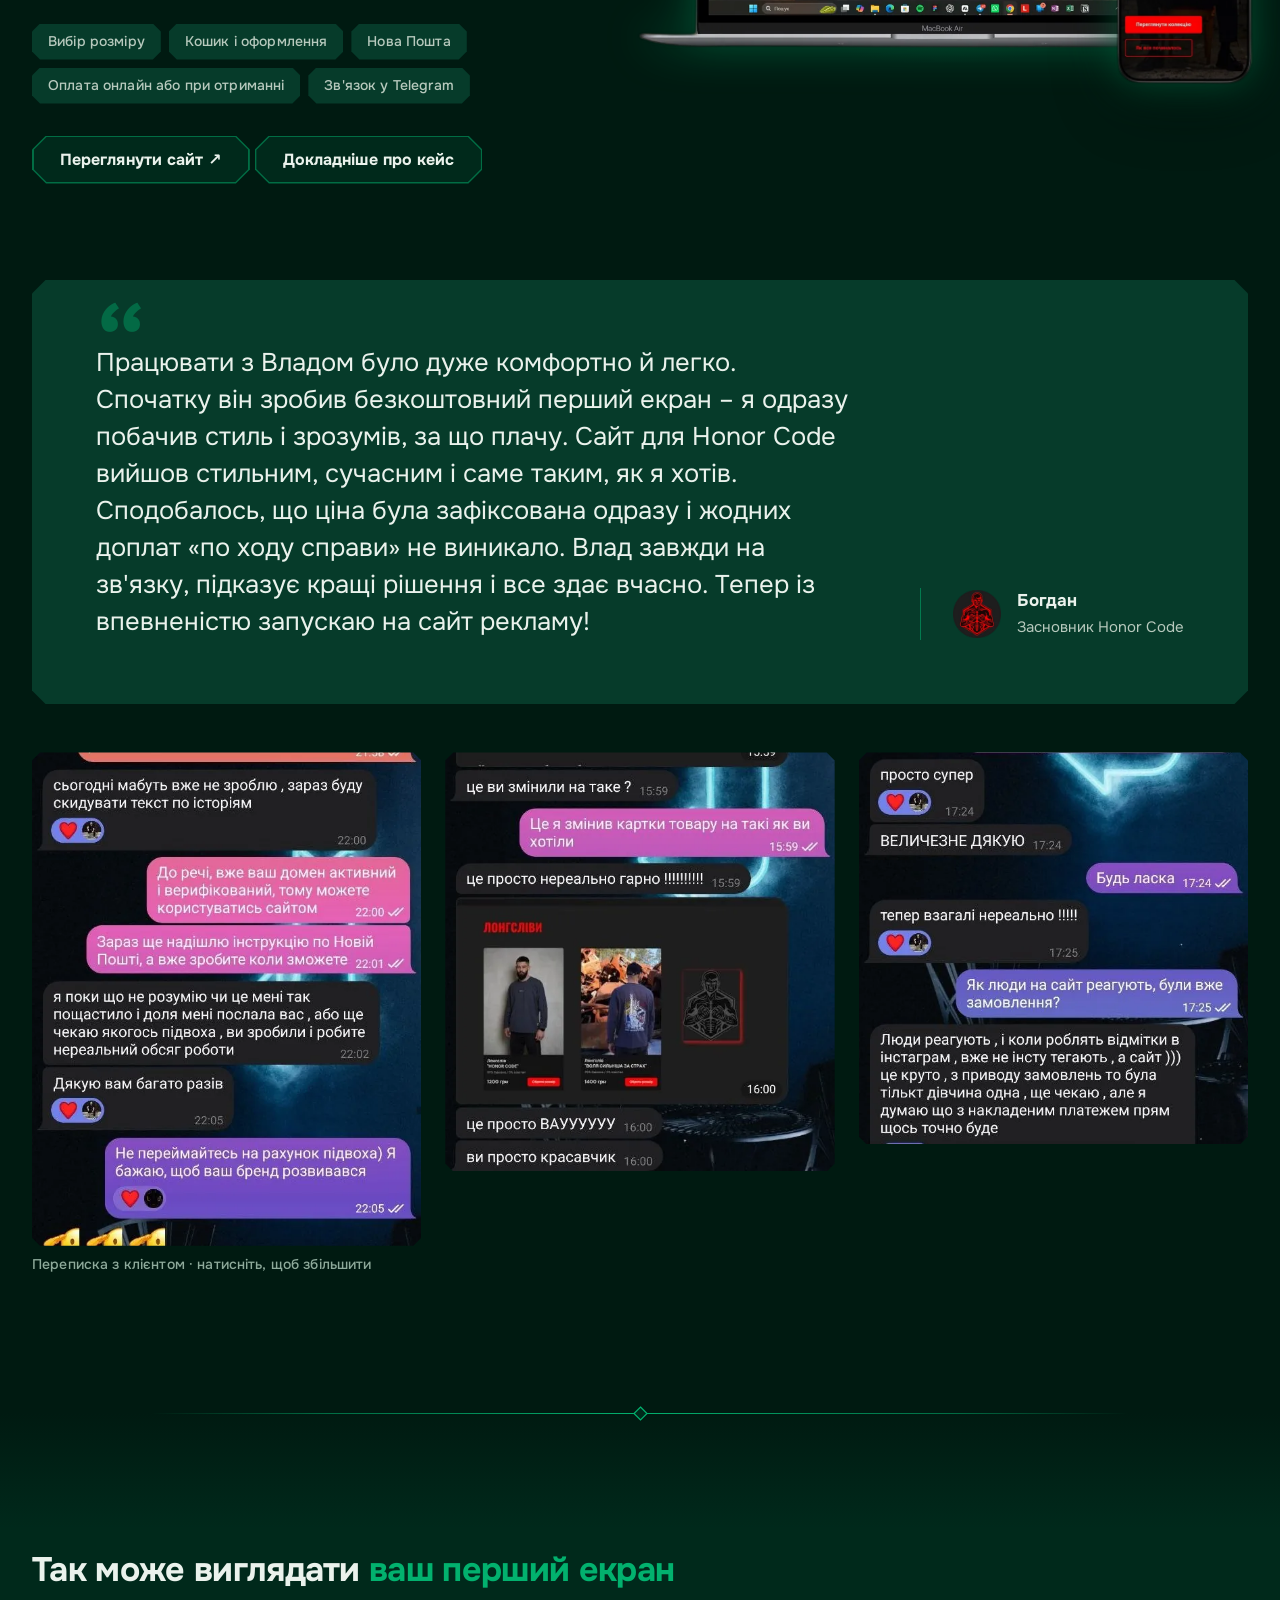
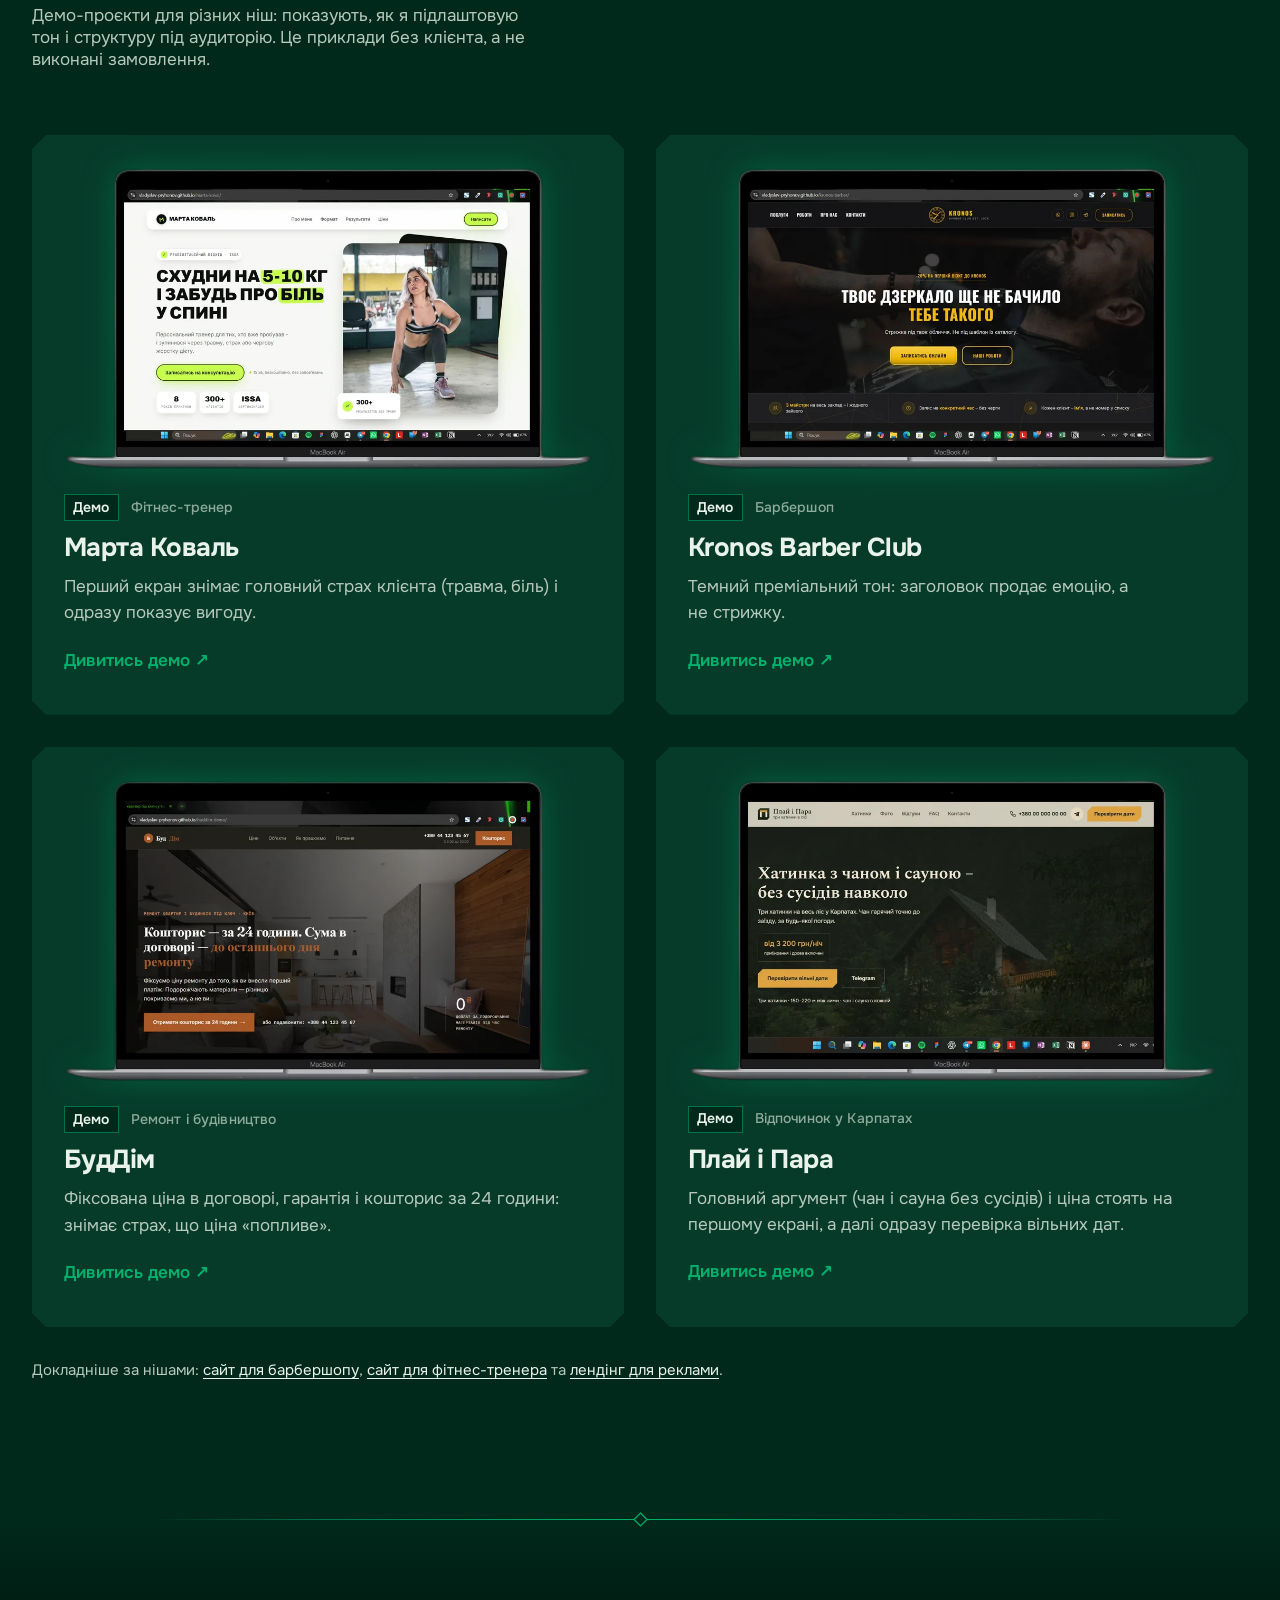
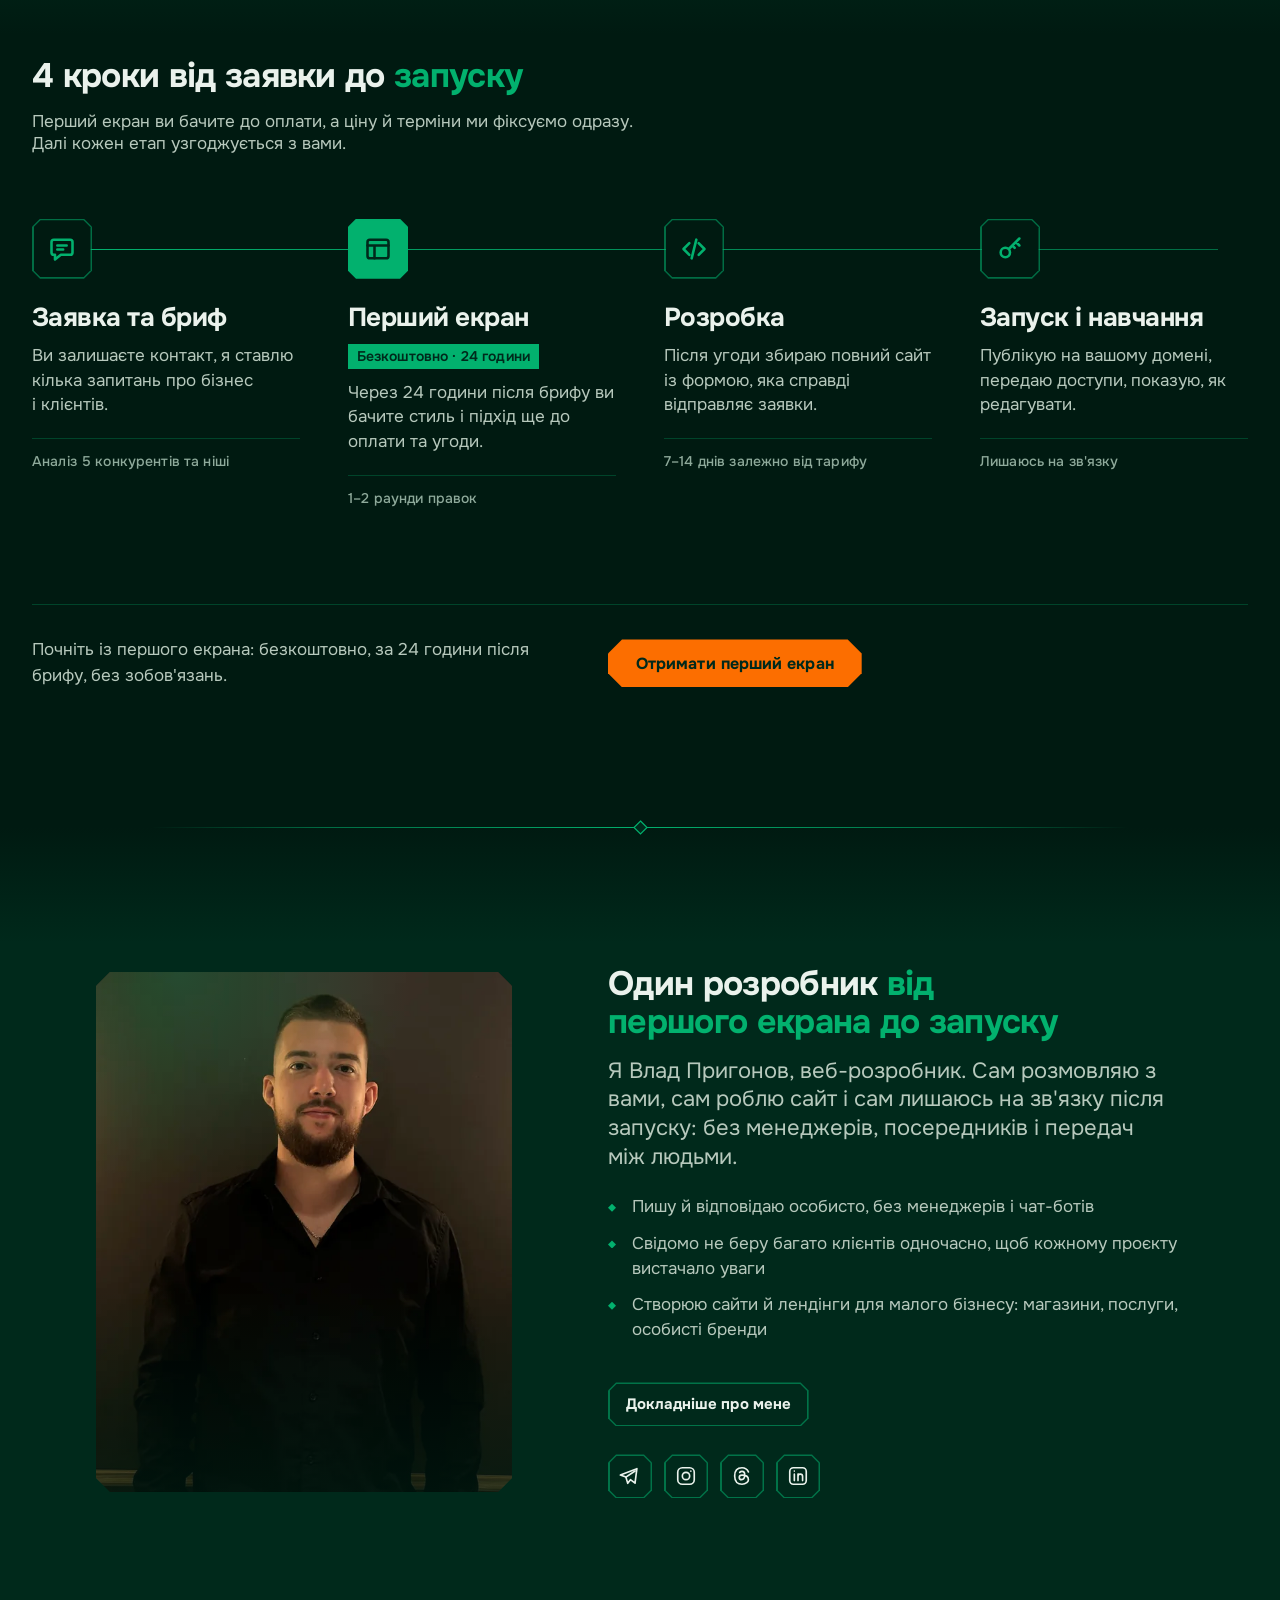
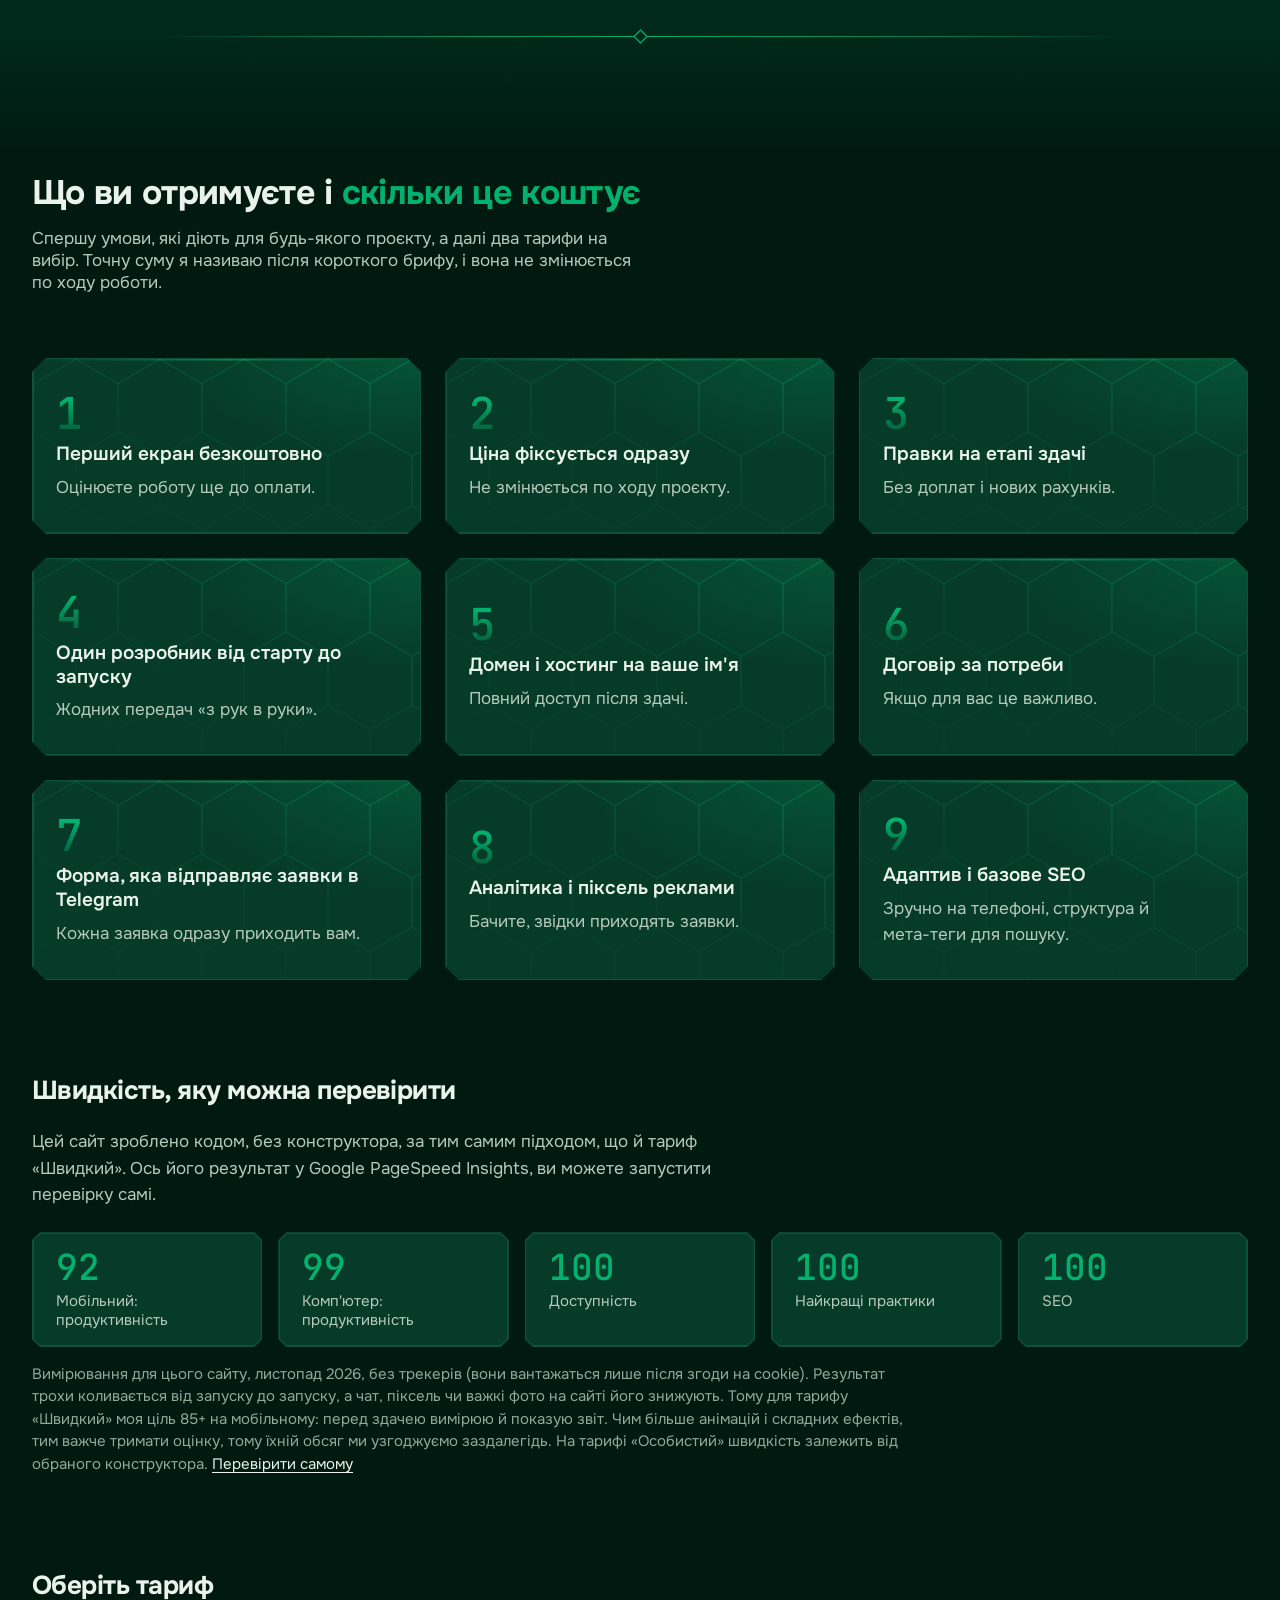
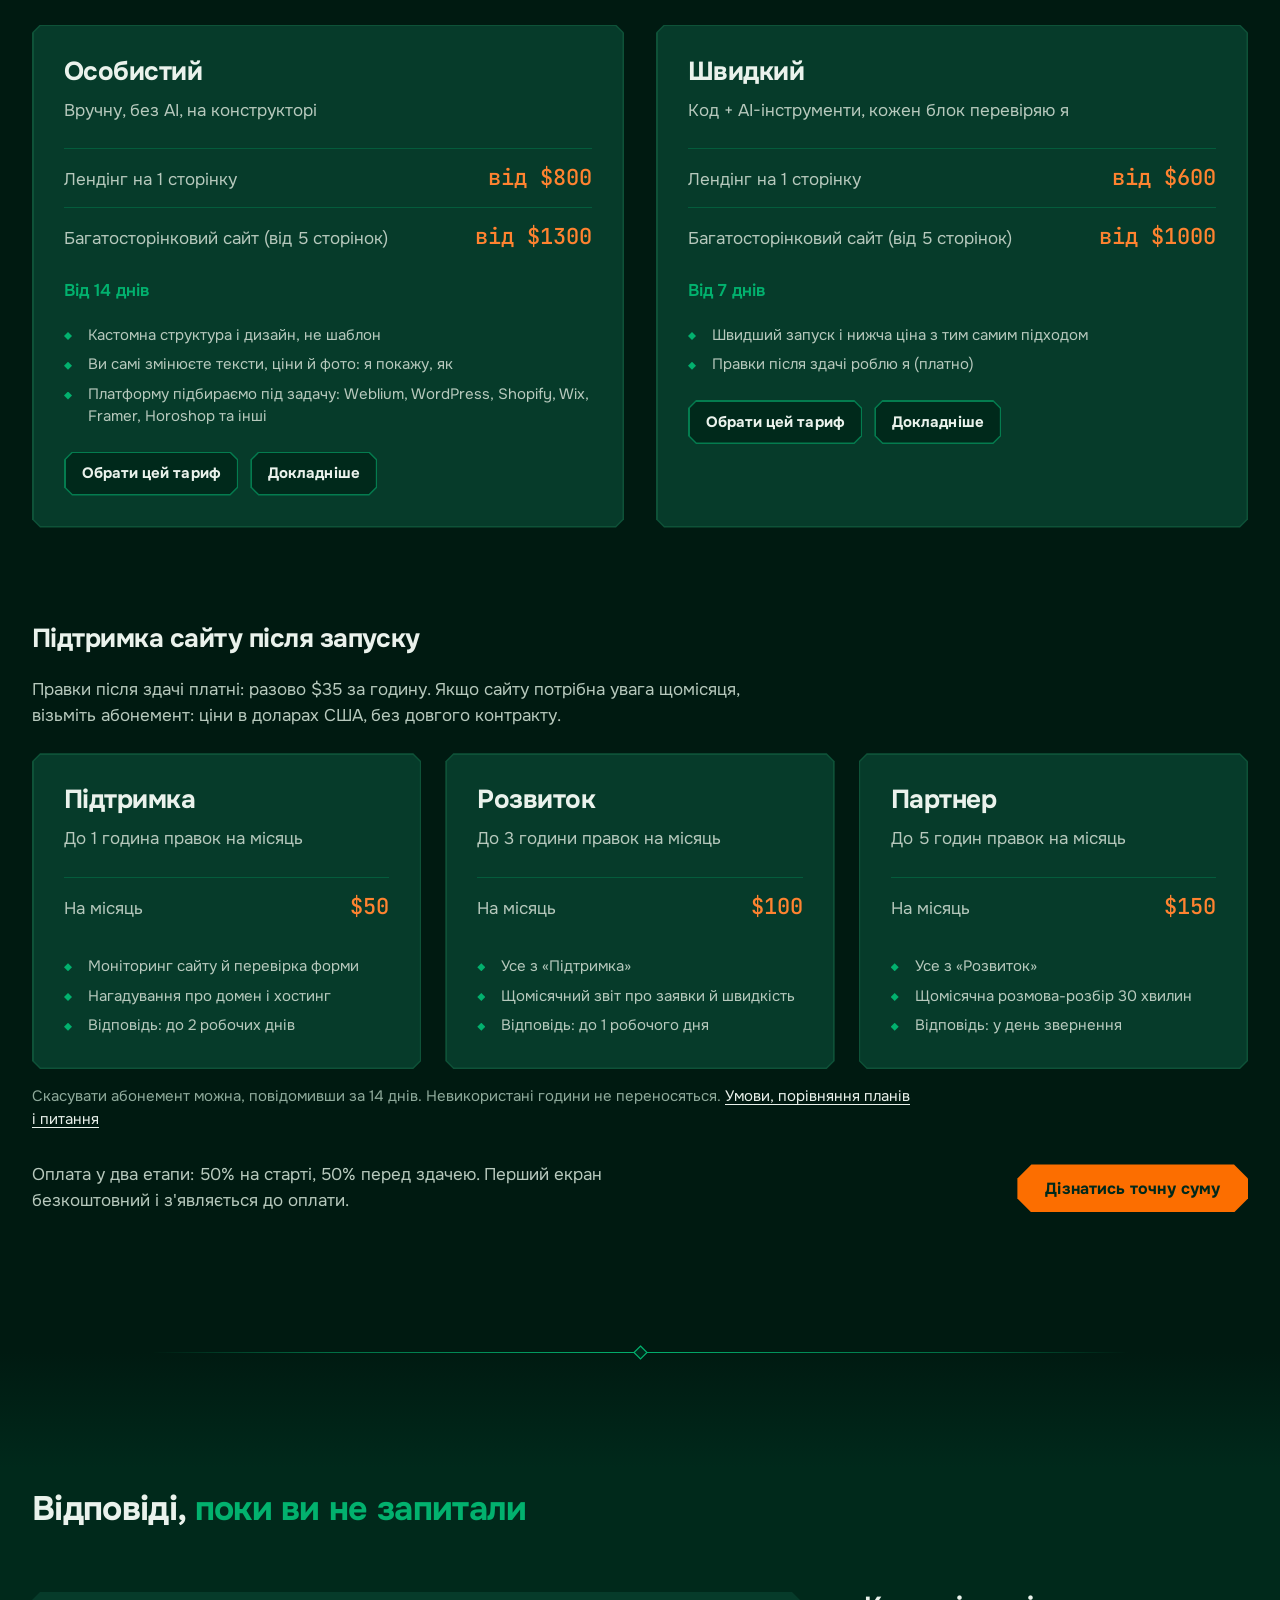
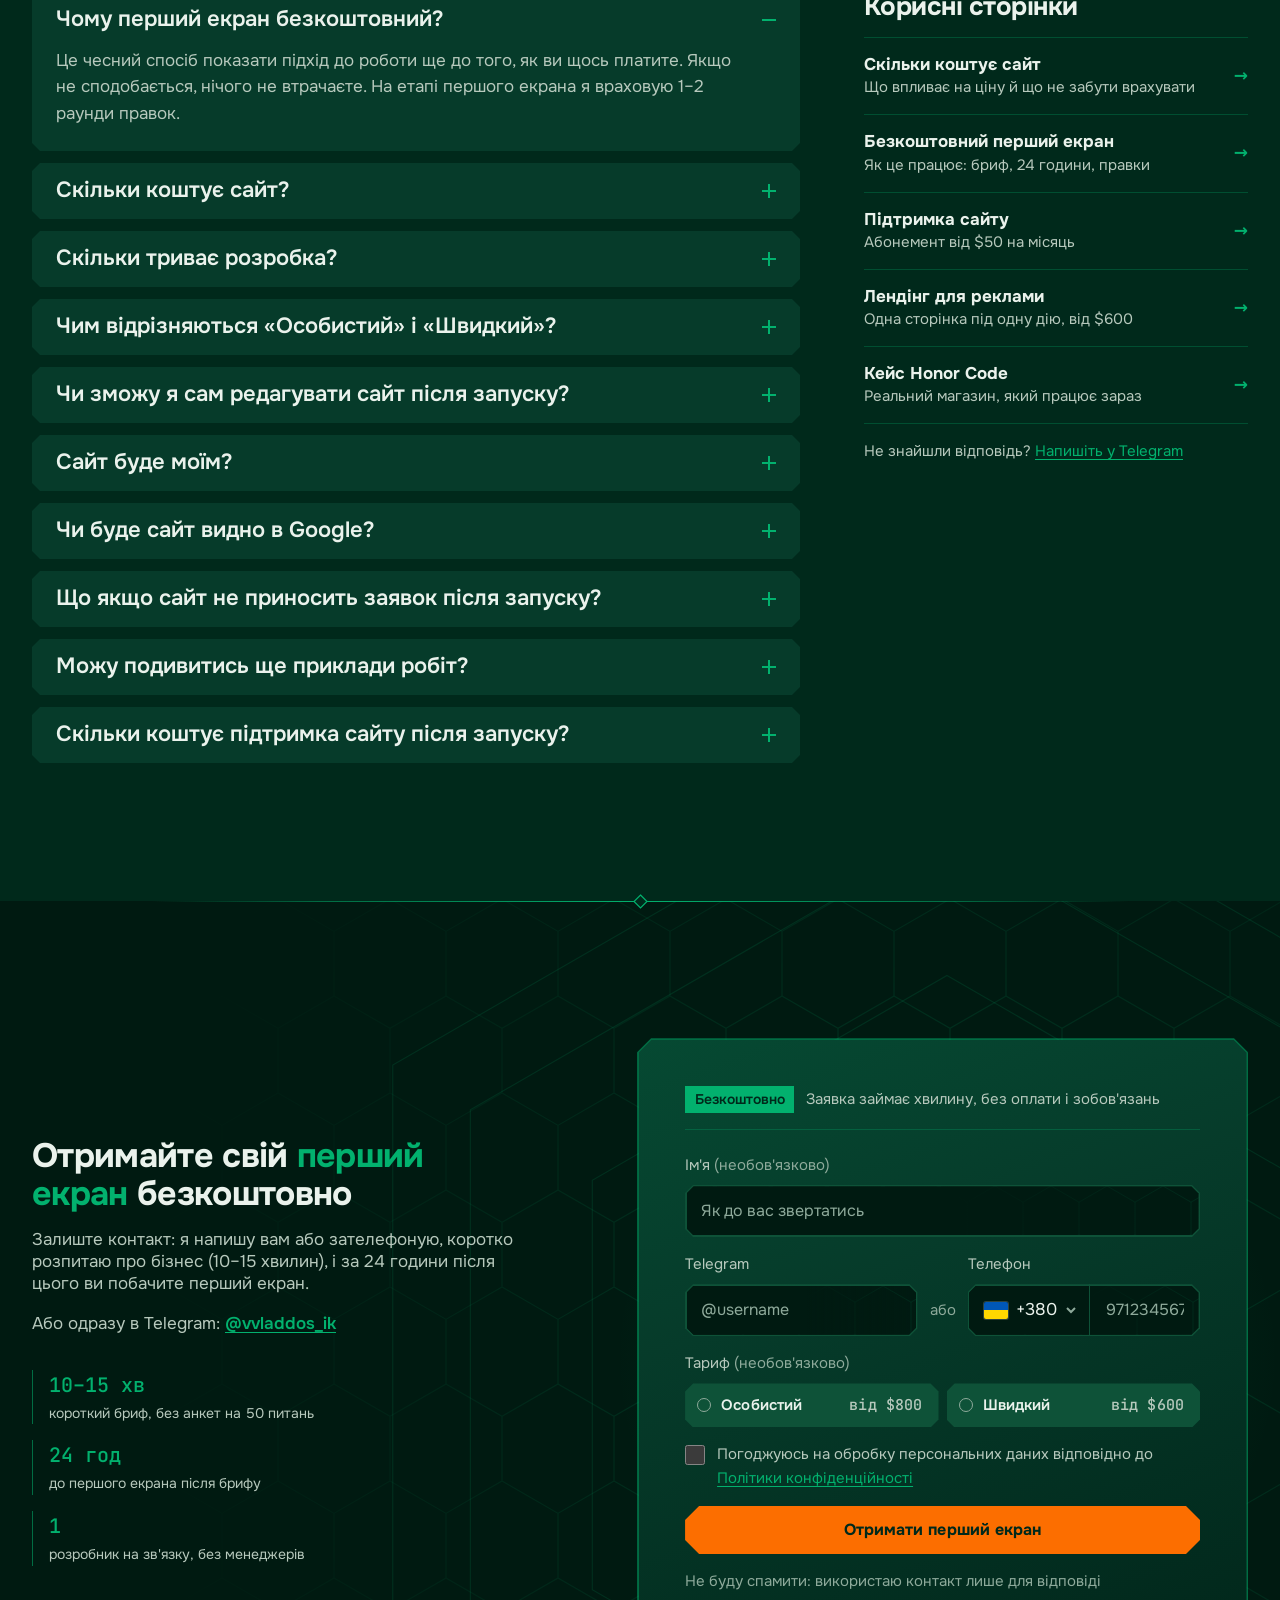
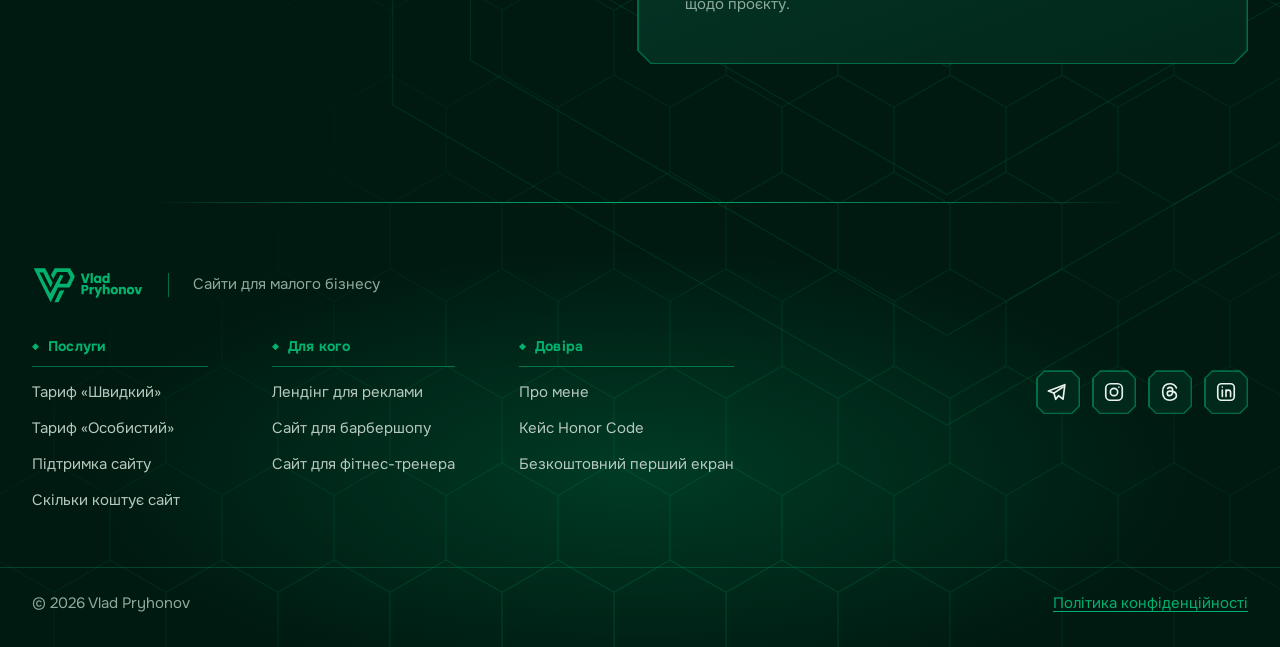
==== commit e013b144: "Fix mobile comparison tables: consistent right alignment and balanced wrapping - Stacked table cells" ====
--- a/index.html
+++ b/index.html
@@ -33,7 +33,7 @@
 <meta name="twitter:title" content="Безкоштовний перший екран вашого сайту за 24 години після брифу">
 <meta name="twitter:description" content="Створюю сайти й лендінги для малого бізнесу. Перший екран безкоштовно за 24 години, оплата після результату. Лендінг від $600, запуск від 7 днів.">
 <link rel="preload" as="font" type="font/woff2" href="fonts/onest-400-cyrillic.woff2" crossorigin>
-<link rel="stylesheet" href="css/fonts.css?v=20261121b">
+<link rel="stylesheet" href="css/fonts.css?v=20261121c">
 <link rel="preload" as="image" href="img/vlad-800.webp" imagesrcset="img/vlad-480.webp 480w, img/vlad-800.webp 800w, img/vlad-928.webp 928w" imagesizes="(min-width: 960px) 720px, 92vw" fetchpriority="high">
 
 <script>
@@ -45,14 +45,14 @@
   /* Якщо js/case.js не завантажився – блоки, що з'являються при прокрутці, показуються через 6 с */
   setTimeout(function () { document.documentElement.classList.add('reveal-fallback'); }, 6000);
 </script>
-<link rel="stylesheet" href="css/tokens.css?v=20261121b">
-<link rel="stylesheet" href="css/base.css?v=20261121b">
-<link rel="stylesheet" href="css/components.css?v=20261121b">
-<link rel="stylesheet" href="css/header.css?v=20261121b">
-<link rel="stylesheet" href="css/hero.css?v=20261121b">
-<link rel="stylesheet" href="css/case.css?v=20261121b">
-<link rel="stylesheet" href="css/process.css?v=20261121b">
-<link rel="stylesheet" href="css/sections.css?v=20261121b">
+<link rel="stylesheet" href="css/tokens.css?v=20261121c">
+<link rel="stylesheet" href="css/base.css?v=20261121c">
+<link rel="stylesheet" href="css/components.css?v=20261121c">
+<link rel="stylesheet" href="css/header.css?v=20261121c">
+<link rel="stylesheet" href="css/hero.css?v=20261121c">
+<link rel="stylesheet" href="css/case.css?v=20261121c">
+<link rel="stylesheet" href="css/process.css?v=20261121c">
+<link rel="stylesheet" href="css/sections.css?v=20261121c">
 <script type="application/ld+json">
 {
   "@context": "https://schema.org",
@@ -898,10 +898,10 @@
 
 
 <script src="js/vendor/gsap.min.js" defer></script>
-<script src="js/queue.js?v=20261121b" defer></script>
-<script src="js/hero.js?v=20261121b" defer></script>
-<script src="js/case.js?v=20261121b" defer></script>
-<script src="js/site.js?v=20261121b" defer></script>
+<script src="js/queue.js?v=20261121c" defer></script>
+<script src="js/hero.js?v=20261121c" defer></script>
+<script src="js/case.js?v=20261121c" defer></script>
+<script src="js/site.js?v=20261121c" defer></script>
 
 <dialog class="lightbox" id="lightbox" aria-label="Скрін переписки">
   <button class="lightbox__close" type="button" aria-label="Закрити">&times;</button>
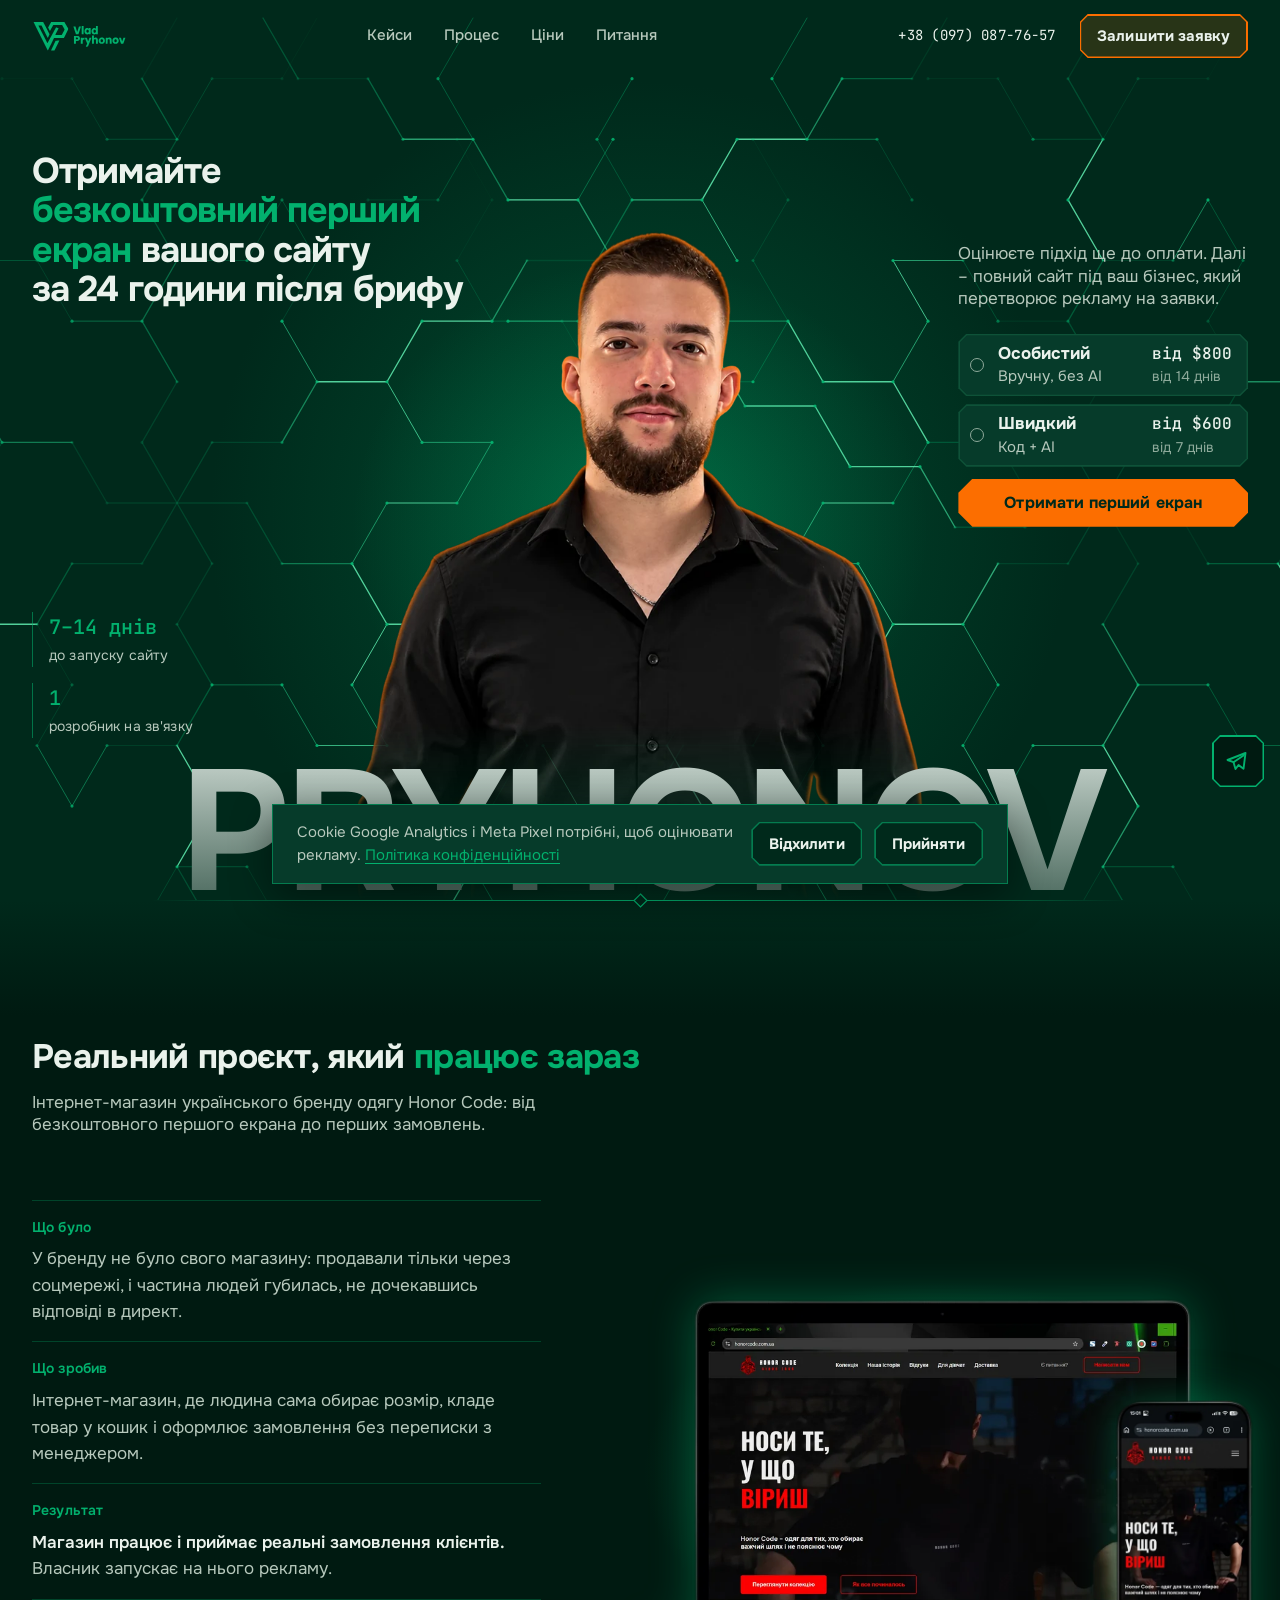
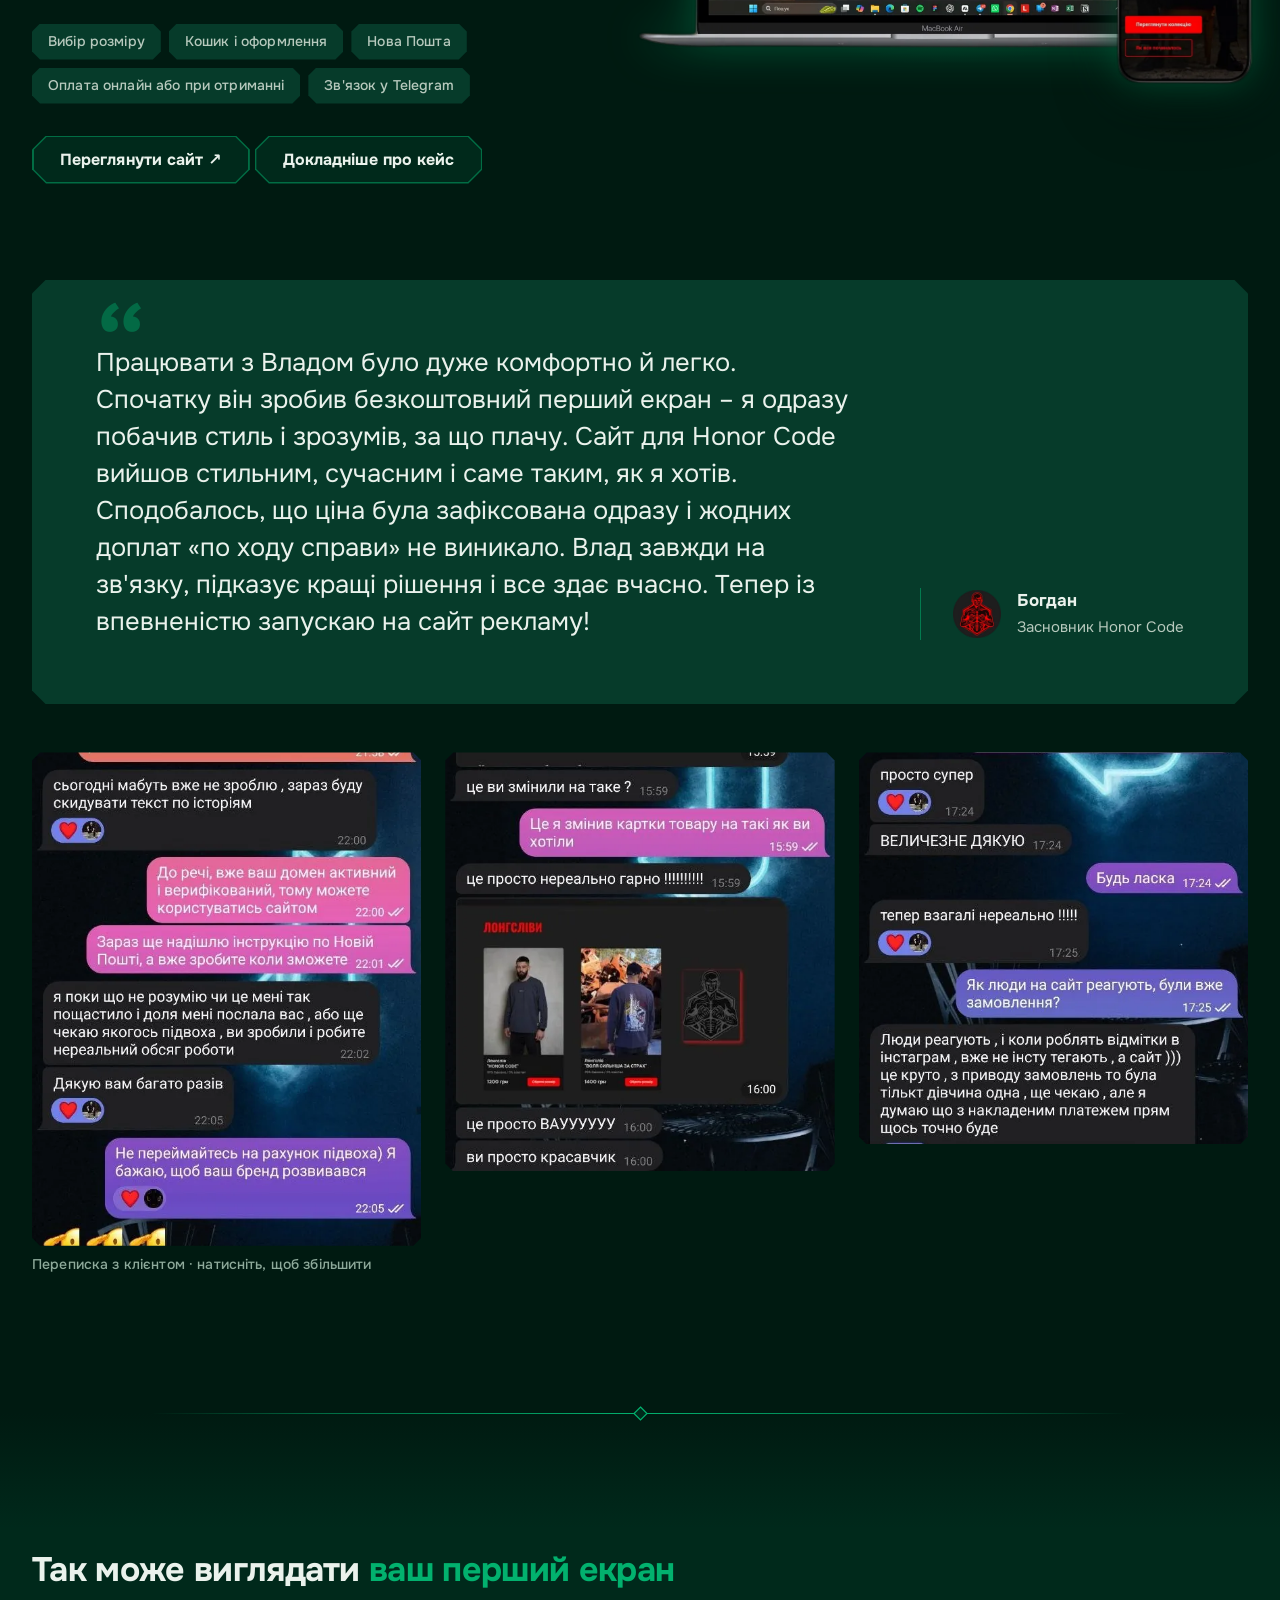
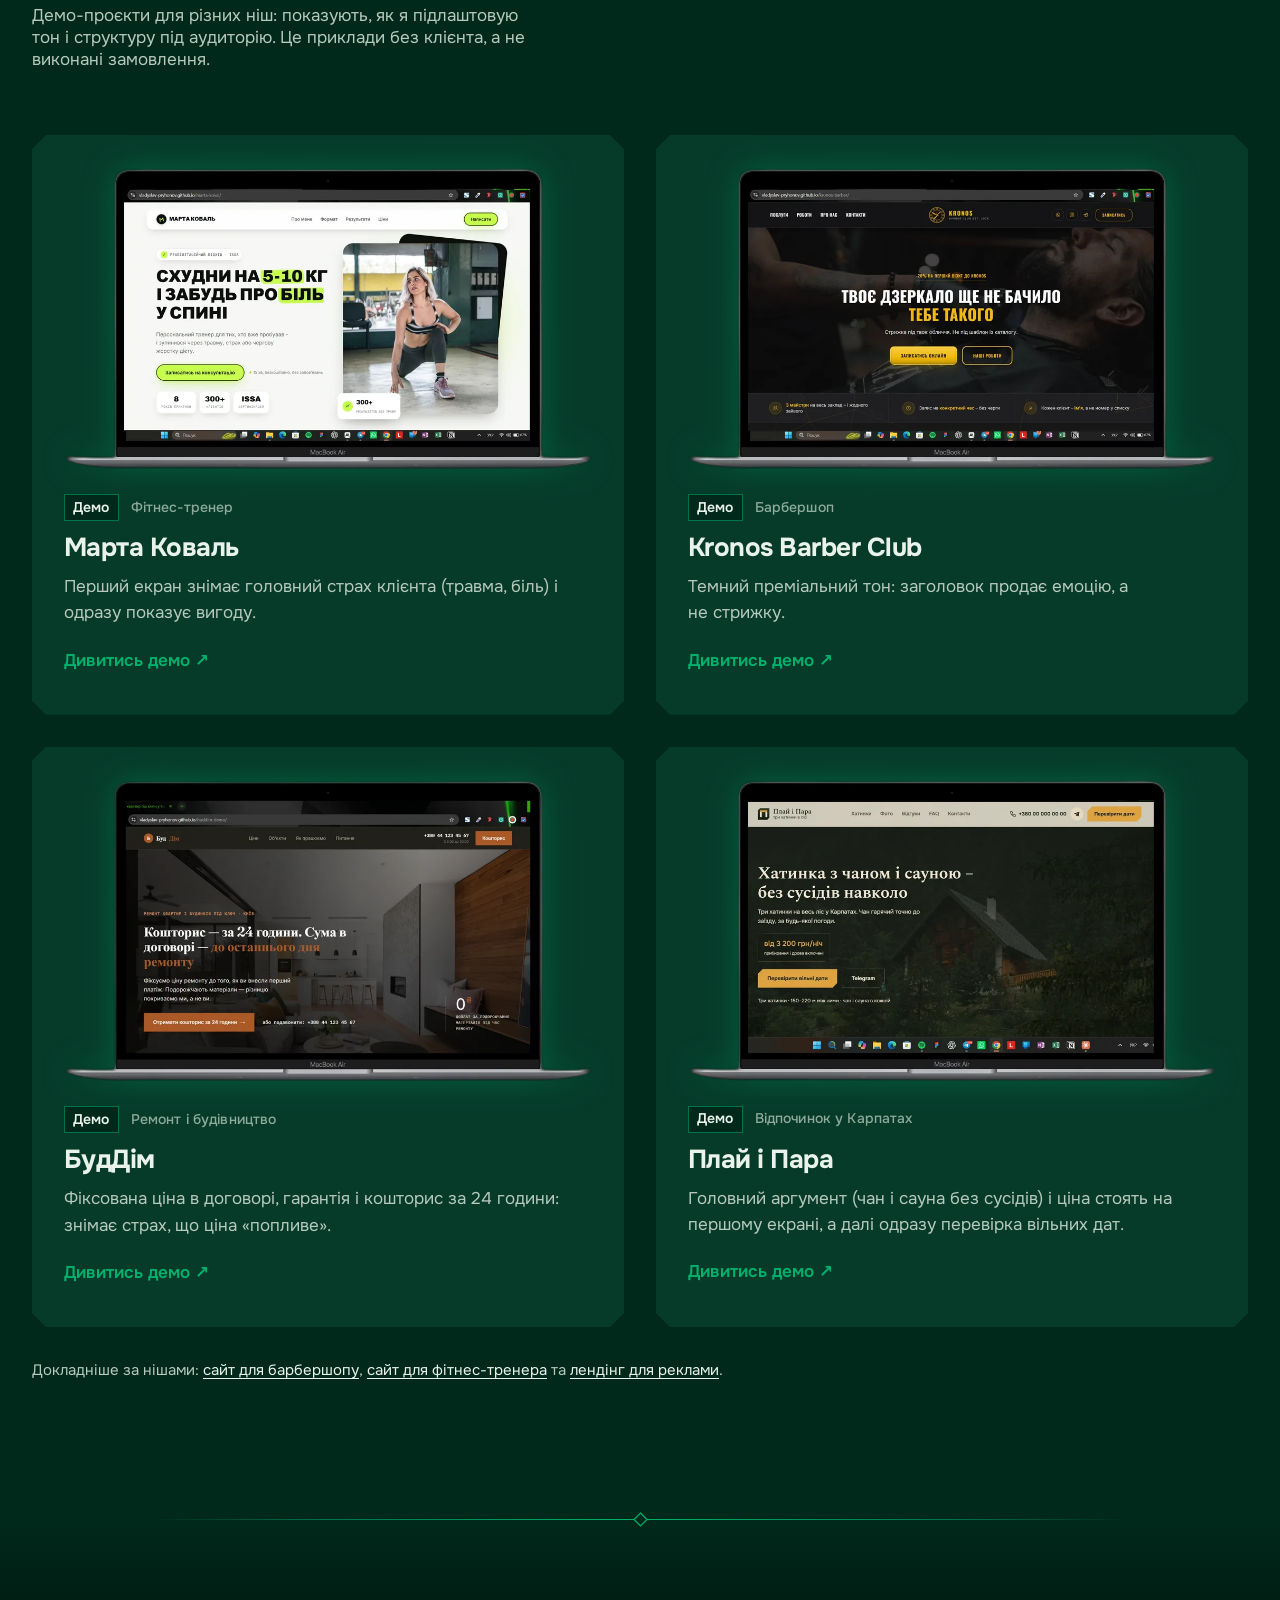
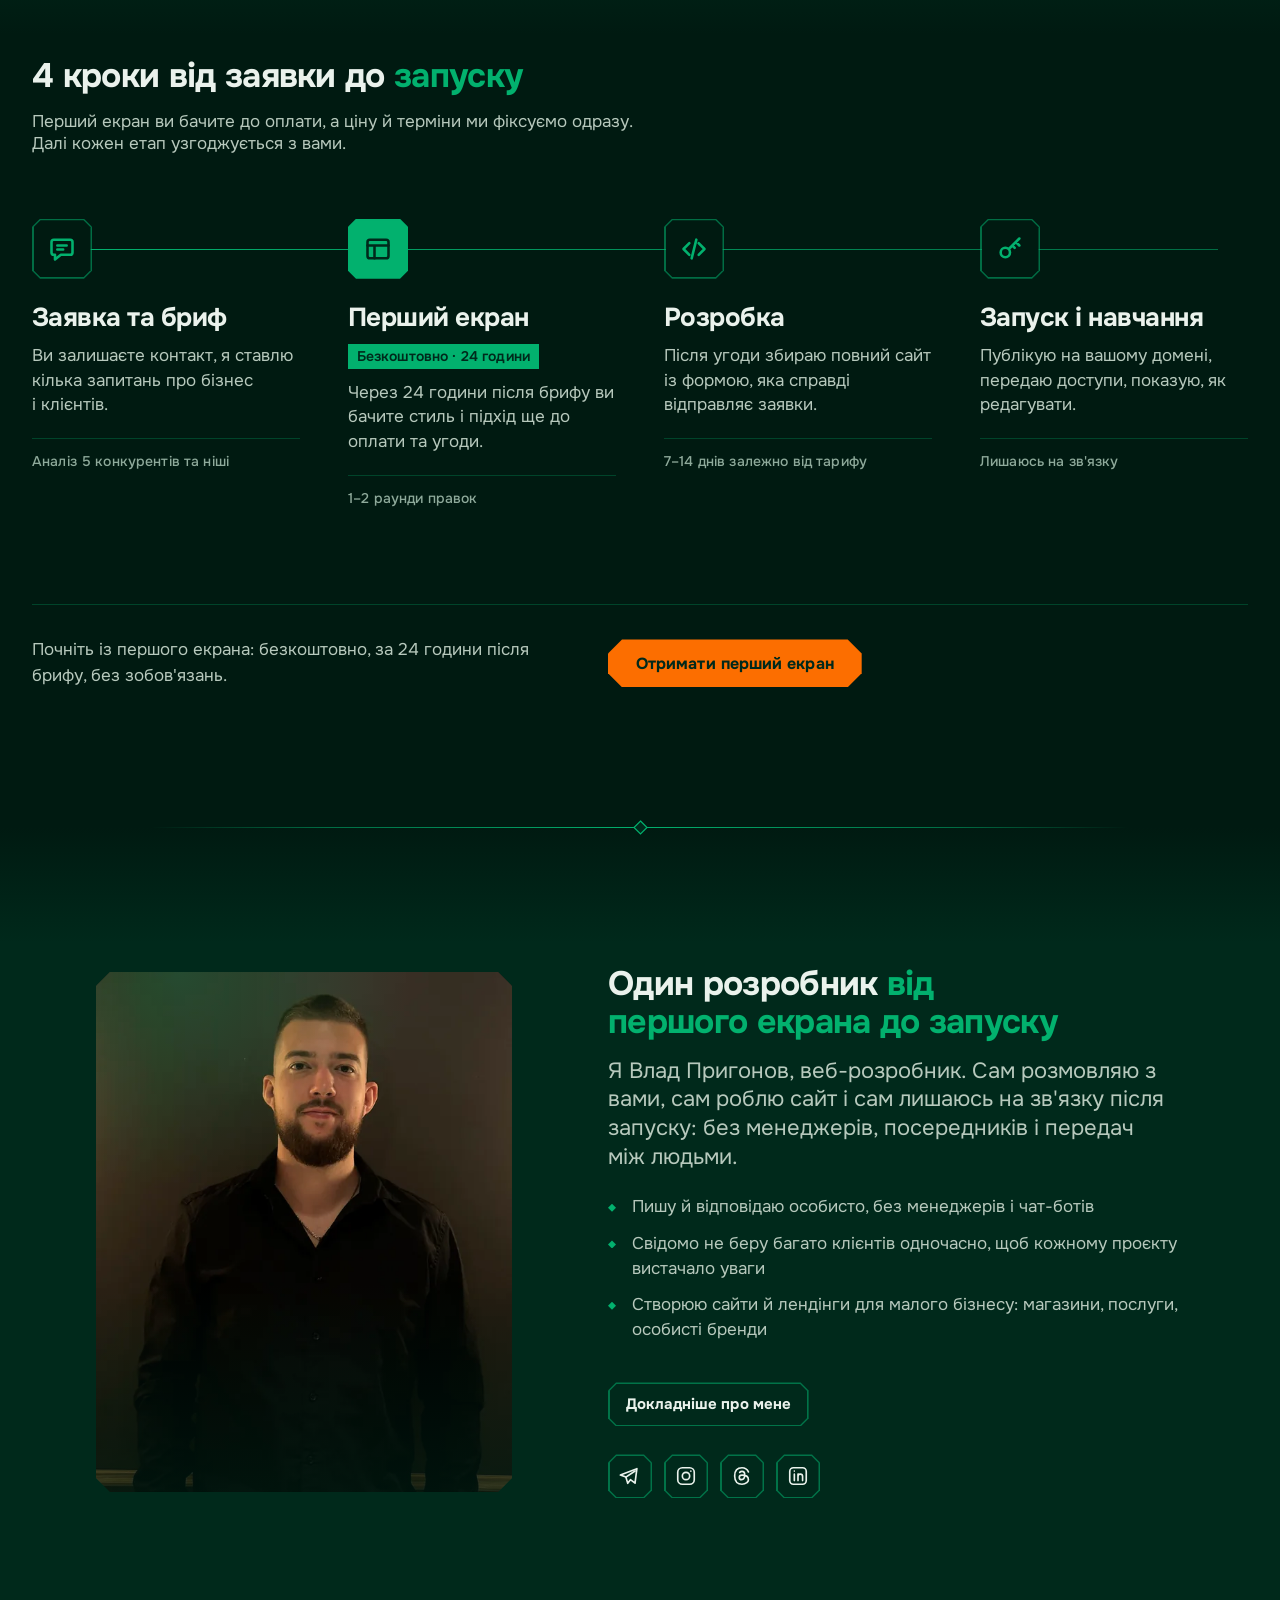
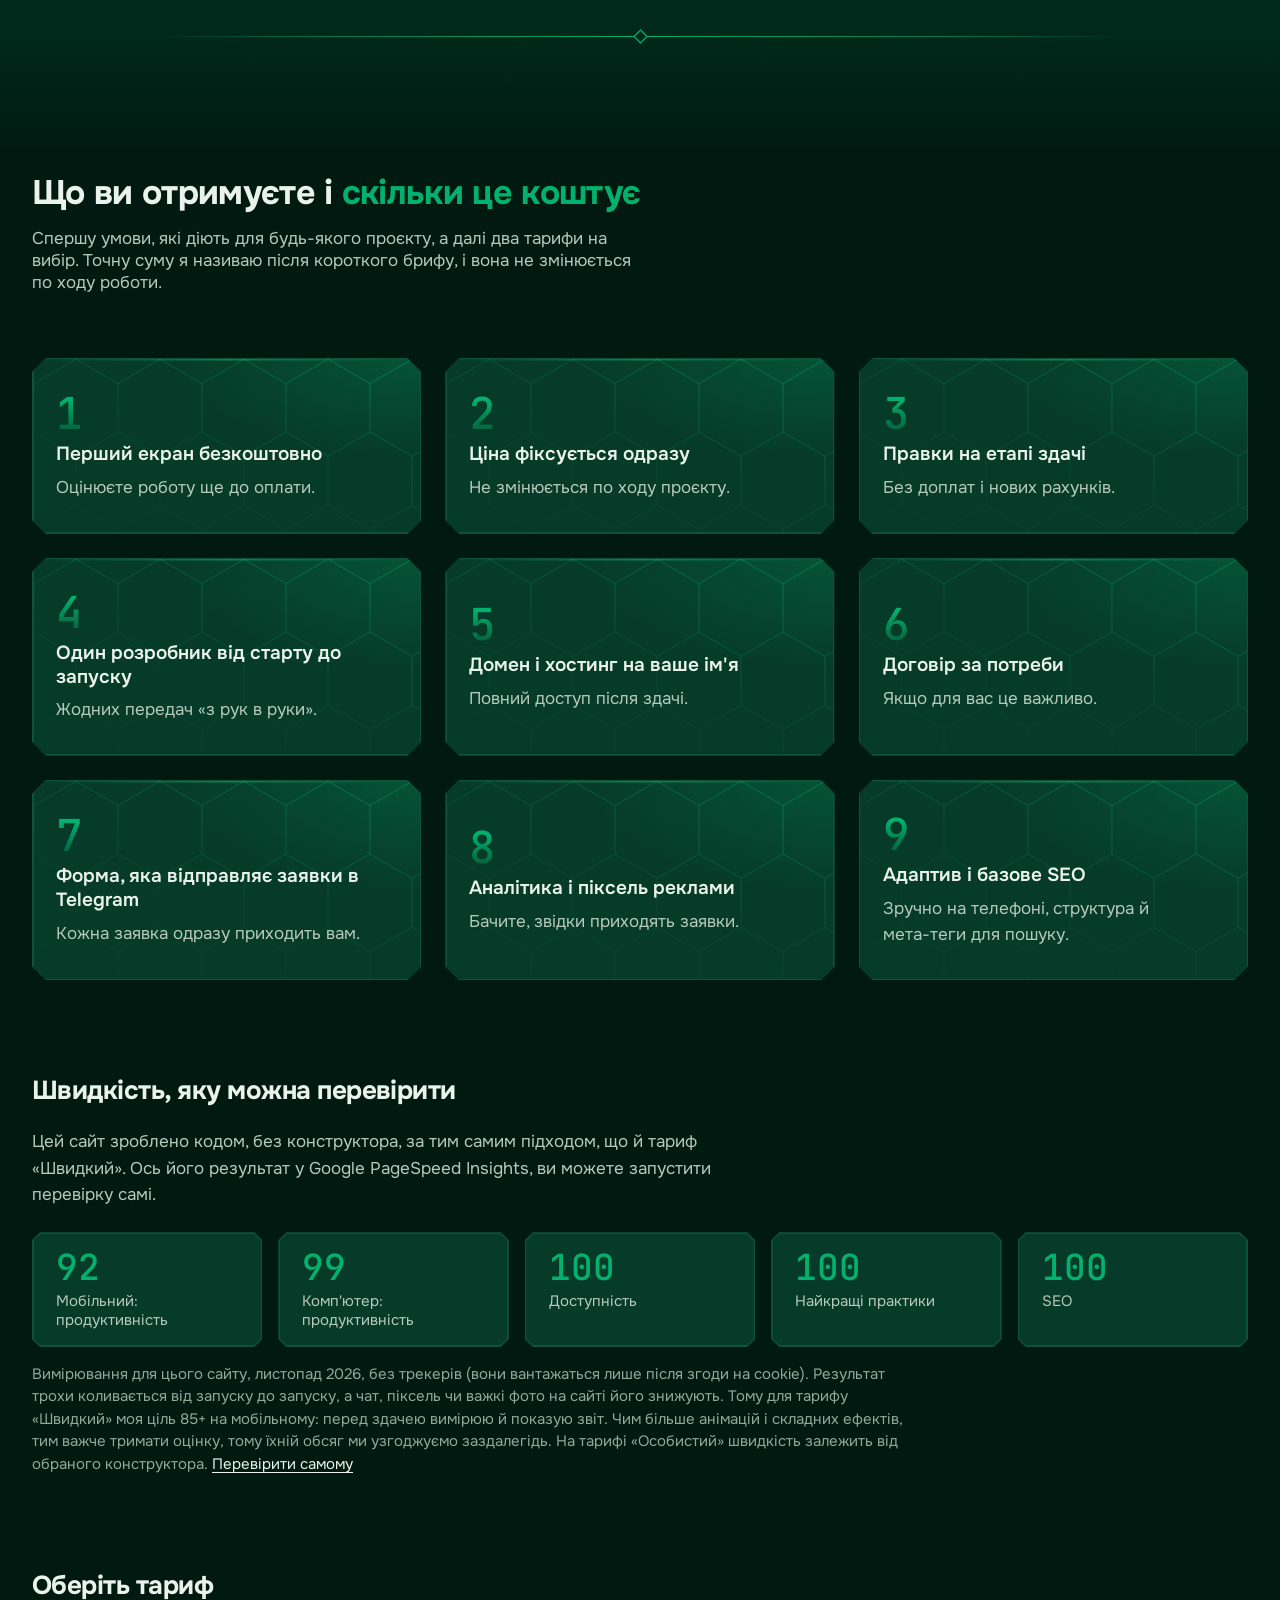
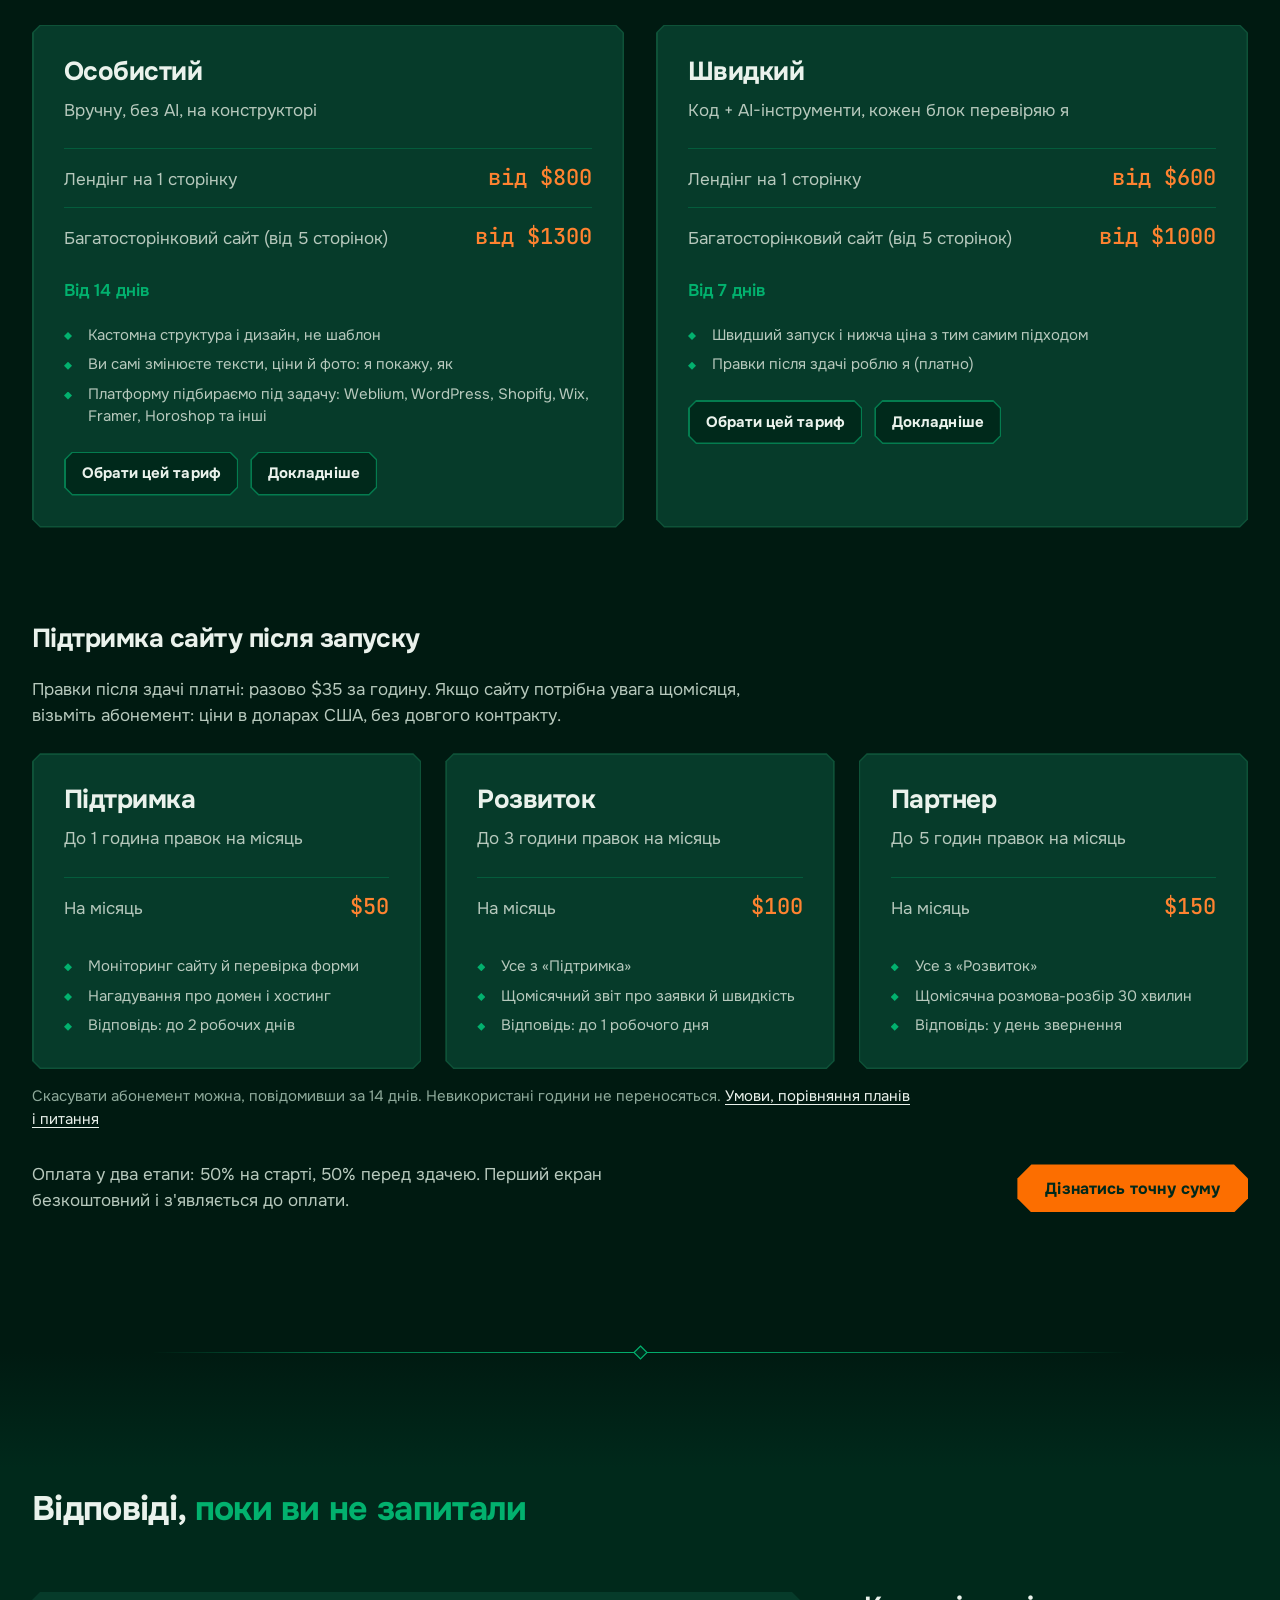
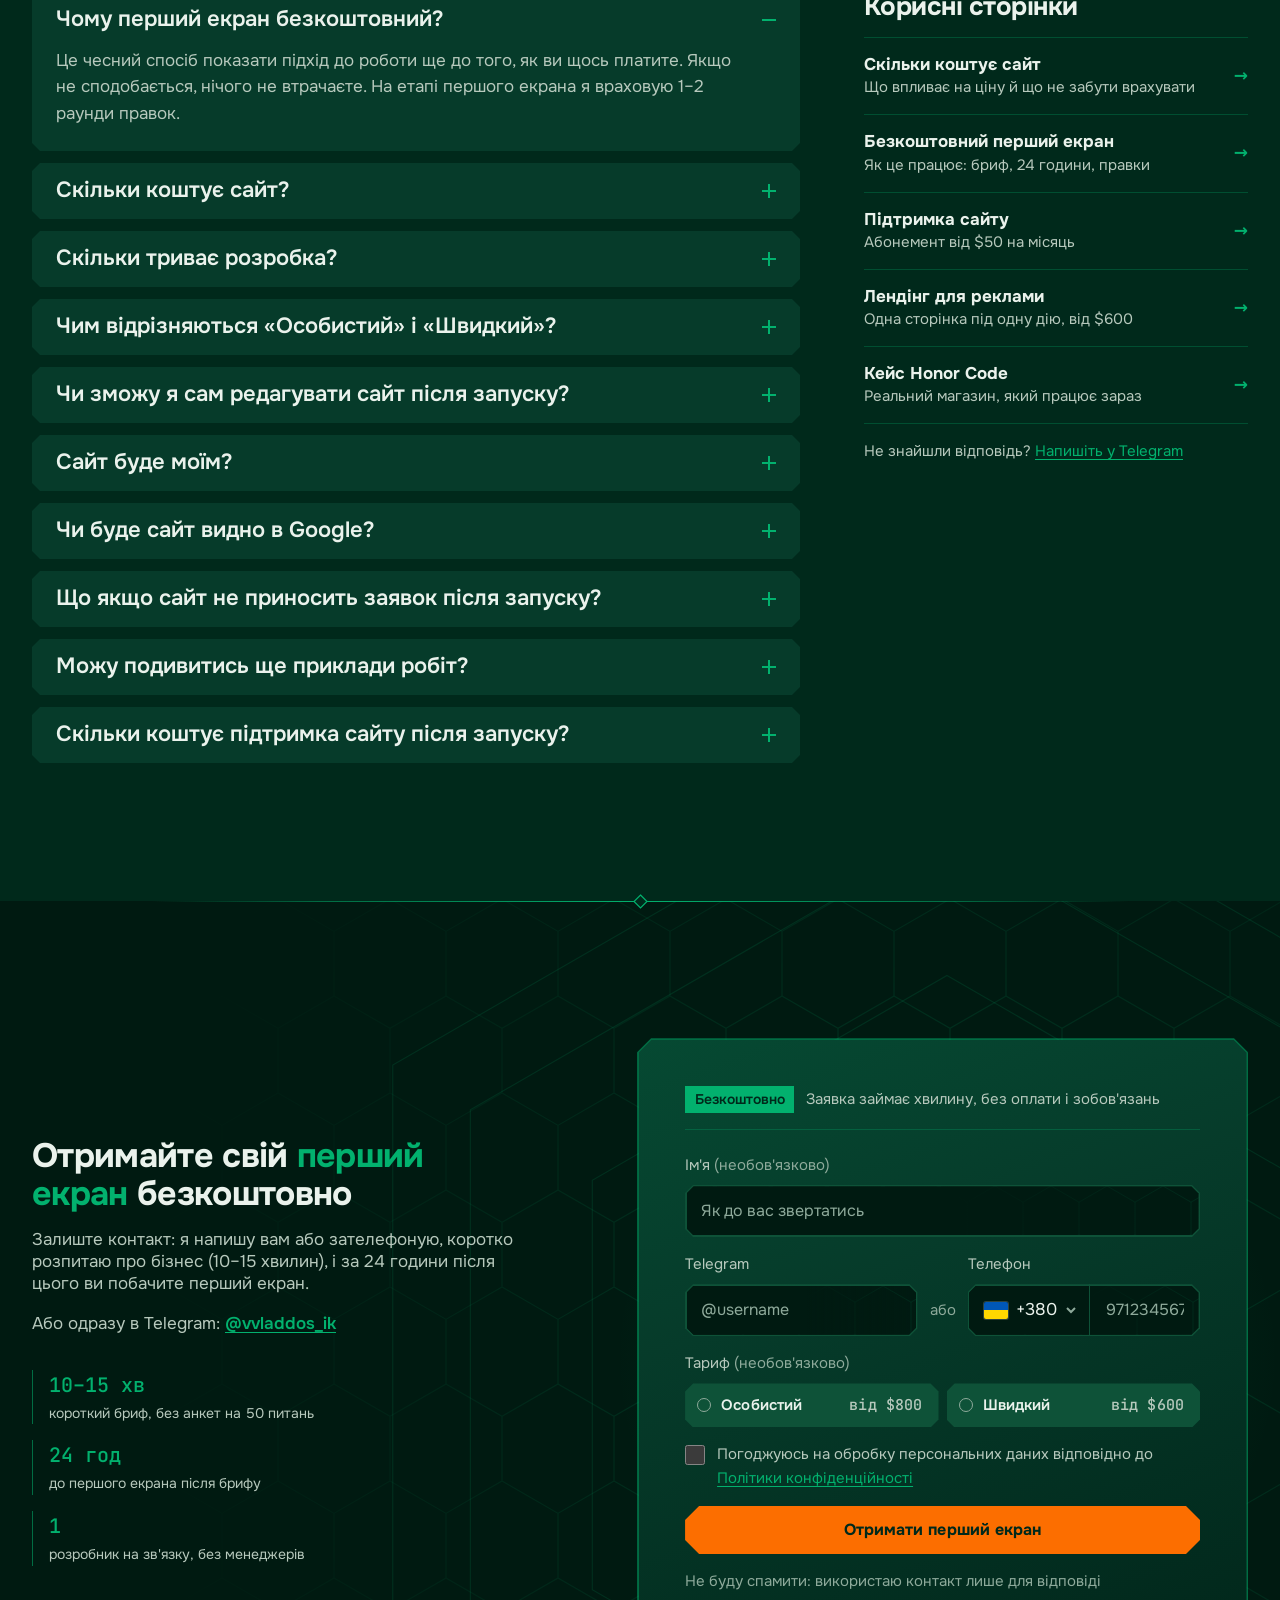
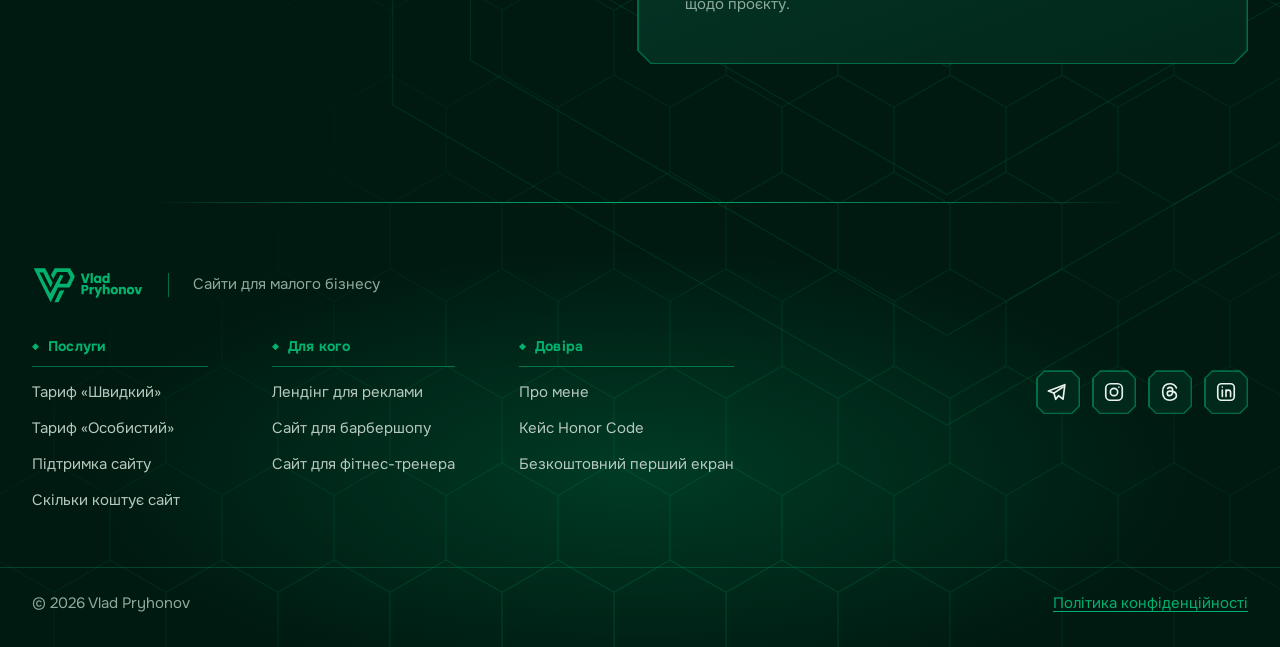
==== commit 1263fbed: "Update social links: new Instagram and Threads profile (vlad.pryhonov) - Footer links, JSON-LD sameA" ====
--- a/index.html
+++ b/index.html
@@ -89,8 +89,8 @@
       ],
       "sameAs": [
         "https://t.me/vvladdos_ik",
-        "https://www.instagram.com/vvladdos.ik/",
-        "https://www.threads.com/@vvladdos.ik",
+        "https://www.instagram.com/vlad.pryhonov/",
+        "https://www.threads.com/@vlad.pryhonov",
         "https://www.linkedin.com/in/vlad-prigonov/"
       ],
       "worksFor": {
@@ -118,8 +118,8 @@
       },
       "sameAs": [
         "https://t.me/vvladdos_ik",
-        "https://www.instagram.com/vvladdos.ik/",
-        "https://www.threads.com/@vvladdos.ik",
+        "https://www.instagram.com/vlad.pryhonov/",
+        "https://www.threads.com/@vlad.pryhonov",
         "https://www.linkedin.com/in/vlad-prigonov/"
       ],
       "contactPoint": {
@@ -540,8 +540,8 @@
         <p class="about__more"><a class="btn btn--ghost btn--sm" href="pro-mene/" data-track="about_more">Докладніше про мене</a></p>
         <ul class="social" aria-label="Де мене знайти">
           <li><a href="https://t.me/vvladdos_ik" target="_blank" rel="noopener" aria-label="Telegram" data-track="telegram_click"><svg viewBox="0 0 24 24" aria-hidden="true"><path d="M19.5 4L1.5 11l6 2.2L9.5 20l3-4 5 3.8z"/><path d="M7.5 13.2L17.5 6.5"/></svg></a></li>
-          <li><a href="https://www.instagram.com/vvladdos.ik/" target="_blank" rel="noopener" aria-label="Instagram"><svg viewBox="0 0 24 24" aria-hidden="true"><rect x="3" y="3" width="18" height="18" rx="5"/><circle cx="12" cy="12" r="4"/><circle cx="17.3" cy="6.7" r=".9" fill="currentColor" stroke="none"/></svg></a></li>
-          <li><a href="https://www.threads.com/@vvladdos.ik" target="_blank" rel="noopener" aria-label="Threads"><svg viewBox="0 0 24 24" aria-hidden="true"><path d="M19 7.5c-1.333-3-3.667-4.5-7-4.5-5 0-8 2.5-8 9s3.5 9 8 9 7-3 7-5-1-5-7-5c-2.5 0-3 1.25-3 2.5 0 1.5 1 2.5 2.5 2.5 2.5 0 3.5-1.5 3.5-5s-2-4-3-4-1.833.333-2.5 1"/></svg></a></li>
+          <li><a href="https://www.instagram.com/vlad.pryhonov/" target="_blank" rel="noopener" aria-label="Instagram"><svg viewBox="0 0 24 24" aria-hidden="true"><rect x="3" y="3" width="18" height="18" rx="5"/><circle cx="12" cy="12" r="4"/><circle cx="17.3" cy="6.7" r=".9" fill="currentColor" stroke="none"/></svg></a></li>
+          <li><a href="https://www.threads.com/@vlad.pryhonov" target="_blank" rel="noopener" aria-label="Threads"><svg viewBox="0 0 24 24" aria-hidden="true"><path d="M19 7.5c-1.333-3-3.667-4.5-7-4.5-5 0-8 2.5-8 9s3.5 9 8 9 7-3 7-5-1-5-7-5c-2.5 0-3 1.25-3 2.5 0 1.5 1 2.5 2.5 2.5 2.5 0 3.5-1.5 3.5-5s-2-4-3-4-1.833.333-2.5 1"/></svg></a></li>
           <li><a href="https://www.linkedin.com/in/vlad-prigonov/?locale=uk" target="_blank" rel="noopener" aria-label="LinkedIn"><svg viewBox="0 0 24 24" aria-hidden="true"><rect x="3" y="3" width="18" height="18" rx="4"/><path d="M8 10v7M8 6.6v.01M12 17v-4.5a2.5 2.5 0 015 0V17M12 10v7"/></svg></a></li>
         </ul>
       </div>
@@ -870,8 +870,8 @@
     </div>
     <ul class="social" aria-label="Де мене знайти">
       <li><a href="https://t.me/vvladdos_ik" target="_blank" rel="noopener" aria-label="Telegram" data-track="telegram_click"><svg viewBox="0 0 24 24" aria-hidden="true"><path d="M19.5 4L1.5 11l6 2.2L9.5 20l3-4 5 3.8z"/><path d="M7.5 13.2L17.5 6.5"/></svg></a></li>
-      <li><a href="https://www.instagram.com/vvladdos.ik/" target="_blank" rel="noopener" aria-label="Instagram"><svg viewBox="0 0 24 24" aria-hidden="true"><rect x="3" y="3" width="18" height="18" rx="5"/><circle cx="12" cy="12" r="4"/><circle cx="17.3" cy="6.7" r=".9" fill="currentColor" stroke="none"/></svg></a></li>
-      <li><a href="https://www.threads.com/@vvladdos.ik" target="_blank" rel="noopener" aria-label="Threads"><svg viewBox="0 0 24 24" aria-hidden="true"><path d="M19 7.5c-1.333-3-3.667-4.5-7-4.5-5 0-8 2.5-8 9s3.5 9 8 9 7-3 7-5-1-5-7-5c-2.5 0-3 1.25-3 2.5 0 1.5 1 2.5 2.5 2.5 2.5 0 3.5-1.5 3.5-5s-2-4-3-4-1.833.333-2.5 1"/></svg></a></li>
+      <li><a href="https://www.instagram.com/vlad.pryhonov/" target="_blank" rel="noopener" aria-label="Instagram"><svg viewBox="0 0 24 24" aria-hidden="true"><rect x="3" y="3" width="18" height="18" rx="5"/><circle cx="12" cy="12" r="4"/><circle cx="17.3" cy="6.7" r=".9" fill="currentColor" stroke="none"/></svg></a></li>
+      <li><a href="https://www.threads.com/@vlad.pryhonov" target="_blank" rel="noopener" aria-label="Threads"><svg viewBox="0 0 24 24" aria-hidden="true"><path d="M19 7.5c-1.333-3-3.667-4.5-7-4.5-5 0-8 2.5-8 9s3.5 9 8 9 7-3 7-5-1-5-7-5c-2.5 0-3 1.25-3 2.5 0 1.5 1 2.5 2.5 2.5 2.5 0 3.5-1.5 3.5-5s-2-4-3-4-1.833.333-2.5 1"/></svg></a></li>
       <li><a href="https://www.linkedin.com/in/vlad-prigonov/?locale=uk" target="_blank" rel="noopener" aria-label="LinkedIn"><svg viewBox="0 0 24 24" aria-hidden="true"><rect x="3" y="3" width="18" height="18" rx="4"/><path d="M8 10v7M8 6.6v.01M12 17v-4.5a2.5 2.5 0 015 0V17M12 10v7"/></svg></a></li>
     </ul>
   </div>
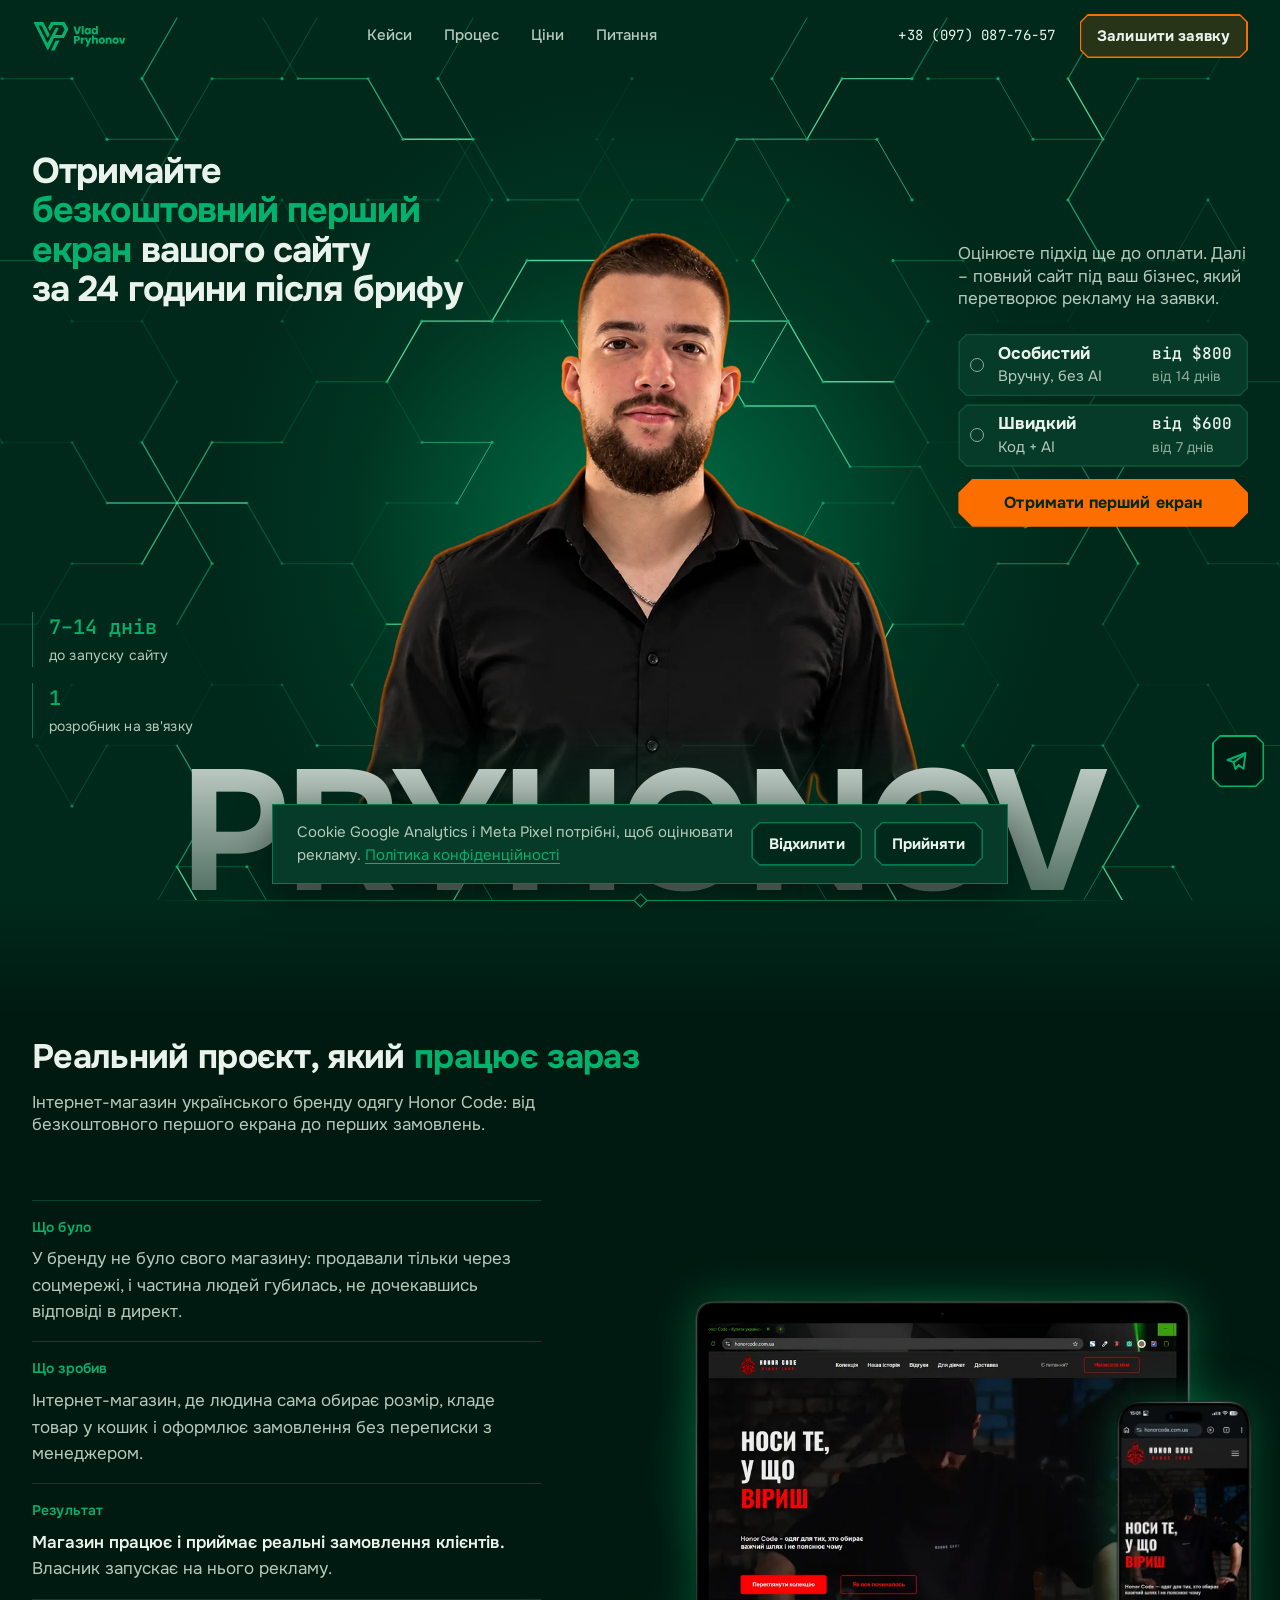
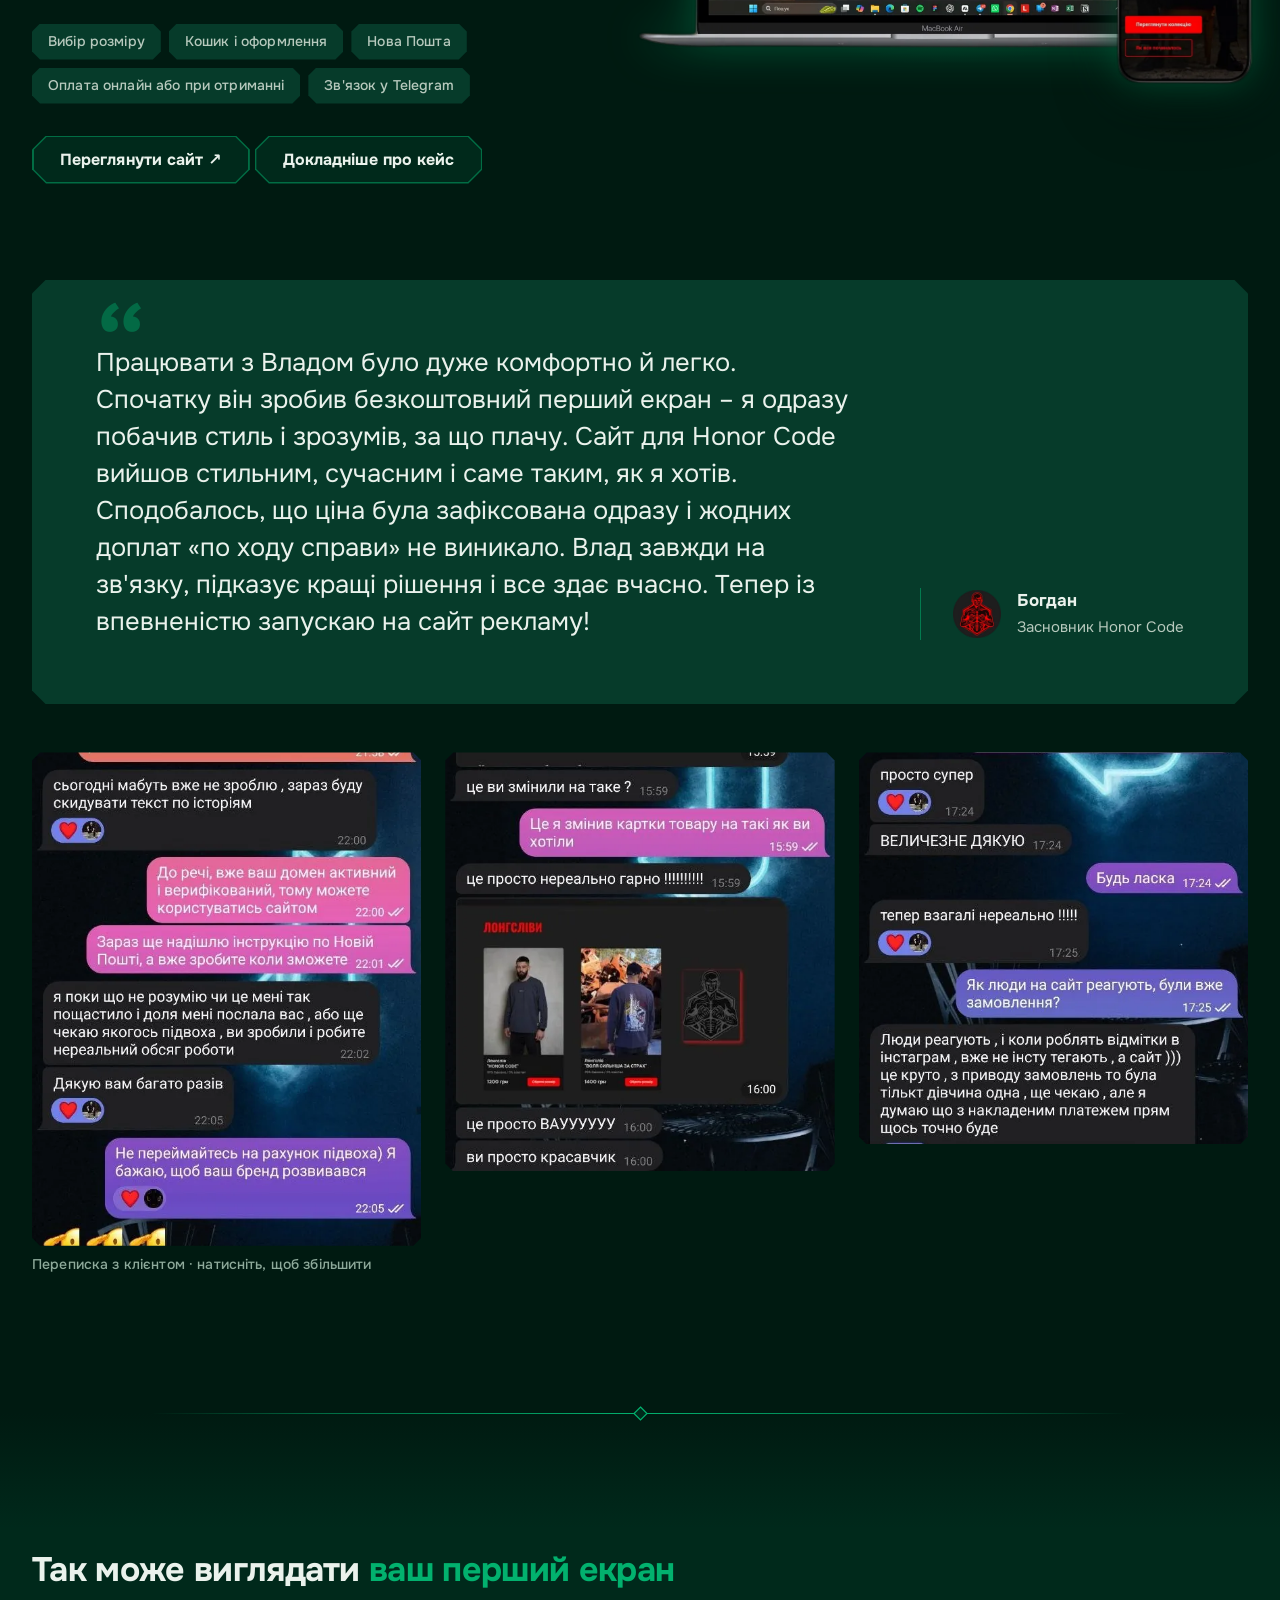
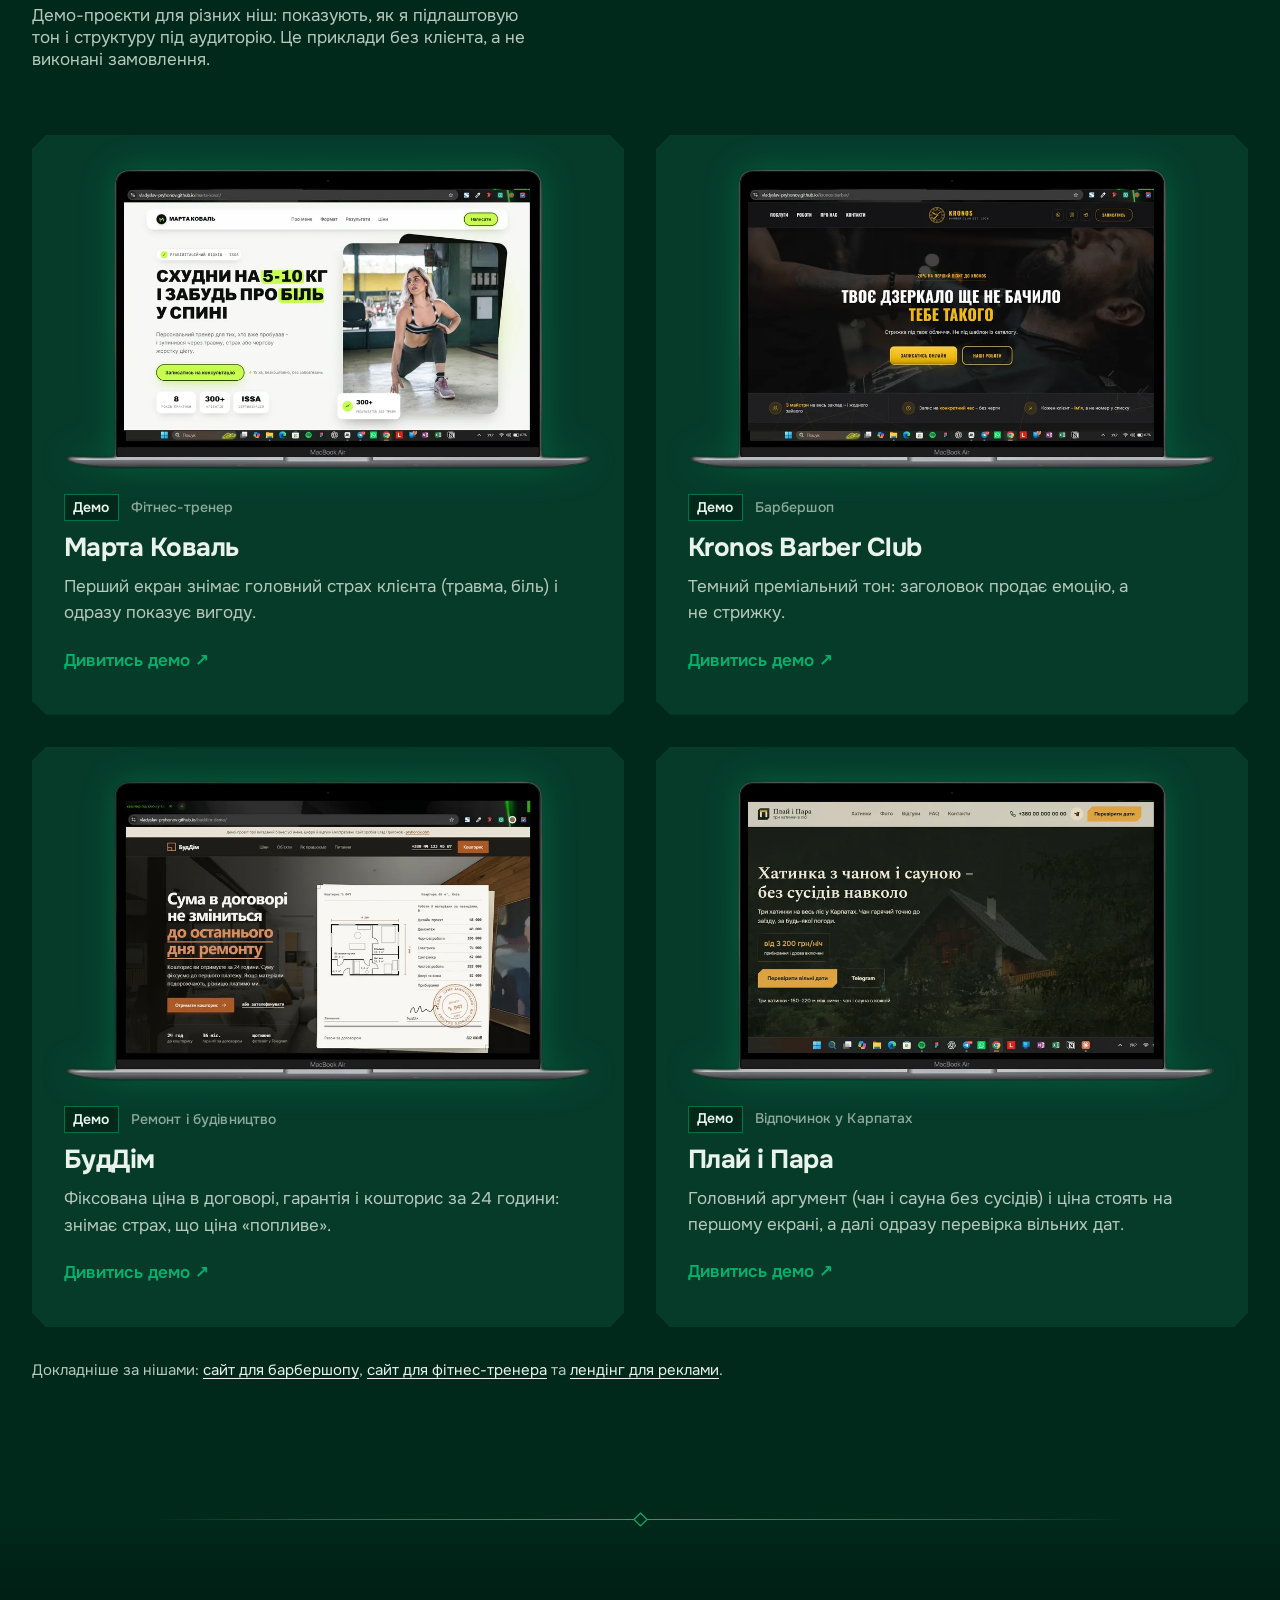
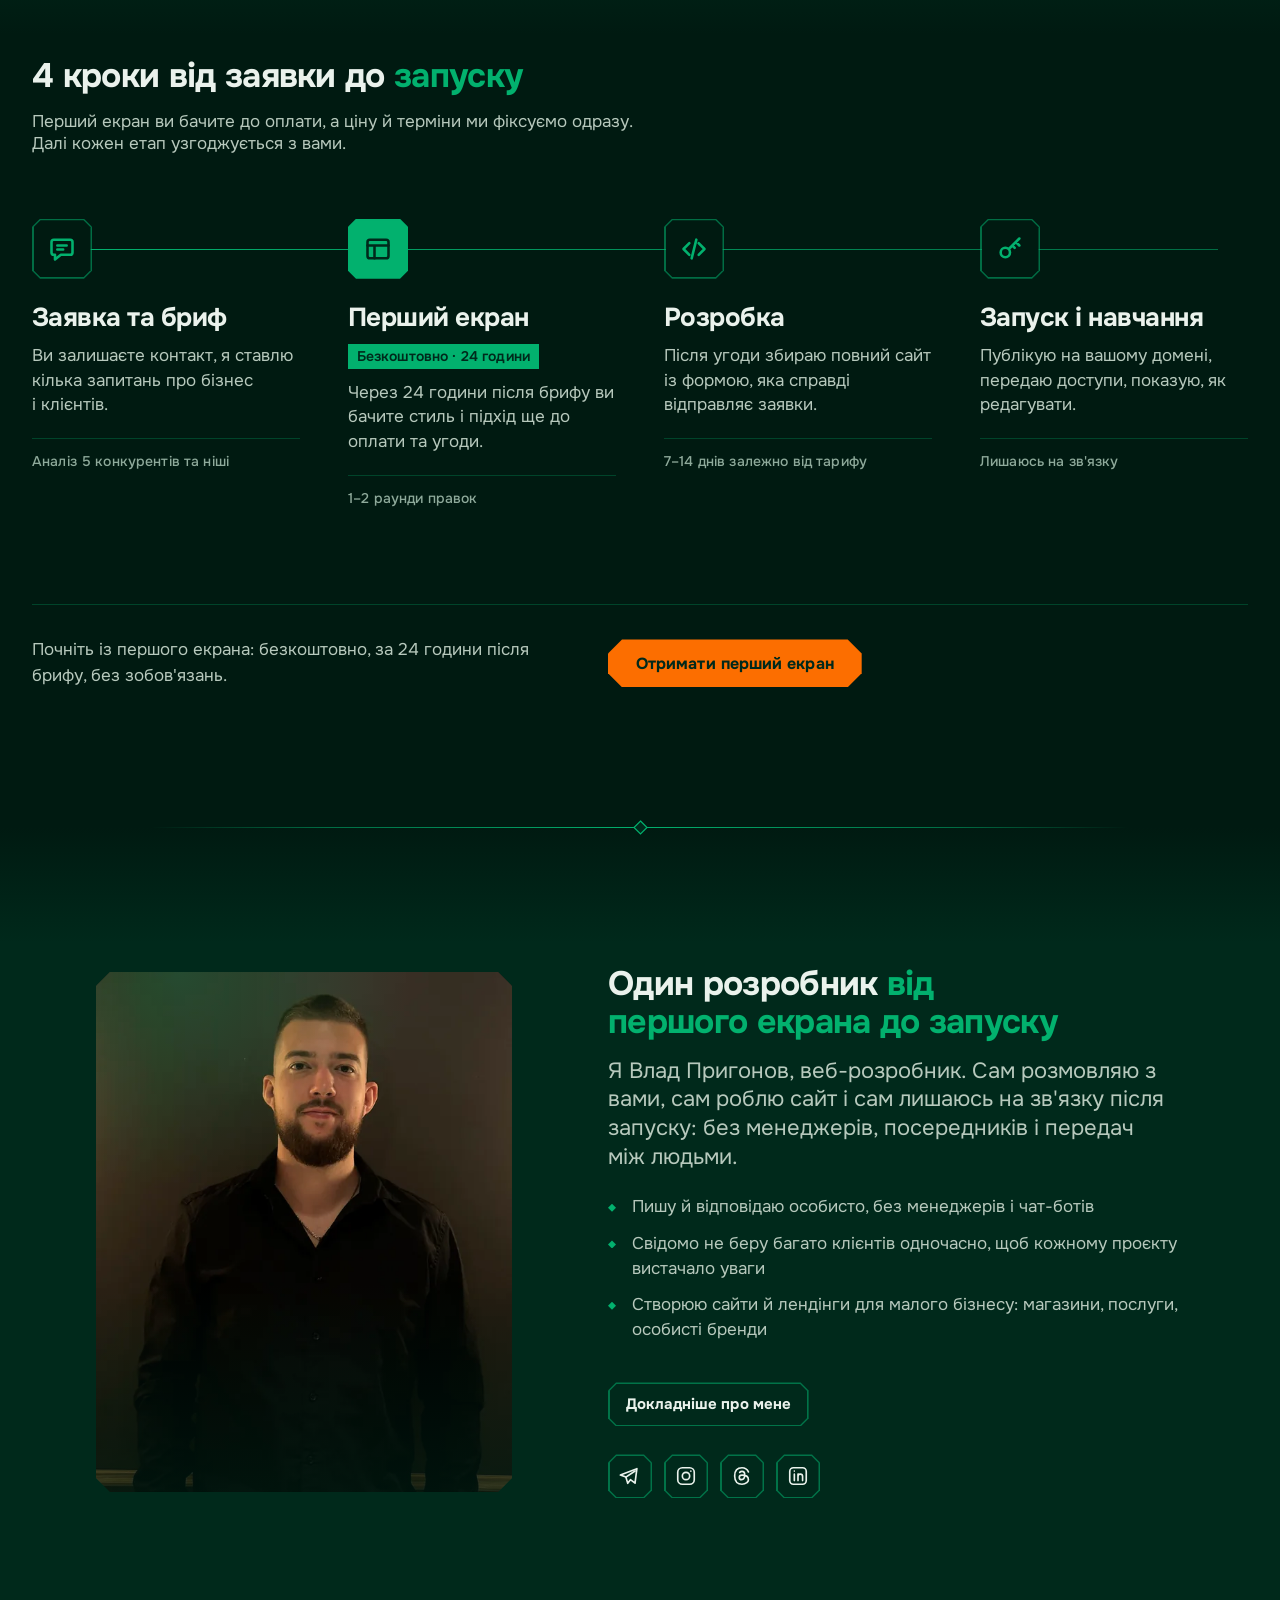
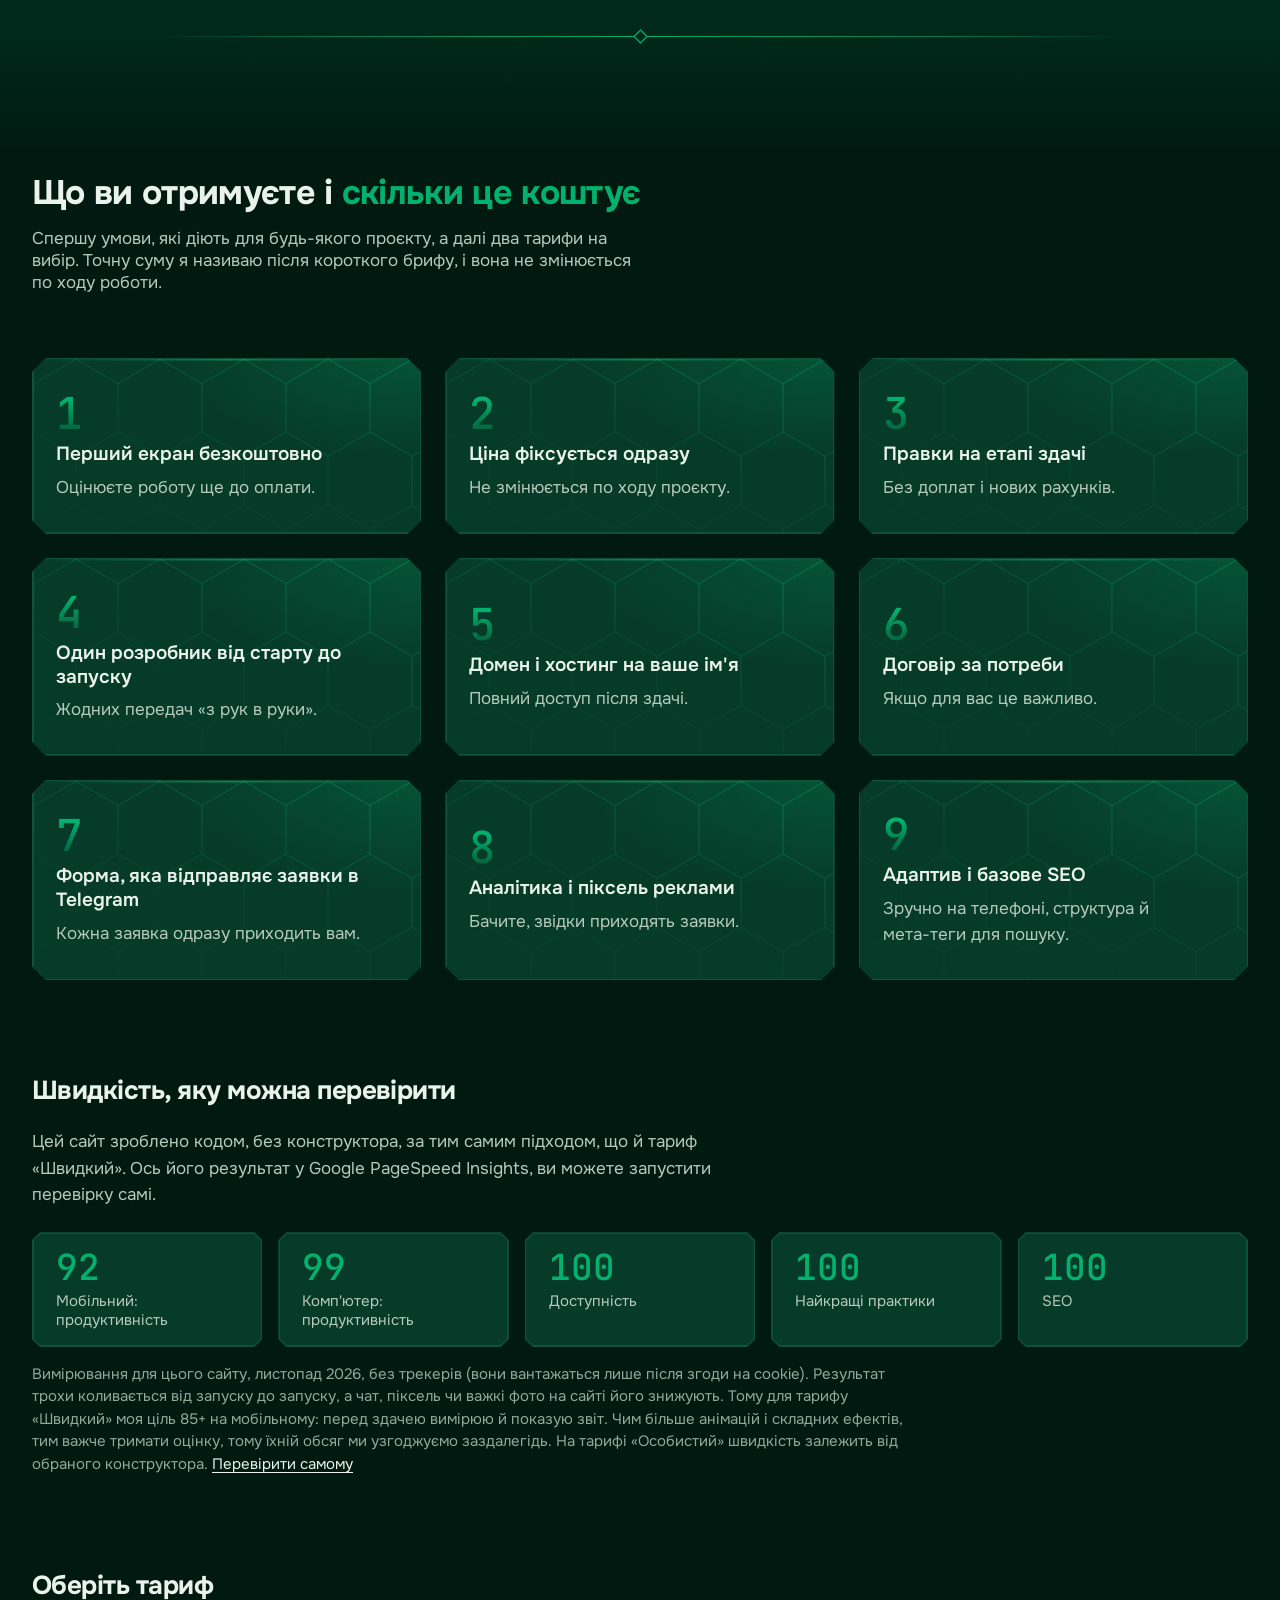
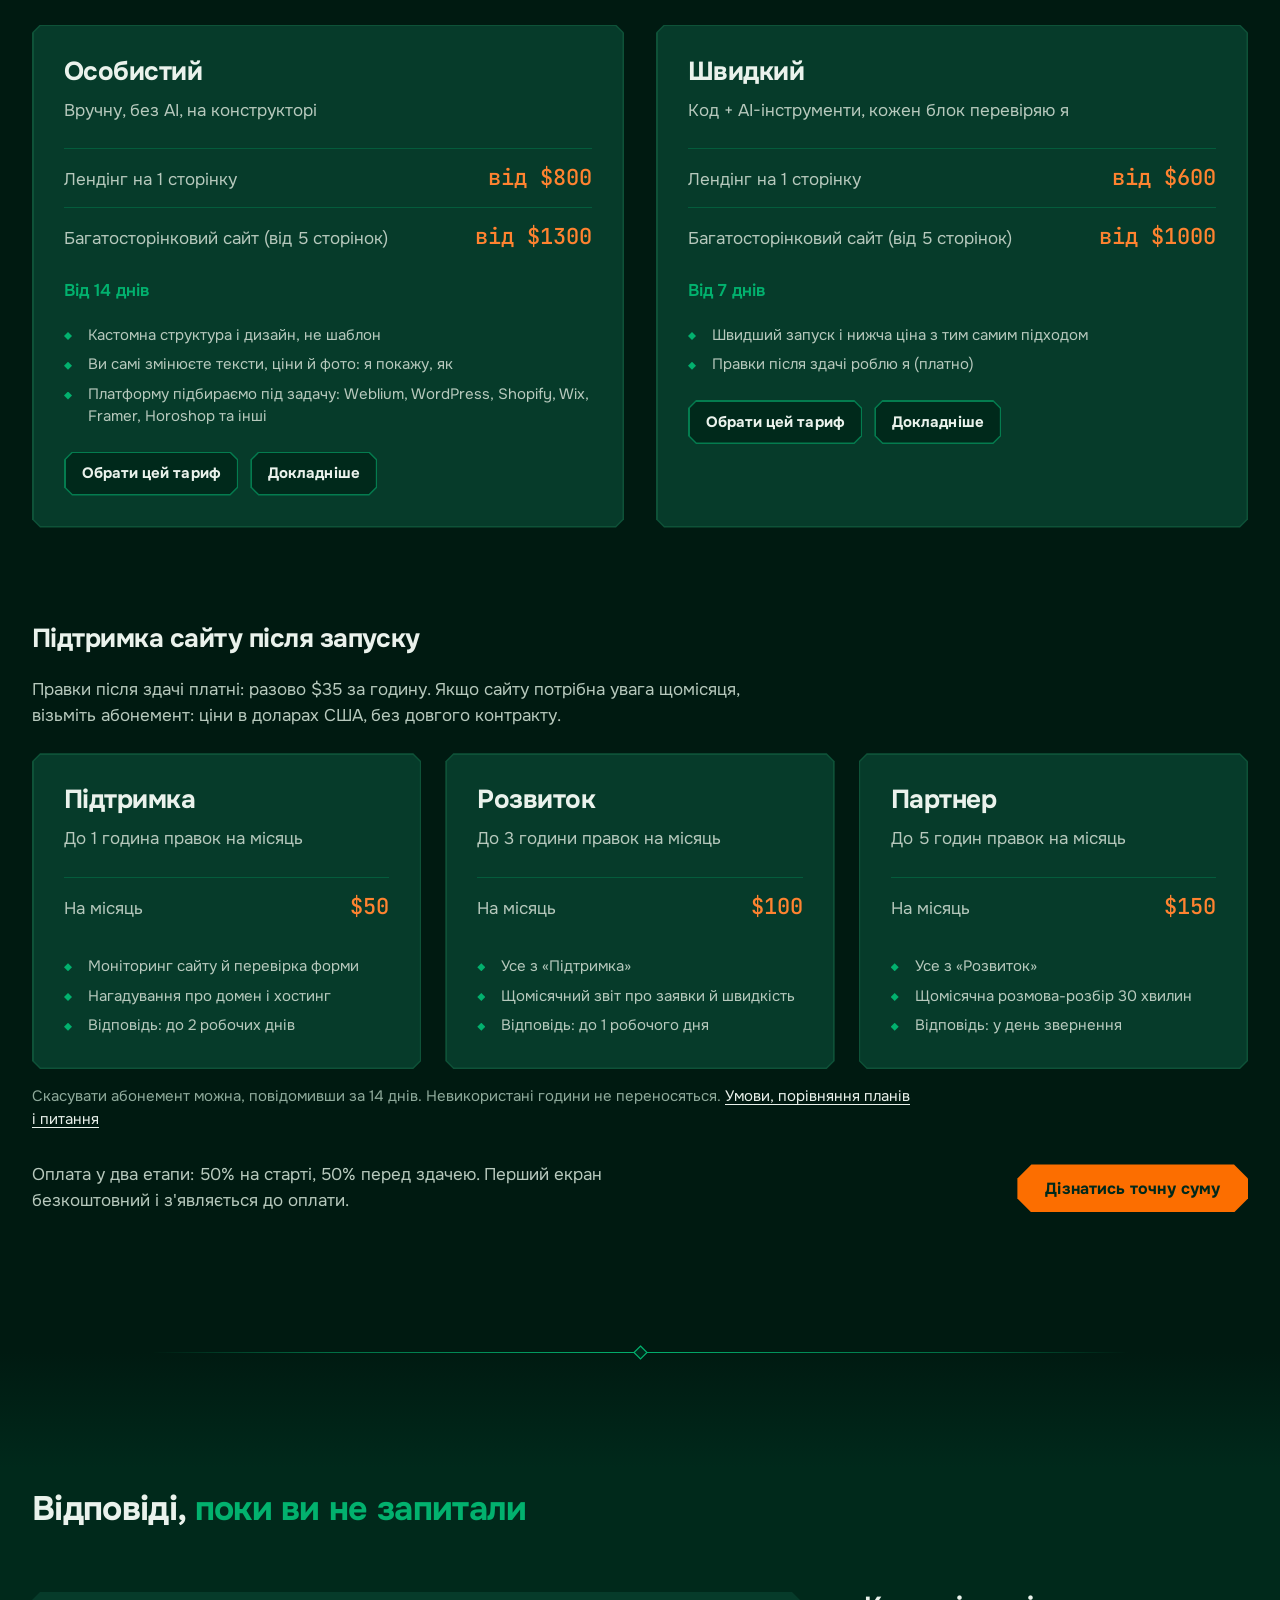
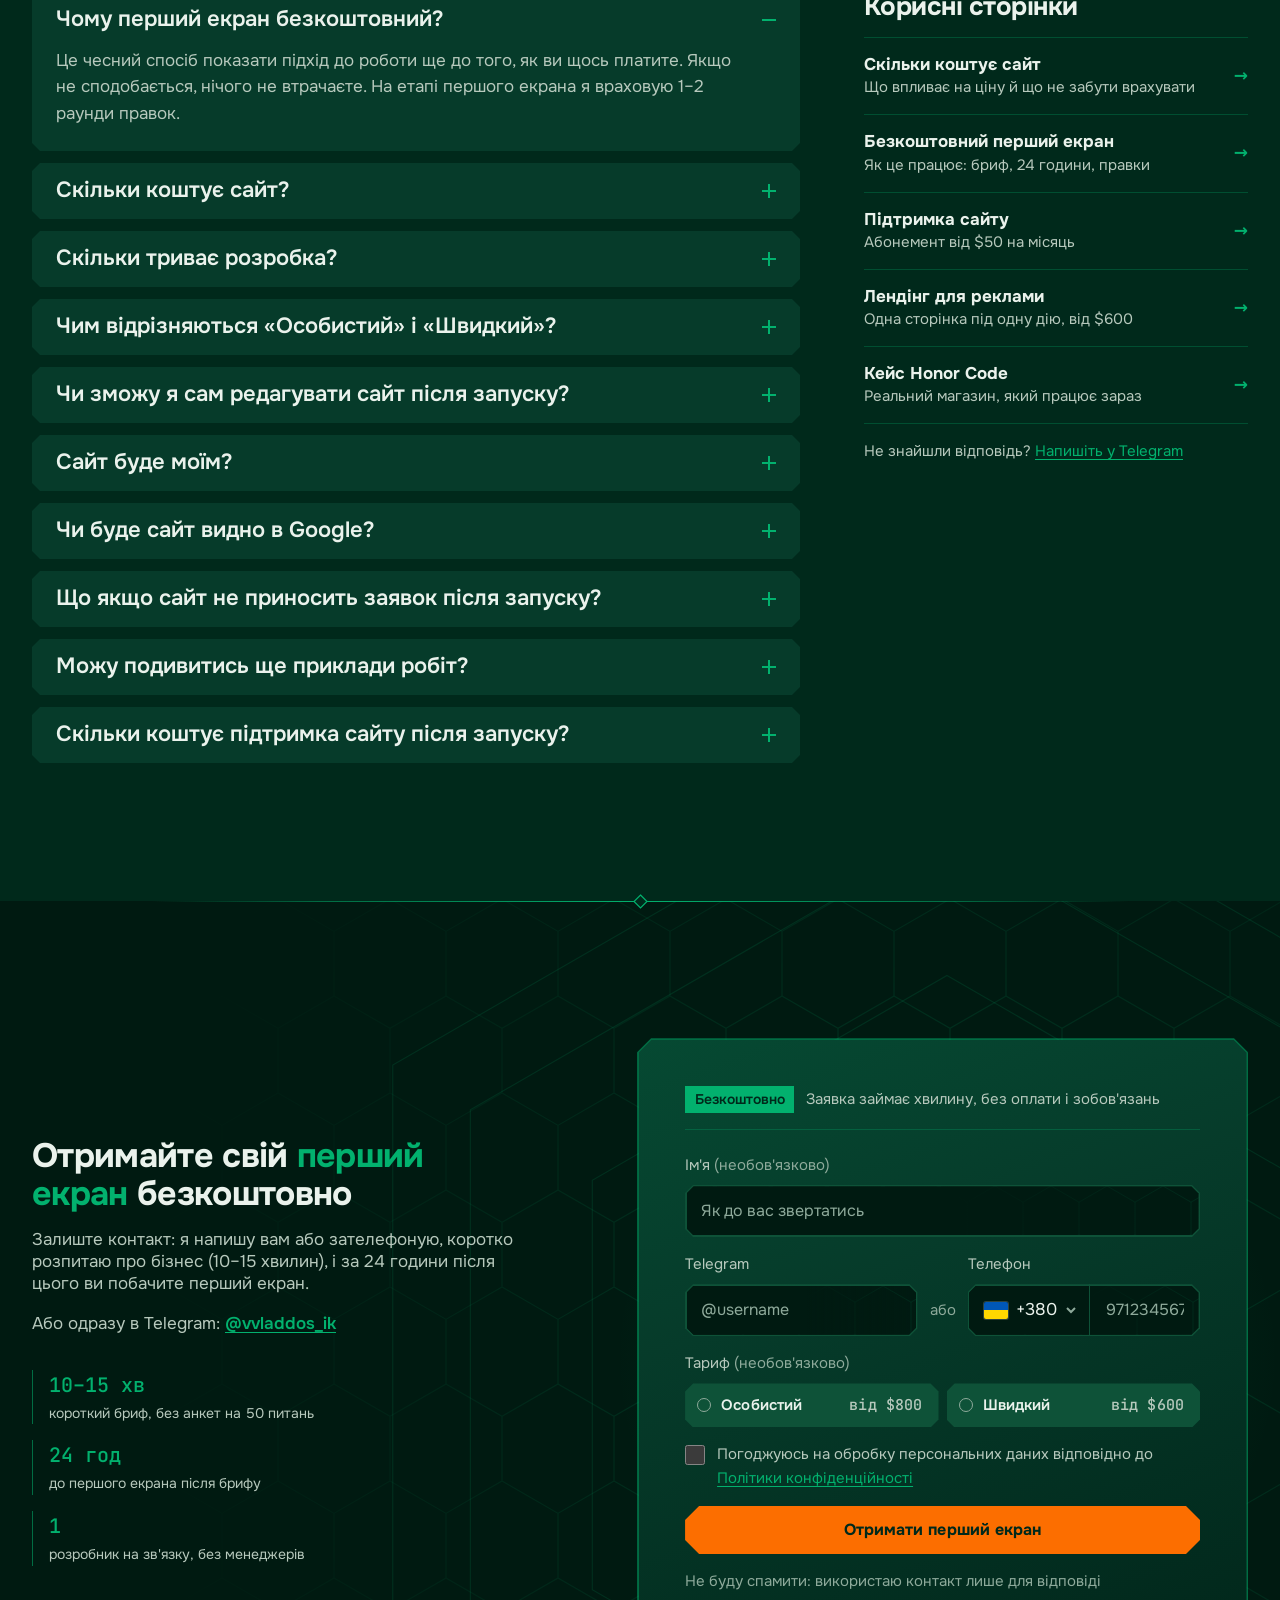
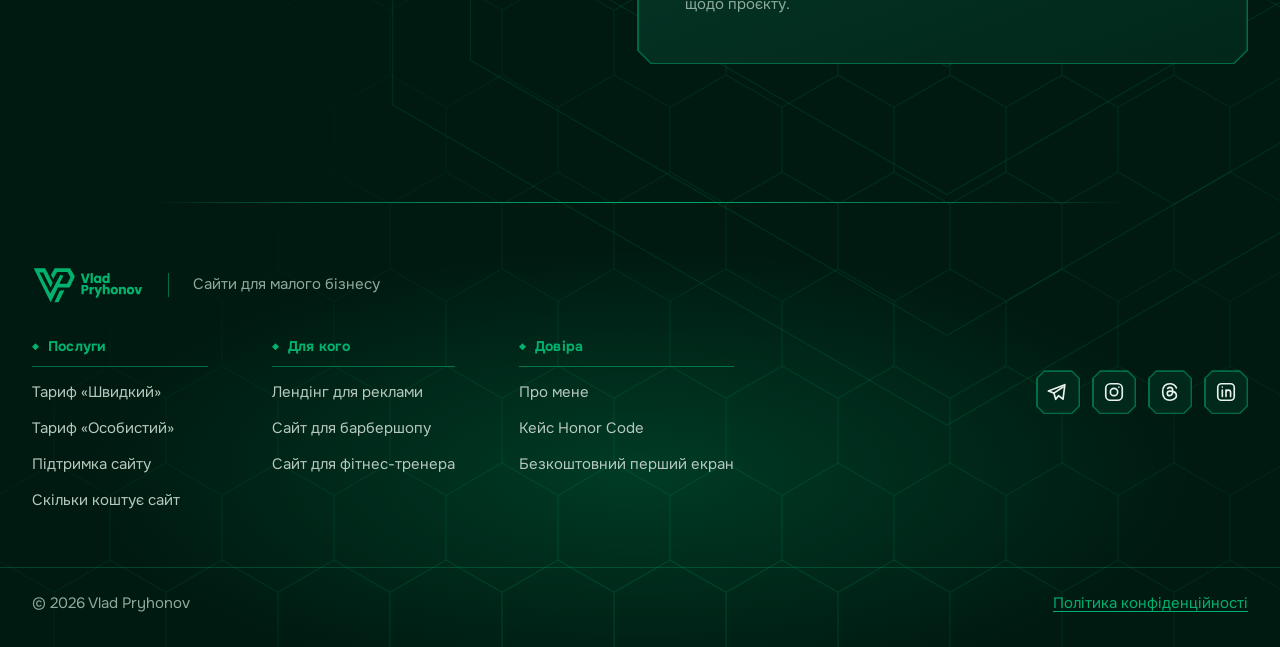
==== commit 391c7271: "Point BudDim card at a new file name so cached screenshots are replaced by the MacBook mockup Co-Aut" ====
--- a/index.html
+++ b/index.html
@@ -455,7 +455,7 @@
         </li>
         <li class="demo chamfer reveal">
           <a class="demo__shot" href="https://vladyslav-pryhonov.github.io/buddim-demo/" target="_blank" rel="noopener" tabindex="-1" aria-hidden="true">
-            <img src="img/case/demo-buddim.webp" width="1000" height="575" loading="lazy" alt="">
+            <img src="img/case/demo-buddim-v2.webp" width="1000" height="575" loading="lazy" alt="">
           </a>
           <div class="demo__meta"><span class="demo__tag">Демо</span><span class="label">Ремонт і будівництво</span></div>
           <h3>БудДім</h3>
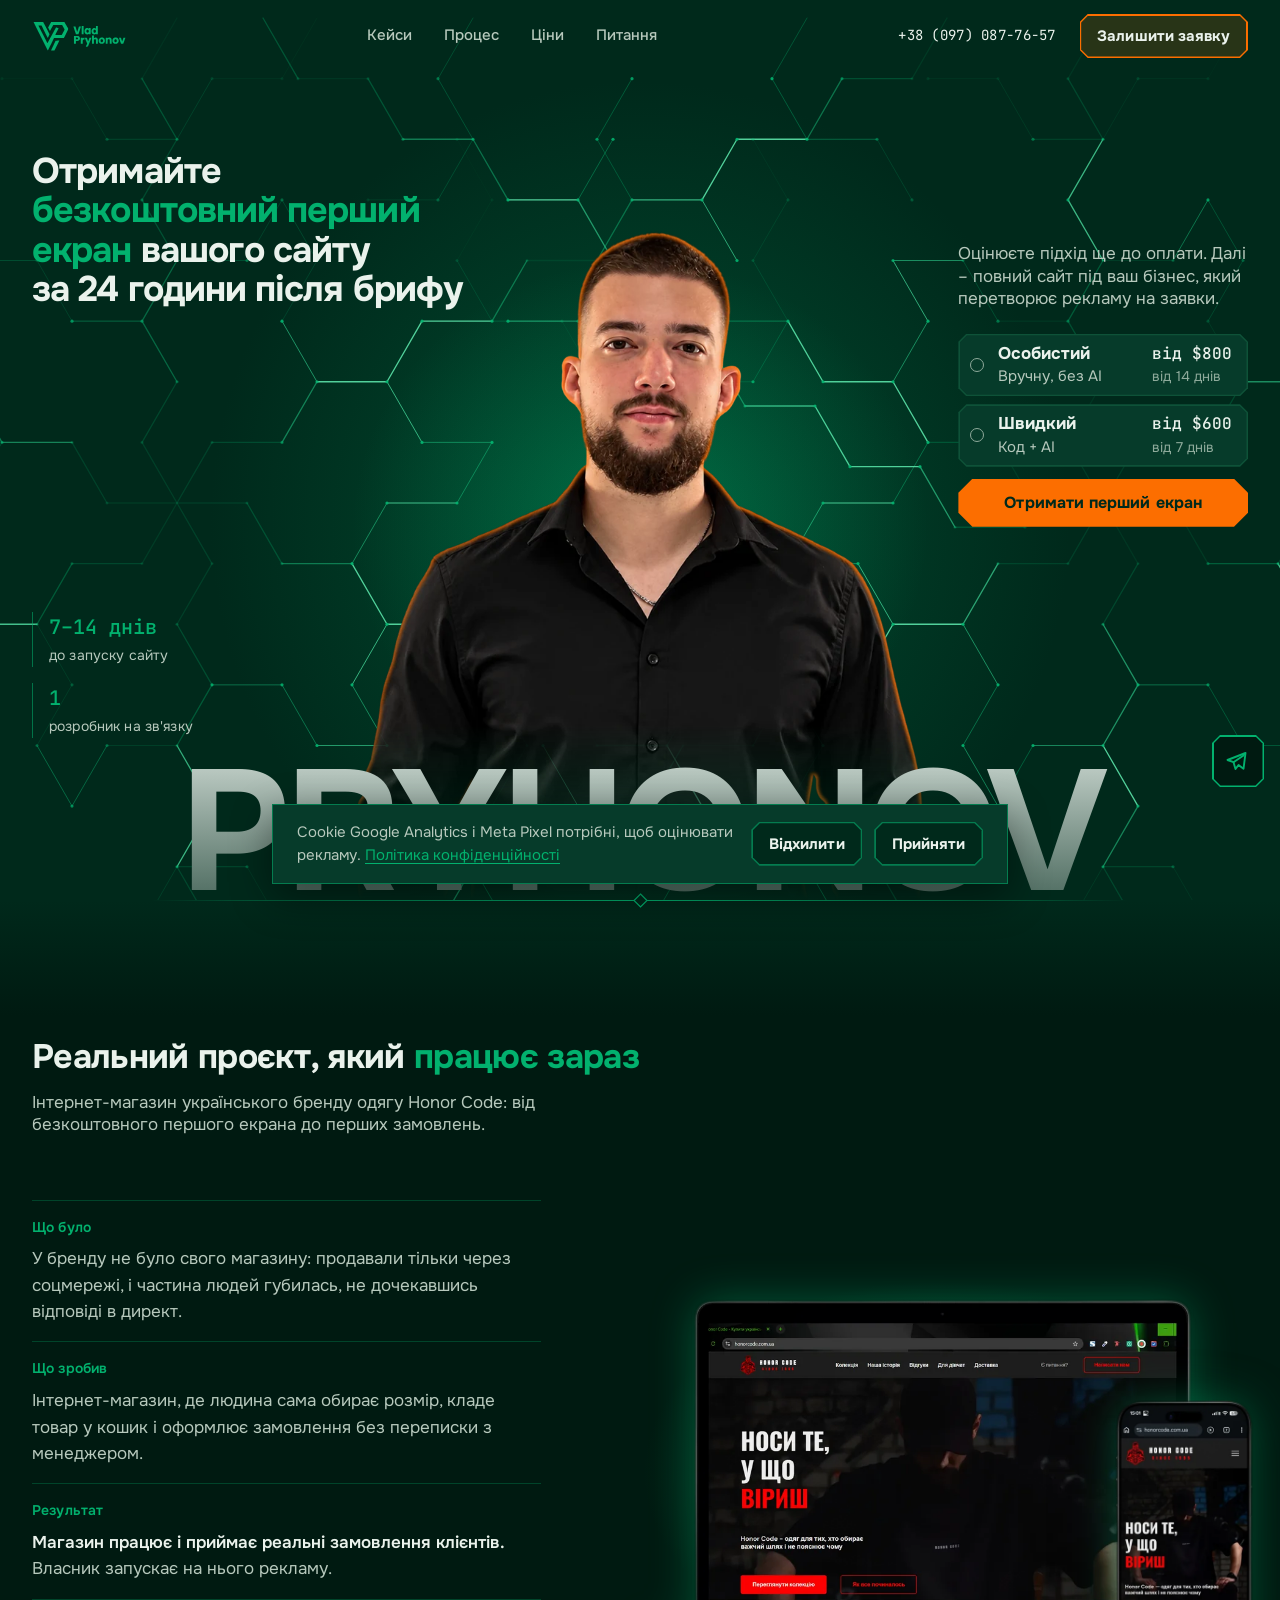
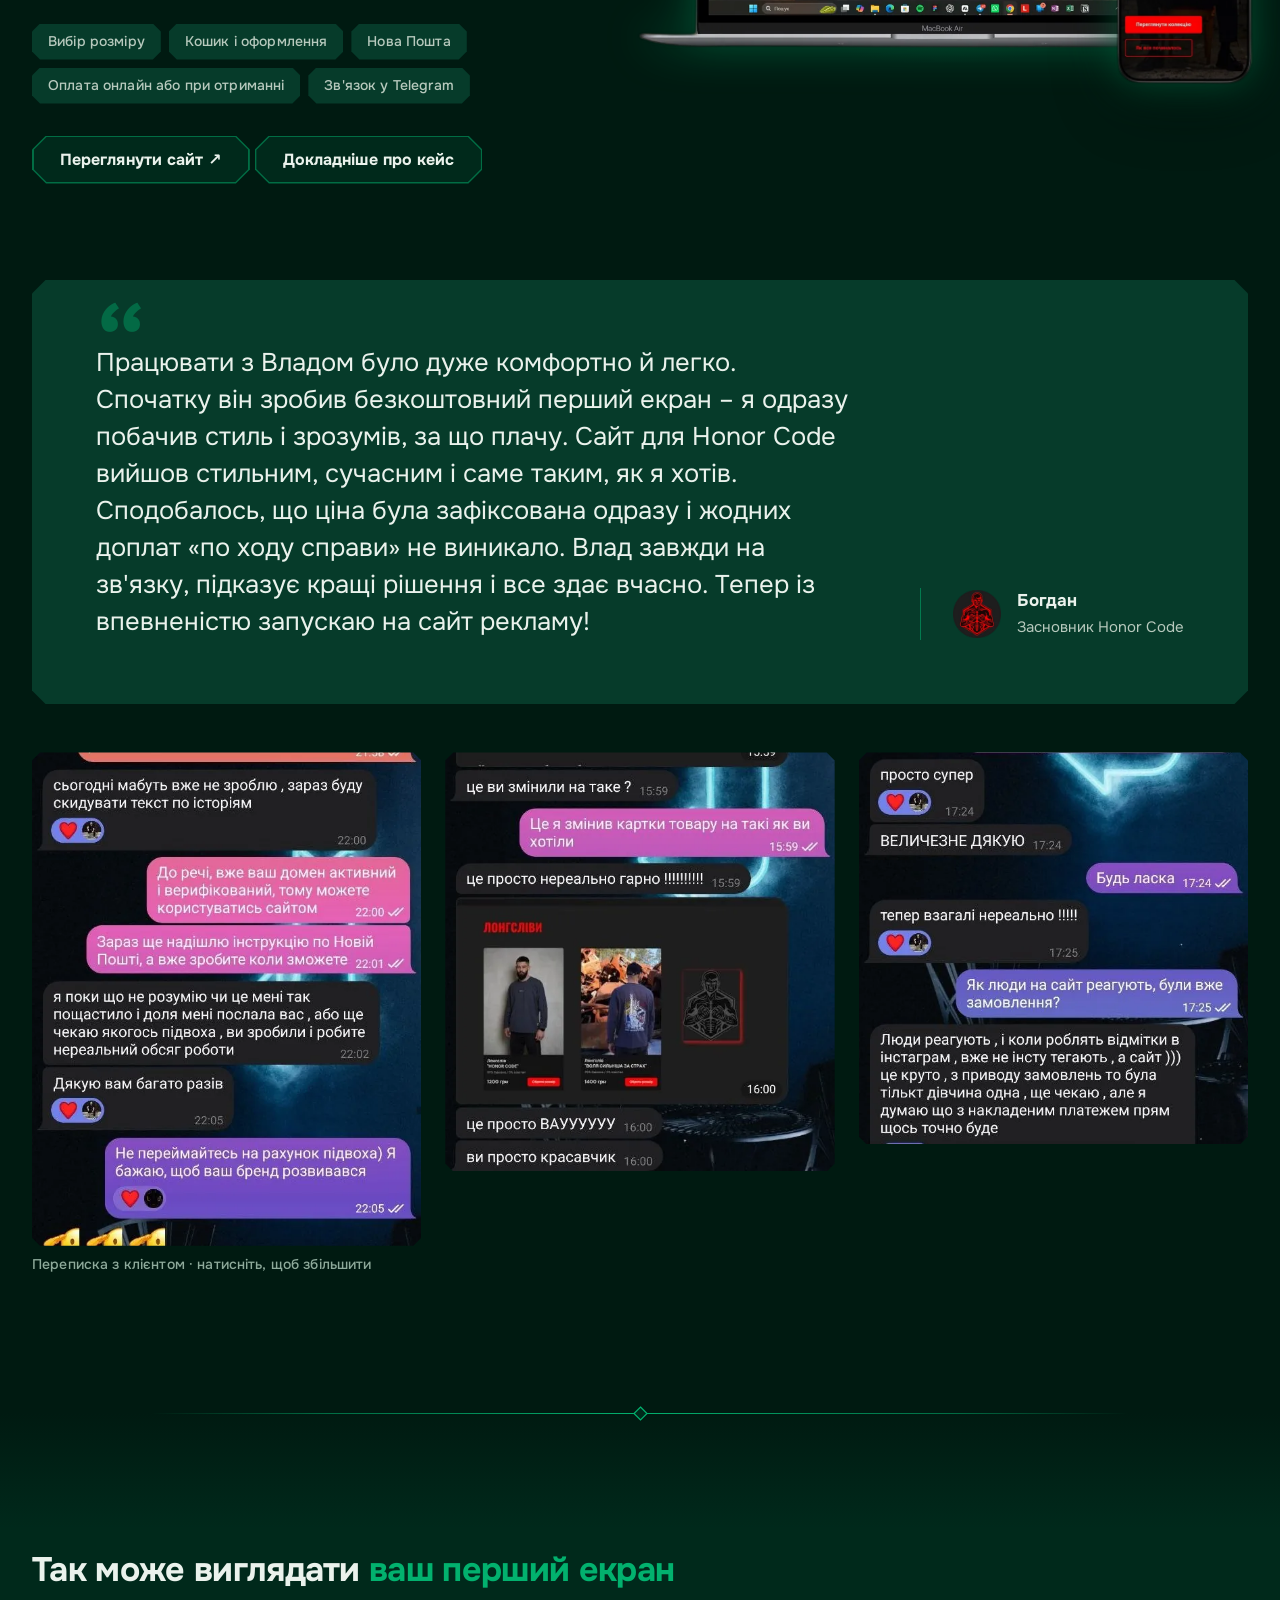
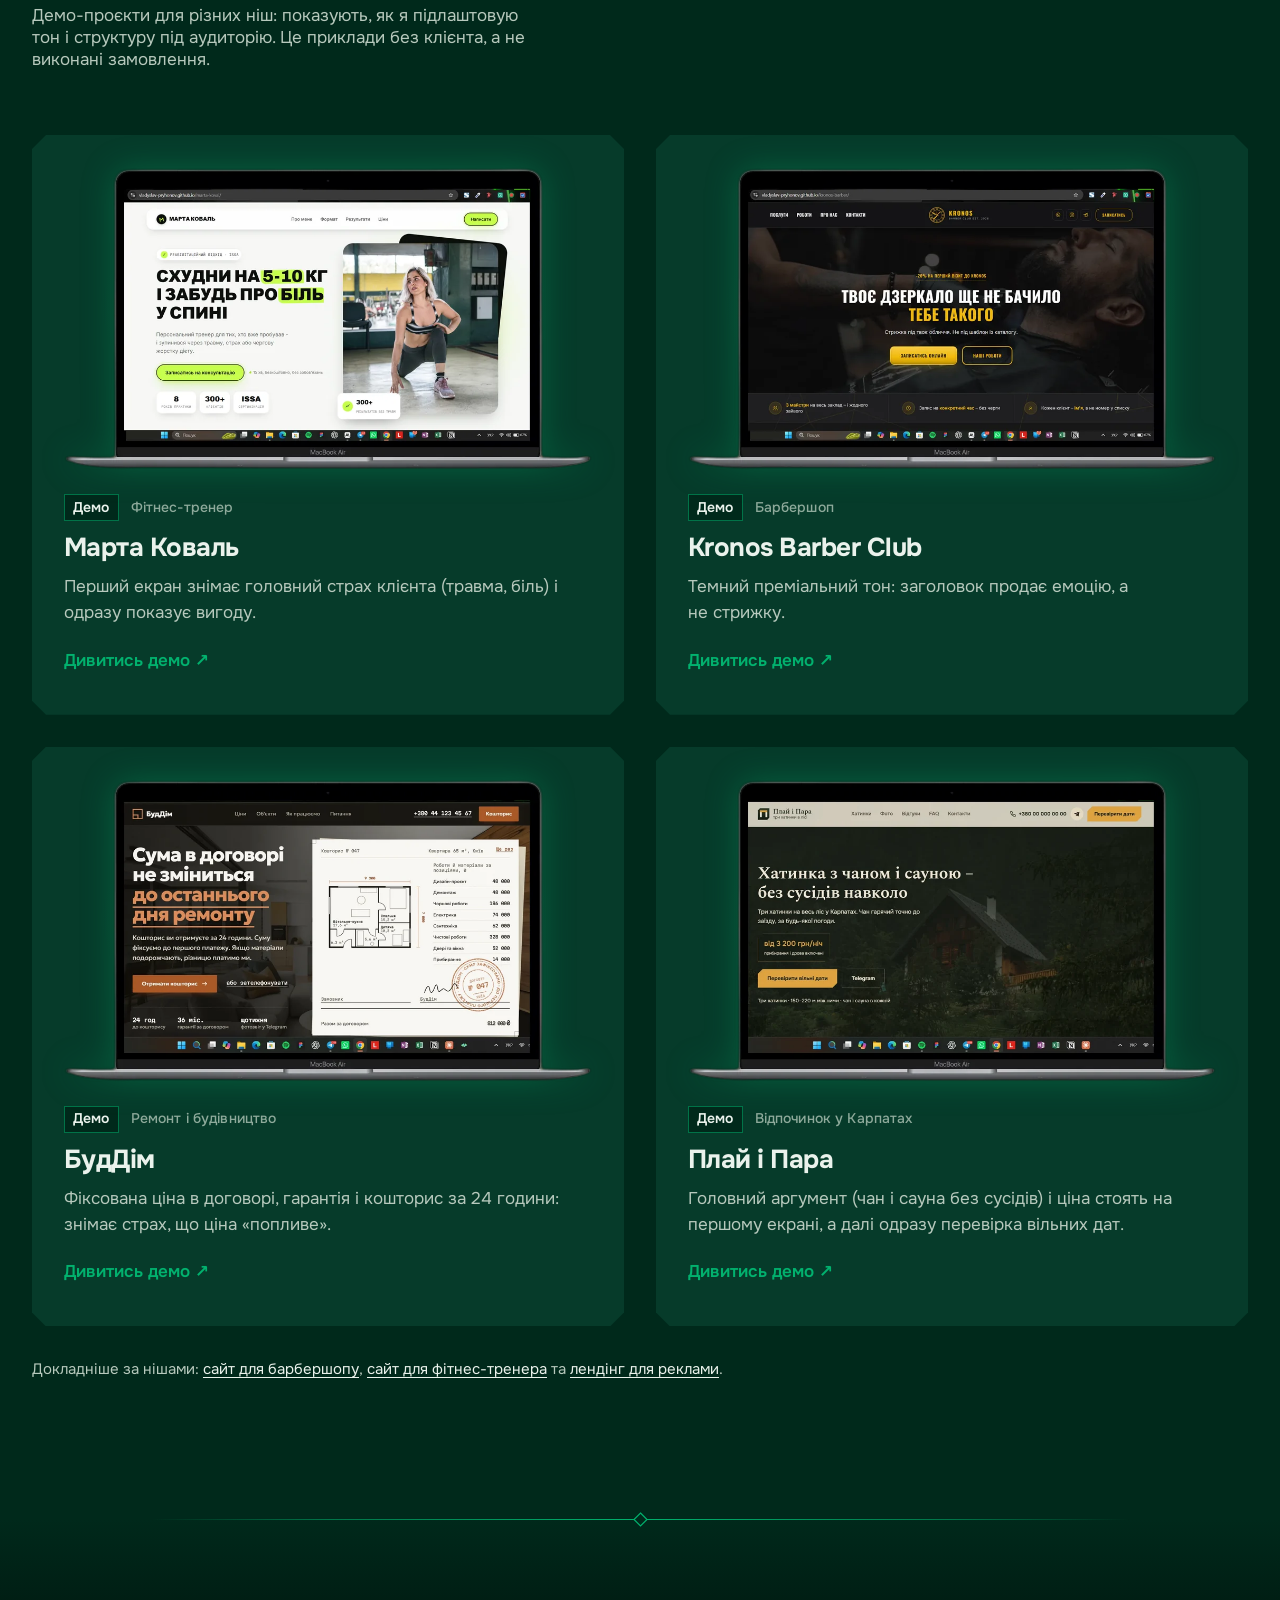
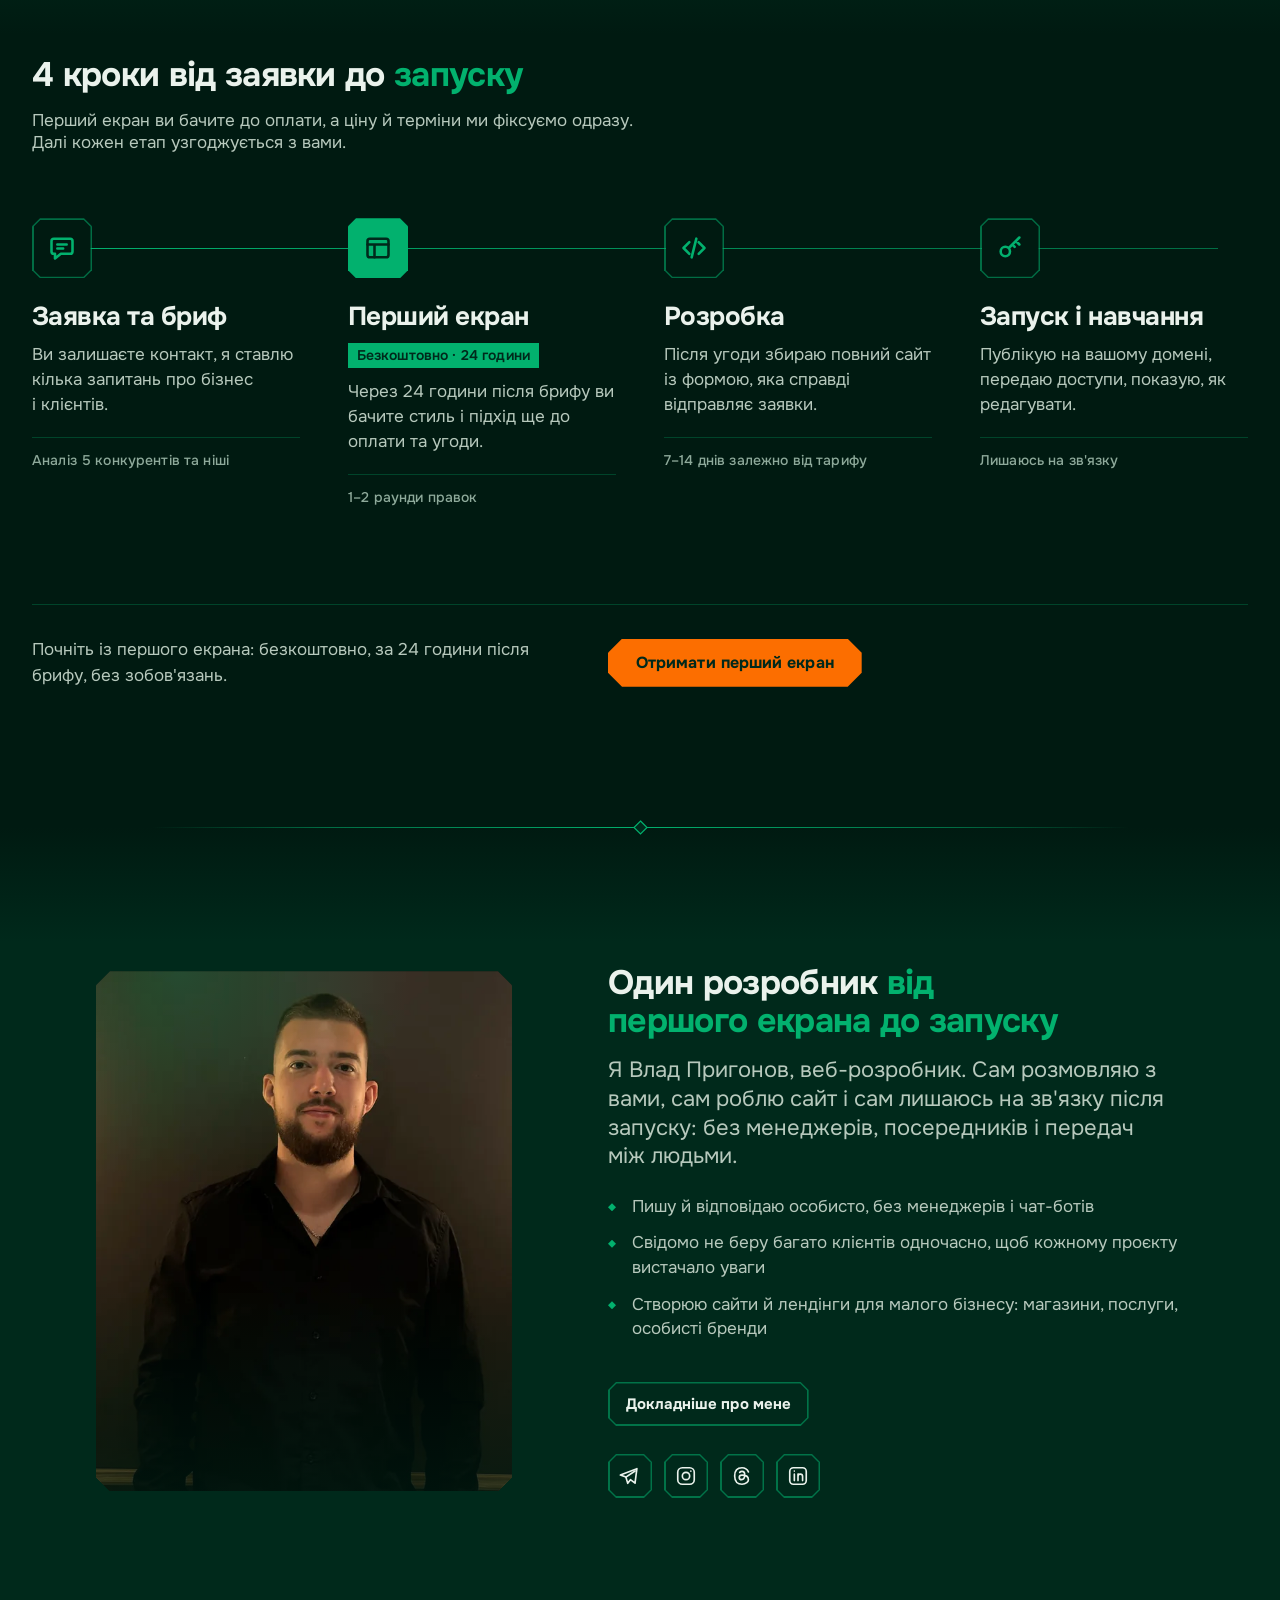
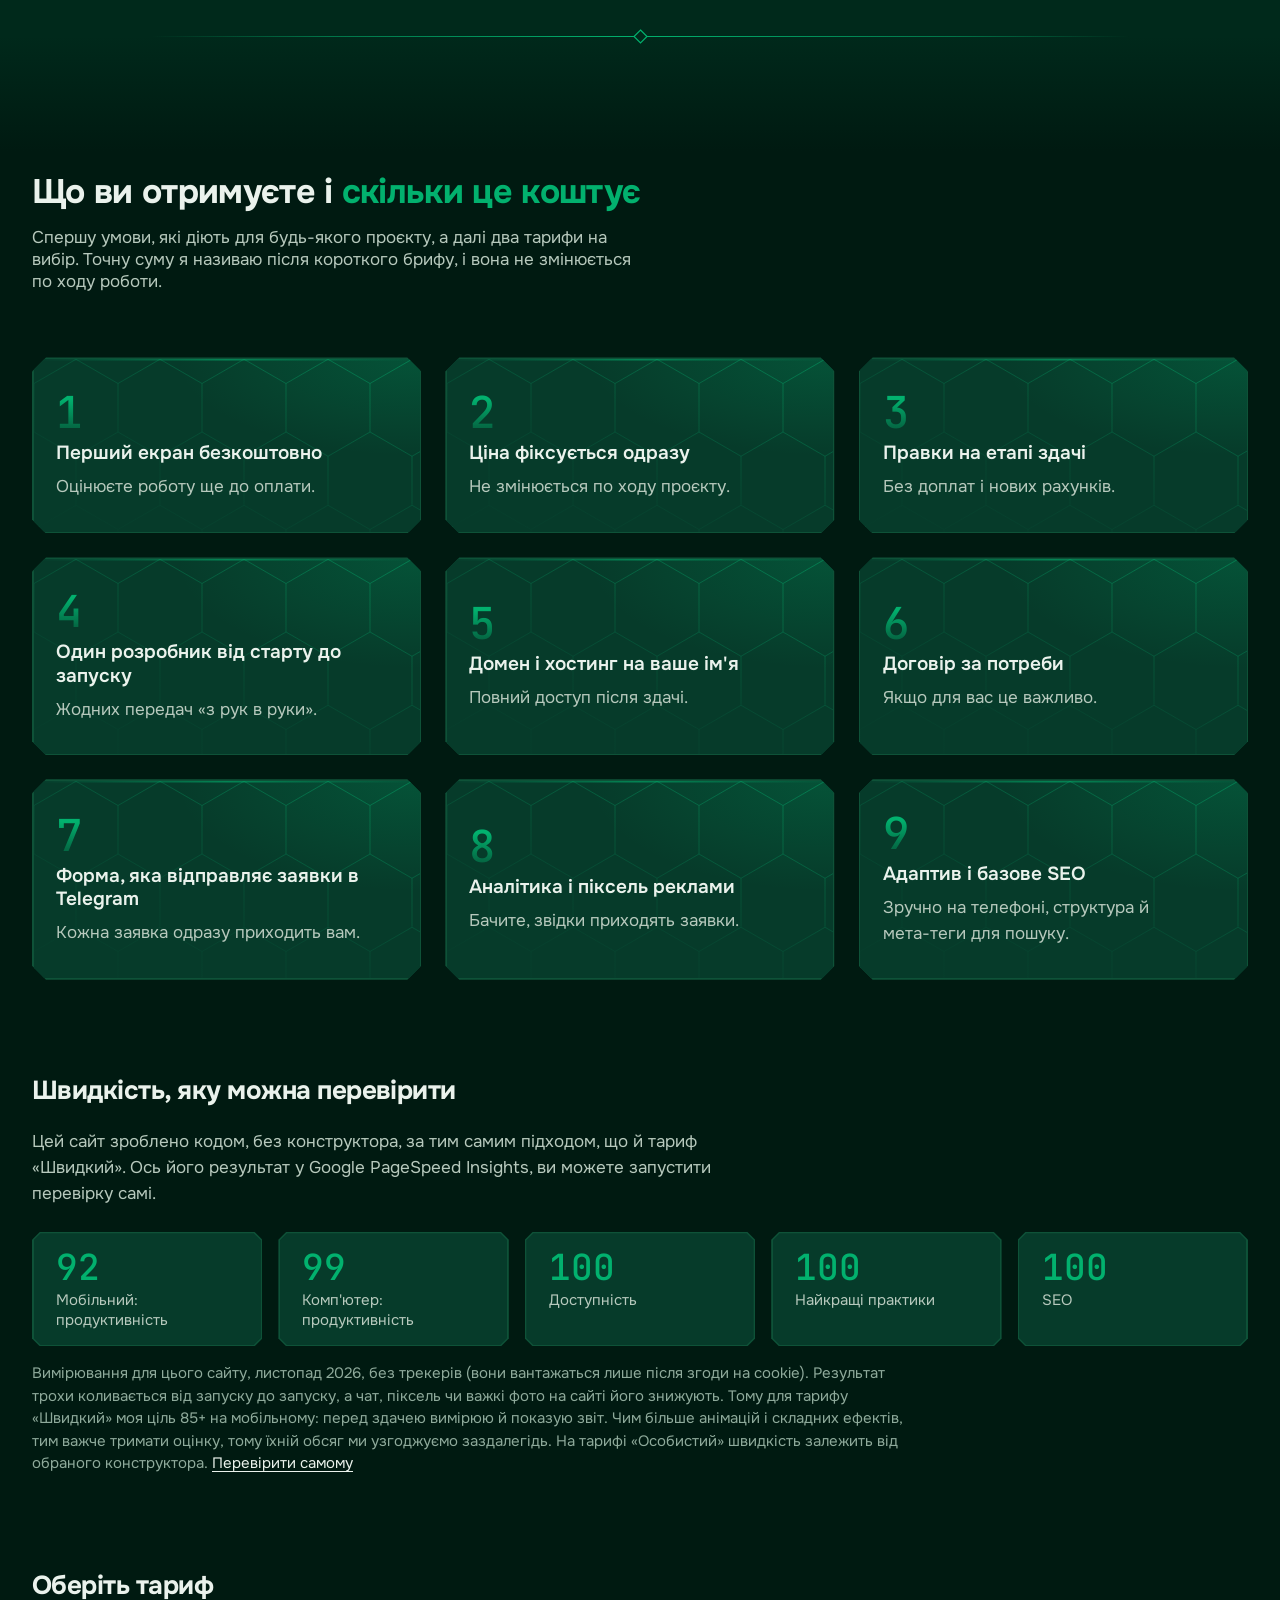
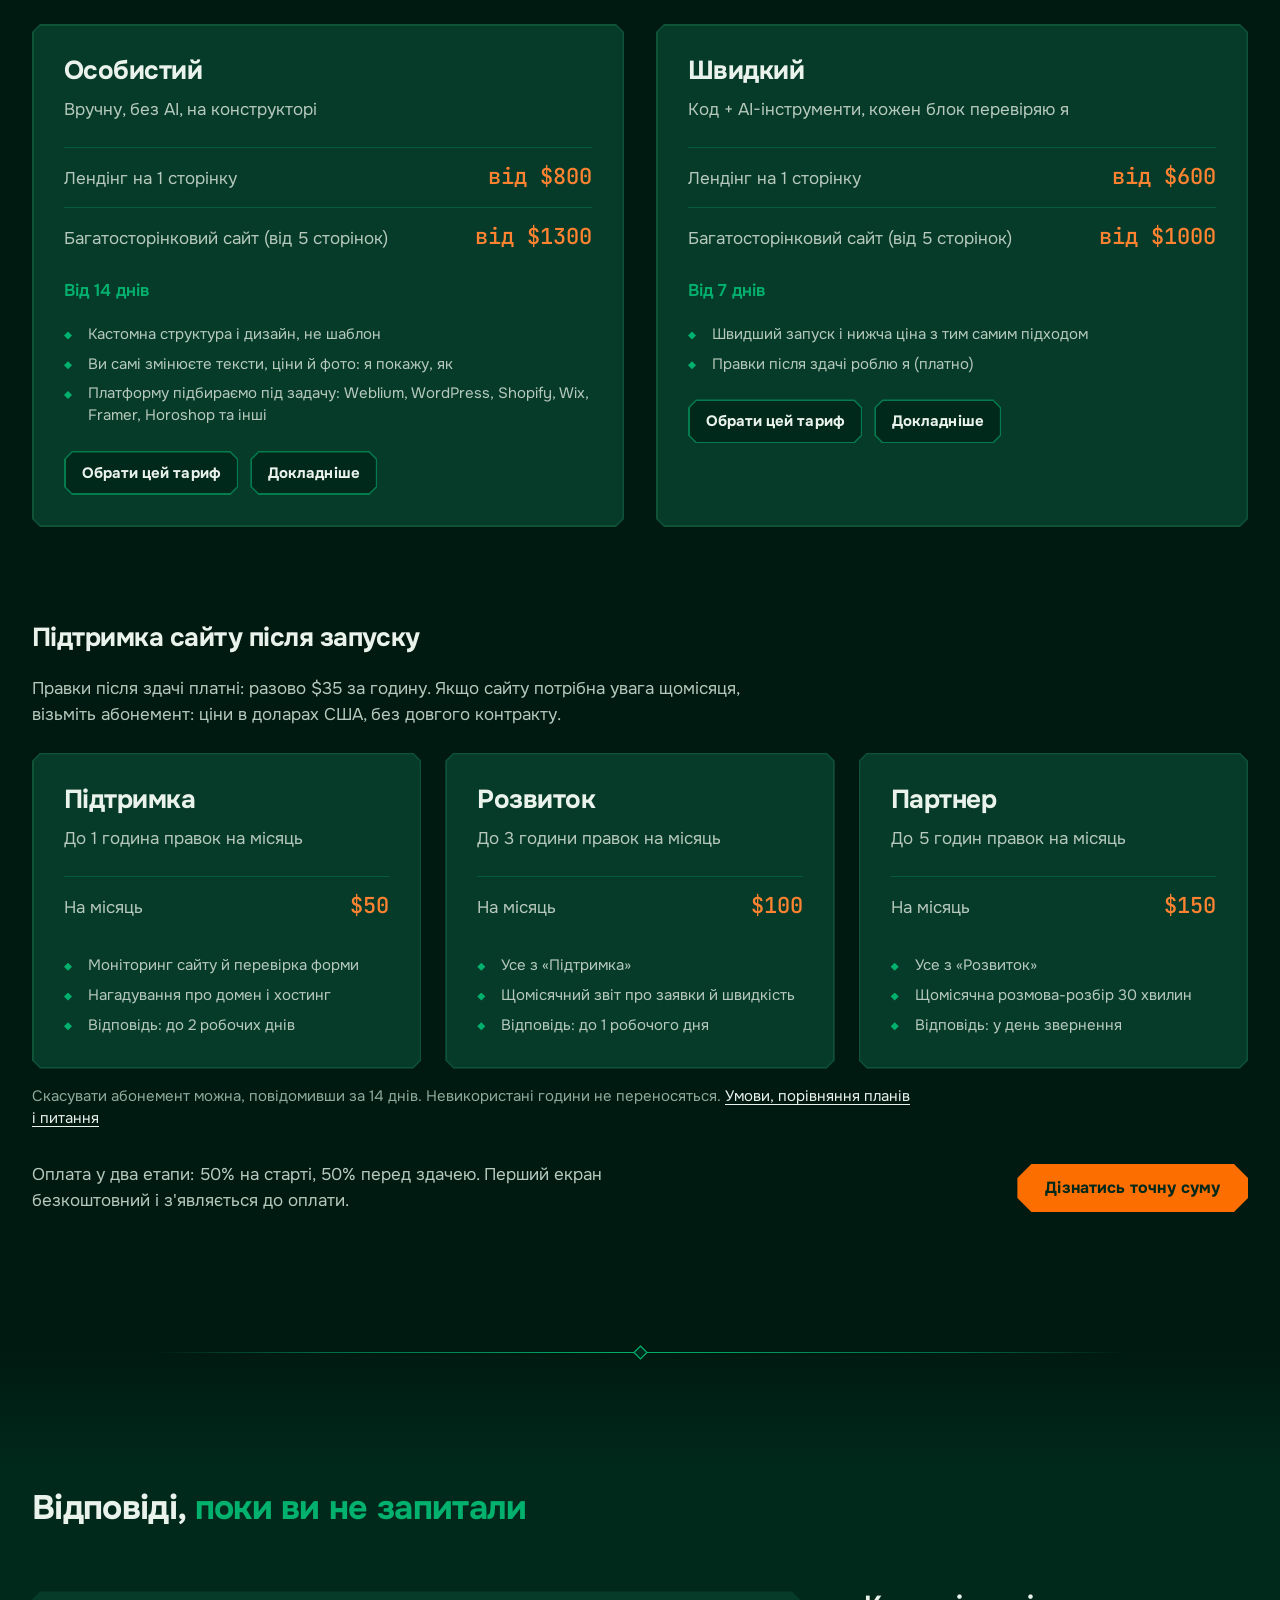
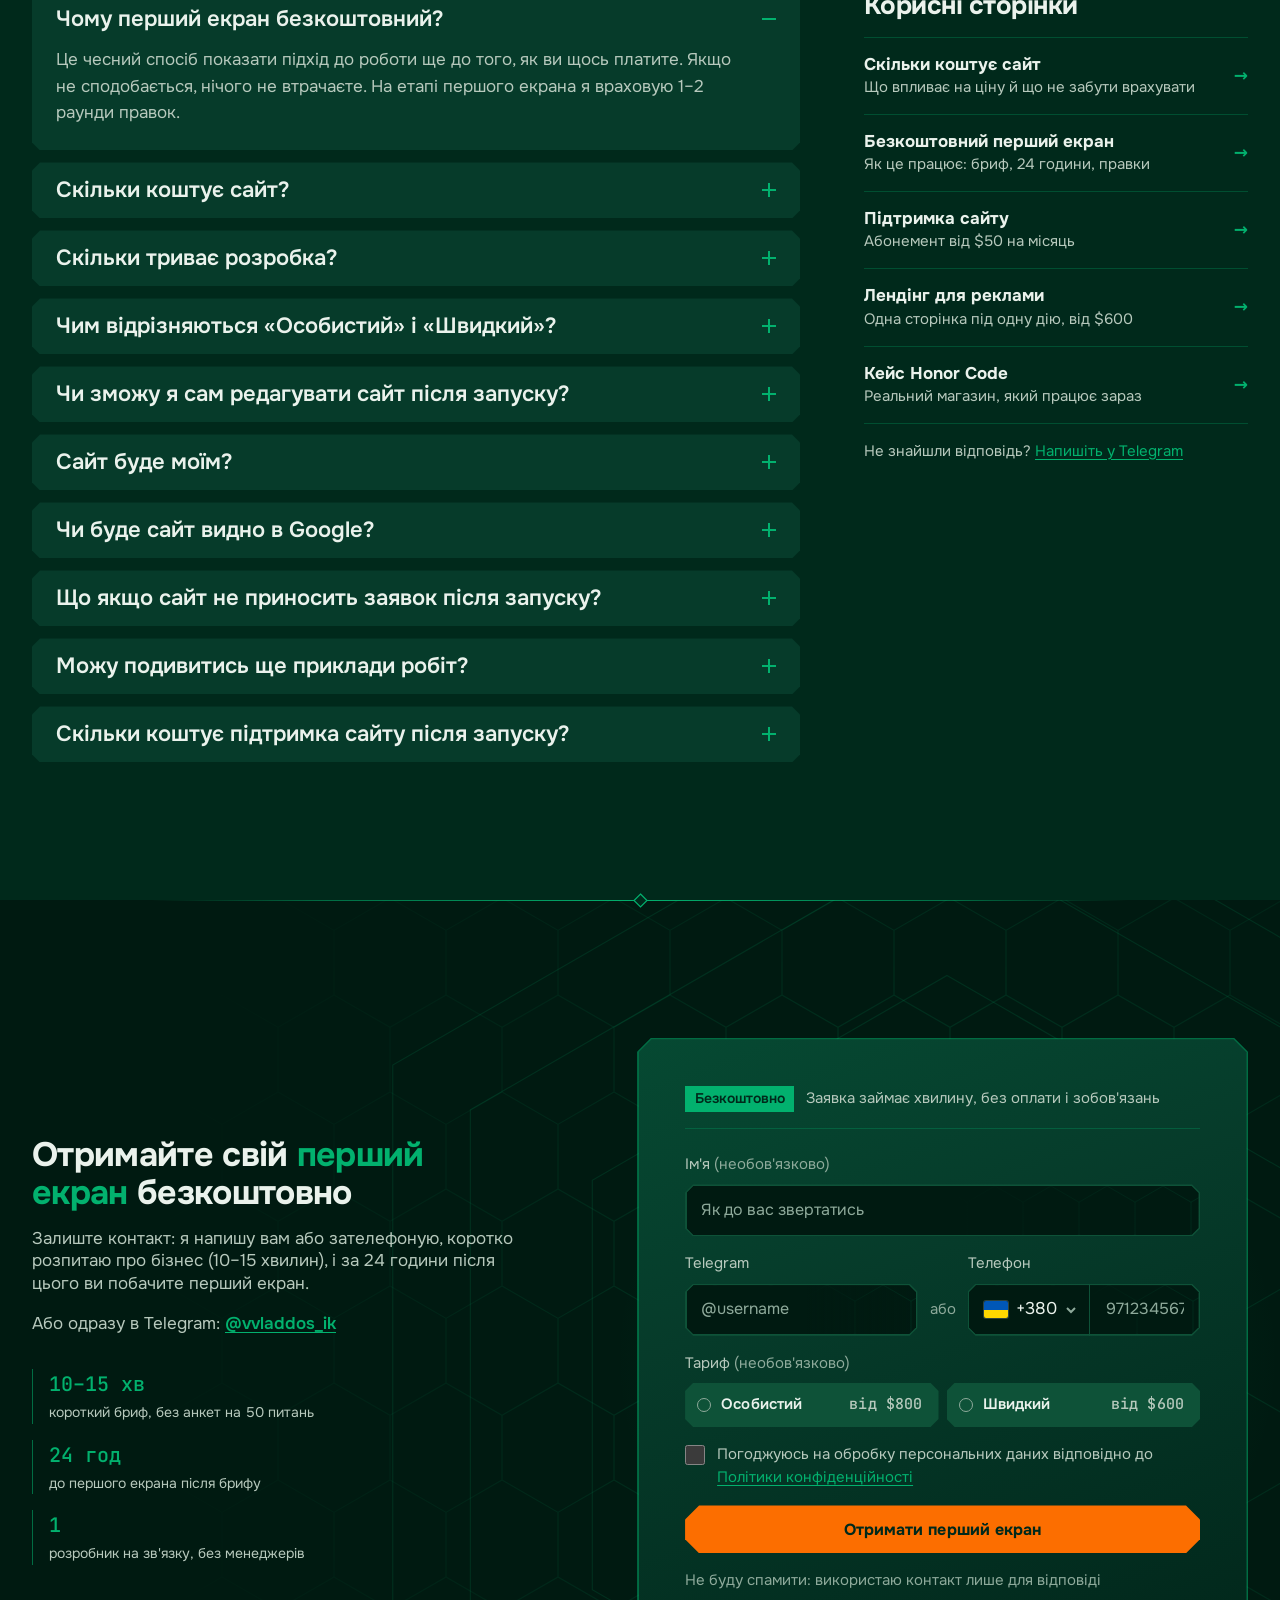
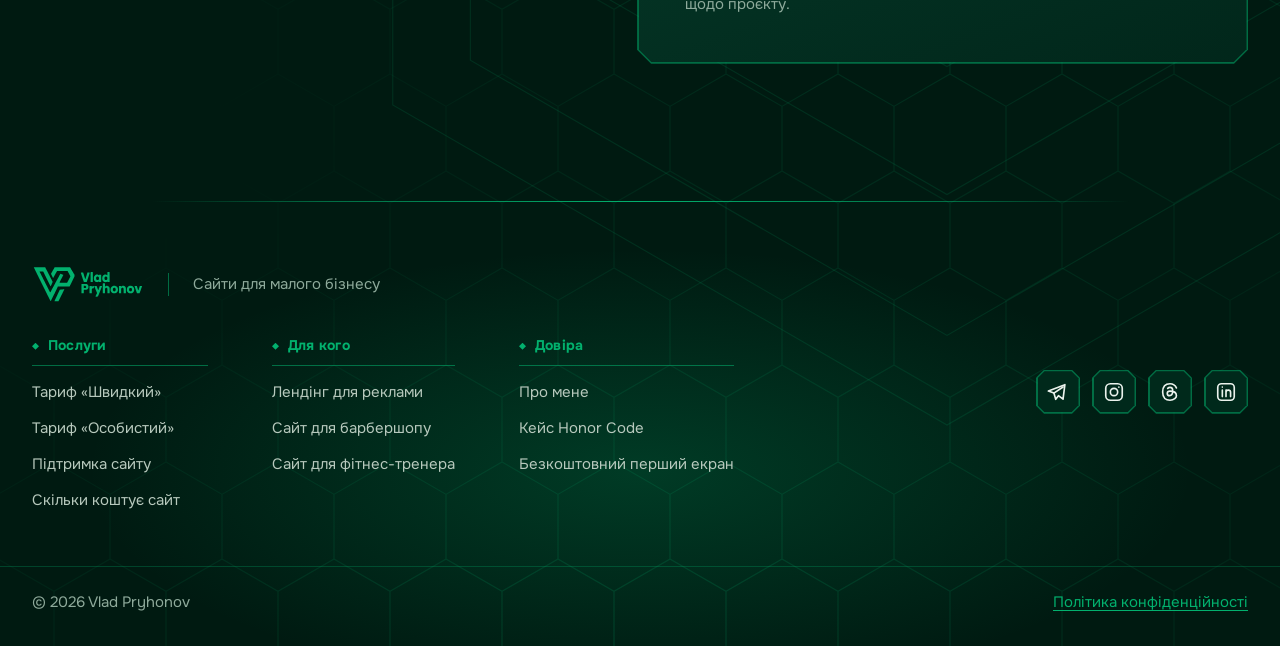
==== commit 9f9d2aa5: "BudDim card: use the owner's own screenshot in the MacBook mockup (v3) Co-Authored-By: Claude Sonnet" ====
--- a/index.html
+++ b/index.html
@@ -455,7 +455,7 @@
         </li>
         <li class="demo chamfer reveal">
           <a class="demo__shot" href="https://vladyslav-pryhonov.github.io/buddim-demo/" target="_blank" rel="noopener" tabindex="-1" aria-hidden="true">
-            <img src="img/case/demo-buddim-v2.webp" width="1000" height="575" loading="lazy" alt="">
+            <img src="img/case/demo-buddim-v3.webp" width="1000" height="575" loading="lazy" alt="">
           </a>
           <div class="demo__meta"><span class="demo__tag">Демо</span><span class="label">Ремонт і будівництво</span></div>
           <h3>БудДім</h3>
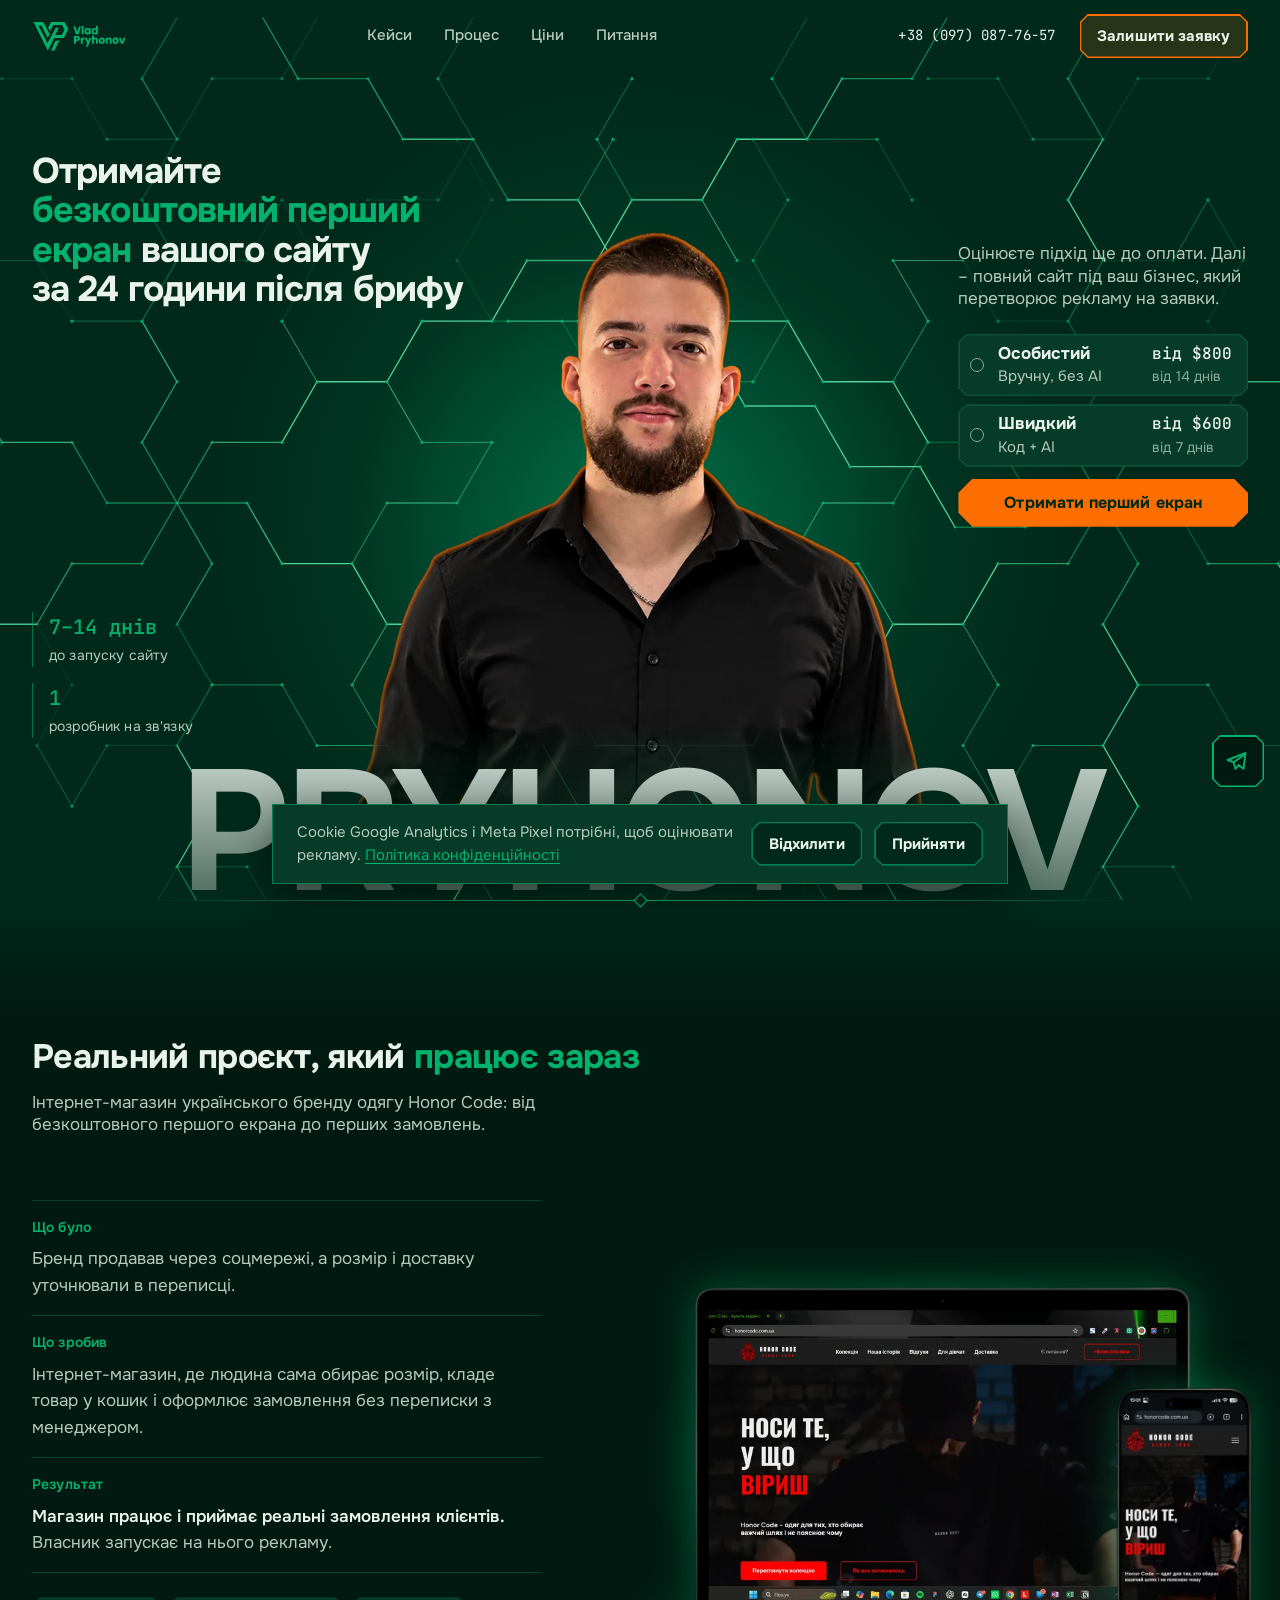
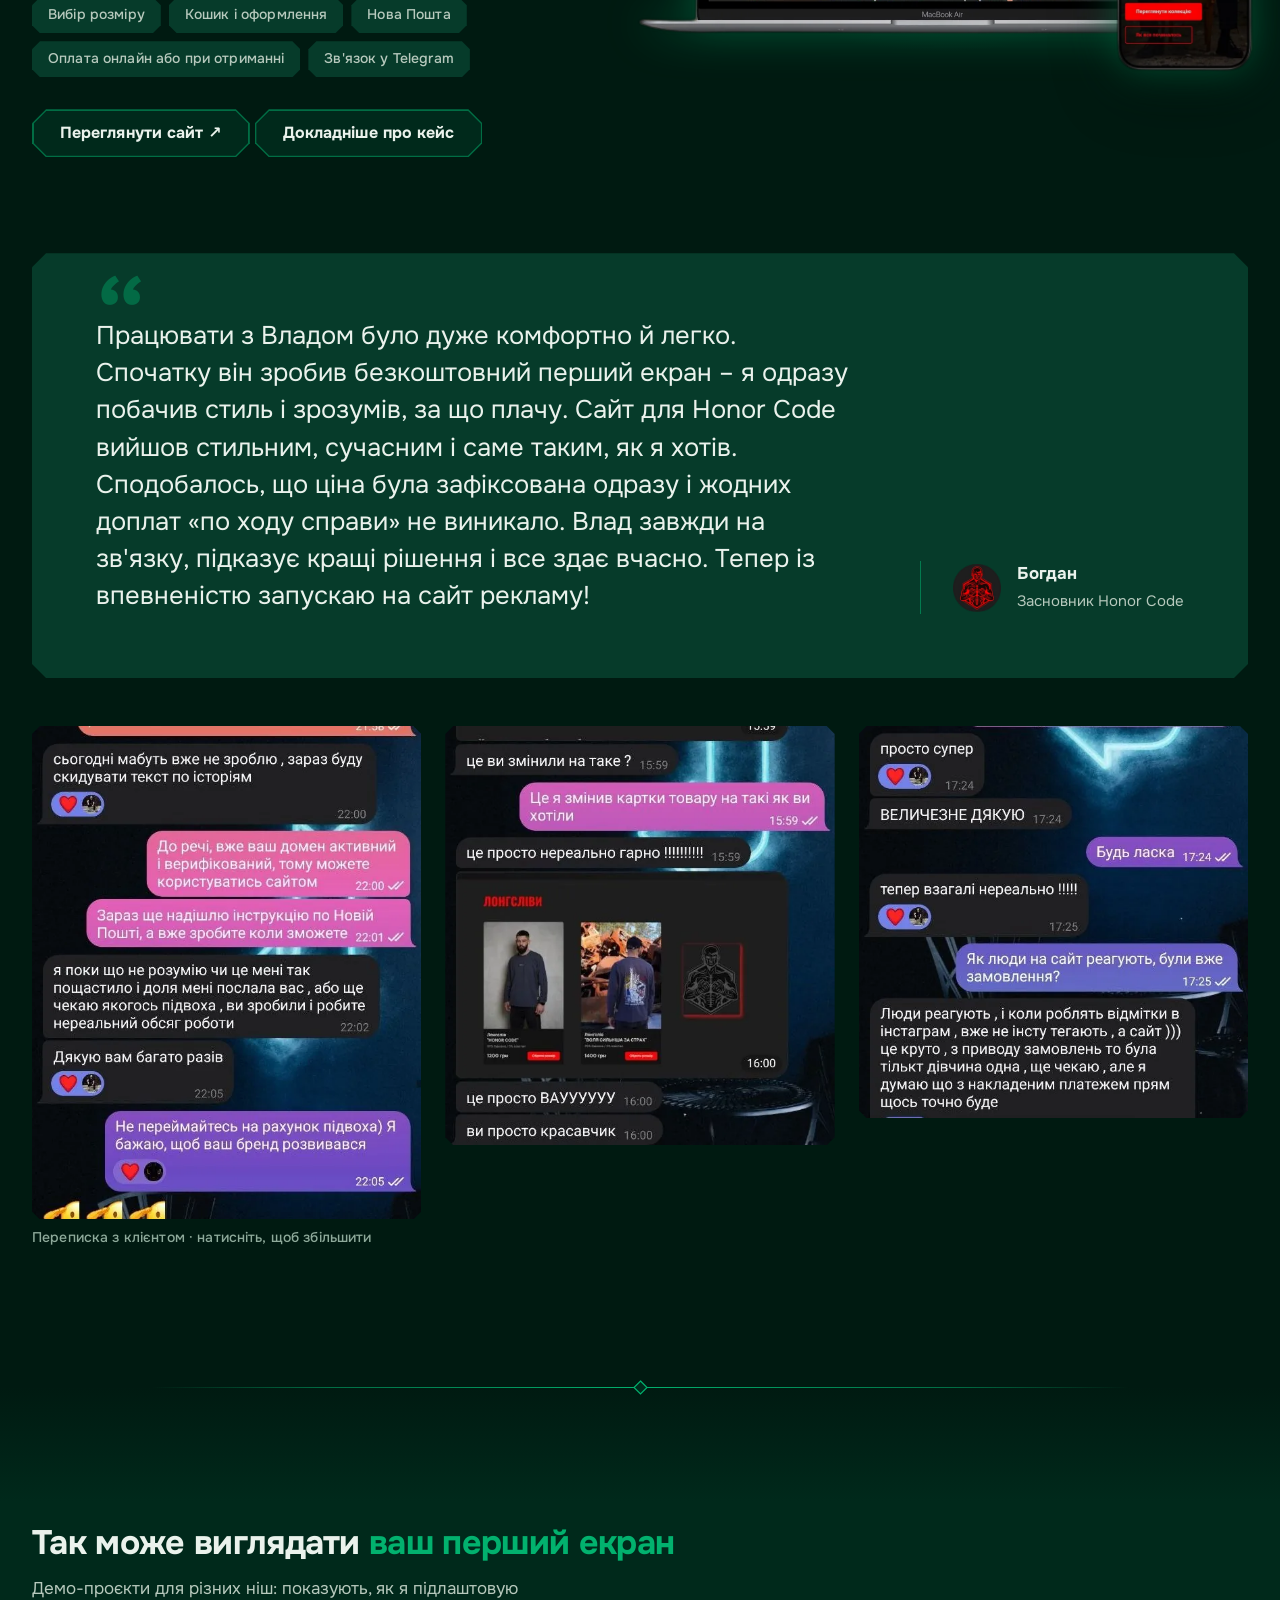
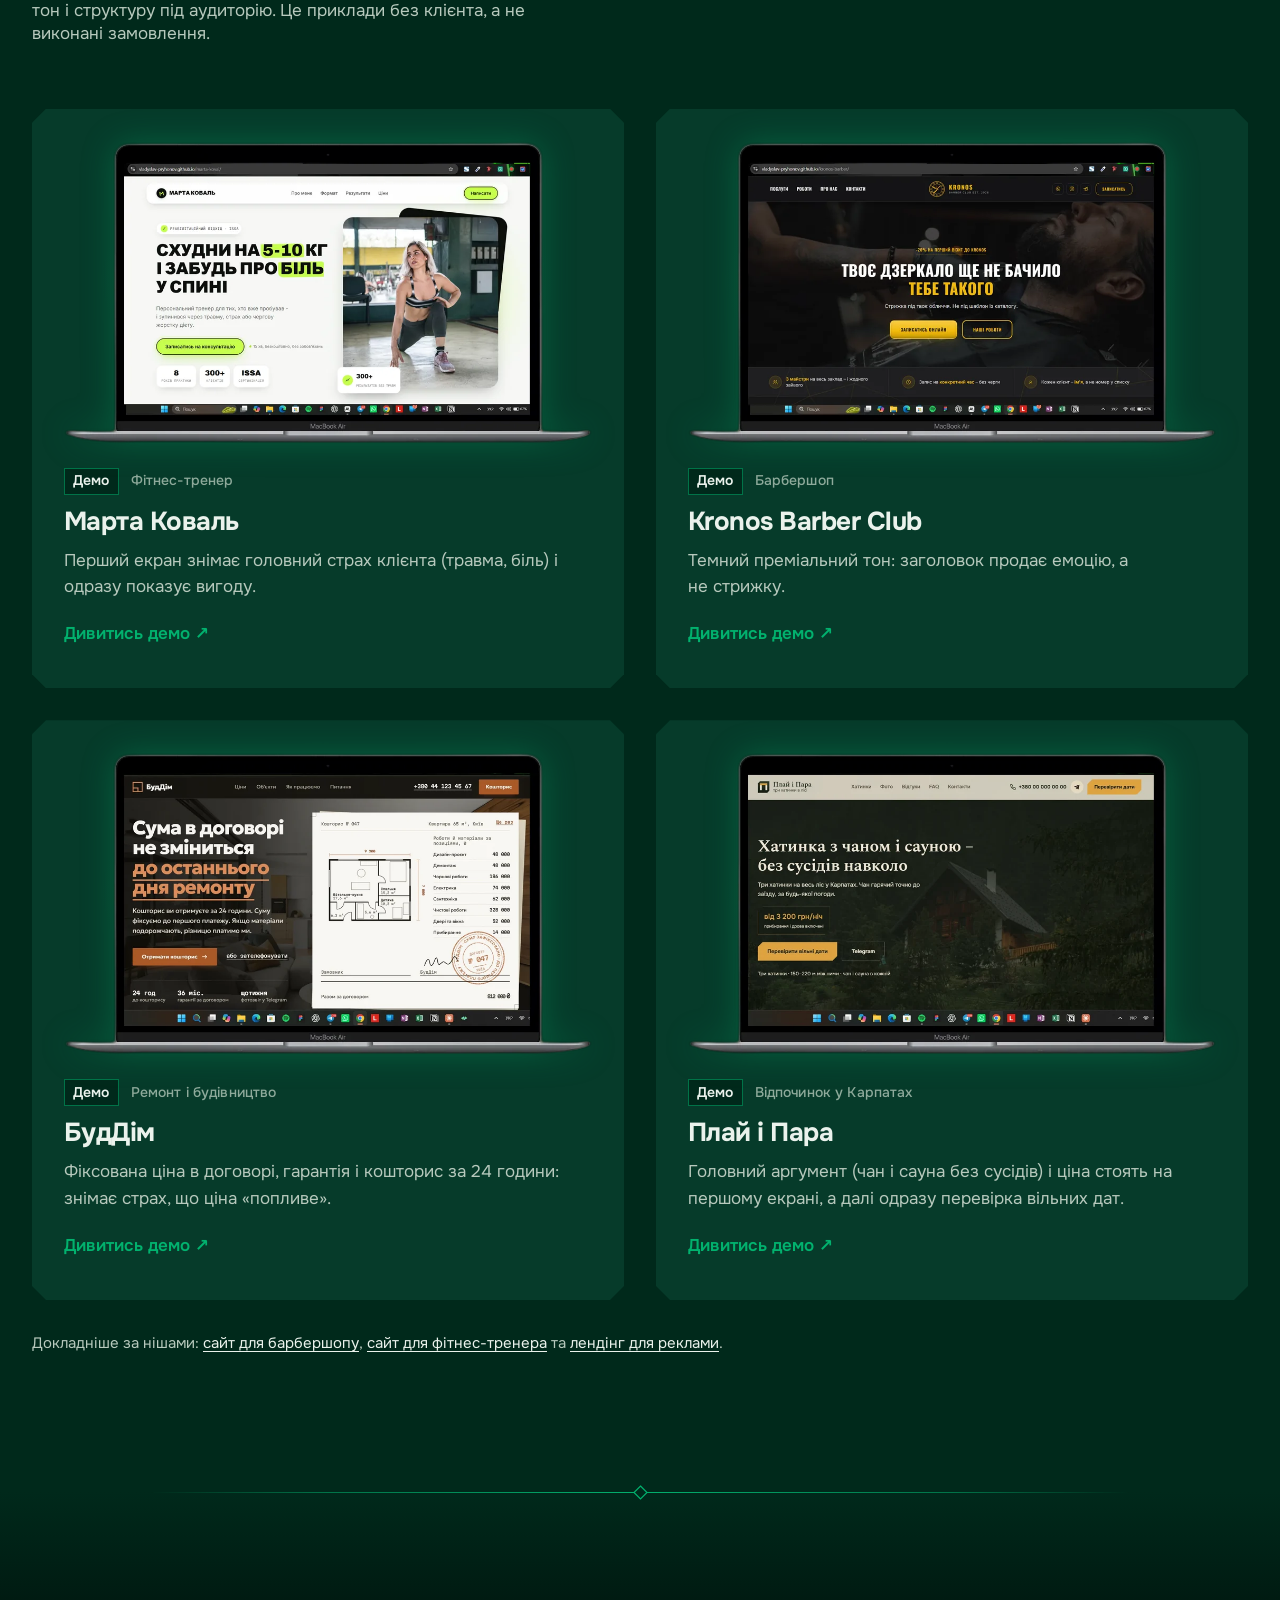
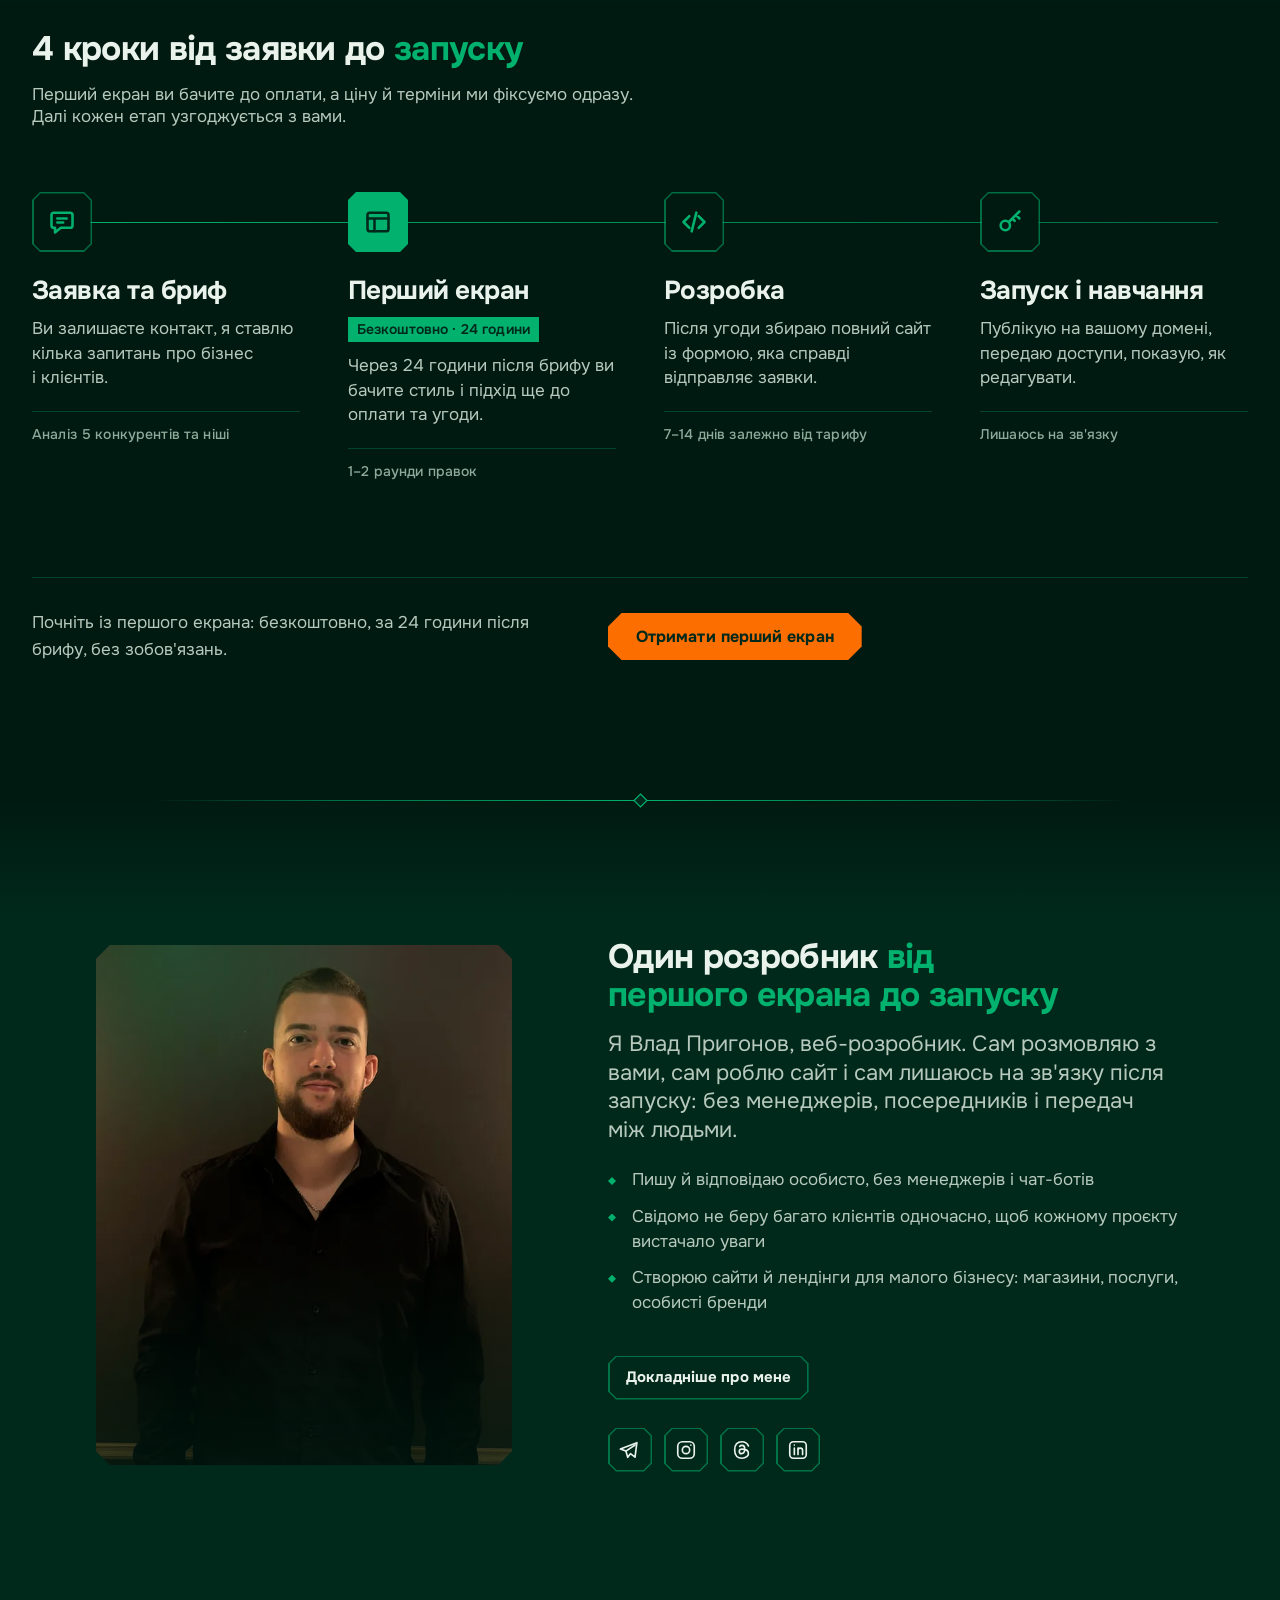
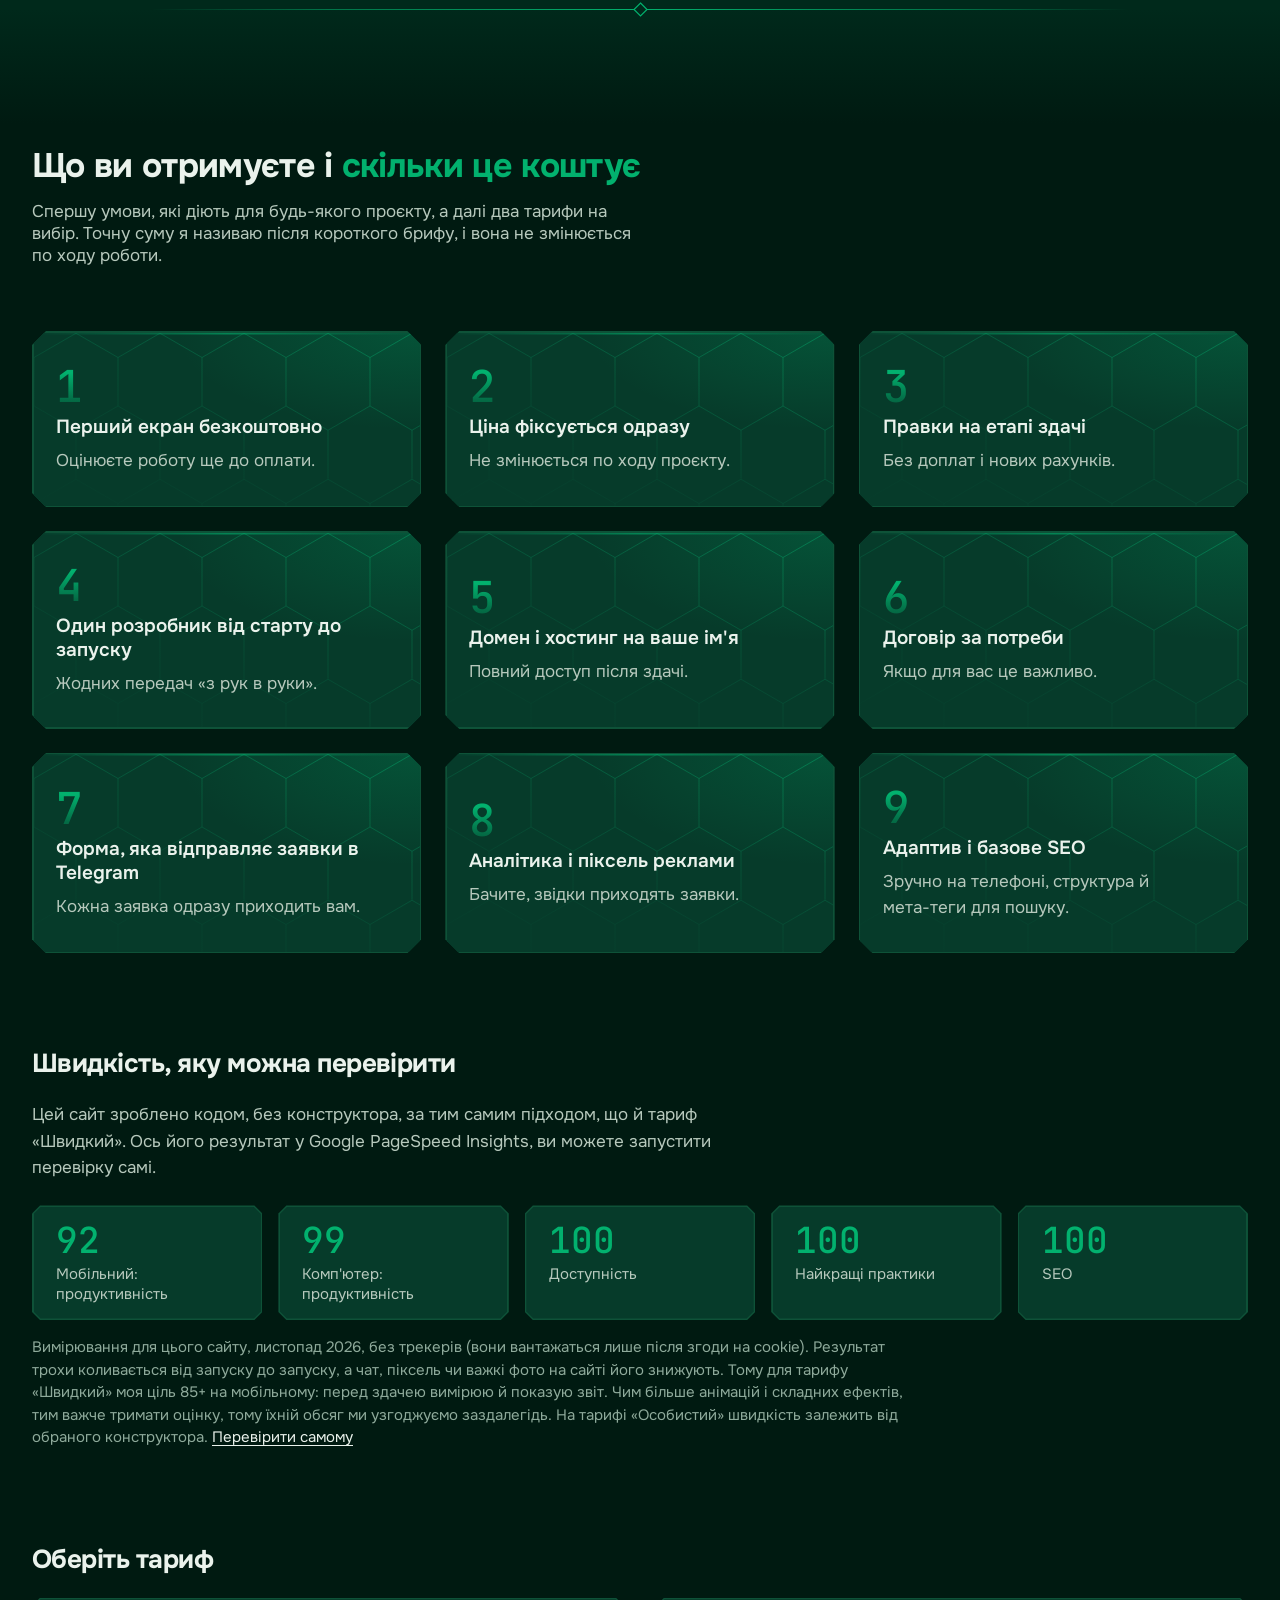
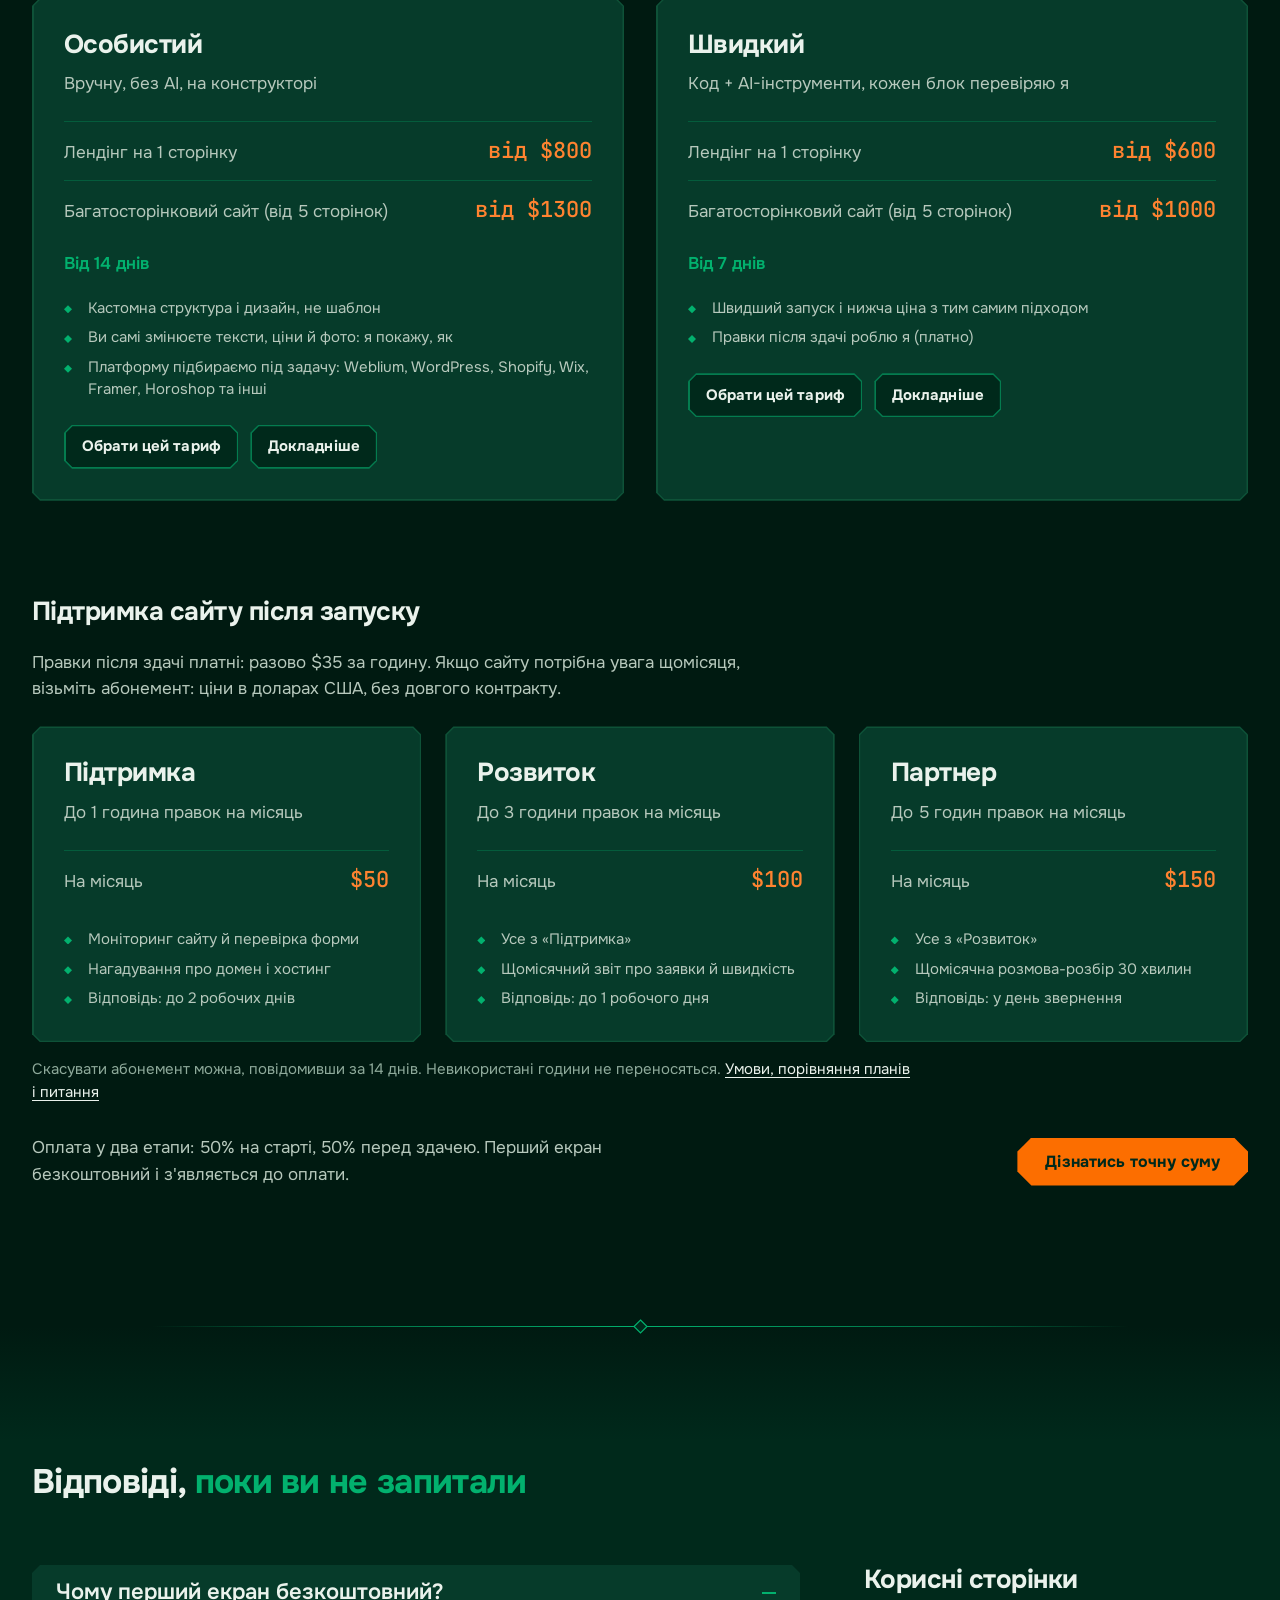
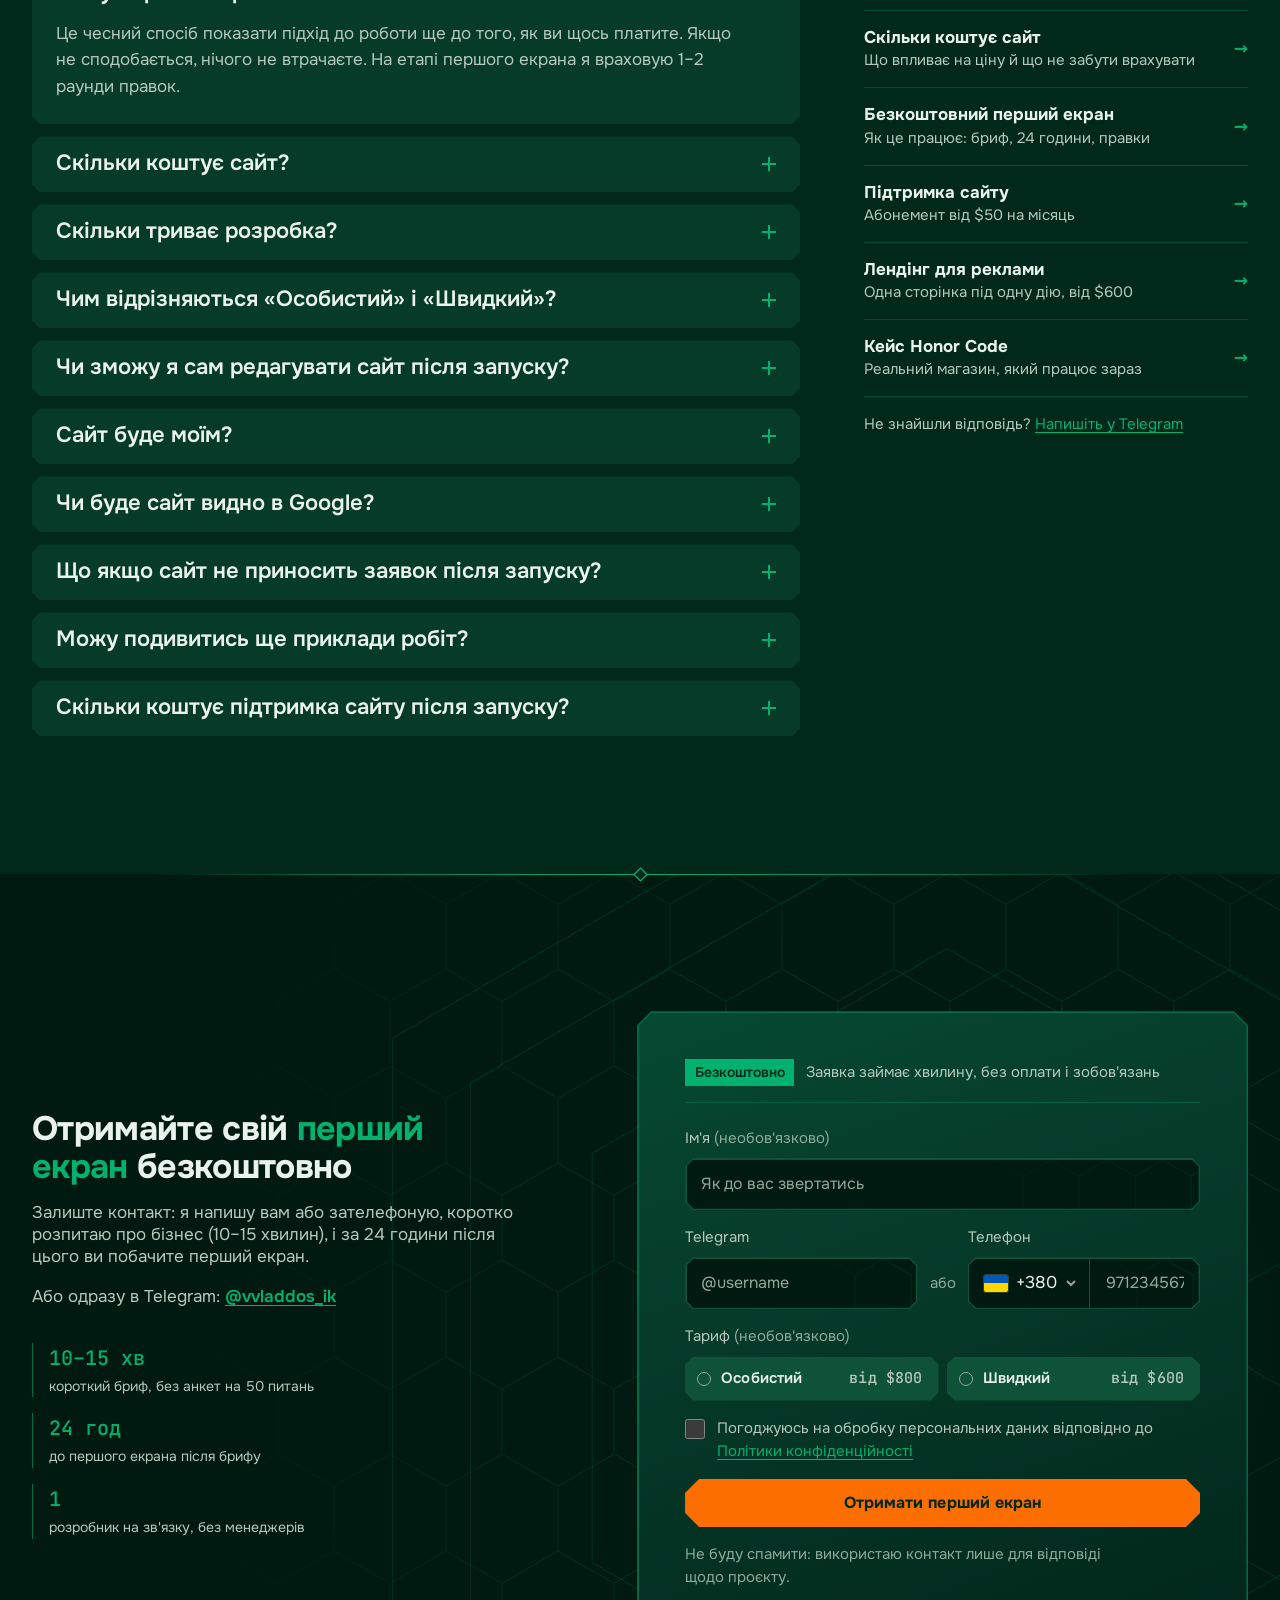
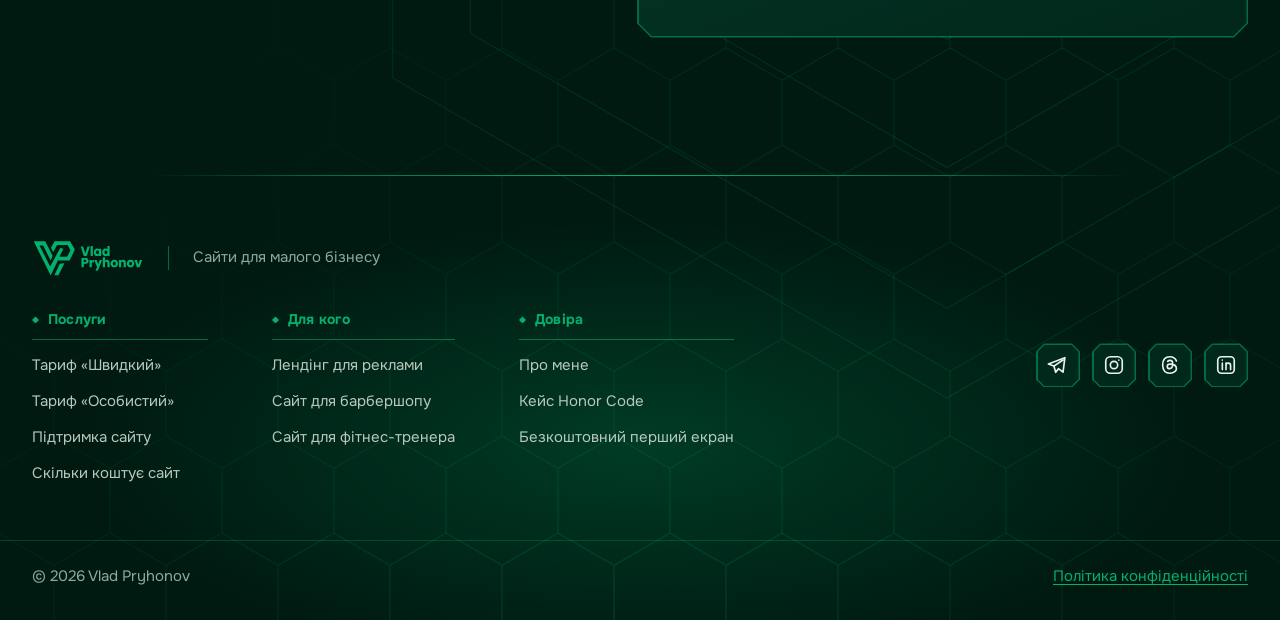
==== commit 0fd38987: "Honor Code case: Instagram already was a shop, drop "no shop" and lost-customers wording - title/JSO" ====
--- a/index.html
+++ b/index.html
@@ -383,7 +383,7 @@
 
         <div class="case__info reveal">
           <dl class="case__rows">
-            <div><dt>Що було</dt><dd>У бренду не було свого магазину: продавали тільки через соцмережі, і частина людей губилась, не дочекавшись відповіді в директ.</dd></div>
+            <div><dt>Що було</dt><dd>Бренд продавав через соцмережі, а розмір і доставку уточнювали в переписці.</dd></div>
             <div><dt>Що зробив</dt><dd>Інтернет-магазин, де людина сама обирає розмір, кладе товар у кошик і оформлює замовлення без переписки з менеджером.</dd></div>
             <div><dt>Результат</dt><dd><strong>Магазин працює і приймає реальні замовлення клієнтів.</strong> Власник запускає на нього рекламу.</dd></div>
           </dl>
